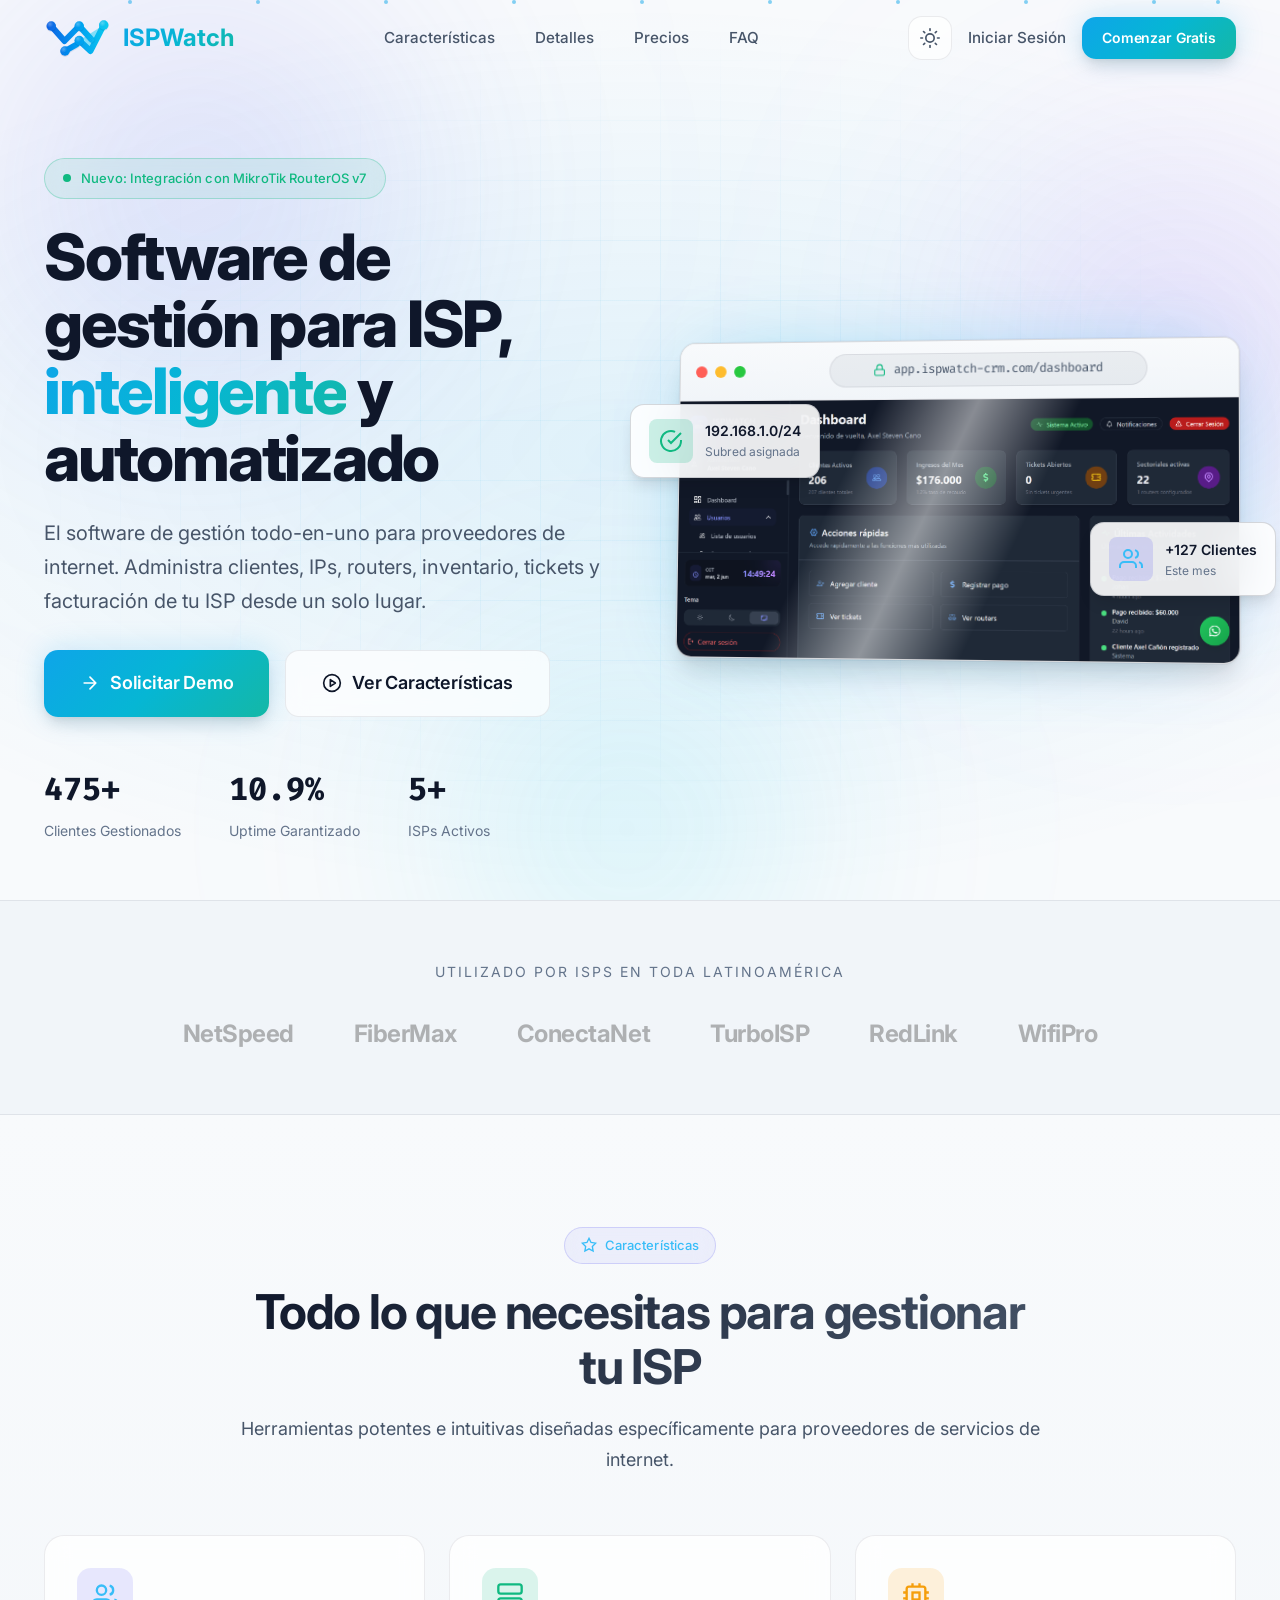
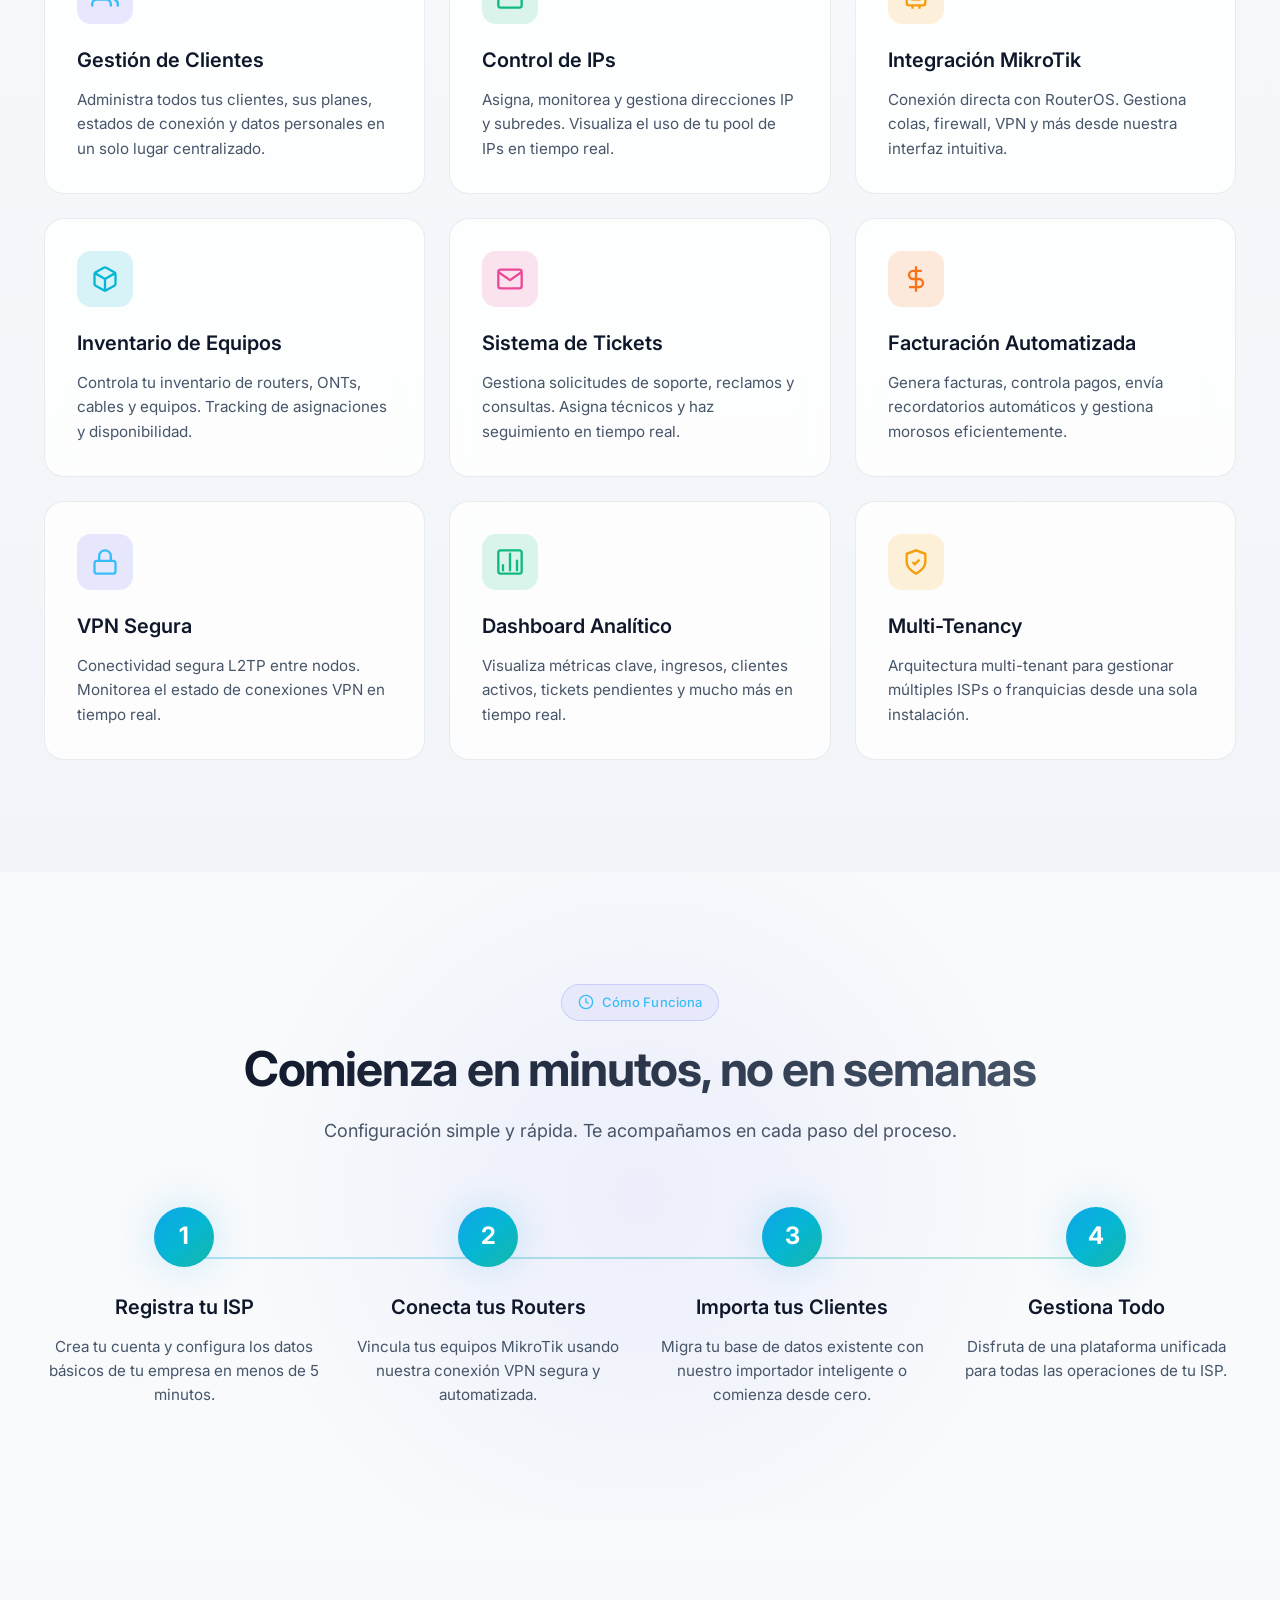
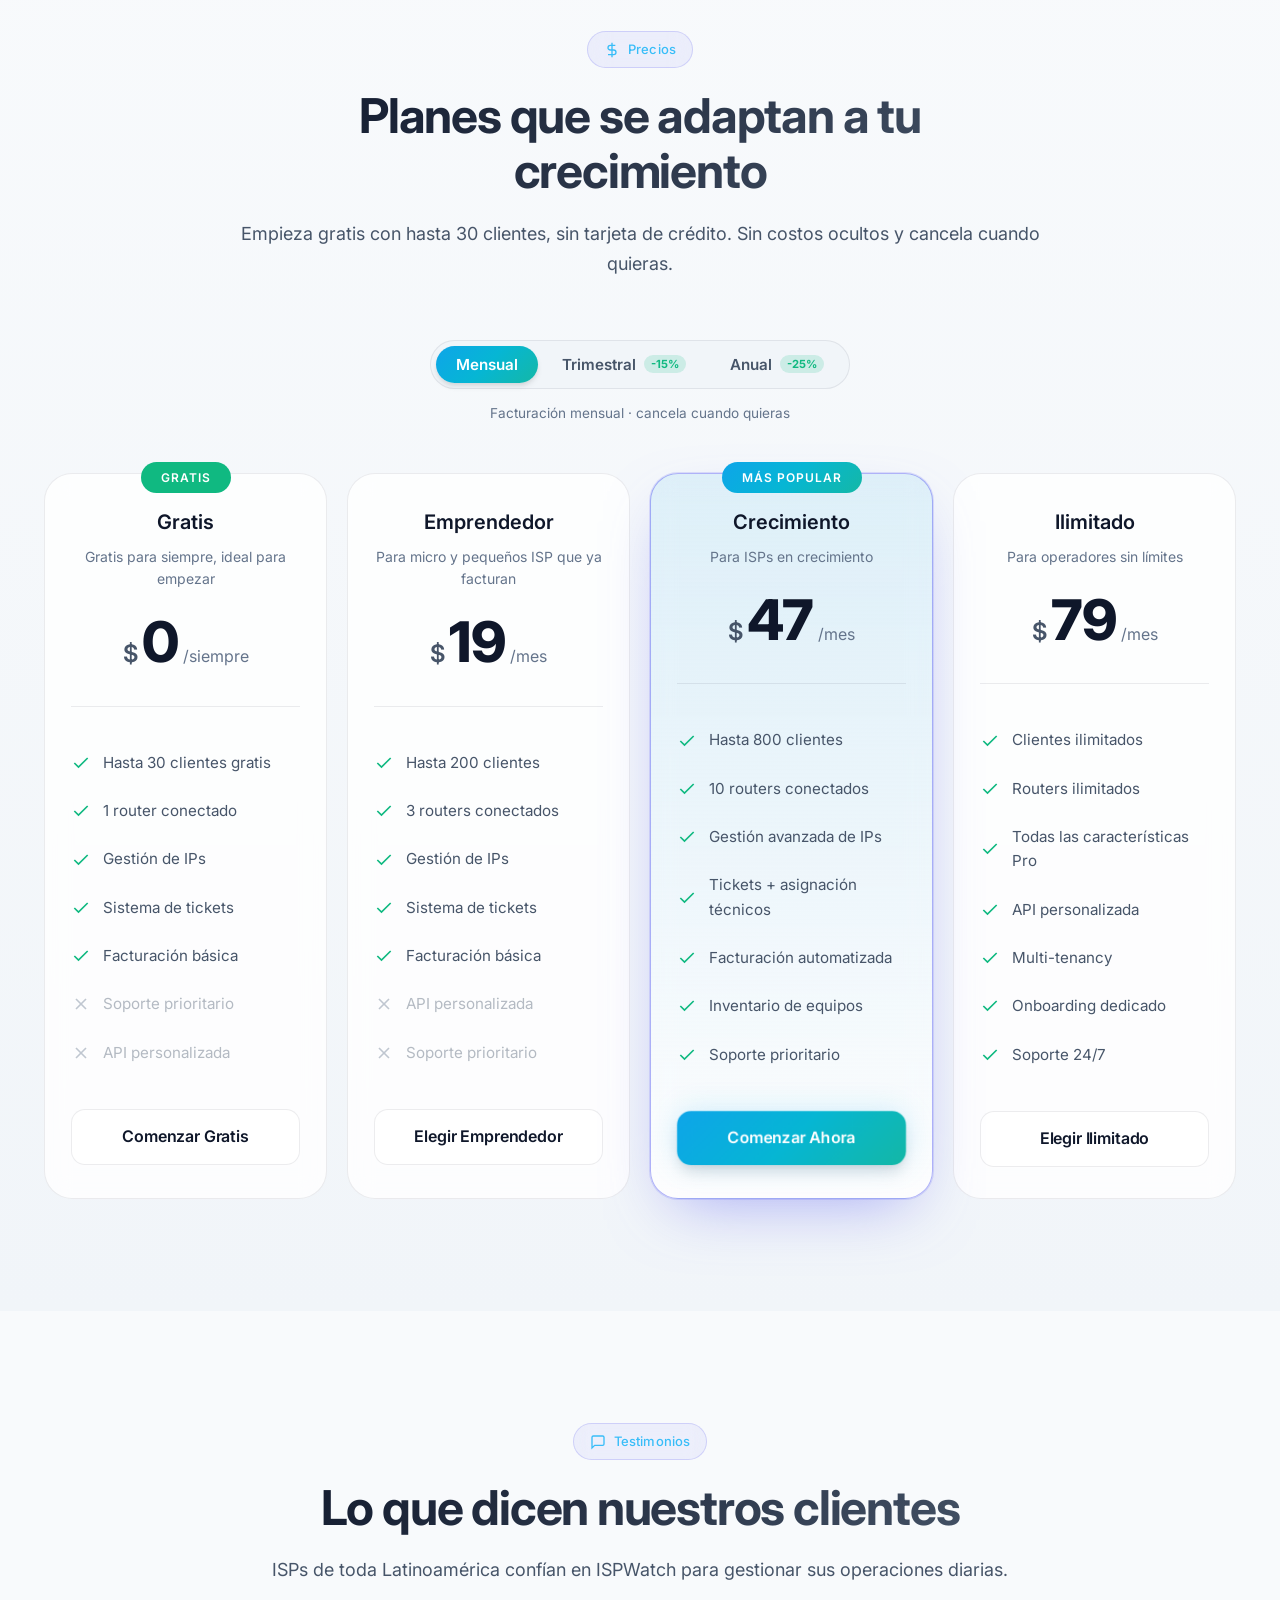
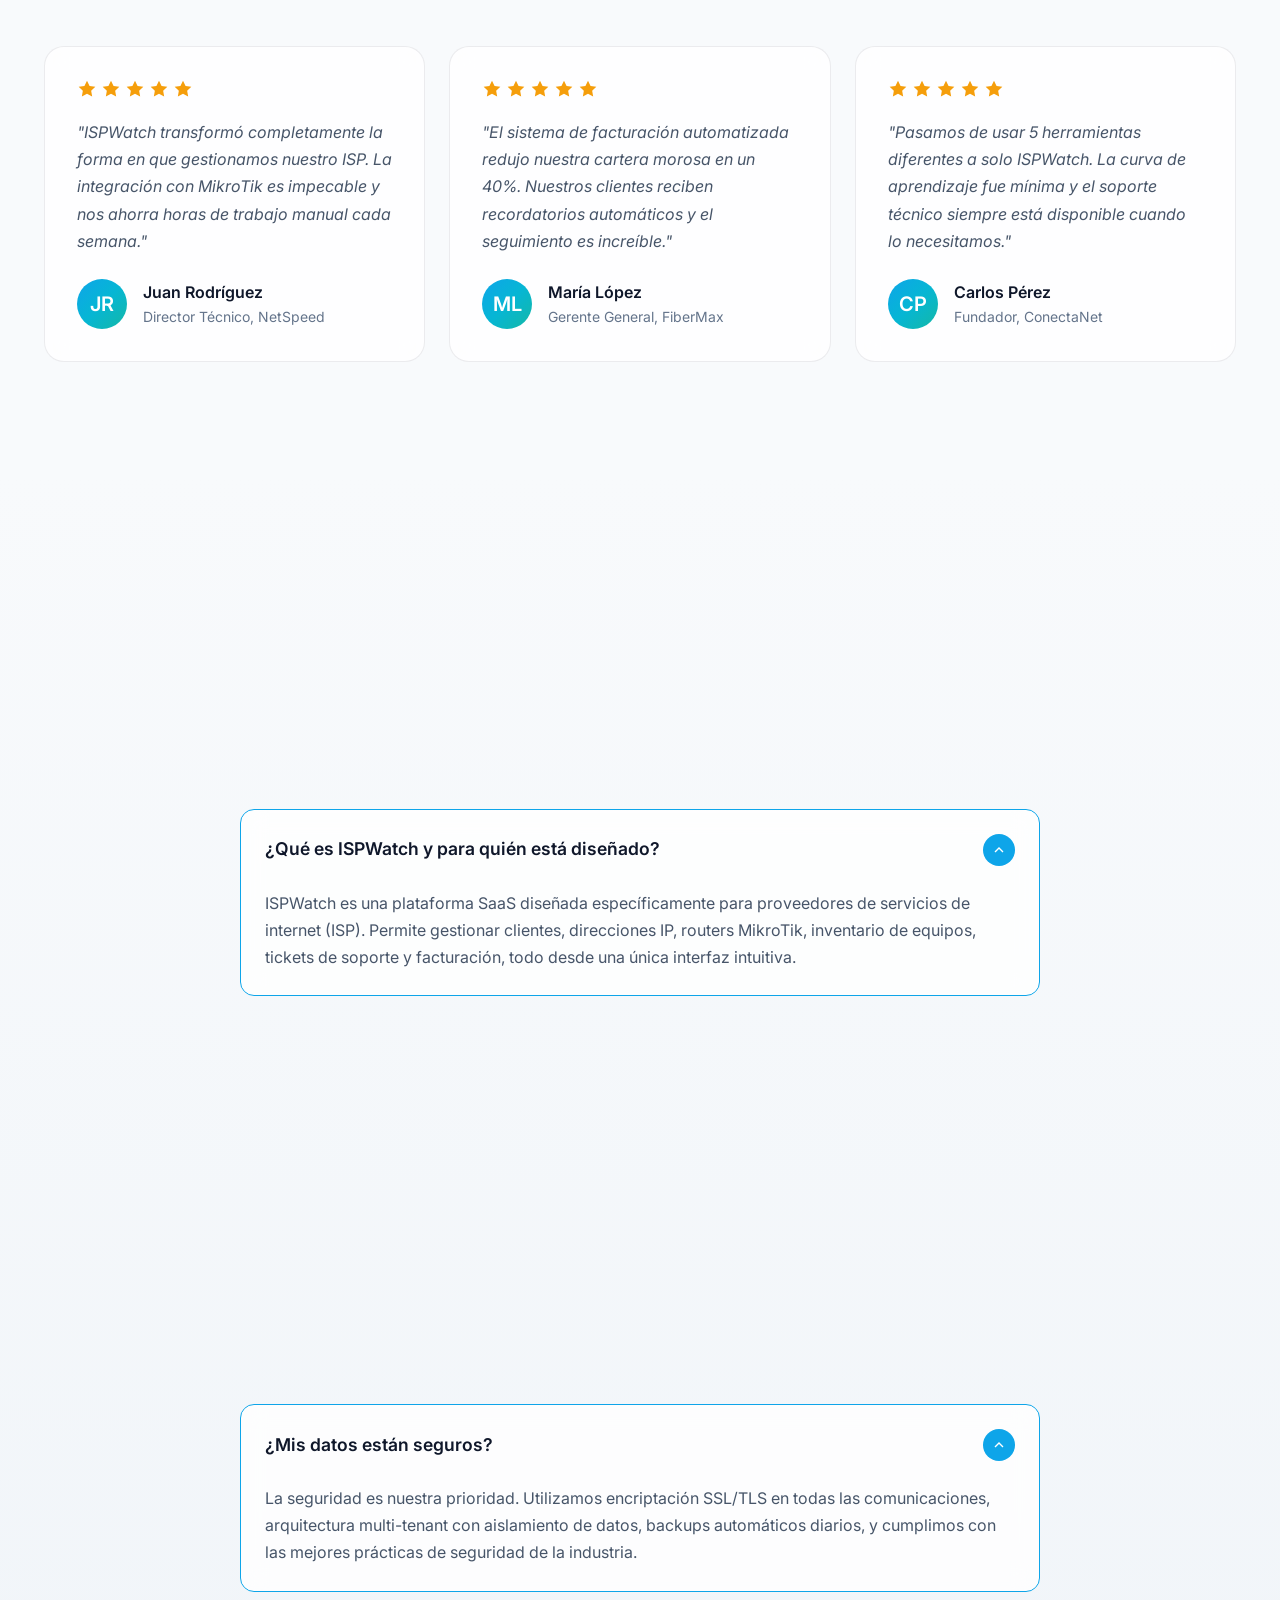
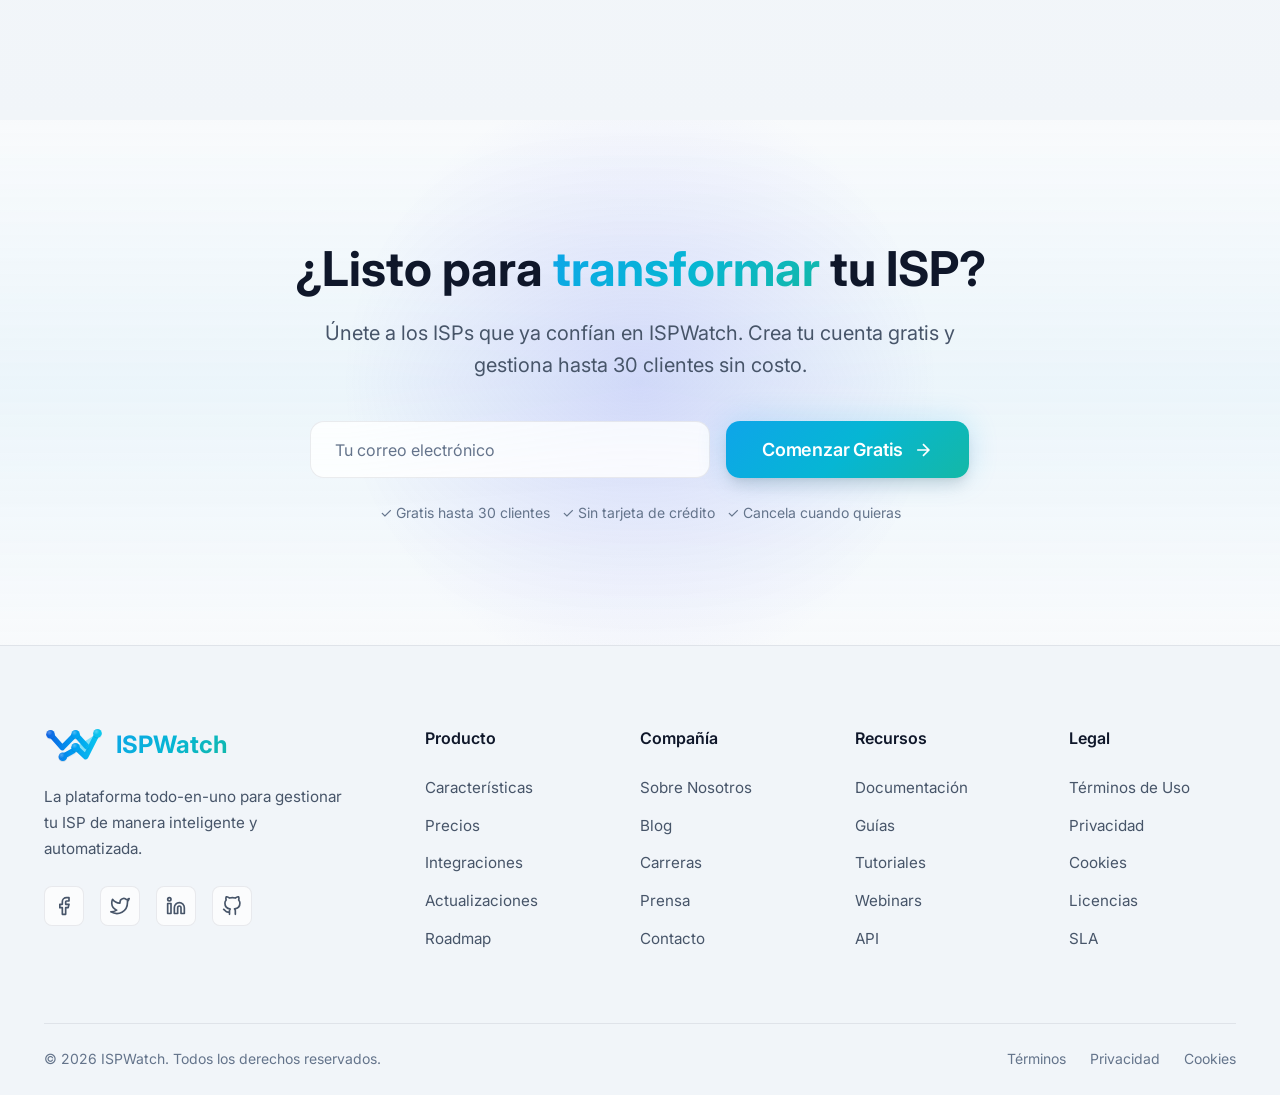
==== index.html @ 4b2dbd59 "feat: nueva identidad de marca y reestructura de planes de precios Marca: - Kit de logos (emblema de" ====
<!DOCTYPE html>
<html lang="es">

<head>
  <meta charset="UTF-8">
  <meta name="viewport" content="width=device-width, initial-scale=1.0">

  <!-- Primary SEO Meta Tags - Optimized for Google SERP -->
  <title>ISPWatch CRM | Software de Gestión para ISP y Proveedores de Internet</title>
  <meta name="description"
    content="ISPWatch CRM: software todo-en-uno para gestionar tu ISP. Administra clientes, MikroTik RouterOS, facturación automática, control de IPs y tickets. Plan GRATIS hasta 30 clientes, sin tarjeta de crédito.">
  <meta name="keywords"
    content="ispwatch, ispwatch crm, ispwatch-crm, software para ISP, CRM para ISP, gestión ISP, MikroTik, RouterOS, software proveedores internet, facturación ISP, gestión clientes ISP, administración red ISP, sistema tickets ISP, inventario equipos ISP, integración MikroTik, VPN L2TP, software WISP, plataforma SaaS ISP, automatización ISP, sistema ISP, ERP para ISP, software internet provider, gestión proveedores wifi">
  <meta name="author" content="ISPWatch">
  <meta name="robots" content="index, follow, max-snippet:-1, max-image-preview:large, max-video-preview:-1">
  <meta name="googlebot" content="index, follow, max-snippet:-1, max-image-preview:large, max-video-preview:-1">
  <meta name="bingbot" content="index, follow, max-snippet:-1, max-image-preview:large, max-video-preview:-1">
  <link rel="canonical" href="https://ispwatch-crm.com/">

  <!-- Geo Targeting for LATAM -->
  <meta name="geo.region" content="LATAM">
  <meta name="geo.placename" content="Latinoamérica">
  <meta name="ICBM" content="-23.5505, -46.6333">
  <meta name="DC.title" content="ISPWatch - Software para ISP">

  <!-- Mobile & Theme -->
  <meta name="theme-color" content="#6366f1">
  <meta name="apple-mobile-web-app-capable" content="yes">
  <meta name="apple-mobile-web-app-status-bar-style" content="black-translucent">
  <meta name="format-detection" content="telephone=no">

  <!-- Content Type & Language -->
  <meta http-equiv="Content-Language" content="es">
  <meta name="language" content="Spanish">
  <meta name="revisit-after" content="7 days">
  <meta name="rating" content="General">
  <meta name="distribution" content="global">

  <!-- Hreflang for Regional Targeting -->
  <link rel="alternate" hreflang="es" href="https://ispwatch-crm.com/">
  <link rel="alternate" hreflang="es-MX" href="https://ispwatch-crm.com/">
  <link rel="alternate" hreflang="es-AR" href="https://ispwatch-crm.com/">
  <link rel="alternate" hreflang="es-CO" href="https://ispwatch-crm.com/">
  <link rel="alternate" hreflang="es-CL" href="https://ispwatch-crm.com/">
  <link rel="alternate" hreflang="es-PE" href="https://ispwatch-crm.com/">
  <link rel="alternate" hreflang="es-EC" href="https://ispwatch-crm.com/">
  <link rel="alternate" hreflang="es-VE" href="https://ispwatch-crm.com/">
  <link rel="alternate" hreflang="x-default" href="https://ispwatch-crm.com/">

  <!-- Open Graph / Facebook - Optimized -->
  <meta property="og:type" content="website">
  <meta property="og:url" content="https://ispwatch-crm.com/">
  <meta property="og:title" content="ISPWatch CRM | Software de Gestión para ISP">
  <meta property="og:description"
    content="Automatiza tu ISP: gestión de clientes, MikroTik RouterOS, facturación, tickets y más. Plan gratis hasta 30 clientes, sin tarjeta de crédito.">
  <meta property="og:image" content="https://ispwatch-crm.com/images/og-image.png">
  <meta property="og:image:type" content="image/png">
  <meta property="og:image:width" content="1200">
  <meta property="og:image:height" content="630">
  <meta property="og:image:alt" content="ISPWatch CRM - Software para gestión de ISP">
  <meta property="og:locale" content="es_ES">
  <meta property="og:site_name" content="ISPWatch">

  <!-- Twitter Card - Optimized -->
  <meta name="twitter:card" content="summary_large_image">
  <meta name="twitter:site" content="@ispwatch">
  <meta name="twitter:url" content="https://ispwatch-crm.com/">
  <meta name="twitter:title" content="ISPWatch CRM | Software de Gestión para ISP">
  <meta name="twitter:description"
    content="Automatiza tu ISP: gestión de clientes, MikroTik, facturación y tickets. Plan gratis hasta 30 clientes.">
  <meta name="twitter:image" content="https://ispwatch-crm.com/images/og-image.png">
  <meta name="twitter:image:alt" content="ISPWatch Dashboard">
  <meta name="twitter:creator" content="@ispwatch">

  <!-- Favicon & App Icons -->
  <link rel="icon" type="image/svg+xml" href="favicon.svg">
  <link rel="icon" type="image/png" sizes="any" href="images/logo.png">
  <link rel="apple-touch-icon" href="images/apple-touch-icon.png">

  <!-- Preconnect & Preload for Performance -->
  <link rel="preconnect" href="https://fonts.googleapis.com">
  <link rel="preconnect" href="https://fonts.gstatic.com" crossorigin>
  <link rel="dns-prefetch" href="https://fonts.googleapis.com">
  <link rel="preload" as="style" href="styles/main.css">
  <link
    href="https://fonts.googleapis.com/css2?family=Inter:wght@400;500;600;700;800&family=Fira+Code:wght@400;500&display=swap"
    rel="stylesheet">

  <!-- Styles -->
  <link rel="stylesheet" href="styles/main.css">
  <link rel="stylesheet" href="styles/animations.css">

  <!-- Schema.org Structured Data -->
  <script type="application/ld+json">
  {
    "@context": "https://schema.org",
    "@type": "WebSite",
    "name": "ISPWatch CRM",
    "alternateName": ["ISPWatch", "ISP Watch", "ISPWatch CRM", "Software CRM para ISP"],
    "url": "https://ispwatch-crm.com",
    "potentialAction": {
      "@type": "SearchAction",
      "target": "https://ispwatch-crm.com/buscar?q={search_term_string}",
      "query-input": "required name=search_term_string"
    }
  }
  </script>

  <script type="application/ld+json">
  {
    "@context": "https://schema.org",
    "@type": "BreadcrumbList",
    "itemListElement": [
      {
        "@type": "ListItem",
        "position": 1,
        "name": "Inicio",
        "item": "https://ispwatch-crm.com/"
      }
    ]
  }
  </script>

  <script type="application/ld+json">
  {
    "@context": "https://schema.org",
    "@type": "Organization",
    "name": "ISPWatch",
    "url": "https://ispwatch-crm.com",
    "logo": "https://ispwatch-crm.com/images/logo.png",
    "description": "Plataforma SaaS para la gestión integral de ISPs. Administra clientes, IPs, routers MikroTik, inventario, tickets y facturación.",
    "foundingDate": "2025",
    "address": {
      "@type": "PostalAddress",
      "addressCountry": "LATAM"
    },
    "sameAs": [
      "https://facebook.com/ispwatch",
      "https://twitter.com/ispwatch",
      "https://linkedin.com/company/ispwatch",
      "https://github.com/ispwatch"
    ],
    "contactPoint": {
      "@type": "ContactPoint",
      "contactType": "Customer Support",
      "email": "soporte@ispwatch-crm.com"
    }
  }
  </script>

  <script type="application/ld+json">
  {
    "@context": "https://schema.org",
    "@type": "SoftwareApplication",
    "name": "ISPWatch",
    "applicationCategory": "BusinessApplication",
    "operatingSystem": "Web Browser",
    "offers": {
      "@type": "AggregateOffer",
      "priceCurrency": "USD",
      "lowPrice": "0",
      "highPrice": "149",
      "offerCount": "4"
    },
    "featureList": [
      "Gestión de clientes ISP",
      "Control de direcciones IP",
      "Integración MikroTik RouterOS",
      "Inventario de equipos",
      "Sistema de tickets de soporte",
      "Facturación automatizada",
      "VPN L2TP segura",
      "Dashboard analítico",
      "Multi-tenancy"
    ]
  }
  </script>

  <script type="application/ld+json">
  {
    "@context": "https://schema.org",
    "@type": "FAQPage",
    "mainEntity": [
      {
        "@type": "Question",
        "name": "¿Qué es ISPWatch y para quién está diseñado?",
        "acceptedAnswer": {
          "@type": "Answer",
          "text": "ISPWatch es una plataforma SaaS diseñada específicamente para proveedores de servicios de internet (ISP). Permite gestionar clientes, direcciones IP, routers MikroTik, inventario de equipos, tickets de soporte y facturación, todo desde una única interfaz intuitiva."
        }
      },
      {
        "@type": "Question",
        "name": "¿Cómo funciona la integración con MikroTik?",
        "acceptedAnswer": {
          "@type": "Answer",
          "text": "ISPWatch se conecta de forma segura a tus routers MikroTik mediante VPN L2TP. Una vez conectados, puedes gestionar colas de ancho de banda, firewall, listas de acceso, y más directamente desde nuestro dashboard. Compatible con RouterOS v6 y v7."
        }
      },
      {
        "@type": "Question",
        "name": "¿Puedo migrar mis datos de otro sistema?",
        "acceptedAnswer": {
          "@type": "Answer",
          "text": "¡Absolutamente! Ofrecemos un importador inteligente que soporta archivos CSV y Excel. Nuestro equipo de soporte te ayudará durante todo el proceso de migración sin costo adicional en los planes Crecimiento e Ilimitado."
        }
      },
      {
        "@type": "Question",
        "name": "¿ISPWatch CRM tiene un plan gratis?",
        "acceptedAnswer": {
          "@type": "Answer",
          "text": "Sí. El Plan Gratis incluye, para siempre, la gestión de hasta 30 clientes, sin tarjeta de crédito ni límite de tiempo. Cuando tu ISP crece, puedes pasar a un plan superior en cualquier momento."
        }
      },
      {
        "@type": "Question",
        "name": "¿Qué tipo de soporte técnico incluyen?",
        "acceptedAnswer": {
          "@type": "Answer",
          "text": "Todos los planes incluyen soporte por email y chat. Los planes Crecimiento e Ilimitado incluyen soporte prioritario con tiempos de respuesta garantizados. El plan Ilimitado además incluye soporte 24/7 y un gerente de cuenta dedicado."
        }
      },
      {
        "@type": "Question",
        "name": "¿Mis datos están seguros?",
        "acceptedAnswer": {
          "@type": "Answer",
          "text": "La seguridad es nuestra prioridad. Utilizamos encriptación SSL/TLS en todas las comunicaciones, arquitectura multi-tenant con aislamiento de datos, backups automáticos diarios, y cumplimos con las mejores prácticas de seguridad de la industria."
        }
      }
    ]
  }
  </script>

  <script type="application/ld+json">
  {
    "@context": "https://schema.org",
    "@type": "Product",
    "name": "ISPWatch Gratis",
    "description": "Plan Gratis para siempre: gestiona hasta 30 clientes sin costo ni tarjeta de crédito",
    "image": [
      "https://ispwatch-crm.com/images/logo.png",
      "https://ispwatch-crm.com/images/dashboard.png"
    ],
    "brand": {
      "@type": "Brand",
      "name": "ISPWatch"
    },
    "offers": {
      "@type": "Offer",
      "price": "0",
      "priceCurrency": "USD",
      "availability": "https://schema.org/InStock",
      "url": "https://ispwatch-crm.com/#pricing"
    }
  }
  </script>

  <script type="application/ld+json">
  {
    "@context": "https://schema.org",
    "@type": "Product",
    "name": "ISPWatch Emprendedor",
    "description": "Plan Emprendedor para micro y pequeños ISP que ya facturan",
    "image": [
      "https://ispwatch-crm.com/images/logo.png",
      "https://ispwatch-crm.com/images/dashboard.png"
    ],
    "brand": {
      "@type": "Brand",
      "name": "ISPWatch"
    },
    "offers": {
      "@type": "Offer",
      "price": "19",
      "priceCurrency": "USD",
      "priceValidUntil": "2026-12-31",
      "availability": "https://schema.org/InStock",
      "url": "https://ispwatch-crm.com/#pricing"
    }
  }
  </script>

  <script type="application/ld+json">
  {
    "@context": "https://schema.org",
    "@type": "Product",
    "name": "ISPWatch Crecimiento",
    "description": "Plan Crecimiento para ISPs en crecimiento",
    "image": [
      "https://ispwatch-crm.com/images/logo.png",
      "https://ispwatch-crm.com/images/dashboard.png"
    ],
    "brand": {
      "@type": "Brand",
      "name": "ISPWatch"
    },
    "offers": {
      "@type": "Offer",
      "price": "47",
      "priceCurrency": "USD",
      "priceValidUntil": "2026-12-31",
      "availability": "https://schema.org/InStock",
      "url": "https://ispwatch-crm.com/#pricing"
    }
  }
  </script>

  <script type="application/ld+json">
  {
    "@context": "https://schema.org",
    "@type": "Product",
    "name": "ISPWatch Ilimitado",
    "description": "Plan Ilimitado para operadores sin límites",
    "image": [
      "https://ispwatch-crm.com/images/logo.png",
      "https://ispwatch-crm.com/images/dashboard.png"
    ],
    "brand": {
      "@type": "Brand",
      "name": "ISPWatch"
    },
    "offers": {
      "@type": "Offer",
      "price": "79",
      "priceCurrency": "USD",
      "priceValidUntil": "2026-12-31",
      "availability": "https://schema.org/InStock",
      "url": "https://ispwatch-crm.com/#pricing"
    }
  }
  </script>

  <!--
    ============================================================
    PLANTILLA DE RESEÑAS (Opción C — plataforma externa)
    ESTADO: INACTIVA. No publicar hasta tener reseñas REALES y
    visibles provenientes de la plataforma elegida (Trustpilot,
    Capterra, G2 o Google Business Profile).

    Para activar:
      1) Descomenta este bloque.
      2) Sustituye ratingValue / reviewCount por el promedio y el
         total REALES que reporta la plataforma.
      3) Añade un objeto dentro de "review" por cada reseña real
         que esté VISIBLE en la página (requisito de Google).
      4) Quita hidden / aria-hidden de la seccion #reviews y deja
         el widget de la plataforma renderizando esas reseñas.
    ============================================================
  <script type="application/ld+json">
  {
    "@context": "https://schema.org",
    "@type": "SoftwareApplication",
    "name": "ISPWatch",
    "applicationCategory": "BusinessApplication",
    "operatingSystem": "Web Browser",
    "aggregateRating": {
      "@type": "AggregateRating",
      "ratingValue": "REEMPLAZAR_PROMEDIO_REAL",
      "reviewCount": "REEMPLAZAR_TOTAL_REAL",
      "bestRating": "5",
      "worstRating": "1"
    },
    "review": [
      {
        "@type": "Review",
        "author": { "@type": "Person", "name": "NOMBRE_REAL" },
        "datePublished": "AAAA-MM-DD",
        "reviewRating": { "@type": "Rating", "ratingValue": "5", "bestRating": "5", "worstRating": "1" },
        "reviewBody": "TEXTO_REAL_DE_LA_RESEÑA"
      }
    ]
  }
  </script>
  -->
</head>

<body>
  <!-- Ambient aurora background -->
  <div class="aurora" aria-hidden="true">
    <span class="aurora-blob aurora-1"></span>
    <span class="aurora-blob aurora-2"></span>
    <span class="aurora-blob aurora-3"></span>
  </div>

  <!-- Particles Background -->
  <div class="bg-particles"></div>

  <!-- Navigation -->
  <nav class="navbar" id="navbar">
    <div class="container">
      <a href="#" class="nav-logo">
        <img src="images/logo-icon.svg" width="67" height="40" alt="ISPWatch CRM" loading="eager">
        <span>ISPWatch</span>
      </a>

      <ul class="nav-menu">
        <li><a href="#features" class="nav-link">Características</a></li>
        <li><a href="caracteristicas.html" class="nav-link">Detalles</a></li>
        <li><a href="precios.html" class="nav-link">Precios</a></li>
        <li><a href="faq.html" class="nav-link">FAQ</a></li>
      </ul>

      <div class="nav-actions">
        <button class="theme-toggle" id="theme-toggle" aria-label="Toggle theme">
          <svg class="sun-icon" width="20" height="20" viewBox="0 0 24 24" fill="none" stroke="currentColor"
            stroke-width="2" stroke-linecap="round" stroke-linejoin="round">
            <circle cx="12" cy="12" r="5" />
            <line x1="12" y1="1" x2="12" y2="3" />
            <line x1="12" y1="21" x2="12" y2="23" />
            <line x1="4.22" y1="4.22" x2="5.64" y2="5.64" />
            <line x1="18.36" y1="18.36" x2="19.78" y2="19.78" />
            <line x1="1" y1="12" x2="3" y2="12" />
            <line x1="21" y1="12" x2="23" y2="12" />
            <line x1="4.22" y1="19.78" x2="5.64" y2="18.36" />
            <line x1="18.36" y1="5.64" x2="19.78" y2="4.22" />
          </svg>
          <svg class="moon-icon" width="20" height="20" viewBox="0 0 24 24" fill="none" stroke="currentColor"
            stroke-width="2" stroke-linecap="round" stroke-linejoin="round">
            <path d="M21 12.79A9 9 0 1 1 11.21 3 7 7 0 0 0 21 12.79z" />
          </svg>
        </button>
        <a href="https://ispwatch-crm.app" target="_blank" rel="noopener noreferrer" class="nav-link">Iniciar Sesión</a>
        <a href="#cta" class="btn btn-primary btn-sm">Comenzar Gratis</a>
      </div>

      <button class="nav-toggle" aria-label="Toggle menu">
        <span></span>
        <span></span>
        <span></span>
      </button>
    </div>
  </nav>

  <!-- Hero Section -->
  <section class="hero" id="hero">
    <div class="hero-grid"></div>
    <div class="container">
      <div class="hero-content">
        <div class="hero-text">
          <div class="hero-badge">
            <span>Nuevo: Integración con MikroTik RouterOS v7</span>
          </div>
          <h1 class="hero-title">
            Software de gestión para ISP, <span class="highlight">inteligente</span> y automatizado
          </h1>
          <p class="hero-description">
            El software de gestión todo-en-uno para proveedores de internet. Administra clientes, IPs, routers,
            inventario, tickets y facturación de tu ISP desde un solo lugar.
          </p>
          <div class="hero-buttons">
            <a href="#cta" class="btn btn-primary btn-lg btn-animated">
              <svg width="20" height="20" viewBox="0 0 24 24" fill="none" stroke="currentColor" stroke-width="2"
                stroke-linecap="round" stroke-linejoin="round">
                <path d="M5 12h14M12 5l7 7-7 7" />
              </svg>
              Solicitar Demo
            </a>
            <a href="#features" class="btn btn-secondary btn-lg">
              <svg width="20" height="20" viewBox="0 0 24 24" fill="none" stroke="currentColor" stroke-width="2"
                stroke-linecap="round" stroke-linejoin="round">
                <circle cx="12" cy="12" r="10" />
                <polygon points="10 8 16 12 10 16 10 8" />
              </svg>
              Ver Características
            </a>
          </div>
          <div class="hero-stats">
            <div class="stat-item">
              <div class="stat-value" data-target="5000" data-suffix="+">0+</div>
              <div class="stat-label">Clientes Gestionados</div>
            </div>
            <div class="stat-item">
              <div class="stat-value" data-target="99" data-suffix=".9%">0%</div>
              <div class="stat-label">Uptime Garantizado</div>
            </div>
            <div class="stat-item">
              <div class="stat-value" data-target="50" data-suffix="+">0+</div>
              <div class="stat-label">ISPs Activos</div>
            </div>
          </div>
        </div>

        <div class="hero-visual reveal-right">
          <div class="app-window" id="appWindow">
            <div class="app-window-bar">
              <span class="app-window-dots"><i></i><i></i><i></i></span>
              <div class="app-window-url">
                <svg viewBox="0 0 24 24" fill="none" stroke="currentColor" stroke-width="2" stroke-linecap="round"
                  stroke-linejoin="round">
                  <rect x="3" y="11" width="18" height="11" rx="2" ry="2" />
                  <path d="M7 11V7a5 5 0 0 1 10 0v4" />
                </svg>
                app.ispwatch-crm.com/dashboard
              </div>
            </div>
            <div class="app-window-body hero-image">
              <img src="images/dashboard.png" width="1892" height="873"
                alt="Panel de control de ISPWatch CRM: clientes activos, ingresos del mes, tickets y routers configurados"
                loading="eager">
              <div class="app-window-glare"></div>
            </div>
          </div>

          <div class="hero-float-card card-1 animate-float">
            <div class="float-icon green">
              <svg width="24" height="24" viewBox="0 0 24 24" fill="none" stroke="currentColor" stroke-width="2">
                <path d="M22 11.08V12a10 10 0 1 1-5.93-9.14" />
                <polyline points="22 4 12 14.01 9 11.01" />
              </svg>
            </div>
            <div class="float-text">
              <h4>192.168.1.0/24</h4>
              <p>Subred asignada</p>
            </div>
          </div>

          <div class="hero-float-card card-2 animate-float-delayed">
            <div class="float-icon purple">
              <svg width="24" height="24" viewBox="0 0 24 24" fill="none" stroke="currentColor" stroke-width="2">
                <path d="M17 21v-2a4 4 0 0 0-4-4H5a4 4 0 0 0-4 4v2" />
                <circle cx="9" cy="7" r="4" />
                <path d="M23 21v-2a4 4 0 0 0-3-3.87" />
                <path d="M16 3.13a4 4 0 0 1 0 7.75" />
              </svg>
            </div>
            <div class="float-text">
              <h4>+127 Clientes</h4>
              <p>Este mes</p>
            </div>
          </div>
        </div>
      </div>
    </div>
  </section>

  <!-- Trusted By -->
  <section class="trusted">
    <div class="container">
      <p class="trusted-text">Utilizado por ISPs en toda Latinoamérica</p>
      <div class="trusted-logos">
        <div class="trusted-logo">NetSpeed</div>
        <div class="trusted-logo">FiberMax</div>
        <div class="trusted-logo">ConectaNet</div>
        <div class="trusted-logo">TurboISP</div>
        <div class="trusted-logo">RedLink</div>
        <div class="trusted-logo">WifiPro</div>
      </div>
    </div>
  </section>

  <!-- Features Section -->
  <section class="features section" id="features">
    <div class="container">
      <div class="section-header reveal">
        <span class="section-badge">
          <svg width="16" height="16" viewBox="0 0 24 24" fill="none" stroke="currentColor" stroke-width="2">
            <polygon
              points="12 2 15.09 8.26 22 9.27 17 14.14 18.18 21.02 12 17.77 5.82 21.02 7 14.14 2 9.27 8.91 8.26 12 2" />
          </svg>
          Características
        </span>
        <h2 class="section-title">Todo lo que necesitas para gestionar tu ISP</h2>
        <p class="section-subtitle">
          Herramientas potentes e intuitivas diseñadas específicamente para proveedores de servicios de internet.
        </p>
      </div>

      <div class="features-grid">
        <!-- Feature 1 -->
        <div class="feature-card reveal reveal-delay-1">
          <div class="feature-icon blue">
            <svg width="28" height="28" viewBox="0 0 24 24" fill="none" stroke="currentColor" stroke-width="2">
              <path d="M17 21v-2a4 4 0 0 0-4-4H5a4 4 0 0 0-4 4v2" />
              <circle cx="9" cy="7" r="4" />
              <path d="M23 21v-2a4 4 0 0 0-3-3.87" />
              <path d="M16 3.13a4 4 0 0 1 0 7.75" />
            </svg>
          </div>
          <h3>Gestión de Clientes</h3>
          <p>Administra todos tus clientes, sus planes, estados de conexión y datos personales en un solo lugar
            centralizado.</p>
        </div>

        <!-- Feature 2 -->
        <div class="feature-card reveal reveal-delay-2">
          <div class="feature-icon green">
            <svg width="28" height="28" viewBox="0 0 24 24" fill="none" stroke="currentColor" stroke-width="2">
              <rect x="2" y="2" width="20" height="8" rx="2" ry="2" />
              <rect x="2" y="14" width="20" height="8" rx="2" ry="2" />
              <line x1="6" y1="6" x2="6.01" y2="6" />
              <line x1="6" y1="18" x2="6.01" y2="18" />
            </svg>
          </div>
          <h3>Control de IPs</h3>
          <p>Asigna, monitorea y gestiona direcciones IP y subredes. Visualiza el uso de tu pool de IPs en tiempo real.
          </p>
        </div>

        <!-- Feature 3 -->
        <div class="feature-card reveal reveal-delay-3">
          <div class="feature-icon amber">
            <svg width="28" height="28" viewBox="0 0 24 24" fill="none" stroke="currentColor" stroke-width="2">
              <rect x="4" y="4" width="16" height="16" rx="2" ry="2" />
              <rect x="9" y="9" width="6" height="6" />
              <line x1="9" y1="1" x2="9" y2="4" />
              <line x1="15" y1="1" x2="15" y2="4" />
              <line x1="9" y1="20" x2="9" y2="23" />
              <line x1="15" y1="20" x2="15" y2="23" />
              <line x1="20" y1="9" x2="23" y2="9" />
              <line x1="20" y1="14" x2="23" y2="14" />
              <line x1="1" y1="9" x2="4" y2="9" />
              <line x1="1" y1="14" x2="4" y2="14" />
            </svg>
          </div>
          <h3>Integración MikroTik</h3>
          <p>Conexión directa con RouterOS. Gestiona colas, firewall, VPN y más desde nuestra interfaz intuitiva.</p>
        </div>

        <!-- Feature 4 -->
        <div class="feature-card reveal reveal-delay-4">
          <div class="feature-icon cyan">
            <svg width="28" height="28" viewBox="0 0 24 24" fill="none" stroke="currentColor" stroke-width="2">
              <path
                d="M21 16V8a2 2 0 0 0-1-1.73l-7-4a2 2 0 0 0-2 0l-7 4A2 2 0 0 0 3 8v8a2 2 0 0 0 1 1.73l7 4a2 2 0 0 0 2 0l7-4A2 2 0 0 0 21 16z" />
              <polyline points="3.27 6.96 12 12.01 20.73 6.96" />
              <line x1="12" y1="22.08" x2="12" y2="12" />
            </svg>
          </div>
          <h3>Inventario de Equipos</h3>
          <p>Controla tu inventario de routers, ONTs, cables y equipos. Tracking de asignaciones y disponibilidad.</p>
        </div>

        <!-- Feature 5 -->
        <div class="feature-card reveal reveal-delay-5">
          <div class="feature-icon pink">
            <svg width="28" height="28" viewBox="0 0 24 24" fill="none" stroke="currentColor" stroke-width="2">
              <path d="M4 4h16c1.1 0 2 .9 2 2v12c0 1.1-.9 2-2 2H4c-1.1 0-2-.9-2-2V6c0-1.1.9-2 2-2z" />
              <polyline points="22,6 12,13 2,6" />
            </svg>
          </div>
          <h3>Sistema de Tickets</h3>
          <p>Gestiona solicitudes de soporte, reclamos y consultas. Asigna técnicos y haz seguimiento en tiempo real.
          </p>
        </div>

        <!-- Feature 6 -->
        <div class="feature-card reveal reveal-delay-6">
          <div class="feature-icon orange">
            <svg width="28" height="28" viewBox="0 0 24 24" fill="none" stroke="currentColor" stroke-width="2">
              <line x1="12" y1="1" x2="12" y2="23" />
              <path d="M17 5H9.5a3.5 3.5 0 0 0 0 7h5a3.5 3.5 0 0 1 0 7H6" />
            </svg>
          </div>
          <h3>Facturación Automatizada</h3>
          <p>Genera facturas, controla pagos, envía recordatorios automáticos y gestiona morosos eficientemente.</p>
        </div>

        <!-- Feature 7 -->
        <div class="feature-card reveal reveal-delay-1">
          <div class="feature-icon blue">
            <svg width="28" height="28" viewBox="0 0 24 24" fill="none" stroke="currentColor" stroke-width="2">
              <rect x="3" y="11" width="18" height="11" rx="2" ry="2" />
              <path d="M7 11V7a5 5 0 0 1 10 0v4" />
            </svg>
          </div>
          <h3>VPN Segura</h3>
          <p>Conectividad segura L2TP entre nodos. Monitorea el estado de conexiones VPN en tiempo real.</p>
        </div>

        <!-- Feature 8 -->
        <div class="feature-card reveal reveal-delay-2">
          <div class="feature-icon green">
            <svg width="28" height="28" viewBox="0 0 24 24" fill="none" stroke="currentColor" stroke-width="2">
              <line x1="18" y1="20" x2="18" y2="10" />
              <line x1="12" y1="20" x2="12" y2="4" />
              <line x1="6" y1="20" x2="6" y2="14" />
              <rect x="2" y="2" width="20" height="20" rx="2" />
            </svg>
          </div>
          <h3>Dashboard Analítico</h3>
          <p>Visualiza métricas clave, ingresos, clientes activos, tickets pendientes y mucho más en tiempo real.</p>
        </div>

        <!-- Feature 9 -->
        <div class="feature-card reveal reveal-delay-3">
          <div class="feature-icon amber">
            <svg width="28" height="28" viewBox="0 0 24 24" fill="none" stroke="currentColor" stroke-width="2">
              <path d="M12 22s8-4 8-10V5l-8-3-8 3v7c0 6 8 10 8 10z" />
              <path d="M9 12l2 2 4-4" />
            </svg>
          </div>
          <h3>Multi-Tenancy</h3>
          <p>Arquitectura multi-tenant para gestionar múltiples ISPs o franquicias desde una sola instalación.</p>
        </div>
      </div>
    </div>
  </section>

  <!-- How It Works -->
  <section class="how-it-works section" id="how-it-works">
    <div class="container">
      <div class="section-header reveal">
        <span class="section-badge">
          <svg width="16" height="16" viewBox="0 0 24 24" fill="none" stroke="currentColor" stroke-width="2">
            <circle cx="12" cy="12" r="10" />
            <polyline points="12 6 12 12 16 14" />
          </svg>
          Cómo Funciona
        </span>
        <h2 class="section-title">Comienza en minutos, no en semanas</h2>
        <p class="section-subtitle">
          Configuración simple y rápida. Te acompañamos en cada paso del proceso.
        </p>
      </div>

      <div class="steps-container">
        <div class="step-card reveal reveal-delay-1">
          <div class="step-number">1</div>
          <h3>Registra tu ISP</h3>
          <p>Crea tu cuenta y configura los datos básicos de tu empresa en menos de 5 minutos.</p>
        </div>

        <div class="step-card reveal reveal-delay-2">
          <div class="step-number">2</div>
          <h3>Conecta tus Routers</h3>
          <p>Vincula tus equipos MikroTik usando nuestra conexión VPN segura y automatizada.</p>
        </div>

        <div class="step-card reveal reveal-delay-3">
          <div class="step-number">3</div>
          <h3>Importa tus Clientes</h3>
          <p>Migra tu base de datos existente con nuestro importador inteligente o comienza desde cero.</p>
        </div>

        <div class="step-card reveal reveal-delay-4">
          <div class="step-number">4</div>
          <h3>Gestiona Todo</h3>
          <p>Disfruta de una plataforma unificada para todas las operaciones de tu ISP.</p>
        </div>
      </div>
    </div>
  </section>

  <!-- Pricing Section -->
  <section class="pricing section" id="pricing">
    <div class="container">
      <div class="section-header reveal">
        <span class="section-badge">
          <svg width="16" height="16" viewBox="0 0 24 24" fill="none" stroke="currentColor" stroke-width="2">
            <line x1="12" y1="1" x2="12" y2="23" />
            <path d="M17 5H9.5a3.5 3.5 0 0 0 0 7h5a3.5 3.5 0 0 1 0 7H6" />
          </svg>
          Precios
        </span>
        <h2 class="section-title">Planes que se adaptan a tu crecimiento</h2>
        <p class="section-subtitle">
          Empieza gratis con hasta 30 clientes, sin tarjeta de crédito. Sin costos ocultos y cancela cuando quieras.
        </p>
      </div>

      <div class="pricing-toggle reveal">
        <div class="pricing-cycles" role="group" aria-label="Ciclo de facturación">
          <button type="button" class="cycle-btn active" data-cycle="monthly" aria-pressed="true">Mensual</button>
          <button type="button" class="cycle-btn" data-cycle="quarterly" aria-pressed="false">Trimestral <span class="cycle-tag">-15%</span></button>
          <button type="button" class="cycle-btn" data-cycle="annual" aria-pressed="false">Anual <span class="cycle-tag">-25%</span></button>
        </div>
        <p class="pricing-billing-note" id="billing-note">Facturación mensual · cancela cuando quieras</p>
      </div>

      <div class="pricing-grid">
        <!-- Gratis Plan -->
        <div class="pricing-card reveal reveal-delay-1">
          <span class="pricing-badge pricing-badge-free">Gratis</span>
          <div class="pricing-header">
            <h3 class="pricing-name">Gratis</h3>
            <p class="pricing-description">Gratis para siempre, ideal para empezar</p>
            <div class="pricing-price">
              <span class="pricing-currency">$</span>
              <span class="pricing-amount">0</span>
              <span class="pricing-period">/siempre</span>
            </div>
          </div>
          <ul class="pricing-features">
            <li>
              <svg viewBox="0 0 24 24" fill="none" stroke="currentColor" stroke-width="2">
                <polyline points="20 6 9 17 4 12" />
              </svg>
              Hasta 30 clientes gratis
            </li>
            <li>
              <svg viewBox="0 0 24 24" fill="none" stroke="currentColor" stroke-width="2">
                <polyline points="20 6 9 17 4 12" />
              </svg>
              1 router conectado
            </li>
            <li>
              <svg viewBox="0 0 24 24" fill="none" stroke="currentColor" stroke-width="2">
                <polyline points="20 6 9 17 4 12" />
              </svg>
              Gestión de IPs
            </li>
            <li>
              <svg viewBox="0 0 24 24" fill="none" stroke="currentColor" stroke-width="2">
                <polyline points="20 6 9 17 4 12" />
              </svg>
              Sistema de tickets
            </li>
            <li>
              <svg viewBox="0 0 24 24" fill="none" stroke="currentColor" stroke-width="2">
                <polyline points="20 6 9 17 4 12" />
              </svg>
              Facturación básica
            </li>
            <li class="disabled">
              <svg viewBox="0 0 24 24" fill="none" stroke="currentColor" stroke-width="2">
                <line x1="18" y1="6" x2="6" y2="18" />
                <line x1="6" y1="6" x2="18" y2="18" />
              </svg>
              Soporte prioritario
            </li>
            <li class="disabled">
              <svg viewBox="0 0 24 24" fill="none" stroke="currentColor" stroke-width="2">
                <line x1="18" y1="6" x2="6" y2="18" />
                <line x1="6" y1="6" x2="18" y2="18" />
              </svg>
              API personalizada
            </li>
          </ul>
          <a href="#cta" class="btn btn-secondary">Comenzar Gratis</a>
        </div>

        <!-- Emprendedor Plan -->
        <div class="pricing-card reveal reveal-delay-2">
          <div class="pricing-header">
            <h3 class="pricing-name">Emprendedor</h3>
            <p class="pricing-description">Para micro y pequeños ISP que ya facturan</p>
            <div class="pricing-price">
              <span class="pricing-currency">$</span>
              <span class="pricing-amount" data-monthly="19" data-quarterly="16" data-annual="14">19</span>
              <span class="pricing-period">/mes</span>
            </div>
          </div>
          <ul class="pricing-features">
            <li>
              <svg viewBox="0 0 24 24" fill="none" stroke="currentColor" stroke-width="2">
                <polyline points="20 6 9 17 4 12" />
              </svg>
              Hasta 200 clientes
            </li>
            <li>
              <svg viewBox="0 0 24 24" fill="none" stroke="currentColor" stroke-width="2">
                <polyline points="20 6 9 17 4 12" />
              </svg>
              3 routers conectados
            </li>
            <li>
              <svg viewBox="0 0 24 24" fill="none" stroke="currentColor" stroke-width="2">
                <polyline points="20 6 9 17 4 12" />
              </svg>
              Gestión de IPs
            </li>
            <li>
              <svg viewBox="0 0 24 24" fill="none" stroke="currentColor" stroke-width="2">
                <polyline points="20 6 9 17 4 12" />
              </svg>
              Sistema de tickets
            </li>
            <li>
              <svg viewBox="0 0 24 24" fill="none" stroke="currentColor" stroke-width="2">
                <polyline points="20 6 9 17 4 12" />
              </svg>
              Facturación básica
            </li>
            <li class="disabled">
              <svg viewBox="0 0 24 24" fill="none" stroke="currentColor" stroke-width="2">
                <line x1="18" y1="6" x2="6" y2="18" />
                <line x1="6" y1="6" x2="18" y2="18" />
              </svg>
              API personalizada
            </li>
            <li class="disabled">
              <svg viewBox="0 0 24 24" fill="none" stroke="currentColor" stroke-width="2">
                <line x1="18" y1="6" x2="6" y2="18" />
                <line x1="6" y1="6" x2="18" y2="18" />
              </svg>
              Soporte prioritario
            </li>
          </ul>
          <a href="#cta" class="btn btn-secondary">Elegir Emprendedor</a>
        </div>

        <!-- Crecimiento Plan -->
        <div class="pricing-card featured reveal reveal-delay-3">
          <span class="pricing-badge">Más Popular</span>
          <div class="pricing-header">
            <h3 class="pricing-name">Crecimiento</h3>
            <p class="pricing-description">Para ISPs en crecimiento</p>
            <div class="pricing-price">
              <span class="pricing-currency">$</span>
              <span class="pricing-amount" data-monthly="47" data-quarterly="40" data-annual="35">47</span>
              <span class="pricing-period">/mes</span>
            </div>
          </div>
          <ul class="pricing-features">
            <li>
              <svg viewBox="0 0 24 24" fill="none" stroke="currentColor" stroke-width="2">
                <polyline points="20 6 9 17 4 12" />
              </svg>
              Hasta 800 clientes
            </li>
            <li>
              <svg viewBox="0 0 24 24" fill="none" stroke="currentColor" stroke-width="2">
                <polyline points="20 6 9 17 4 12" />
              </svg>
              10 routers conectados
            </li>
            <li>
              <svg viewBox="0 0 24 24" fill="none" stroke="currentColor" stroke-width="2">
                <polyline points="20 6 9 17 4 12" />
              </svg>
              Gestión avanzada de IPs
            </li>
            <li>
              <svg viewBox="0 0 24 24" fill="none" stroke="currentColor" stroke-width="2">
                <polyline points="20 6 9 17 4 12" />
              </svg>
              Tickets + asignación técnicos
            </li>
            <li>
              <svg viewBox="0 0 24 24" fill="none" stroke="currentColor" stroke-width="2">
                <polyline points="20 6 9 17 4 12" />
              </svg>
              Facturación automatizada
            </li>
            <li>
              <svg viewBox="0 0 24 24" fill="none" stroke="currentColor" stroke-width="2">
                <polyline points="20 6 9 17 4 12" />
              </svg>
              Inventario de equipos
            </li>
            <li>
              <svg viewBox="0 0 24 24" fill="none" stroke="currentColor" stroke-width="2">
                <polyline points="20 6 9 17 4 12" />
              </svg>
              Soporte prioritario
            </li>
          </ul>
          <a href="#cta" class="btn btn-primary">Comenzar Ahora</a>
        </div>

        <!-- Ilimitado Plan -->
        <div class="pricing-card reveal reveal-delay-4">
          <div class="pricing-header">
            <h3 class="pricing-name">Ilimitado</h3>
            <p class="pricing-description">Para operadores sin límites</p>
            <div class="pricing-price">
              <span class="pricing-currency">$</span>
              <span class="pricing-amount" data-monthly="79" data-quarterly="67" data-annual="59">79</span>
              <span class="pricing-period">/mes</span>
            </div>
          </div>
          <ul class="pricing-features">
            <li>
              <svg viewBox="0 0 24 24" fill="none" stroke="currentColor" stroke-width="2">
                <polyline points="20 6 9 17 4 12" />
              </svg>
              Clientes ilimitados
            </li>
            <li>
              <svg viewBox="0 0 24 24" fill="none" stroke="currentColor" stroke-width="2">
                <polyline points="20 6 9 17 4 12" />
              </svg>
              Routers ilimitados
            </li>
            <li>
              <svg viewBox="0 0 24 24" fill="none" stroke="currentColor" stroke-width="2">
                <polyline points="20 6 9 17 4 12" />
              </svg>
              Todas las características Pro
            </li>
            <li>
              <svg viewBox="0 0 24 24" fill="none" stroke="currentColor" stroke-width="2">
                <polyline points="20 6 9 17 4 12" />
              </svg>
              API personalizada
            </li>
            <li>
              <svg viewBox="0 0 24 24" fill="none" stroke="currentColor" stroke-width="2">
                <polyline points="20 6 9 17 4 12" />
              </svg>
              Multi-tenancy
            </li>
            <li>
              <svg viewBox="0 0 24 24" fill="none" stroke="currentColor" stroke-width="2">
                <polyline points="20 6 9 17 4 12" />
              </svg>
              Onboarding dedicado
            </li>
            <li>
              <svg viewBox="0 0 24 24" fill="none" stroke="currentColor" stroke-width="2">
                <polyline points="20 6 9 17 4 12" />
              </svg>
              Soporte 24/7
            </li>
          </ul>
          <a href="#cta" class="btn btn-secondary">Elegir Ilimitado</a>
        </div>
      </div>
    </div>
  </section>

  <!-- Testimonials -->
  <section class="testimonials section" id="testimonials">
    <div class="container">
      <div class="section-header reveal">
        <span class="section-badge">
          <svg width="16" height="16" viewBox="0 0 24 24" fill="none" stroke="currentColor" stroke-width="2">
            <path d="M21 15a2 2 0 0 1-2 2H7l-4 4V5a2 2 0 0 1 2-2h14a2 2 0 0 1 2 2z" />
          </svg>
          Testimonios
        </span>
        <h2 class="section-title">Lo que dicen nuestros clientes</h2>
        <p class="section-subtitle">
          ISPs de toda Latinoamérica confían en ISPWatch para gestionar sus operaciones diarias.
        </p>
      </div>

      <div class="testimonials-grid">
        <div class="testimonial-card reveal reveal-delay-1">
          <div class="testimonial-stars">
            <svg viewBox="0 0 24 24" fill="currentColor">
              <polygon
                points="12 2 15.09 8.26 22 9.27 17 14.14 18.18 21.02 12 17.77 5.82 21.02 7 14.14 2 9.27 8.91 8.26 12 2" />
            </svg>
            <svg viewBox="0 0 24 24" fill="currentColor">
              <polygon
                points="12 2 15.09 8.26 22 9.27 17 14.14 18.18 21.02 12 17.77 5.82 21.02 7 14.14 2 9.27 8.91 8.26 12 2" />
            </svg>
            <svg viewBox="0 0 24 24" fill="currentColor">
              <polygon
                points="12 2 15.09 8.26 22 9.27 17 14.14 18.18 21.02 12 17.77 5.82 21.02 7 14.14 2 9.27 8.91 8.26 12 2" />
            </svg>
            <svg viewBox="0 0 24 24" fill="currentColor">
              <polygon
                points="12 2 15.09 8.26 22 9.27 17 14.14 18.18 21.02 12 17.77 5.82 21.02 7 14.14 2 9.27 8.91 8.26 12 2" />
            </svg>
            <svg viewBox="0 0 24 24" fill="currentColor">
              <polygon
                points="12 2 15.09 8.26 22 9.27 17 14.14 18.18 21.02 12 17.77 5.82 21.02 7 14.14 2 9.27 8.91 8.26 12 2" />
            </svg>
          </div>
          <p class="testimonial-text">
            "ISPWatch transformó completamente la forma en que gestionamos nuestro ISP. La integración con MikroTik es
            impecable y nos ahorra horas de trabajo manual cada semana."
          </p>
          <div class="testimonial-author">
            <div class="testimonial-avatar">JR</div>
            <div class="testimonial-info">
              <h4>Juan Rodríguez</h4>
              <p>Director Técnico, NetSpeed</p>
            </div>
          </div>
        </div>

        <div class="testimonial-card reveal reveal-delay-2">
          <div class="testimonial-stars">
            <svg viewBox="0 0 24 24" fill="currentColor">
              <polygon
                points="12 2 15.09 8.26 22 9.27 17 14.14 18.18 21.02 12 17.77 5.82 21.02 7 14.14 2 9.27 8.91 8.26 12 2" />
            </svg>
            <svg viewBox="0 0 24 24" fill="currentColor">
              <polygon
                points="12 2 15.09 8.26 22 9.27 17 14.14 18.18 21.02 12 17.77 5.82 21.02 7 14.14 2 9.27 8.91 8.26 12 2" />
            </svg>
            <svg viewBox="0 0 24 24" fill="currentColor">
              <polygon
                points="12 2 15.09 8.26 22 9.27 17 14.14 18.18 21.02 12 17.77 5.82 21.02 7 14.14 2 9.27 8.91 8.26 12 2" />
            </svg>
            <svg viewBox="0 0 24 24" fill="currentColor">
              <polygon
                points="12 2 15.09 8.26 22 9.27 17 14.14 18.18 21.02 12 17.77 5.82 21.02 7 14.14 2 9.27 8.91 8.26 12 2" />
            </svg>
            <svg viewBox="0 0 24 24" fill="currentColor">
              <polygon
                points="12 2 15.09 8.26 22 9.27 17 14.14 18.18 21.02 12 17.77 5.82 21.02 7 14.14 2 9.27 8.91 8.26 12 2" />
            </svg>
          </div>
          <p class="testimonial-text">
            "El sistema de facturación automatizada redujo nuestra cartera morosa en un 40%. Nuestros clientes reciben
            recordatorios automáticos y el seguimiento es increíble."
          </p>
          <div class="testimonial-author">
            <div class="testimonial-avatar">ML</div>
            <div class="testimonial-info">
              <h4>María López</h4>
              <p>Gerente General, FiberMax</p>
            </div>
          </div>
        </div>

        <div class="testimonial-card reveal reveal-delay-3">
          <div class="testimonial-stars">
            <svg viewBox="0 0 24 24" fill="currentColor">
              <polygon
                points="12 2 15.09 8.26 22 9.27 17 14.14 18.18 21.02 12 17.77 5.82 21.02 7 14.14 2 9.27 8.91 8.26 12 2" />
            </svg>
            <svg viewBox="0 0 24 24" fill="currentColor">
              <polygon
                points="12 2 15.09 8.26 22 9.27 17 14.14 18.18 21.02 12 17.77 5.82 21.02 7 14.14 2 9.27 8.91 8.26 12 2" />
            </svg>
            <svg viewBox="0 0 24 24" fill="currentColor">
              <polygon
                points="12 2 15.09 8.26 22 9.27 17 14.14 18.18 21.02 12 17.77 5.82 21.02 7 14.14 2 9.27 8.91 8.26 12 2" />
            </svg>
            <svg viewBox="0 0 24 24" fill="currentColor">
              <polygon
                points="12 2 15.09 8.26 22 9.27 17 14.14 18.18 21.02 12 17.77 5.82 21.02 7 14.14 2 9.27 8.91 8.26 12 2" />
            </svg>
            <svg viewBox="0 0 24 24" fill="currentColor">
              <polygon
                points="12 2 15.09 8.26 22 9.27 17 14.14 18.18 21.02 12 17.77 5.82 21.02 7 14.14 2 9.27 8.91 8.26 12 2" />
            </svg>
          </div>
          <p class="testimonial-text">
            "Pasamos de usar 5 herramientas diferentes a solo ISPWatch. La curva de aprendizaje fue mínima y el soporte
            técnico siempre está disponible cuando lo necesitamos."
          </p>
          <div class="testimonial-author">
            <div class="testimonial-avatar">CP</div>
            <div class="testimonial-info">
              <h4>Carlos Pérez</h4>
              <p>Fundador, ConectaNet</p>
            </div>
          </div>
        </div>
      </div>
    </div>
  </section>

  <!-- Reseñas (Opción C — widget de plataforma externa). OCULTO hasta tener reseñas reales. -->
  <section class="reviews section" id="reviews" hidden aria-hidden="true">
    <div class="container">
      <div class="section-header reveal">
        <span class="section-badge">
          <svg width="16" height="16" viewBox="0 0 24 24" fill="currentColor">
            <polygon points="12 2 15.09 8.26 22 9.27 17 14.14 18.18 21.02 12 17.77 5.82 21.02 7 14.14 2 9.27 8.91 8.26 12 2" />
          </svg>
          Reseñas verificadas
        </span>
        <h2 class="section-title">Reseñas de clientes reales</h2>
        <p class="section-subtitle">
          Opiniones verificadas por plataformas independientes.
        </p>
      </div>

      <!--
        COMPLEMENTO PENDIENTE: pega aquí el widget de la plataforma elegida.
        Plataformas sugeridas (SaaS B2B): Capterra, G2, Trustpilot o Google Business Profile.

        Pasos para activar:
          1) Inserta el snippet del widget dentro de #reviews-widget-container.
          2) Si la plataforma pide un <script>, colócalo justo antes de </body>
             (no aquí) o donde indique su documentación, para no bloquear el render.
          3) Quita los atributos hidden y aria-hidden de <section id="reviews">.
          4) Activa el bloque JSON-LD de reseñas del <head> con datos REALES.
      -->
      <div id="reviews-widget-container"></div>
    </div>
  </section>

  <!-- FAQ Section -->
  <section class="faq section" id="faq">
    <div class="container">
      <div class="section-header reveal">
        <span class="section-badge">
          <svg width="16" height="16" viewBox="0 0 24 24" fill="none" stroke="currentColor" stroke-width="2">
            <circle cx="12" cy="12" r="10" />
            <path d="M9.09 9a3 3 0 0 1 5.83 1c0 2-3 3-3 3" />
            <line x1="12" y1="17" x2="12.01" y2="17" />
          </svg>
          FAQ
        </span>
        <h2 class="section-title">Preguntas Frecuentes</h2>
        <p class="section-subtitle">
          Resolvemos tus dudas más comunes sobre ISPWatch.
        </p>
      </div>

      <div class="faq-container">
        <div class="faq-item reveal active">
          <div class="faq-question">
            <h3>¿Qué es ISPWatch y para quién está diseñado?</h3>
            <div class="faq-icon">
              <svg viewBox="0 0 24 24" fill="none" stroke="currentColor" stroke-width="2">
                <polyline points="6 9 12 15 18 9" />
              </svg>
            </div>
          </div>
          <div class="faq-answer">
            <p>ISPWatch es una plataforma SaaS diseñada específicamente para proveedores de servicios de internet (ISP).
              Permite gestionar clientes, direcciones IP, routers MikroTik, inventario de equipos, tickets de soporte y
              facturación, todo desde una única interfaz intuitiva.</p>
          </div>
        </div>

        <div class="faq-item reveal">
          <div class="faq-question">
            <h3>¿Cómo funciona la integración con MikroTik?</h3>
            <div class="faq-icon">
              <svg viewBox="0 0 24 24" fill="none" stroke="currentColor" stroke-width="2">
                <polyline points="6 9 12 15 18 9" />
              </svg>
            </div>
          </div>
          <div class="faq-answer">
            <p>ISPWatch se conecta de forma segura a tus routers MikroTik mediante VPN L2TP. Una vez conectados, puedes
              gestionar colas de ancho de banda, firewall, listas de acceso, y más directamente desde nuestro dashboard.
              Compatible con RouterOS v6 y v7.</p>
          </div>
        </div>

        <div class="faq-item reveal">
          <div class="faq-question">
            <h3>¿Puedo migrar mis datos de otro sistema?</h3>
            <div class="faq-icon">
              <svg viewBox="0 0 24 24" fill="none" stroke="currentColor" stroke-width="2">
                <polyline points="6 9 12 15 18 9" />
              </svg>
            </div>
          </div>
          <div class="faq-answer">
            <p>¡Absolutamente! Ofrecemos un importador inteligente que soporta archivos CSV y Excel. Nuestro equipo de
              soporte te ayudará durante todo el proceso de migración sin costo adicional en los planes Crecimiento e
              Ilimitado.</p>
          </div>
        </div>

        <div class="faq-item reveal">
          <div class="faq-question">
            <h3>¿ISPWatch CRM tiene un plan gratis?</h3>
            <div class="faq-icon">
              <svg viewBox="0 0 24 24" fill="none" stroke="currentColor" stroke-width="2">
                <polyline points="6 9 12 15 18 9" />
              </svg>
            </div>
          </div>
          <div class="faq-answer">
            <p>Sí. El Plan Gratis incluye, para siempre, la gestión de hasta 30 clientes, sin tarjeta de
              crédito ni límite de tiempo. Cuando tu ISP crece, puedes pasar a un plan superior en cualquier momento.</p>
          </div>
        </div>

        <div class="faq-item reveal">
          <div class="faq-question">
            <h3>¿Qué tipo de soporte técnico incluyen?</h3>
            <div class="faq-icon">
              <svg viewBox="0 0 24 24" fill="none" stroke="currentColor" stroke-width="2">
                <polyline points="6 9 12 15 18 9" />
              </svg>
            </div>
          </div>
          <div class="faq-answer">
            <p>Todos los planes incluyen soporte por email y chat. Los planes Crecimiento e Ilimitado incluyen soporte
              prioritario con tiempos de respuesta garantizados. El plan Ilimitado además incluye soporte 24/7 y un gerente de
              cuenta dedicado.</p>
          </div>
        </div>

        <div class="faq-item reveal">
          <div class="faq-question">
            <h3>¿Mis datos están seguros?</h3>
            <div class="faq-icon">
              <svg viewBox="0 0 24 24" fill="none" stroke="currentColor" stroke-width="2">
                <polyline points="6 9 12 15 18 9" />
              </svg>
            </div>
          </div>
          <div class="faq-answer">
            <p>La seguridad es nuestra prioridad. Utilizamos encriptación SSL/TLS en todas las comunicaciones,
              arquitectura multi-tenant con aislamiento de datos, backups automáticos diarios, y cumplimos con las
              mejores prácticas de seguridad de la industria.</p>
          </div>
        </div>
      </div>
    </div>
  </section>

  <!-- CTA Section -->
  <section class="cta section" id="cta">
    <div class="container">
      <div class="cta-content reveal">
        <h2 class="cta-title">
          ¿Listo para <span class="gradient-text">transformar</span> tu ISP?
        </h2>
        <p class="cta-description">
          Únete a los ISPs que ya confían en ISPWatch. Crea tu cuenta gratis y gestiona hasta 30 clientes sin costo.
        </p>
        <form class="cta-form">
          <input type="email" name="email" class="cta-input" placeholder="Tu correo electrónico" required
            autocomplete="email">
          <button type="submit" class="btn btn-primary btn-lg btn-animated">
            Comenzar Gratis
            <svg width="20" height="20" viewBox="0 0 24 24" fill="none" stroke="currentColor" stroke-width="2">
              <path d="M5 12h14M12 5l7 7-7 7" />
            </svg>
          </button>
        </form>
        <p class="cta-note">✓ Gratis hasta 30 clientes &nbsp; ✓ Sin tarjeta de crédito &nbsp; ✓ Cancela cuando quieras</p>
      </div>
    </div>
  </section>

  <!-- Footer -->
  <footer class="footer">
    <div class="container">
      <div class="footer-grid">
        <div class="footer-brand">
          <a href="#" class="footer-logo">
            <img src="images/logo-icon.svg" width="60" height="36" alt="ISPWatch CRM" loading="lazy">
            <span>ISPWatch</span>
          </a>
          <p class="footer-description">
            La plataforma todo-en-uno para gestionar tu ISP de manera inteligente y automatizada.
          </p>
          <div class="footer-social">
            <a href="https://www.facebook.com/people/ISPWatch-App" target="_blank" rel="noopener noreferrer" class="social-link" aria-label="Facebook">
              <svg viewBox="0 0 24 24" fill="none" stroke="currentColor" stroke-width="2" stroke-linecap="round"
                stroke-linejoin="round">
                <path d="M18 2h-3a5 5 0 0 0-5 5v3H7v4h3v8h4v-8h3l1-4h-4V7a1 1 0 0 1 1-1h3z" />
              </svg>
            </a>
            <a href="https://x.com/ISPWATCHAPP" target="_blank" rel="noopener noreferrer" class="social-link" aria-label="X / Twitter">
              <svg viewBox="0 0 24 24" fill="none" stroke="currentColor" stroke-width="2" stroke-linecap="round"
                stroke-linejoin="round">
                <path
                  d="M23 3a10.9 10.9 0 0 1-3.14 1.53 4.48 4.48 0 0 0-7.86 3v1A10.66 10.66 0 0 1 3 4s-4 9 5 13a11.64 11.64 0 0 1-7 2c9 5 20 0 20-11.5a4.5 4.5 0 0 0-.08-.83A7.72 7.72 0 0 0 23 3z" />
              </svg>
            </a>
            <a href="https://www.linkedin.com/in/isp-watch-b9a697414/" target="_blank" rel="noopener noreferrer" class="social-link" aria-label="LinkedIn">
              <svg viewBox="0 0 24 24" fill="none" stroke="currentColor" stroke-width="2" stroke-linecap="round"
                stroke-linejoin="round">
                <path d="M16 8a6 6 0 0 1 6 6v7h-4v-7a2 2 0 0 0-2-2 2 2 0 0 0-2 2v7h-4v-7a6 6 0 0 1 6-6z" />
                <rect x="2" y="9" width="4" height="12" />
                <circle cx="4" cy="4" r="2" />
              </svg>
            </a>
            <a href="https://github.com/ispwatchcol" target="_blank" rel="noopener noreferrer" class="social-link" aria-label="GitHub">
              <svg viewBox="0 0 24 24" fill="none" stroke="currentColor" stroke-width="2" stroke-linecap="round"
                stroke-linejoin="round">
                <path
                  d="M9 19c-5 1.5-5-2.5-7-3m14 6v-3.87a3.37 3.37 0 0 0-.94-2.61c3.14-.35 6.44-1.54 6.44-7A5.44 5.44 0 0 0 20 4.77 5.07 5.07 0 0 0 19.91 1S18.73.65 16 2.48a13.38 13.38 0 0 0-7 0C6.27.65 5.09 1 5.09 1A5.07 5.07 0 0 0 5 4.77a5.44 5.44 0 0 0-1.5 3.78c0 5.42 3.3 6.61 6.44 7A3.37 3.37 0 0 0 9 18.13V22" />
              </svg>
            </a>
          </div>
        </div>

        <div class="footer-column">
          <h4>Producto</h4>
          <ul class="footer-links">
            <li><a href="#features">Características</a></li>
            <li><a href="#pricing">Precios</a></li>
            <li><a href="#">Integraciones</a></li>
            <li><a href="#">Actualizaciones</a></li>
            <li><a href="#">Roadmap</a></li>
          </ul>
        </div>

        <div class="footer-column">
          <h4>Compañía</h4>
          <ul class="footer-links">
            <li><a href="#">Sobre Nosotros</a></li>
            <li><a href="#">Blog</a></li>
            <li><a href="#">Carreras</a></li>
            <li><a href="#">Prensa</a></li>
            <li><a href="#">Contacto</a></li>
          </ul>
        </div>

        <div class="footer-column">
          <h4>Recursos</h4>
          <ul class="footer-links">
            <li><a href="#">Documentación</a></li>
            <li><a href="#">Guías</a></li>
            <li><a href="#">Tutoriales</a></li>
            <li><a href="#">Webinars</a></li>
            <li><a href="#">API</a></li>
          </ul>
        </div>

        <div class="footer-column">
          <h4>Legal</h4>
          <ul class="footer-links">
            <li><a href="legal.html#terminos">Términos de Uso</a></li>
            <li><a href="legal.html#privacidad">Privacidad</a></li>
            <li><a href="#">Cookies</a></li>
            <li><a href="#">Licencias</a></li>
            <li><a href="#">SLA</a></li>
          </ul>
        </div>
      </div>

      <div class="footer-bottom">
        <p class="footer-copyright">© 2026 ISPWatch. Todos los derechos reservados.</p>
        <div class="footer-legal">
          <a href="legal.html#terminos">Términos</a>
          <a href="legal.html#privacidad">Privacidad</a>
          <a href="#">Cookies</a>
        </div>
      </div>
    </div>
  </footer>


  <script src="js/main.js"></script>
</body>

</html>
---- styles/main.css ----
/* ========================================
   ISPWatch Landing Page - Main Styles
   Light/Dark Theme with Glassmorphism
======================================== */

/* ========== CSS Variables - Dark Theme (Default) ========== */
:root {
  /* Primary Colors - Indigo / Violet brand */
  --primary: #6366f1;
  --primary-dark: #4f46e5;
  --primary-light: #a5b4fc;
  --secondary: #10b981;
  --secondary-dark: #059669;
  --accent: #f59e0b;
  --accent-light: #fbbf24;
  --accent-cyan: #22d3ee;

  /* Theme Colors - deep, near-black canvas for a premium feel */
  --bg-primary: #08080f;
  --bg-secondary: #0d0d17;
  --bg-card: #12121d;
  --bg-elevated: rgba(22, 22, 34, 0.6);

  /* Hairline borders (translucent) read beautifully over the aurora */
  --border-color: rgba(255, 255, 255, 0.08);
  --border-strong: rgba(255, 255, 255, 0.14);

  /* Light Colors */
  --light: #f8fafc;
  --light-muted: #e2e8f0;

  /* Text */
  --text-primary: #f7f7fb;
  --text-secondary: #a3a3b8;
  --text-muted: #6f6f87;

  /* Gradients */
  --gradient-primary: linear-gradient(135deg, #6366f1 0%, #8b5cf6 55%, #a855f7 100%);
  --gradient-secondary: linear-gradient(135deg, #10b981 0%, #06b6d4 100%);
  --gradient-bg: linear-gradient(180deg, #08080f 0%, #0d0d17 100%);
  --gradient-glow: radial-gradient(ellipse at center, rgba(99, 102, 241, 0.16) 0%, transparent 70%);

  /* Layered shadows - softer, deeper, more refined */
  --shadow-sm: 0 1px 2px rgba(0, 0, 0, 0.4);
  --shadow-md: 0 4px 12px -2px rgba(0, 0, 0, 0.5);
  --shadow-lg: 0 12px 32px -8px rgba(0, 0, 0, 0.6);
  --shadow-xl: 0 28px 70px -16px rgba(0, 0, 0, 0.75);
  --shadow-glow: 0 0 60px rgba(99, 102, 241, 0.35);

  /* Navbar */
  --navbar-bg: rgba(10, 10, 18, 0.7);
  --navbar-border: rgba(255, 255, 255, 0.08);

  /* Cards (translucent over aurora) */
  --card-bg: rgba(255, 255, 255, 0.025);
  --card-bg-hover: rgba(255, 255, 255, 0.05);
  --glass-bg: rgba(255, 255, 255, 0.04);

  /* Typography */
  --font-primary: 'Inter', -apple-system, BlinkMacSystemFont, 'Segoe UI', sans-serif;
  --font-mono: 'Fira Code', 'Consolas', monospace;

  /* Spacing */
  --section-padding: 112px 0;
  --container-max: 1240px;

  /* Easing curves (Emil Kowalski-style spring & expo) */
  --ease-out-expo: cubic-bezier(0.16, 1, 0.3, 1);
  --ease-out-quart: cubic-bezier(0.25, 1, 0.5, 1);
  --ease-spring: cubic-bezier(0.34, 1.56, 0.64, 1);
  --ease-in-out: cubic-bezier(0.65, 0, 0.35, 1);

  /* Transitions */
  --transition-fast: 160ms var(--ease-out-quart);
  --transition-base: 280ms var(--ease-out-expo);
  --transition-slow: 600ms var(--ease-out-expo);

  /* Border Radius */
  --radius-sm: 8px;
  --radius-md: 14px;
  --radius-lg: 20px;
  --radius-xl: 28px;
  --radius-full: 9999px;
}

/* ========== Light Theme ========== */
[data-theme="light"] {
  /* Primary Colors - Network Blue */
  --primary: #0ea5e9;
  --primary-dark: #0284c7;
  --primary-light: #38bdf8;
  --secondary: #10b981;
  --accent: #f59e0b;
  --accent-cyan: #06b6d4;

  /* Theme Colors */
  --bg-primary: #f8fafc;
  --bg-secondary: #f1f5f9;
  --bg-card: #ffffff;
  --bg-elevated: rgba(255, 255, 255, 0.9);
  --border-color: rgba(15, 23, 42, 0.08);
  --border-strong: rgba(15, 23, 42, 0.16);

  /* Text */
  --text-primary: #0f172a;
  --text-secondary: #475569;
  --text-muted: #64748b;

  /* Gradients - Network Blue */
  --gradient-primary: linear-gradient(135deg, #0ea5e9 0%, #06b6d4 50%, #14b8a6 100%);
  --gradient-bg: linear-gradient(180deg, #f8fafc 0%, #f1f5f9 100%);
  --gradient-glow: radial-gradient(ellipse at center, rgba(14, 165, 233, 0.1) 0%, transparent 70%);

  /* Shadows */
  --shadow-sm: 0 1px 2px rgba(0, 0, 0, 0.05);
  --shadow-md: 0 4px 6px -1px rgba(0, 0, 0, 0.1), 0 2px 4px -1px rgba(0, 0, 0, 0.06);
  --shadow-lg: 0 10px 15px -3px rgba(0, 0, 0, 0.1), 0 4px 6px -2px rgba(0, 0, 0, 0.05);
  --shadow-xl: 0 20px 25px -5px rgba(0, 0, 0, 0.1), 0 10px 10px -5px rgba(0, 0, 0, 0.04);
  --shadow-glow: 0 0 40px rgba(14, 165, 233, 0.2);

  /* Navbar */
  --navbar-bg: rgba(248, 250, 252, 0.9);
  --navbar-border: #e2e8f0;

  /* Cards */
  --card-bg: rgba(255, 255, 255, 0.8);
  --card-bg-hover: rgba(255, 255, 255, 1);
  --glass-bg: rgba(255, 255, 255, 0.7);
}

/* ========== Reset & Base ========== */
*,
*::before,
*::after {
  margin: 0;
  padding: 0;
  box-sizing: border-box;
}

html {
  scroll-behavior: smooth;
  font-size: 16px;
  background: var(--bg-primary);
}

body {
  font-family: var(--font-primary);
  background: transparent;
  color: var(--text-primary);
  line-height: 1.6;
  overflow-x: hidden;
  -webkit-font-smoothing: antialiased;
  -moz-osx-font-smoothing: grayscale;
  transition: color 0.3s ease;
}

img {
  max-width: 100%;
  height: auto;
  display: block;
}

a {
  text-decoration: none;
  color: inherit;
  transition: var(--transition-base);
}

ul,
ol {
  list-style: none;
}

button {
  font-family: inherit;
  cursor: pointer;
  border: none;
  background: none;
}

input,
textarea {
  font-family: inherit;
  border: none;
  outline: none;
}

/* Accessible, tasteful focus ring (keyboard only) */
:focus-visible {
  outline: 2px solid var(--primary-light);
  outline-offset: 3px;
  border-radius: var(--radius-sm);
}

::selection {
  background: rgba(99, 102, 241, 0.35);
  color: #fff;
}

/* Refined custom scrollbar */
* {
  scrollbar-width: thin;
  scrollbar-color: var(--border-strong) transparent;
}

::-webkit-scrollbar {
  width: 10px;
  height: 10px;
}

::-webkit-scrollbar-track {
  background: transparent;
}

::-webkit-scrollbar-thumb {
  background: var(--border-strong);
  border-radius: var(--radius-full);
  border: 2px solid transparent;
  background-clip: padding-box;
}

::-webkit-scrollbar-thumb:hover {
  background: var(--primary);
  background-clip: padding-box;
}

/* ========== Ambient Aurora Background ========== */
.aurora {
  position: fixed;
  inset: 0;
  z-index: -1;
  overflow: hidden;
  pointer-events: none;
}

.aurora-blob {
  position: absolute;
  border-radius: 50%;
  filter: blur(100px);
  opacity: 0.5;
  mix-blend-mode: screen;
  will-change: transform;
}

.aurora-1 {
  width: 55vw;
  height: 55vw;
  top: -18%;
  left: -12%;
  background: radial-gradient(circle at center, #6366f1 0%, transparent 62%);
  animation: aurora-drift-1 24s var(--ease-in-out) infinite alternate;
}

.aurora-2 {
  width: 48vw;
  height: 48vw;
  top: 4%;
  right: -16%;
  background: radial-gradient(circle at center, #a855f7 0%, transparent 62%);
  animation: aurora-drift-2 28s var(--ease-in-out) infinite alternate;
}

.aurora-3 {
  width: 42vw;
  height: 42vw;
  bottom: -22%;
  left: 28%;
  opacity: 0.32;
  background: radial-gradient(circle at center, #22d3ee 0%, transparent 62%);
  animation: aurora-drift-3 32s var(--ease-in-out) infinite alternate;
}

[data-theme="light"] .aurora-blob {
  opacity: 0.22;
  mix-blend-mode: multiply;
  filter: blur(110px);
}

@keyframes aurora-drift-1 {
  from { transform: translate3d(0, 0, 0) scale(1); }
  to { transform: translate3d(8vw, 6vh, 0) scale(1.15); }
}

@keyframes aurora-drift-2 {
  from { transform: translate3d(0, 0, 0) scale(1.1); }
  to { transform: translate3d(-7vw, 8vh, 0) scale(1); }
}

@keyframes aurora-drift-3 {
  from { transform: translate3d(0, 0, 0) scale(1); }
  to { transform: translate3d(5vw, -7vh, 0) scale(1.2); }
}

@media (prefers-reduced-motion: reduce) {
  .aurora-blob {
    animation: none !important;
  }
}

/* ========== Utility Classes ========== */
.container {
  width: 100%;
  max-width: var(--container-max);
  margin: 0 auto;
  padding: 0 24px;
}

.section {
  padding: var(--section-padding);
  position: relative;
}

.section-header {
  text-align: center;
  max-width: 800px;
  margin: 0 auto 60px;
}

.section-badge {
  display: inline-flex;
  align-items: center;
  gap: 8px;
  padding: 7px 16px;
  background: rgba(99, 102, 241, 0.08);
  border: 1px solid rgba(99, 102, 241, 0.22);
  border-radius: var(--radius-full);
  backdrop-filter: blur(10px);
  -webkit-backdrop-filter: blur(10px);
  font-size: 0.8125rem;
  font-weight: 500;
  letter-spacing: 0.01em;
  color: var(--primary-light);
  margin-bottom: 20px;
}

.section-title {
  font-size: clamp(2rem, 5vw, 3rem);
  font-weight: 700;
  line-height: 1.15;
  letter-spacing: -0.025em;
  margin-bottom: 20px;
  background: linear-gradient(135deg, var(--text-primary) 30%, var(--text-secondary) 100%);
  -webkit-background-clip: text;
  -webkit-text-fill-color: transparent;
  background-clip: text;
}

.section-subtitle {
  font-size: 1.125rem;
  color: var(--text-secondary);
  line-height: 1.7;
}

.gradient-text {
  background: var(--gradient-primary);
  -webkit-background-clip: text;
  -webkit-text-fill-color: transparent;
  background-clip: text;
}

/* ========== Buttons ========== */
.btn {
  display: inline-flex;
  align-items: center;
  justify-content: center;
  gap: 10px;
  padding: 14px 28px;
  font-size: 1rem;
  font-weight: 600;
  letter-spacing: -0.01em;
  border-radius: var(--radius-md);
  transition: transform 280ms var(--ease-spring), box-shadow 280ms var(--ease-out-expo),
    background-color 200ms var(--ease-out-quart), border-color 200ms var(--ease-out-quart);
  position: relative;
  overflow: hidden;
  will-change: transform;
}

.btn:active {
  transform: translateY(0) scale(0.97);
  transition-duration: 80ms;
}

.btn-primary {
  background: var(--gradient-primary);
  color: white;
  box-shadow: var(--shadow-lg), 0 0 30px rgba(99, 102, 241, 0.3),
    inset 0 1px 0 rgba(255, 255, 255, 0.18);
}

.btn-primary:hover {
  transform: translateY(-3px);
  box-shadow: var(--shadow-xl), 0 0 48px rgba(99, 102, 241, 0.55),
    inset 0 1px 0 rgba(255, 255, 255, 0.22);
}

.btn-secondary {
  background: var(--glass-bg);
  color: var(--text-primary);
  border: 1px solid var(--border-color);
  backdrop-filter: blur(10px);
}

.btn-secondary:hover {
  background: var(--card-bg-hover);
  border-color: var(--border-strong);
  transform: translateY(-3px);
}

.btn-outline {
  background: transparent;
  color: var(--primary-light);
  border: 2px solid var(--primary);
}

.btn-outline:hover {
  background: var(--primary);
  color: white;
}

.btn-lg {
  padding: 18px 36px;
  font-size: 1.125rem;
}

.btn-sm {
  padding: 10px 20px;
  font-size: 0.875rem;
}

/* ========== Cards ========== */
.card {
  background: var(--card-bg);
  border: 1px solid var(--border-color);
  border-radius: var(--radius-lg);
  padding: 32px;
  backdrop-filter: blur(20px);
  transition: var(--transition-base);
}

.card:hover {
  border-color: var(--primary);
  transform: translateY(-5px);
  box-shadow: var(--shadow-glow);
}

.glass {
  background: var(--glass-bg);
  backdrop-filter: blur(20px);
  border: 1px solid var(--border-color);
}

/* ========== Navigation ========== */
.navbar {
  position: fixed;
  top: 0;
  left: 0;
  right: 0;
  z-index: 1000;
  padding: 16px 0;
  transition: var(--transition-base);
}

.navbar.scrolled {
  background: var(--navbar-bg);
  backdrop-filter: blur(22px) saturate(160%);
  -webkit-backdrop-filter: blur(22px) saturate(160%);
  border-bottom: 1px solid var(--navbar-border);
  padding: 10px 0;
  box-shadow: 0 10px 40px -20px rgba(0, 0, 0, 0.7);
}

.navbar .container {
  display: flex;
  align-items: center;
  justify-content: space-between;
}

.nav-logo {
  display: flex;
  align-items: center;
  gap: 12px;
  font-size: 1.5rem;
  font-weight: 700;
}

.nav-logo svg,
.nav-logo img {
  width: auto;
  height: 40px;
  display: block;
}

.nav-logo span {
  background: var(--gradient-primary);
  -webkit-background-clip: text;
  -webkit-text-fill-color: transparent;
  background-clip: text;
}

.nav-menu {
  display: flex;
  align-items: center;
  gap: 40px;
}

.nav-link {
  font-size: 0.95rem;
  font-weight: 500;
  color: var(--text-secondary);
  position: relative;
}

.nav-link::after {
  content: '';
  position: absolute;
  bottom: -4px;
  left: 0;
  width: 0;
  height: 2px;
  background: var(--gradient-primary);
  transition: var(--transition-base);
}

.nav-link:hover {
  color: var(--text-primary);
}

.nav-link:hover::after {
  width: 100%;
}

.nav-actions {
  display: flex;
  align-items: center;
  gap: 16px;
}

.nav-toggle {
  display: none;
  flex-direction: column;
  gap: 5px;
  padding: 8px;
  cursor: pointer;
}

.nav-toggle span {
  display: block;
  width: 24px;
  height: 2px;
  background: var(--text-primary);
  transition: var(--transition-base);
}

/* ========== Hero Section ========== */
.hero {
  min-height: 100vh;
  display: flex;
  align-items: center;
  padding-top: 100px;
  position: relative;
  overflow: hidden;
}

.hero::before {
  content: '';
  position: absolute;
  top: 0;
  left: 50%;
  transform: translateX(-50%);
  width: 150%;
  height: 100%;
  background: var(--gradient-glow);
  pointer-events: none;
}

.hero-grid {
  position: absolute;
  inset: 0;
  background-image:
    linear-gradient(rgba(99, 102, 241, 0.03) 1px, transparent 1px),
    linear-gradient(90deg, rgba(99, 102, 241, 0.03) 1px, transparent 1px);
  background-size: 60px 60px;
  mask-image: radial-gradient(ellipse at center, black 30%, transparent 70%);
}

.hero .container {
  position: relative;
  z-index: 1;
}

.hero-content {
  display: grid;
  grid-template-columns: 1fr 1fr;
  gap: 60px;
  align-items: center;
}

.hero-text {
  max-width: 600px;
}

.hero-badge {
  display: inline-flex;
  align-items: center;
  gap: 10px;
  padding: 9px 18px;
  background: rgba(16, 185, 129, 0.08);
  border: 1px solid rgba(16, 185, 129, 0.28);
  border-radius: var(--radius-full);
  backdrop-filter: blur(10px);
  -webkit-backdrop-filter: blur(10px);
  font-size: 0.8125rem;
  font-weight: 500;
  letter-spacing: 0.01em;
  color: var(--secondary);
  margin-bottom: 24px;
}

.hero-badge::before {
  content: '';
  width: 8px;
  height: 8px;
  background: var(--secondary);
  border-radius: 50%;
  animation: pulse 2s infinite;
}

.hero-title {
  font-size: clamp(1.9rem, 6vw, 4rem);
  font-weight: 800;
  line-height: 1.05;
  letter-spacing: -0.035em;
  margin-bottom: 24px;
  overflow-wrap: break-word;
}

.hero-title .highlight {
  background: var(--gradient-primary);
  -webkit-background-clip: text;
  -webkit-text-fill-color: transparent;
  background-clip: text;
}

.hero-description {
  font-size: 1.25rem;
  color: var(--text-secondary);
  line-height: 1.7;
  margin-bottom: 32px;
}

.hero-buttons {
  display: flex;
  gap: 16px;
  margin-bottom: 48px;
}

.hero-stats {
  display: flex;
  gap: 48px;
}

.stat-item {
  text-align: left;
}

.stat-value {
  font-size: 2rem;
  font-weight: 700;
  color: var(--text-primary);
  font-family: var(--font-mono);
}

.stat-value span {
  color: var(--primary-light);
}

.stat-label {
  font-size: 0.875rem;
  color: var(--text-muted);
  margin-top: 4px;
}

.hero-visual {
  position: relative;
}

/* ===== App Window (la "ventana del software") ===== */
.app-window {
  position: relative;
  border-radius: 16px;
  overflow: hidden;
  background: var(--bg-secondary);
  border: 1px solid var(--border-strong);
  box-shadow:
    var(--shadow-xl),
    0 0 0 1px rgba(255, 255, 255, 0.04),
    0 0 80px -20px rgba(99, 102, 241, 0.5);
  transform: perspective(1600px) rotateY(-7deg) rotateX(3deg);
  transform-style: preserve-3d;
  transition: transform 600ms var(--ease-out-expo);
  will-change: transform;
}

.app-window:hover {
  transform: perspective(1600px) rotateY(-2deg) rotateX(1deg);
}

.app-window-bar {
  display: flex;
  align-items: center;
  gap: 14px;
  padding: 12px 16px;
  background: linear-gradient(180deg, rgba(255, 255, 255, 0.06), rgba(255, 255, 255, 0.02));
  border-bottom: 1px solid var(--border-color);
}

.app-window-dots {
  display: inline-flex;
  gap: 8px;
  flex-shrink: 0;
}

.app-window-dots i {
  width: 12px;
  height: 12px;
  border-radius: 50%;
  display: block;
}

.app-window-dots i:nth-child(1) { background: #ff5f57; }
.app-window-dots i:nth-child(2) { background: #febc2e; }
.app-window-dots i:nth-child(3) { background: #28c840; }

.app-window-url {
  flex: 1;
  display: flex;
  align-items: center;
  justify-content: center;
  gap: 8px;
  max-width: 320px;
  margin: 0 auto;
  padding: 6px 14px;
  background: rgba(0, 0, 0, 0.25);
  border: 1px solid var(--border-color);
  border-radius: var(--radius-full);
  font-family: var(--font-mono);
  font-size: 0.78rem;
  color: var(--text-secondary);
  white-space: nowrap;
  overflow: hidden;
  text-overflow: ellipsis;
}

.app-window-url svg {
  width: 13px;
  height: 13px;
  color: var(--secondary);
  flex-shrink: 0;
}

.app-window-body {
  position: relative;
  overflow: hidden;
}

.app-window-body img {
  width: 100%;
  height: auto;
  display: block;
}

/* Soft diagonal glare sweeping across the screenshot */
.app-window-glare {
  position: absolute;
  inset: 0;
  background: linear-gradient(115deg, transparent 30%, rgba(255, 255, 255, 0.08) 45%, transparent 60%);
  pointer-events: none;
}

/* Backward-compatible alias (kept so .reveal-right etc. still apply) */
.hero-image {
  position: relative;
}

.hero-image img {
  width: 100%;
  height: auto;
}

.hero-float-card {
  position: absolute;
  z-index: 3;
  background: var(--bg-elevated);
  backdrop-filter: blur(24px) saturate(160%);
  -webkit-backdrop-filter: blur(24px) saturate(160%);
  border: 1px solid var(--border-strong);
  border-radius: var(--radius-md);
  padding: 14px 18px;
  display: flex;
  align-items: center;
  gap: 12px;
  box-shadow: var(--shadow-lg);
  animation: float 6s ease-in-out infinite;
}

.hero-float-card.card-1 {
  top: 20%;
  left: -40px;
}

.hero-float-card.card-2 {
  bottom: 20%;
  right: -40px;
  animation-delay: -3s;
}

.float-icon {
  width: 44px;
  height: 44px;
  border-radius: var(--radius-sm);
  display: flex;
  align-items: center;
  justify-content: center;
}

.float-icon.green {
  background: rgba(16, 185, 129, 0.2);
  color: var(--secondary);
}

.float-icon.purple {
  background: rgba(99, 102, 241, 0.2);
  color: var(--primary-light);
}

.float-text h4 {
  font-size: 0.875rem;
  font-weight: 600;
  color: var(--text-primary);
}

.float-text p {
  font-size: 0.75rem;
  color: var(--text-muted);
}

/* ========== Trusted By ========== */
.trusted {
  padding: 60px 0;
  border-top: 1px solid var(--border-color);
  border-bottom: 1px solid var(--border-color);
  background: var(--bg-secondary);
}

.trusted-text {
  text-align: center;
  font-size: 0.875rem;
  color: var(--text-muted);
  text-transform: uppercase;
  letter-spacing: 2px;
  margin-bottom: 32px;
}

.trusted-logos {
  display: flex;
  justify-content: center;
  align-items: center;
  gap: 60px;
  flex-wrap: wrap;
  opacity: 0.6;
}

.trusted-logo {
  font-size: 1.5rem;
  font-weight: 700;
  letter-spacing: -0.02em;
  color: var(--text-secondary);
  opacity: 0.7;
  filter: grayscale(1);
  transition: opacity var(--transition-base), color var(--transition-base), transform var(--transition-base);
}

.trusted-logo:hover {
  opacity: 1;
  color: var(--text-primary);
  transform: translateY(-2px);
}

/* ========== Features Section ========== */
.features {
  background: var(--gradient-bg);
}

.features-grid {
  display: grid;
  grid-template-columns: repeat(auto-fit, minmax(300px, 1fr));
  gap: 24px;
}

.feature-card {
  --mx: 50%;
  --my: 50%;
  padding: 32px;
  background: var(--card-bg);
  border: 1px solid var(--border-color);
  border-radius: var(--radius-lg);
  backdrop-filter: blur(12px);
  -webkit-backdrop-filter: blur(12px);
  transition: transform 320ms var(--ease-out-expo), border-color 320ms var(--ease-out-quart),
    box-shadow 320ms var(--ease-out-expo);
  position: relative;
  overflow: hidden;
}

/* Top accent line */
.feature-card::before {
  content: '';
  position: absolute;
  top: 0;
  left: 0;
  right: 0;
  height: 2px;
  background: var(--gradient-primary);
  transform: scaleX(0);
  transform-origin: left;
  transition: transform 420ms var(--ease-out-expo);
  z-index: 2;
}

/* Cursor-following spotlight */
.feature-card::after {
  content: '';
  position: absolute;
  inset: 0;
  background: radial-gradient(420px circle at var(--mx) var(--my), rgba(99, 102, 241, 0.14), transparent 45%);
  opacity: 0;
  transition: opacity 320ms var(--ease-out-quart);
  pointer-events: none;
  z-index: 1;
}

.feature-card>* {
  position: relative;
  z-index: 2;
}

.feature-card:hover {
  border-color: var(--border-strong);
  transform: translateY(-6px);
  box-shadow: var(--shadow-lg);
}

.feature-card:hover::before {
  transform: scaleX(1);
}

.feature-card:hover::after {
  opacity: 1;
}

.feature-icon {
  width: 56px;
  height: 56px;
  border-radius: var(--radius-md);
  display: flex;
  align-items: center;
  justify-content: center;
  margin-bottom: 20px;
  font-size: 1.5rem;
}

.feature-icon.blue {
  background: rgba(99, 102, 241, 0.15);
  color: var(--primary-light);
}

.feature-icon.green {
  background: rgba(16, 185, 129, 0.15);
  color: var(--secondary);
}

.feature-icon.amber {
  background: rgba(245, 158, 11, 0.15);
  color: var(--accent);
}

.feature-icon.cyan {
  background: rgba(6, 182, 212, 0.15);
  color: #06b6d4;
}

.feature-icon.pink {
  background: rgba(236, 72, 153, 0.15);
  color: #ec4899;
}

.feature-icon.orange {
  background: rgba(249, 115, 22, 0.15);
  color: #f97316;
}

.feature-card .feature-icon {
  transition: transform 380ms var(--ease-spring);
}

.feature-card:hover .feature-icon {
  transform: scale(1.08) translateY(-2px);
}

.feature-card h3 {
  font-size: 1.25rem;
  font-weight: 600;
  margin-bottom: 12px;
  color: var(--text-primary);
}

.feature-card p {
  font-size: 0.95rem;
  color: var(--text-secondary);
  line-height: 1.6;
}

/* ========== How It Works ========== */
.how-it-works {
  background: var(--bg-primary);
  position: relative;
  overflow: hidden;
}

.how-it-works::before {
  content: '';
  position: absolute;
  top: 50%;
  left: 50%;
  transform: translate(-50%, -50%);
  width: 800px;
  height: 800px;
  background: radial-gradient(circle, rgba(99, 102, 241, 0.08) 0%, transparent 70%);
  pointer-events: none;
}

.steps-container {
  display: grid;
  grid-template-columns: repeat(4, 1fr);
  gap: 24px;
  position: relative;
}

.steps-container::before {
  content: '';
  position: absolute;
  top: 50px;
  left: 10%;
  right: 10%;
  height: 2px;
  background: linear-gradient(90deg, var(--primary) 0%, var(--secondary) 100%);
  opacity: 0.3;
}

.step-card {
  text-align: center;
  position: relative;
  z-index: 1;
}

.step-number {
  width: 60px;
  height: 60px;
  margin: 0 auto 24px;
  background: var(--gradient-primary);
  border-radius: 50%;
  display: flex;
  align-items: center;
  justify-content: center;
  font-size: 1.5rem;
  font-weight: 700;
  color: white;
  box-shadow: var(--shadow-glow);
}

.step-card h3 {
  font-size: 1.25rem;
  font-weight: 600;
  margin-bottom: 12px;
  color: var(--text-primary);
}

.step-card p {
  font-size: 0.95rem;
  color: var(--text-secondary);
  line-height: 1.6;
}

/* ========== Pricing Section ========== */
.pricing {
  background: var(--gradient-bg);
}

.pricing-toggle {
  display: flex;
  flex-direction: column;
  align-items: center;
  justify-content: center;
  gap: 14px;
  margin-bottom: 48px;
}

/* Segmented billing-cycle control */
.pricing-cycles {
  display: inline-flex;
  align-items: center;
  gap: 4px;
  padding: 5px;
  background: var(--bg-secondary);
  border: 1px solid var(--border-color);
  border-radius: var(--radius-full);
}

.cycle-btn {
  display: inline-flex;
  align-items: center;
  gap: 8px;
  padding: 9px 20px;
  border: none;
  background: transparent;
  color: var(--text-secondary);
  font-family: inherit;
  font-size: 0.95rem;
  font-weight: 600;
  border-radius: var(--radius-full);
  cursor: pointer;
  white-space: nowrap;
  transition: color var(--transition-base), background var(--transition-base), box-shadow var(--transition-base);
}

.cycle-btn:hover {
  color: var(--text-primary);
}

.cycle-btn.active {
  background: var(--gradient-primary);
  color: #fff;
  box-shadow: var(--shadow-md);
}

.cycle-tag {
  font-size: 0.7rem;
  font-weight: 700;
  padding: 2px 7px;
  border-radius: var(--radius-full);
  background: rgba(16, 185, 129, 0.16);
  color: var(--secondary);
}

.cycle-btn.active .cycle-tag {
  background: rgba(255, 255, 255, 0.24);
  color: #fff;
}

.pricing-billing-note {
  font-size: 0.85rem;
  color: var(--text-muted);
  text-align: center;
  min-height: 1.2em;
}

.pricing-grid {
  display: grid;
  grid-template-columns: repeat(4, 1fr);
  gap: 20px;
  align-items: stretch;
}

.pricing-card {
  background: var(--card-bg);
  border: 1px solid var(--border-color);
  border-radius: var(--radius-xl);
  padding: 32px 26px;
  position: relative;
  backdrop-filter: blur(12px);
  -webkit-backdrop-filter: blur(12px);
  transition: transform 320ms var(--ease-out-expo), border-color 320ms var(--ease-out-quart),
    box-shadow 320ms var(--ease-out-expo);
}

.pricing-card:hover {
  transform: translateY(-6px);
  border-color: var(--border-strong);
  box-shadow: var(--shadow-lg);
}

.pricing-card.featured {
  background:
    linear-gradient(180deg, rgba(99, 102, 241, 0.14) 0%, rgba(168, 85, 247, 0.04) 40%, var(--card-bg) 100%);
  border-color: rgba(99, 102, 241, 0.5);
  box-shadow: 0 0 0 1px rgba(99, 102, 241, 0.18), 0 24px 64px -24px rgba(99, 102, 241, 0.55);
  transform: scale(1.05);
  z-index: 1;
}

.pricing-card.featured:hover {
  transform: scale(1.05) translateY(-5px);
}

.pricing-badge {
  position: absolute;
  top: -12px;
  left: 50%;
  transform: translateX(-50%);
  background: var(--gradient-primary);
  color: white;
  padding: 6px 20px;
  border-radius: var(--radius-full);
  font-size: 0.75rem;
  font-weight: 600;
  text-transform: uppercase;
  letter-spacing: 1px;
}

.pricing-badge-free {
  background: var(--secondary);
}

.pricing-header {
  text-align: center;
  margin-bottom: 32px;
  padding-bottom: 32px;
  border-bottom: 1px solid var(--border-color);
}

.pricing-name {
  font-size: 1.25rem;
  font-weight: 600;
  color: var(--text-primary);
  margin-bottom: 8px;
}

.pricing-description {
  font-size: 0.875rem;
  color: var(--text-muted);
  margin-bottom: 24px;
}

.pricing-price {
  display: flex;
  align-items: baseline;
  justify-content: center;
  gap: 4px;
}

.pricing-currency {
  font-size: 1.5rem;
  font-weight: 600;
  color: var(--text-secondary);
}

.pricing-amount {
  font-size: 3.5rem;
  font-weight: 800;
  color: var(--text-primary);
  line-height: 1;
}

.pricing-period {
  font-size: 1rem;
  color: var(--text-muted);
}

.pricing-features {
  margin-bottom: 32px;
}

.pricing-features li {
  display: flex;
  align-items: center;
  gap: 12px;
  padding: 12px 0;
  font-size: 0.95rem;
  color: var(--text-secondary);
}

.pricing-features li svg {
  width: 20px;
  height: 20px;
  color: var(--secondary);
  flex-shrink: 0;
}

.pricing-features li.disabled {
  opacity: 0.4;
}

.pricing-features li.disabled svg {
  color: var(--text-muted);
}

.pricing-card .btn {
  width: 100%;
}

/* ========== Launch Offers (go-to-market) ========== */
.offers {
  background: var(--gradient-bg);
}

.offers-grid {
  display: grid;
  grid-template-columns: repeat(auto-fit, minmax(280px, 1fr));
  gap: 24px;
  margin-top: 48px;
}

.offer-card {
  position: relative;
  background: var(--card-bg);
  border: 1px solid var(--border-color);
  border-radius: var(--radius-xl);
  padding: 32px 28px;
  backdrop-filter: blur(12px);
  -webkit-backdrop-filter: blur(12px);
  transition: transform 320ms var(--ease-out-expo), border-color 320ms var(--ease-out-quart),
    box-shadow 320ms var(--ease-out-quart);
}

.offer-card:hover {
  transform: translateY(-6px);
  border-color: var(--border-strong);
  box-shadow: var(--shadow-lg);
}

.offer-card.offer-featured {
  border-color: rgba(99, 102, 241, 0.5);
  box-shadow: 0 0 0 1px rgba(99, 102, 241, 0.18), 0 24px 64px -28px rgba(99, 102, 241, 0.5);
}

.offer-icon {
  display: inline-flex;
  align-items: center;
  justify-content: center;
  width: 52px;
  height: 52px;
  border-radius: var(--radius-lg);
  background: var(--gradient-primary);
  color: #fff;
  margin-bottom: 20px;
}

.offer-icon svg {
  width: 26px;
  height: 26px;
}

.offer-tag {
  display: inline-block;
  font-size: 0.72rem;
  font-weight: 700;
  letter-spacing: 0.02em;
  text-transform: uppercase;
  padding: 4px 10px;
  border-radius: var(--radius-full);
  background: rgba(16, 185, 129, 0.14);
  color: var(--secondary);
  margin-bottom: 14px;
}

.offer-title {
  font-size: 1.2rem;
  font-weight: 700;
  color: var(--text-primary);
  margin-bottom: 10px;
}

.offer-description {
  font-size: 0.95rem;
  line-height: 1.7;
  color: var(--text-secondary);
}

/* ========== Testimonials ========== */
.testimonials {
  background: var(--bg-primary);
  position: relative;
}

.testimonials-grid {
  display: grid;
  grid-template-columns: repeat(3, 1fr);
  gap: 24px;
}

.testimonial-card {
  background: var(--card-bg);
  border: 1px solid var(--border-color);
  border-radius: var(--radius-lg);
  padding: 32px;
  backdrop-filter: blur(12px);
  -webkit-backdrop-filter: blur(12px);
  transition: transform 320ms var(--ease-out-expo), border-color 320ms var(--ease-out-quart),
    box-shadow 320ms var(--ease-out-expo);
}

.testimonial-card:hover {
  border-color: var(--border-strong);
  transform: translateY(-6px);
  box-shadow: var(--shadow-lg);
}

.testimonial-stars {
  display: flex;
  gap: 4px;
  margin-bottom: 20px;
}

.testimonial-stars svg {
  width: 20px;
  height: 20px;
  color: var(--accent);
}

.testimonial-text {
  font-size: 1rem;
  color: var(--text-secondary);
  line-height: 1.7;
  margin-bottom: 24px;
  font-style: italic;
}

.testimonial-author {
  display: flex;
  align-items: center;
  gap: 16px;
}

.testimonial-avatar {
  width: 50px;
  height: 50px;
  border-radius: 50%;
  background: var(--gradient-primary);
  display: flex;
  align-items: center;
  justify-content: center;
  font-size: 1.25rem;
  font-weight: 600;
  color: white;
}

.testimonial-info h4 {
  font-size: 1rem;
  font-weight: 600;
  color: var(--text-primary);
}

.testimonial-info p {
  font-size: 0.875rem;
  color: var(--text-muted);
}

/* ========== FAQ Section ========== */
.faq {
  background: var(--gradient-bg);
}

.faq-container {
  max-width: 800px;
  margin: 0 auto;
}

.faq-item {
  background: var(--card-bg);
  border: 1px solid var(--border-color);
  border-radius: var(--radius-md);
  margin-bottom: 16px;
  overflow: hidden;
  backdrop-filter: blur(12px);
  -webkit-backdrop-filter: blur(12px);
  transition: border-color var(--transition-base), background-color var(--transition-base);
}

.faq-item:hover {
  border-color: var(--border-strong);
}

.faq-item.active {
  border-color: var(--primary);
}

.faq-question {
  display: flex;
  align-items: center;
  justify-content: space-between;
  padding: 24px;
  cursor: pointer;
  transition: var(--transition-base);
}

.faq-question h3 {
  font-size: 1.1rem;
  font-weight: 600;
  color: var(--text-primary);
}

.faq-icon {
  width: 32px;
  height: 32px;
  border-radius: 50%;
  background: rgba(99, 102, 241, 0.1);
  display: flex;
  align-items: center;
  justify-content: center;
  transition: var(--transition-base);
  flex-shrink: 0;
}

.faq-icon svg {
  width: 16px;
  height: 16px;
  color: var(--primary-light);
  transition: var(--transition-base);
}

.faq-item.active .faq-icon {
  background: var(--primary);
}

.faq-item.active .faq-icon svg {
  color: white;
  transform: rotate(180deg);
}

.faq-answer {
  max-height: 0;
  overflow: hidden;
  transition: var(--transition-base);
}

.faq-item.active .faq-answer {
  max-height: 300px;
}

.faq-answer p {
  padding: 0 24px 24px;
  font-size: 1rem;
  color: var(--text-secondary);
  line-height: 1.7;
}

/* ========== CTA Section ========== */
.cta {
  padding: 120px 0;
  background: linear-gradient(180deg, var(--bg-primary) 0%, rgba(14, 165, 233, 0.05) 50%, var(--bg-primary) 100%);
  position: relative;
  overflow: hidden;
}

.cta::before {
  content: '';
  position: absolute;
  top: 50%;
  left: 50%;
  transform: translate(-50%, -50%);
  width: 600px;
  height: 600px;
  background: radial-gradient(circle, rgba(99, 102, 241, 0.2) 0%, transparent 70%);
  pointer-events: none;
}

.cta-content {
  text-align: center;
  position: relative;
  z-index: 1;
  max-width: 700px;
  margin: 0 auto;
}

.cta-title {
  font-size: clamp(2rem, 5vw, 3rem);
  font-weight: 700;
  margin-bottom: 20px;
  line-height: 1.2;
}

.cta-description {
  font-size: 1.25rem;
  color: var(--text-secondary);
  margin-bottom: 40px;
}

.cta-form {
  display: flex;
  gap: 16px;
  justify-content: center;
  margin-bottom: 24px;
}

.cta-input {
  flex: 1;
  max-width: 400px;
  padding: 16px 24px;
  background: var(--card-bg);
  border: 1px solid var(--border-color);
  border-radius: var(--radius-md);
  font-size: 1rem;
  color: var(--text-primary);
  transition: var(--transition-base);
}

.cta-input:focus {
  border-color: var(--primary);
  box-shadow: 0 0 0 4px rgba(99, 102, 241, 0.1);
}

.cta-input::placeholder {
  color: var(--text-muted);
}

.cta-note {
  font-size: 0.875rem;
  color: var(--text-muted);
}

/* ========== Footer ========== */
.footer {
  background: var(--bg-secondary);
  border-top: 1px solid var(--border-color);
  padding-top: 80px;
}

.footer-grid {
  display: grid;
  grid-template-columns: 2fr repeat(4, 1fr);
  gap: 48px;
  margin-bottom: 60px;
}

.footer-brand {
  max-width: 300px;
}

.footer-logo {
  display: flex;
  align-items: center;
  gap: 12px;
  font-size: 1.5rem;
  font-weight: 700;
  margin-bottom: 20px;
}

.footer-logo svg,
.footer-logo img {
  width: auto;
  height: 36px;
  display: block;
}

.footer-logo span {
  background: var(--gradient-primary);
  -webkit-background-clip: text;
  -webkit-text-fill-color: transparent;
  background-clip: text;
}

.footer-description {
  font-size: 0.95rem;
  color: var(--text-secondary);
  line-height: 1.7;
  margin-bottom: 24px;
}

.footer-social {
  display: flex;
  gap: 16px;
}

.social-link {
  width: 40px;
  height: 40px;
  border-radius: var(--radius-sm);
  background: var(--glass-bg);
  border: 1px solid var(--border-color);
  display: flex;
  align-items: center;
  justify-content: center;
  transition: var(--transition-base);
}

.social-link:hover {
  background: var(--primary);
  border-color: var(--primary);
}

.social-link svg {
  width: 20px;
  height: 20px;
  color: var(--text-secondary);
  transition: var(--transition-base);
}

.social-link:hover svg {
  color: white;
}

.footer-column h4 {
  font-size: 1rem;
  font-weight: 600;
  color: var(--text-primary);
  margin-bottom: 24px;
}

.footer-links li {
  margin-bottom: 12px;
}

.footer-links a {
  font-size: 0.95rem;
  color: var(--text-secondary);
}

.footer-links a:hover {
  color: var(--primary-light);
}

.footer-bottom {
  border-top: 1px solid var(--border-color);
  padding: 24px 0;
  display: flex;
  justify-content: space-between;
  align-items: center;
}

.footer-copyright {
  font-size: 0.875rem;
  color: var(--text-muted);
}

.footer-legal {
  display: flex;
  gap: 24px;
}

.footer-legal a {
  font-size: 0.875rem;
  color: var(--text-muted);
}

.footer-legal a:hover {
  color: var(--text-primary);
}

/* ========== Theme Toggle ========== */
.theme-toggle {
  width: 44px;
  height: 44px;
  border-radius: var(--radius-md);
  background: var(--glass-bg);
  border: 1px solid var(--border-color);
  display: flex;
  align-items: center;
  justify-content: center;
  cursor: pointer;
  transition: var(--transition-base);
  color: var(--text-secondary);
}

.theme-toggle:hover {
  background: var(--primary);
  border-color: var(--primary);
  color: white;
  transform: scale(1.05);
}

.theme-toggle svg {
  width: 20px;
  height: 20px;
  transition: var(--transition-base);
}

.theme-toggle .sun-icon {
  display: none;
}

.theme-toggle .moon-icon {
  display: block;
}

[data-theme="light"] .theme-toggle .sun-icon {
  display: block;
}

[data-theme="light"] .theme-toggle .moon-icon {
  display: none;
}

/* Light theme specific adjustments */
[data-theme="light"] .hero-grid {
  background-image:
    linear-gradient(rgba(14, 165, 233, 0.05) 1px, transparent 1px),
    linear-gradient(90deg, rgba(14, 165, 233, 0.05) 1px, transparent 1px);
}

[data-theme="light"] .section-title {
  background: linear-gradient(135deg, var(--text-primary) 0%, var(--text-secondary) 100%);
  -webkit-background-clip: text;
  background-clip: text;
}

[data-theme="light"] .feature-card:hover {
  box-shadow: 0 20px 40px rgba(0, 0, 0, 0.1);
}

[data-theme="light"] .pricing-card.featured {
  background: linear-gradient(180deg, rgba(14, 165, 233, 0.1) 0%, var(--card-bg) 100%);
}

[data-theme="light"] .btn-primary {
  box-shadow: var(--shadow-lg), 0 0 30px rgba(14, 165, 233, 0.2);
}

[data-theme="light"] .btn-primary:hover {
  box-shadow: var(--shadow-xl), 0 0 40px rgba(14, 165, 233, 0.3);
}

/* App window reads cleaner with a light chrome in light mode */
[data-theme="light"] .app-window {
  background: #ffffff;
  box-shadow: var(--shadow-xl), 0 0 0 1px rgba(15, 23, 42, 0.04),
    0 0 80px -28px rgba(14, 165, 233, 0.45);
}

[data-theme="light"] .app-window-bar {
  background: linear-gradient(180deg, #f8fafc, #f1f5f9);
}

[data-theme="light"] .app-window-url {
  background: rgba(15, 23, 42, 0.05);
  color: var(--text-secondary);
}

[data-theme="light"] .app-window-glare {
  background: linear-gradient(115deg, transparent 30%, rgba(255, 255, 255, 0.5) 45%, transparent 60%);
}

/* ========== Animations ========== */
@keyframes pulse {

  0%,
  100% {
    opacity: 1;
    transform: scale(1);
  }

  50% {
    opacity: 0.5;
    transform: scale(1.2);
  }
}

@keyframes float {

  0%,
  100% {
    transform: translateY(0);
  }

  50% {
    transform: translateY(-20px);
  }
}

@keyframes fadeInUp {
  from {
    opacity: 0;
    transform: translateY(30px);
  }

  to {
    opacity: 1;
    transform: translateY(0);
  }
}

.fade-in-up {
  animation: fadeInUp 0.6s ease forwards;
}

/* ========== Responsive ========== */

/* Large Tablets & Small Laptops (1024px) */
@media (max-width: 1024px) {
  .hero-content {
    grid-template-columns: 1fr;
    text-align: center;
  }

  .hero-text {
    max-width: 100%;
  }

  .hero-buttons {
    justify-content: center;
  }

  .hero-stats {
    justify-content: center;
  }

  .hero-visual {
    max-width: 600px;
    margin: 0 auto;
  }

  /* Flatten the 3D window on tablet/mobile to avoid overflow & keep it crisp */
  .app-window,
  .app-window:hover {
    transform: none;
  }

  .hero-float-card.card-1 {
    left: 0;
  }

  .hero-float-card.card-2 {
    right: 0;
  }

  .steps-container {
    grid-template-columns: repeat(2, 1fr);
  }

  .steps-container::before {
    display: none;
  }

  .pricing-grid {
    grid-template-columns: repeat(2, 1fr);
    max-width: 720px;
    margin: 0 auto;
  }

  .pricing-card.featured {
    transform: none;
  }

  .pricing-card.featured:hover {
    transform: translateY(-5px);
  }

  .testimonials-grid {
    grid-template-columns: 1fr;
    max-width: 600px;
    margin: 0 auto;
  }

  .footer-grid {
    grid-template-columns: repeat(2, 1fr);
  }

  .footer-brand {
    grid-column: span 2;
    max-width: 100%;
  }

  /* Features grid responsive */
  .features-grid {
    grid-template-columns: repeat(2, 1fr);
  }

  /* Trusted logos responsive */
  .trusted-logos {
    gap: 40px;
  }

  .trusted-logo {
    font-size: 1.25rem;
  }
}

/* Tablets (768px) */
@media (max-width: 768px) {
  :root {
    --section-padding: 60px 0;
  }

  .pricing-grid {
    grid-template-columns: 1fr;
    max-width: 450px;
  }

  .pricing-card.featured {
    order: -1;
  }

  /* Navigation Mobile */
  .nav-menu {
    display: none;
    position: fixed;
    top: 70px;
    left: 0;
    right: 0;
    bottom: 0;
    background: var(--navbar-bg);
    backdrop-filter: blur(20px);
    flex-direction: column;
    padding: 24px;
    gap: 20px;
    border-bottom: 1px solid var(--border-color);
    z-index: 999;
    overflow-y: auto;
  }

  .nav-menu.active {
    display: flex;
  }

  .nav-toggle {
    display: flex;
  }

  .nav-actions .btn {
    display: none;
  }

  .nav-actions .nav-link {
    display: none;
  }

  /* Navbar container responsive */
  .navbar .container {
    padding: 0 16px;
  }

  /* Hero section responsive */
  .hero {
    min-height: auto;
    padding-top: 100px;
    padding-bottom: 60px;
  }

  .hero-buttons {
    flex-direction: column;
  }

  .hero-buttons .btn {
    width: 100%;
  }

  .hero-stats {
    flex-wrap: wrap;
    gap: 24px;
  }

  .stat-item {
    text-align: center;
    flex: 1 1 calc(50% - 12px);
    min-width: 120px;
  }

  .stat-value {
    font-size: 1.5rem;
  }

  .hero-float-card {
    display: none;
  }

  .hero-badge {
    font-size: 0.75rem;
    padding: 8px 14px;
  }

  /* Features grid responsive */
  .features-grid {
    grid-template-columns: 1fr;
    gap: 16px;
  }

  .feature-card {
    padding: 24px;
  }

  /* Steps responsive */
  .steps-container {
    grid-template-columns: 1fr;
    max-width: 100%;
    margin: 0 auto;
    gap: 20px;
  }

  .step-number {
    width: 50px;
    height: 50px;
    font-size: 1.25rem;
  }

  /* Trusted section responsive */
  .trusted {
    padding: 40px 0;
  }

  .trusted-logos {
    gap: 30px;
    flex-wrap: wrap;
    justify-content: center;
  }

  .trusted-logo {
    font-size: 1.1rem;
    flex: 0 1 auto;
  }

  .trusted-text {
    font-size: 0.75rem;
    margin-bottom: 24px;
  }

  /* Pricing responsive */
  .pricing-toggle {
    gap: 12px;
    margin-bottom: 32px;
  }

  .pricing-cycles {
    flex-wrap: wrap;
    justify-content: center;
  }

  .cycle-btn {
    padding: 8px 14px;
    font-size: 0.875rem;
  }

  .pricing-card {
    padding: 28px;
  }

  /* Testimonials responsive */
  .testimonial-card {
    padding: 24px;
  }

  .testimonial-text {
    font-size: 0.95rem;
  }

  /* FAQ responsive */
  .faq-question {
    padding: 20px;
  }

  .faq-question h3 {
    font-size: 1rem;
    flex: 1;
    padding-right: 12px;
  }

  .faq-answer p {
    padding: 0 20px 20px;
    font-size: 0.95rem;
  }

  /* CTA responsive */
  .cta {
    padding: 80px 0;
  }

  .cta-form {
    flex-direction: column;
    gap: 12px;
  }

  .cta-input {
    max-width: 100%;
  }

  .cta-description {
    font-size: 1.1rem;
    margin-bottom: 32px;
  }

  .cta-note {
    font-size: 0.75rem;
    display: flex;
    flex-direction: column;
    gap: 8px;
    align-items: center;
  }

  /* Footer responsive */
  .footer {
    padding-top: 60px;
  }

  .footer-grid {
    grid-template-columns: 1fr;
    gap: 32px;
  }

  .footer-brand {
    grid-column: span 1;
    text-align: center;
  }

  .footer-logo {
    justify-content: center;
  }

  .footer-social {
    justify-content: center;
  }

  .footer-column {
    text-align: center;
  }

  .footer-column h4 {
    margin-bottom: 16px;
  }

  .footer-bottom {
    flex-direction: column;
    gap: 16px;
    text-align: center;
  }

  .footer-legal {
    justify-content: center;
    flex-wrap: wrap;
    gap: 16px;
  }

  /* Section headers responsive */
  .section-header {
    margin-bottom: 40px;
  }

  .section-badge {
    font-size: 0.75rem;
    padding: 6px 12px;
  }

  .section-subtitle {
    font-size: 1rem;
  }

  /* Buttons responsive */
  .btn-lg {
    padding: 14px 28px;
    font-size: 1rem;
  }
}

/* Mobile Phones (480px) */
@media (max-width: 480px) {
  .container {
    padding: 0 16px;
  }

  .section-title {
    font-size: 1.5rem;
    line-height: 1.3;
  }

  .hero-title {
    font-size: 1.75rem;
    line-height: 1.2;
  }

  .hero-description {
    font-size: 0.95rem;
  }

  .hero-badge {
    font-size: 0.7rem;
    padding: 6px 12px;
  }

  .hero-badge::before {
    width: 6px;
    height: 6px;
  }

  /* Stats responsive */
  .hero-stats {
    gap: 16px;
  }

  .stat-item {
    flex: 1 1 100%;
  }

  .stat-value {
    font-size: 1.25rem;
  }

  .stat-label {
    font-size: 0.75rem;
  }

  /* Pricing responsive */
  .pricing-amount {
    font-size: 2.5rem;
  }

  .pricing-currency {
    font-size: 1.25rem;
  }

  .pricing-features li {
    font-size: 0.875rem;
    padding: 10px 0;
  }

  .feature-card,
  .pricing-card,
  .testimonial-card {
    padding: 20px;
  }

  .pricing-card {
    padding: 24px 20px;
  }

  .pricing-header {
    margin-bottom: 24px;
    padding-bottom: 24px;
  }

  /* Feature icons responsive */
  .feature-icon {
    width: 48px;
    height: 48px;
    margin-bottom: 16px;
  }

  .feature-card h3 {
    font-size: 1.1rem;
  }

  .feature-card p {
    font-size: 0.875rem;
  }

  /* Steps responsive */
  .step-card h3 {
    font-size: 1.1rem;
  }

  .step-card p {
    font-size: 0.875rem;
  }

  /* CTA responsive */
  .cta-title {
    font-size: 1.5rem;
  }

  .cta-description {
    font-size: 1rem;
  }

  /* FAQ responsive */
  .faq-question h3 {
    font-size: 0.95rem;
  }

  .faq-answer p {
    font-size: 0.875rem;
  }

  /* Testimonials responsive */
  .testimonial-text {
    font-size: 0.875rem;
    margin-bottom: 20px;
  }

  .testimonial-avatar {
    width: 40px;
    height: 40px;
    font-size: 1rem;
  }

  .testimonial-info h4 {
    font-size: 0.95rem;
  }

  .testimonial-info p {
    font-size: 0.75rem;
  }

  /* Trusted section responsive */
  .trusted-logos {
    gap: 20px;
  }

  .trusted-logo {
    font-size: 0.9rem;
  }

  /* Buttons responsive */
  .btn {
    padding: 12px 20px;
    font-size: 0.875rem;
  }

  .btn-lg {
    padding: 12px 24px;
    font-size: 0.95rem;
  }

  .btn-sm {
    padding: 8px 16px;
    font-size: 0.8rem;
  }

  /* Footer responsive */
  .footer-description {
    font-size: 0.875rem;
  }

  .footer-column h4 {
    font-size: 0.95rem;
  }

  .footer-links a {
    font-size: 0.875rem;
  }

  .footer-copyright {
    font-size: 0.75rem;
  }

  /* Theme toggle responsive */
  .theme-toggle {
    width: 40px;
    height: 40px;
  }

  .theme-toggle svg {
    width: 18px;
    height: 18px;
  }

  /* Pricing toggle responsive */
  .toggle-switch {
    width: 50px;
    height: 28px;
  }

  .toggle-switch::after {
    width: 20px;
    height: 20px;
  }

  .toggle-switch.annual::after {
    left: calc(100% - 24px);
  }
}

/* Very Small Screens (360px) */
@media (max-width: 360px) {
  .container {
    padding: 0 12px;
  }

  .hero-title {
    font-size: 1.5rem;
  }

  .section-title {
    font-size: 1.35rem;
  }

  .pricing-amount {
    font-size: 2rem;
  }

  .nav-logo span {
    font-size: 1.25rem;
  }

  .nav-logo svg,
  .nav-logo img {
    width: auto;
    height: 32px;
  }
}

/* Landscape orientation adjustments */
@media (max-height: 500px) and (orientation: landscape) {
  .hero {
    min-height: auto;
    padding: 100px 0 40px;
  }

  .nav-menu {
    flex-direction: row;
    flex-wrap: wrap;
    justify-content: center;
    padding: 16px;
    gap: 16px;
    position: fixed;
    height: auto;
    max-height: 80vh;
    overflow-y: auto;
  }
}

/* Print styles */
@media print {

  .navbar,
  .nav-toggle,
  .theme-toggle,
  .cta-form,
  .footer-social,
  .bg-particles {
    display: none !important;
  }

  .hero {
    min-height: auto;
    padding: 40px 0;
  }

  body {
    background: white;
    color: black;
  }

  .section {
    page-break-inside: avoid;
  }
}
---- styles/main.css ----
/* ========================================
   ISPWatch Landing Page - Main Styles
   Light/Dark Theme with Glassmorphism
======================================== */

/* ========== CSS Variables - Dark Theme (Default) ========== */
:root {
  /* Primary Colors - Indigo / Violet brand */
  --primary: #6366f1;
  --primary-dark: #4f46e5;
  --primary-light: #a5b4fc;
  --secondary: #10b981;
  --secondary-dark: #059669;
  --accent: #f59e0b;
  --accent-light: #fbbf24;
  --accent-cyan: #22d3ee;

  /* Theme Colors - deep, near-black canvas for a premium feel */
  --bg-primary: #08080f;
  --bg-secondary: #0d0d17;
  --bg-card: #12121d;
  --bg-elevated: rgba(22, 22, 34, 0.6);

  /* Hairline borders (translucent) read beautifully over the aurora */
  --border-color: rgba(255, 255, 255, 0.08);
  --border-strong: rgba(255, 255, 255, 0.14);

  /* Light Colors */
  --light: #f8fafc;
  --light-muted: #e2e8f0;

  /* Text */
  --text-primary: #f7f7fb;
  --text-secondary: #a3a3b8;
  --text-muted: #6f6f87;

  /* Gradients */
  --gradient-primary: linear-gradient(135deg, #6366f1 0%, #8b5cf6 55%, #a855f7 100%);
  --gradient-secondary: linear-gradient(135deg, #10b981 0%, #06b6d4 100%);
  --gradient-bg: linear-gradient(180deg, #08080f 0%, #0d0d17 100%);
  --gradient-glow: radial-gradient(ellipse at center, rgba(99, 102, 241, 0.16) 0%, transparent 70%);

  /* Layered shadows - softer, deeper, more refined */
  --shadow-sm: 0 1px 2px rgba(0, 0, 0, 0.4);
  --shadow-md: 0 4px 12px -2px rgba(0, 0, 0, 0.5);
  --shadow-lg: 0 12px 32px -8px rgba(0, 0, 0, 0.6);
  --shadow-xl: 0 28px 70px -16px rgba(0, 0, 0, 0.75);
  --shadow-glow: 0 0 60px rgba(99, 102, 241, 0.35);

  /* Navbar */
  --navbar-bg: rgba(10, 10, 18, 0.7);
  --navbar-border: rgba(255, 255, 255, 0.08);

  /* Cards (translucent over aurora) */
  --card-bg: rgba(255, 255, 255, 0.025);
  --card-bg-hover: rgba(255, 255, 255, 0.05);
  --glass-bg: rgba(255, 255, 255, 0.04);

  /* Typography */
  --font-primary: 'Inter', -apple-system, BlinkMacSystemFont, 'Segoe UI', sans-serif;
  --font-mono: 'Fira Code', 'Consolas', monospace;

  /* Spacing */
  --section-padding: 112px 0;
  --container-max: 1240px;

  /* Easing curves (Emil Kowalski-style spring & expo) */
  --ease-out-expo: cubic-bezier(0.16, 1, 0.3, 1);
  --ease-out-quart: cubic-bezier(0.25, 1, 0.5, 1);
  --ease-spring: cubic-bezier(0.34, 1.56, 0.64, 1);
  --ease-in-out: cubic-bezier(0.65, 0, 0.35, 1);

  /* Transitions */
  --transition-fast: 160ms var(--ease-out-quart);
  --transition-base: 280ms var(--ease-out-expo);
  --transition-slow: 600ms var(--ease-out-expo);

  /* Border Radius */
  --radius-sm: 8px;
  --radius-md: 14px;
  --radius-lg: 20px;
  --radius-xl: 28px;
  --radius-full: 9999px;
}

/* ========== Light Theme ========== */
[data-theme="light"] {
  /* Primary Colors - Network Blue */
  --primary: #0ea5e9;
  --primary-dark: #0284c7;
  --primary-light: #38bdf8;
  --secondary: #10b981;
  --accent: #f59e0b;
  --accent-cyan: #06b6d4;

  /* Theme Colors */
  --bg-primary: #f8fafc;
  --bg-secondary: #f1f5f9;
  --bg-card: #ffffff;
  --bg-elevated: rgba(255, 255, 255, 0.9);
  --border-color: rgba(15, 23, 42, 0.08);
  --border-strong: rgba(15, 23, 42, 0.16);

  /* Text */
  --text-primary: #0f172a;
  --text-secondary: #475569;
  --text-muted: #64748b;

  /* Gradients - Network Blue */
  --gradient-primary: linear-gradient(135deg, #0ea5e9 0%, #06b6d4 50%, #14b8a6 100%);
  --gradient-bg: linear-gradient(180deg, #f8fafc 0%, #f1f5f9 100%);
  --gradient-glow: radial-gradient(ellipse at center, rgba(14, 165, 233, 0.1) 0%, transparent 70%);

  /* Shadows */
  --shadow-sm: 0 1px 2px rgba(0, 0, 0, 0.05);
  --shadow-md: 0 4px 6px -1px rgba(0, 0, 0, 0.1), 0 2px 4px -1px rgba(0, 0, 0, 0.06);
  --shadow-lg: 0 10px 15px -3px rgba(0, 0, 0, 0.1), 0 4px 6px -2px rgba(0, 0, 0, 0.05);
  --shadow-xl: 0 20px 25px -5px rgba(0, 0, 0, 0.1), 0 10px 10px -5px rgba(0, 0, 0, 0.04);
  --shadow-glow: 0 0 40px rgba(14, 165, 233, 0.2);

  /* Navbar */
  --navbar-bg: rgba(248, 250, 252, 0.9);
  --navbar-border: #e2e8f0;

  /* Cards */
  --card-bg: rgba(255, 255, 255, 0.8);
  --card-bg-hover: rgba(255, 255, 255, 1);
  --glass-bg: rgba(255, 255, 255, 0.7);
}

/* ========== Reset & Base ========== */
*,
*::before,
*::after {
  margin: 0;
  padding: 0;
  box-sizing: border-box;
}

html {
  scroll-behavior: smooth;
  font-size: 16px;
  background: var(--bg-primary);
}

body {
  font-family: var(--font-primary);
  background: transparent;
  color: var(--text-primary);
  line-height: 1.6;
  overflow-x: hidden;
  -webkit-font-smoothing: antialiased;
  -moz-osx-font-smoothing: grayscale;
  transition: color 0.3s ease;
}

img {
  max-width: 100%;
  height: auto;
  display: block;
}

a {
  text-decoration: none;
  color: inherit;
  transition: var(--transition-base);
}

ul,
ol {
  list-style: none;
}

button {
  font-family: inherit;
  cursor: pointer;
  border: none;
  background: none;
}

input,
textarea {
  font-family: inherit;
  border: none;
  outline: none;
}

/* Accessible, tasteful focus ring (keyboard only) */
:focus-visible {
  outline: 2px solid var(--primary-light);
  outline-offset: 3px;
  border-radius: var(--radius-sm);
}

::selection {
  background: rgba(99, 102, 241, 0.35);
  color: #fff;
}

/* Refined custom scrollbar */
* {
  scrollbar-width: thin;
  scrollbar-color: var(--border-strong) transparent;
}

::-webkit-scrollbar {
  width: 10px;
  height: 10px;
}

::-webkit-scrollbar-track {
  background: transparent;
}

::-webkit-scrollbar-thumb {
  background: var(--border-strong);
  border-radius: var(--radius-full);
  border: 2px solid transparent;
  background-clip: padding-box;
}

::-webkit-scrollbar-thumb:hover {
  background: var(--primary);
  background-clip: padding-box;
}

/* ========== Ambient Aurora Background ========== */
.aurora {
  position: fixed;
  inset: 0;
  z-index: -1;
  overflow: hidden;
  pointer-events: none;
}

.aurora-blob {
  position: absolute;
  border-radius: 50%;
  filter: blur(100px);
  opacity: 0.5;
  mix-blend-mode: screen;
  will-change: transform;
}

.aurora-1 {
  width: 55vw;
  height: 55vw;
  top: -18%;
  left: -12%;
  background: radial-gradient(circle at center, #6366f1 0%, transparent 62%);
  animation: aurora-drift-1 24s var(--ease-in-out) infinite alternate;
}

.aurora-2 {
  width: 48vw;
  height: 48vw;
  top: 4%;
  right: -16%;
  background: radial-gradient(circle at center, #a855f7 0%, transparent 62%);
  animation: aurora-drift-2 28s var(--ease-in-out) infinite alternate;
}

.aurora-3 {
  width: 42vw;
  height: 42vw;
  bottom: -22%;
  left: 28%;
  opacity: 0.32;
  background: radial-gradient(circle at center, #22d3ee 0%, transparent 62%);
  animation: aurora-drift-3 32s var(--ease-in-out) infinite alternate;
}

[data-theme="light"] .aurora-blob {
  opacity: 0.22;
  mix-blend-mode: multiply;
  filter: blur(110px);
}

@keyframes aurora-drift-1 {
  from { transform: translate3d(0, 0, 0) scale(1); }
  to { transform: translate3d(8vw, 6vh, 0) scale(1.15); }
}

@keyframes aurora-drift-2 {
  from { transform: translate3d(0, 0, 0) scale(1.1); }
  to { transform: translate3d(-7vw, 8vh, 0) scale(1); }
}

@keyframes aurora-drift-3 {
  from { transform: translate3d(0, 0, 0) scale(1); }
  to { transform: translate3d(5vw, -7vh, 0) scale(1.2); }
}

@media (prefers-reduced-motion: reduce) {
  .aurora-blob {
    animation: none !important;
  }
}

/* ========== Utility Classes ========== */
.container {
  width: 100%;
  max-width: var(--container-max);
  margin: 0 auto;
  padding: 0 24px;
}

.section {
  padding: var(--section-padding);
  position: relative;
}

.section-header {
  text-align: center;
  max-width: 800px;
  margin: 0 auto 60px;
}

.section-badge {
  display: inline-flex;
  align-items: center;
  gap: 8px;
  padding: 7px 16px;
  background: rgba(99, 102, 241, 0.08);
  border: 1px solid rgba(99, 102, 241, 0.22);
  border-radius: var(--radius-full);
  backdrop-filter: blur(10px);
  -webkit-backdrop-filter: blur(10px);
  font-size: 0.8125rem;
  font-weight: 500;
  letter-spacing: 0.01em;
  color: var(--primary-light);
  margin-bottom: 20px;
}

.section-title {
  font-size: clamp(2rem, 5vw, 3rem);
  font-weight: 700;
  line-height: 1.15;
  letter-spacing: -0.025em;
  margin-bottom: 20px;
  background: linear-gradient(135deg, var(--text-primary) 30%, var(--text-secondary) 100%);
  -webkit-background-clip: text;
  -webkit-text-fill-color: transparent;
  background-clip: text;
}

.section-subtitle {
  font-size: 1.125rem;
  color: var(--text-secondary);
  line-height: 1.7;
}

.gradient-text {
  background: var(--gradient-primary);
  -webkit-background-clip: text;
  -webkit-text-fill-color: transparent;
  background-clip: text;
}

/* ========== Buttons ========== */
.btn {
  display: inline-flex;
  align-items: center;
  justify-content: center;
  gap: 10px;
  padding: 14px 28px;
  font-size: 1rem;
  font-weight: 600;
  letter-spacing: -0.01em;
  border-radius: var(--radius-md);
  transition: transform 280ms var(--ease-spring), box-shadow 280ms var(--ease-out-expo),
    background-color 200ms var(--ease-out-quart), border-color 200ms var(--ease-out-quart);
  position: relative;
  overflow: hidden;
  will-change: transform;
}

.btn:active {
  transform: translateY(0) scale(0.97);
  transition-duration: 80ms;
}

.btn-primary {
  background: var(--gradient-primary);
  color: white;
  box-shadow: var(--shadow-lg), 0 0 30px rgba(99, 102, 241, 0.3),
    inset 0 1px 0 rgba(255, 255, 255, 0.18);
}

.btn-primary:hover {
  transform: translateY(-3px);
  box-shadow: var(--shadow-xl), 0 0 48px rgba(99, 102, 241, 0.55),
    inset 0 1px 0 rgba(255, 255, 255, 0.22);
}

.btn-secondary {
  background: var(--glass-bg);
  color: var(--text-primary);
  border: 1px solid var(--border-color);
  backdrop-filter: blur(10px);
}

.btn-secondary:hover {
  background: var(--card-bg-hover);
  border-color: var(--border-strong);
  transform: translateY(-3px);
}

.btn-outline {
  background: transparent;
  color: var(--primary-light);
  border: 2px solid var(--primary);
}

.btn-outline:hover {
  background: var(--primary);
  color: white;
}

.btn-lg {
  padding: 18px 36px;
  font-size: 1.125rem;
}

.btn-sm {
  padding: 10px 20px;
  font-size: 0.875rem;
}

/* ========== Cards ========== */
.card {
  background: var(--card-bg);
  border: 1px solid var(--border-color);
  border-radius: var(--radius-lg);
  padding: 32px;
  backdrop-filter: blur(20px);
  transition: var(--transition-base);
}

.card:hover {
  border-color: var(--primary);
  transform: translateY(-5px);
  box-shadow: var(--shadow-glow);
}

.glass {
  background: var(--glass-bg);
  backdrop-filter: blur(20px);
  border: 1px solid var(--border-color);
}

/* ========== Navigation ========== */
.navbar {
  position: fixed;
  top: 0;
  left: 0;
  right: 0;
  z-index: 1000;
  padding: 16px 0;
  transition: var(--transition-base);
}

.navbar.scrolled {
  background: var(--navbar-bg);
  backdrop-filter: blur(22px) saturate(160%);
  -webkit-backdrop-filter: blur(22px) saturate(160%);
  border-bottom: 1px solid var(--navbar-border);
  padding: 10px 0;
  box-shadow: 0 10px 40px -20px rgba(0, 0, 0, 0.7);
}

.navbar .container {
  display: flex;
  align-items: center;
  justify-content: space-between;
}

.nav-logo {
  display: flex;
  align-items: center;
  gap: 12px;
  font-size: 1.5rem;
  font-weight: 700;
}

.nav-logo svg,
.nav-logo img {
  width: auto;
  height: 40px;
  display: block;
}

.nav-logo span {
  background: var(--gradient-primary);
  -webkit-background-clip: text;
  -webkit-text-fill-color: transparent;
  background-clip: text;
}

.nav-menu {
  display: flex;
  align-items: center;
  gap: 40px;
}

.nav-link {
  font-size: 0.95rem;
  font-weight: 500;
  color: var(--text-secondary);
  position: relative;
}

.nav-link::after {
  content: '';
  position: absolute;
  bottom: -4px;
  left: 0;
  width: 0;
  height: 2px;
  background: var(--gradient-primary);
  transition: var(--transition-base);
}

.nav-link:hover {
  color: var(--text-primary);
}

.nav-link:hover::after {
  width: 100%;
}

.nav-actions {
  display: flex;
  align-items: center;
  gap: 16px;
}

.nav-toggle {
  display: none;
  flex-direction: column;
  gap: 5px;
  padding: 8px;
  cursor: pointer;
}

.nav-toggle span {
  display: block;
  width: 24px;
  height: 2px;
  background: var(--text-primary);
  transition: var(--transition-base);
}

/* ========== Hero Section ========== */
.hero {
  min-height: 100vh;
  display: flex;
  align-items: center;
  padding-top: 100px;
  position: relative;
  overflow: hidden;
}

.hero::before {
  content: '';
  position: absolute;
  top: 0;
  left: 50%;
  transform: translateX(-50%);
  width: 150%;
  height: 100%;
  background: var(--gradient-glow);
  pointer-events: none;
}

.hero-grid {
  position: absolute;
  inset: 0;
  background-image:
    linear-gradient(rgba(99, 102, 241, 0.03) 1px, transparent 1px),
    linear-gradient(90deg, rgba(99, 102, 241, 0.03) 1px, transparent 1px);
  background-size: 60px 60px;
  mask-image: radial-gradient(ellipse at center, black 30%, transparent 70%);
}

.hero .container {
  position: relative;
  z-index: 1;
}

.hero-content {
  display: grid;
  grid-template-columns: 1fr 1fr;
  gap: 60px;
  align-items: center;
}

.hero-text {
  max-width: 600px;
}

.hero-badge {
  display: inline-flex;
  align-items: center;
  gap: 10px;
  padding: 9px 18px;
  background: rgba(16, 185, 129, 0.08);
  border: 1px solid rgba(16, 185, 129, 0.28);
  border-radius: var(--radius-full);
  backdrop-filter: blur(10px);
  -webkit-backdrop-filter: blur(10px);
  font-size: 0.8125rem;
  font-weight: 500;
  letter-spacing: 0.01em;
  color: var(--secondary);
  margin-bottom: 24px;
}

.hero-badge::before {
  content: '';
  width: 8px;
  height: 8px;
  background: var(--secondary);
  border-radius: 50%;
  animation: pulse 2s infinite;
}

.hero-title {
  font-size: clamp(1.9rem, 6vw, 4rem);
  font-weight: 800;
  line-height: 1.05;
  letter-spacing: -0.035em;
  margin-bottom: 24px;
  overflow-wrap: break-word;
}

.hero-title .highlight {
  background: var(--gradient-primary);
  -webkit-background-clip: text;
  -webkit-text-fill-color: transparent;
  background-clip: text;
}

.hero-description {
  font-size: 1.25rem;
  color: var(--text-secondary);
  line-height: 1.7;
  margin-bottom: 32px;
}

.hero-buttons {
  display: flex;
  gap: 16px;
  margin-bottom: 48px;
}

.hero-stats {
  display: flex;
  gap: 48px;
}

.stat-item {
  text-align: left;
}

.stat-value {
  font-size: 2rem;
  font-weight: 700;
  color: var(--text-primary);
  font-family: var(--font-mono);
}

.stat-value span {
  color: var(--primary-light);
}

.stat-label {
  font-size: 0.875rem;
  color: var(--text-muted);
  margin-top: 4px;
}

.hero-visual {
  position: relative;
}

/* ===== App Window (la "ventana del software") ===== */
.app-window {
  position: relative;
  border-radius: 16px;
  overflow: hidden;
  background: var(--bg-secondary);
  border: 1px solid var(--border-strong);
  box-shadow:
    var(--shadow-xl),
    0 0 0 1px rgba(255, 255, 255, 0.04),
    0 0 80px -20px rgba(99, 102, 241, 0.5);
  transform: perspective(1600px) rotateY(-7deg) rotateX(3deg);
  transform-style: preserve-3d;
  transition: transform 600ms var(--ease-out-expo);
  will-change: transform;
}

.app-window:hover {
  transform: perspective(1600px) rotateY(-2deg) rotateX(1deg);
}

.app-window-bar {
  display: flex;
  align-items: center;
  gap: 14px;
  padding: 12px 16px;
  background: linear-gradient(180deg, rgba(255, 255, 255, 0.06), rgba(255, 255, 255, 0.02));
  border-bottom: 1px solid var(--border-color);
}

.app-window-dots {
  display: inline-flex;
  gap: 8px;
  flex-shrink: 0;
}

.app-window-dots i {
  width: 12px;
  height: 12px;
  border-radius: 50%;
  display: block;
}

.app-window-dots i:nth-child(1) { background: #ff5f57; }
.app-window-dots i:nth-child(2) { background: #febc2e; }
.app-window-dots i:nth-child(3) { background: #28c840; }

.app-window-url {
  flex: 1;
  display: flex;
  align-items: center;
  justify-content: center;
  gap: 8px;
  max-width: 320px;
  margin: 0 auto;
  padding: 6px 14px;
  background: rgba(0, 0, 0, 0.25);
  border: 1px solid var(--border-color);
  border-radius: var(--radius-full);
  font-family: var(--font-mono);
  font-size: 0.78rem;
  color: var(--text-secondary);
  white-space: nowrap;
  overflow: hidden;
  text-overflow: ellipsis;
}

.app-window-url svg {
  width: 13px;
  height: 13px;
  color: var(--secondary);
  flex-shrink: 0;
}

.app-window-body {
  position: relative;
  overflow: hidden;
}

.app-window-body img {
  width: 100%;
  height: auto;
  display: block;
}

/* Soft diagonal glare sweeping across the screenshot */
.app-window-glare {
  position: absolute;
  inset: 0;
  background: linear-gradient(115deg, transparent 30%, rgba(255, 255, 255, 0.08) 45%, transparent 60%);
  pointer-events: none;
}

/* Backward-compatible alias (kept so .reveal-right etc. still apply) */
.hero-image {
  position: relative;
}

.hero-image img {
  width: 100%;
  height: auto;
}

.hero-float-card {
  position: absolute;
  z-index: 3;
  background: var(--bg-elevated);
  backdrop-filter: blur(24px) saturate(160%);
  -webkit-backdrop-filter: blur(24px) saturate(160%);
  border: 1px solid var(--border-strong);
  border-radius: var(--radius-md);
  padding: 14px 18px;
  display: flex;
  align-items: center;
  gap: 12px;
  box-shadow: var(--shadow-lg);
  animation: float 6s ease-in-out infinite;
}

.hero-float-card.card-1 {
  top: 20%;
  left: -40px;
}

.hero-float-card.card-2 {
  bottom: 20%;
  right: -40px;
  animation-delay: -3s;
}

.float-icon {
  width: 44px;
  height: 44px;
  border-radius: var(--radius-sm);
  display: flex;
  align-items: center;
  justify-content: center;
}

.float-icon.green {
  background: rgba(16, 185, 129, 0.2);
  color: var(--secondary);
}

.float-icon.purple {
  background: rgba(99, 102, 241, 0.2);
  color: var(--primary-light);
}

.float-text h4 {
  font-size: 0.875rem;
  font-weight: 600;
  color: var(--text-primary);
}

.float-text p {
  font-size: 0.75rem;
  color: var(--text-muted);
}

/* ========== Trusted By ========== */
.trusted {
  padding: 60px 0;
  border-top: 1px solid var(--border-color);
  border-bottom: 1px solid var(--border-color);
  background: var(--bg-secondary);
}

.trusted-text {
  text-align: center;
  font-size: 0.875rem;
  color: var(--text-muted);
  text-transform: uppercase;
  letter-spacing: 2px;
  margin-bottom: 32px;
}

.trusted-logos {
  display: flex;
  justify-content: center;
  align-items: center;
  gap: 60px;
  flex-wrap: wrap;
  opacity: 0.6;
}

.trusted-logo {
  font-size: 1.5rem;
  font-weight: 700;
  letter-spacing: -0.02em;
  color: var(--text-secondary);
  opacity: 0.7;
  filter: grayscale(1);
  transition: opacity var(--transition-base), color var(--transition-base), transform var(--transition-base);
}

.trusted-logo:hover {
  opacity: 1;
  color: var(--text-primary);
  transform: translateY(-2px);
}

/* ========== Features Section ========== */
.features {
  background: var(--gradient-bg);
}

.features-grid {
  display: grid;
  grid-template-columns: repeat(auto-fit, minmax(300px, 1fr));
  gap: 24px;
}

.feature-card {
  --mx: 50%;
  --my: 50%;
  padding: 32px;
  background: var(--card-bg);
  border: 1px solid var(--border-color);
  border-radius: var(--radius-lg);
  backdrop-filter: blur(12px);
  -webkit-backdrop-filter: blur(12px);
  transition: transform 320ms var(--ease-out-expo), border-color 320ms var(--ease-out-quart),
    box-shadow 320ms var(--ease-out-expo);
  position: relative;
  overflow: hidden;
}

/* Top accent line */
.feature-card::before {
  content: '';
  position: absolute;
  top: 0;
  left: 0;
  right: 0;
  height: 2px;
  background: var(--gradient-primary);
  transform: scaleX(0);
  transform-origin: left;
  transition: transform 420ms var(--ease-out-expo);
  z-index: 2;
}

/* Cursor-following spotlight */
.feature-card::after {
  content: '';
  position: absolute;
  inset: 0;
  background: radial-gradient(420px circle at var(--mx) var(--my), rgba(99, 102, 241, 0.14), transparent 45%);
  opacity: 0;
  transition: opacity 320ms var(--ease-out-quart);
  pointer-events: none;
  z-index: 1;
}

.feature-card>* {
  position: relative;
  z-index: 2;
}

.feature-card:hover {
  border-color: var(--border-strong);
  transform: translateY(-6px);
  box-shadow: var(--shadow-lg);
}

.feature-card:hover::before {
  transform: scaleX(1);
}

.feature-card:hover::after {
  opacity: 1;
}

.feature-icon {
  width: 56px;
  height: 56px;
  border-radius: var(--radius-md);
  display: flex;
  align-items: center;
  justify-content: center;
  margin-bottom: 20px;
  font-size: 1.5rem;
}

.feature-icon.blue {
  background: rgba(99, 102, 241, 0.15);
  color: var(--primary-light);
}

.feature-icon.green {
  background: rgba(16, 185, 129, 0.15);
  color: var(--secondary);
}

.feature-icon.amber {
  background: rgba(245, 158, 11, 0.15);
  color: var(--accent);
}

.feature-icon.cyan {
  background: rgba(6, 182, 212, 0.15);
  color: #06b6d4;
}

.feature-icon.pink {
  background: rgba(236, 72, 153, 0.15);
  color: #ec4899;
}

.feature-icon.orange {
  background: rgba(249, 115, 22, 0.15);
  color: #f97316;
}

.feature-card .feature-icon {
  transition: transform 380ms var(--ease-spring);
}

.feature-card:hover .feature-icon {
  transform: scale(1.08) translateY(-2px);
}

.feature-card h3 {
  font-size: 1.25rem;
  font-weight: 600;
  margin-bottom: 12px;
  color: var(--text-primary);
}

.feature-card p {
  font-size: 0.95rem;
  color: var(--text-secondary);
  line-height: 1.6;
}

/* ========== How It Works ========== */
.how-it-works {
  background: var(--bg-primary);
  position: relative;
  overflow: hidden;
}

.how-it-works::before {
  content: '';
  position: absolute;
  top: 50%;
  left: 50%;
  transform: translate(-50%, -50%);
  width: 800px;
  height: 800px;
  background: radial-gradient(circle, rgba(99, 102, 241, 0.08) 0%, transparent 70%);
  pointer-events: none;
}

.steps-container {
  display: grid;
  grid-template-columns: repeat(4, 1fr);
  gap: 24px;
  position: relative;
}

.steps-container::before {
  content: '';
  position: absolute;
  top: 50px;
  left: 10%;
  right: 10%;
  height: 2px;
  background: linear-gradient(90deg, var(--primary) 0%, var(--secondary) 100%);
  opacity: 0.3;
}

.step-card {
  text-align: center;
  position: relative;
  z-index: 1;
}

.step-number {
  width: 60px;
  height: 60px;
  margin: 0 auto 24px;
  background: var(--gradient-primary);
  border-radius: 50%;
  display: flex;
  align-items: center;
  justify-content: center;
  font-size: 1.5rem;
  font-weight: 700;
  color: white;
  box-shadow: var(--shadow-glow);
}

.step-card h3 {
  font-size: 1.25rem;
  font-weight: 600;
  margin-bottom: 12px;
  color: var(--text-primary);
}

.step-card p {
  font-size: 0.95rem;
  color: var(--text-secondary);
  line-height: 1.6;
}

/* ========== Pricing Section ========== */
.pricing {
  background: var(--gradient-bg);
}

.pricing-toggle {
  display: flex;
  flex-direction: column;
  align-items: center;
  justify-content: center;
  gap: 14px;
  margin-bottom: 48px;
}

/* Segmented billing-cycle control */
.pricing-cycles {
  display: inline-flex;
  align-items: center;
  gap: 4px;
  padding: 5px;
  background: var(--bg-secondary);
  border: 1px solid var(--border-color);
  border-radius: var(--radius-full);
}

.cycle-btn {
  display: inline-flex;
  align-items: center;
  gap: 8px;
  padding: 9px 20px;
  border: none;
  background: transparent;
  color: var(--text-secondary);
  font-family: inherit;
  font-size: 0.95rem;
  font-weight: 600;
  border-radius: var(--radius-full);
  cursor: pointer;
  white-space: nowrap;
  transition: color var(--transition-base), background var(--transition-base), box-shadow var(--transition-base);
}

.cycle-btn:hover {
  color: var(--text-primary);
}

.cycle-btn.active {
  background: var(--gradient-primary);
  color: #fff;
  box-shadow: var(--shadow-md);
}

.cycle-tag {
  font-size: 0.7rem;
  font-weight: 700;
  padding: 2px 7px;
  border-radius: var(--radius-full);
  background: rgba(16, 185, 129, 0.16);
  color: var(--secondary);
}

.cycle-btn.active .cycle-tag {
  background: rgba(255, 255, 255, 0.24);
  color: #fff;
}

.pricing-billing-note {
  font-size: 0.85rem;
  color: var(--text-muted);
  text-align: center;
  min-height: 1.2em;
}

.pricing-grid {
  display: grid;
  grid-template-columns: repeat(4, 1fr);
  gap: 20px;
  align-items: stretch;
}

.pricing-card {
  background: var(--card-bg);
  border: 1px solid var(--border-color);
  border-radius: var(--radius-xl);
  padding: 32px 26px;
  position: relative;
  backdrop-filter: blur(12px);
  -webkit-backdrop-filter: blur(12px);
  transition: transform 320ms var(--ease-out-expo), border-color 320ms var(--ease-out-quart),
    box-shadow 320ms var(--ease-out-expo);
}

.pricing-card:hover {
  transform: translateY(-6px);
  border-color: var(--border-strong);
  box-shadow: var(--shadow-lg);
}

.pricing-card.featured {
  background:
    linear-gradient(180deg, rgba(99, 102, 241, 0.14) 0%, rgba(168, 85, 247, 0.04) 40%, var(--card-bg) 100%);
  border-color: rgba(99, 102, 241, 0.5);
  box-shadow: 0 0 0 1px rgba(99, 102, 241, 0.18), 0 24px 64px -24px rgba(99, 102, 241, 0.55);
  transform: scale(1.05);
  z-index: 1;
}

.pricing-card.featured:hover {
  transform: scale(1.05) translateY(-5px);
}

.pricing-badge {
  position: absolute;
  top: -12px;
  left: 50%;
  transform: translateX(-50%);
  background: var(--gradient-primary);
  color: white;
  padding: 6px 20px;
  border-radius: var(--radius-full);
  font-size: 0.75rem;
  font-weight: 600;
  text-transform: uppercase;
  letter-spacing: 1px;
}

.pricing-badge-free {
  background: var(--secondary);
}

.pricing-header {
  text-align: center;
  margin-bottom: 32px;
  padding-bottom: 32px;
  border-bottom: 1px solid var(--border-color);
}

.pricing-name {
  font-size: 1.25rem;
  font-weight: 600;
  color: var(--text-primary);
  margin-bottom: 8px;
}

.pricing-description {
  font-size: 0.875rem;
  color: var(--text-muted);
  margin-bottom: 24px;
}

.pricing-price {
  display: flex;
  align-items: baseline;
  justify-content: center;
  gap: 4px;
}

.pricing-currency {
  font-size: 1.5rem;
  font-weight: 600;
  color: var(--text-secondary);
}

.pricing-amount {
  font-size: 3.5rem;
  font-weight: 800;
  color: var(--text-primary);
  line-height: 1;
}

.pricing-period {
  font-size: 1rem;
  color: var(--text-muted);
}

.pricing-features {
  margin-bottom: 32px;
}

.pricing-features li {
  display: flex;
  align-items: center;
  gap: 12px;
  padding: 12px 0;
  font-size: 0.95rem;
  color: var(--text-secondary);
}

.pricing-features li svg {
  width: 20px;
  height: 20px;
  color: var(--secondary);
  flex-shrink: 0;
}

.pricing-features li.disabled {
  opacity: 0.4;
}

.pricing-features li.disabled svg {
  color: var(--text-muted);
}

.pricing-card .btn {
  width: 100%;
}

/* ========== Launch Offers (go-to-market) ========== */
.offers {
  background: var(--gradient-bg);
}

.offers-grid {
  display: grid;
  grid-template-columns: repeat(auto-fit, minmax(280px, 1fr));
  gap: 24px;
  margin-top: 48px;
}

.offer-card {
  position: relative;
  background: var(--card-bg);
  border: 1px solid var(--border-color);
  border-radius: var(--radius-xl);
  padding: 32px 28px;
  backdrop-filter: blur(12px);
  -webkit-backdrop-filter: blur(12px);
  transition: transform 320ms var(--ease-out-expo), border-color 320ms var(--ease-out-quart),
    box-shadow 320ms var(--ease-out-quart);
}

.offer-card:hover {
  transform: translateY(-6px);
  border-color: var(--border-strong);
  box-shadow: var(--shadow-lg);
}

.offer-card.offer-featured {
  border-color: rgba(99, 102, 241, 0.5);
  box-shadow: 0 0 0 1px rgba(99, 102, 241, 0.18), 0 24px 64px -28px rgba(99, 102, 241, 0.5);
}

.offer-icon {
  display: inline-flex;
  align-items: center;
  justify-content: center;
  width: 52px;
  height: 52px;
  border-radius: var(--radius-lg);
  background: var(--gradient-primary);
  color: #fff;
  margin-bottom: 20px;
}

.offer-icon svg {
  width: 26px;
  height: 26px;
}

.offer-tag {
  display: inline-block;
  font-size: 0.72rem;
  font-weight: 700;
  letter-spacing: 0.02em;
  text-transform: uppercase;
  padding: 4px 10px;
  border-radius: var(--radius-full);
  background: rgba(16, 185, 129, 0.14);
  color: var(--secondary);
  margin-bottom: 14px;
}

.offer-title {
  font-size: 1.2rem;
  font-weight: 700;
  color: var(--text-primary);
  margin-bottom: 10px;
}

.offer-description {
  font-size: 0.95rem;
  line-height: 1.7;
  color: var(--text-secondary);
}

/* ========== Testimonials ========== */
.testimonials {
  background: var(--bg-primary);
  position: relative;
}

.testimonials-grid {
  display: grid;
  grid-template-columns: repeat(3, 1fr);
  gap: 24px;
}

.testimonial-card {
  background: var(--card-bg);
  border: 1px solid var(--border-color);
  border-radius: var(--radius-lg);
  padding: 32px;
  backdrop-filter: blur(12px);
  -webkit-backdrop-filter: blur(12px);
  transition: transform 320ms var(--ease-out-expo), border-color 320ms var(--ease-out-quart),
    box-shadow 320ms var(--ease-out-expo);
}

.testimonial-card:hover {
  border-color: var(--border-strong);
  transform: translateY(-6px);
  box-shadow: var(--shadow-lg);
}

.testimonial-stars {
  display: flex;
  gap: 4px;
  margin-bottom: 20px;
}

.testimonial-stars svg {
  width: 20px;
  height: 20px;
  color: var(--accent);
}

.testimonial-text {
  font-size: 1rem;
  color: var(--text-secondary);
  line-height: 1.7;
  margin-bottom: 24px;
  font-style: italic;
}

.testimonial-author {
  display: flex;
  align-items: center;
  gap: 16px;
}

.testimonial-avatar {
  width: 50px;
  height: 50px;
  border-radius: 50%;
  background: var(--gradient-primary);
  display: flex;
  align-items: center;
  justify-content: center;
  font-size: 1.25rem;
  font-weight: 600;
  color: white;
}

.testimonial-info h4 {
  font-size: 1rem;
  font-weight: 600;
  color: var(--text-primary);
}

.testimonial-info p {
  font-size: 0.875rem;
  color: var(--text-muted);
}

/* ========== FAQ Section ========== */
.faq {
  background: var(--gradient-bg);
}

.faq-container {
  max-width: 800px;
  margin: 0 auto;
}

.faq-item {
  background: var(--card-bg);
  border: 1px solid var(--border-color);
  border-radius: var(--radius-md);
  margin-bottom: 16px;
  overflow: hidden;
  backdrop-filter: blur(12px);
  -webkit-backdrop-filter: blur(12px);
  transition: border-color var(--transition-base), background-color var(--transition-base);
}

.faq-item:hover {
  border-color: var(--border-strong);
}

.faq-item.active {
  border-color: var(--primary);
}

.faq-question {
  display: flex;
  align-items: center;
  justify-content: space-between;
  padding: 24px;
  cursor: pointer;
  transition: var(--transition-base);
}

.faq-question h3 {
  font-size: 1.1rem;
  font-weight: 600;
  color: var(--text-primary);
}

.faq-icon {
  width: 32px;
  height: 32px;
  border-radius: 50%;
  background: rgba(99, 102, 241, 0.1);
  display: flex;
  align-items: center;
  justify-content: center;
  transition: var(--transition-base);
  flex-shrink: 0;
}

.faq-icon svg {
  width: 16px;
  height: 16px;
  color: var(--primary-light);
  transition: var(--transition-base);
}

.faq-item.active .faq-icon {
  background: var(--primary);
}

.faq-item.active .faq-icon svg {
  color: white;
  transform: rotate(180deg);
}

.faq-answer {
  max-height: 0;
  overflow: hidden;
  transition: var(--transition-base);
}

.faq-item.active .faq-answer {
  max-height: 300px;
}

.faq-answer p {
  padding: 0 24px 24px;
  font-size: 1rem;
  color: var(--text-secondary);
  line-height: 1.7;
}

/* ========== CTA Section ========== */
.cta {
  padding: 120px 0;
  background: linear-gradient(180deg, var(--bg-primary) 0%, rgba(14, 165, 233, 0.05) 50%, var(--bg-primary) 100%);
  position: relative;
  overflow: hidden;
}

.cta::before {
  content: '';
  position: absolute;
  top: 50%;
  left: 50%;
  transform: translate(-50%, -50%);
  width: 600px;
  height: 600px;
  background: radial-gradient(circle, rgba(99, 102, 241, 0.2) 0%, transparent 70%);
  pointer-events: none;
}

.cta-content {
  text-align: center;
  position: relative;
  z-index: 1;
  max-width: 700px;
  margin: 0 auto;
}

.cta-title {
  font-size: clamp(2rem, 5vw, 3rem);
  font-weight: 700;
  margin-bottom: 20px;
  line-height: 1.2;
}

.cta-description {
  font-size: 1.25rem;
  color: var(--text-secondary);
  margin-bottom: 40px;
}

.cta-form {
  display: flex;
  gap: 16px;
  justify-content: center;
  margin-bottom: 24px;
}

.cta-input {
  flex: 1;
  max-width: 400px;
  padding: 16px 24px;
  background: var(--card-bg);
  border: 1px solid var(--border-color);
  border-radius: var(--radius-md);
  font-size: 1rem;
  color: var(--text-primary);
  transition: var(--transition-base);
}

.cta-input:focus {
  border-color: var(--primary);
  box-shadow: 0 0 0 4px rgba(99, 102, 241, 0.1);
}

.cta-input::placeholder {
  color: var(--text-muted);
}

.cta-note {
  font-size: 0.875rem;
  color: var(--text-muted);
}

/* ========== Footer ========== */
.footer {
  background: var(--bg-secondary);
  border-top: 1px solid var(--border-color);
  padding-top: 80px;
}

.footer-grid {
  display: grid;
  grid-template-columns: 2fr repeat(4, 1fr);
  gap: 48px;
  margin-bottom: 60px;
}

.footer-brand {
  max-width: 300px;
}

.footer-logo {
  display: flex;
  align-items: center;
  gap: 12px;
  font-size: 1.5rem;
  font-weight: 700;
  margin-bottom: 20px;
}

.footer-logo svg,
.footer-logo img {
  width: auto;
  height: 36px;
  display: block;
}

.footer-logo span {
  background: var(--gradient-primary);
  -webkit-background-clip: text;
  -webkit-text-fill-color: transparent;
  background-clip: text;
}

.footer-description {
  font-size: 0.95rem;
  color: var(--text-secondary);
  line-height: 1.7;
  margin-bottom: 24px;
}

.footer-social {
  display: flex;
  gap: 16px;
}

.social-link {
  width: 40px;
  height: 40px;
  border-radius: var(--radius-sm);
  background: var(--glass-bg);
  border: 1px solid var(--border-color);
  display: flex;
  align-items: center;
  justify-content: center;
  transition: var(--transition-base);
}

.social-link:hover {
  background: var(--primary);
  border-color: var(--primary);
}

.social-link svg {
  width: 20px;
  height: 20px;
  color: var(--text-secondary);
  transition: var(--transition-base);
}

.social-link:hover svg {
  color: white;
}

.footer-column h4 {
  font-size: 1rem;
  font-weight: 600;
  color: var(--text-primary);
  margin-bottom: 24px;
}

.footer-links li {
  margin-bottom: 12px;
}

.footer-links a {
  font-size: 0.95rem;
  color: var(--text-secondary);
}

.footer-links a:hover {
  color: var(--primary-light);
}

.footer-bottom {
  border-top: 1px solid var(--border-color);
  padding: 24px 0;
  display: flex;
  justify-content: space-between;
  align-items: center;
}

.footer-copyright {
  font-size: 0.875rem;
  color: var(--text-muted);
}

.footer-legal {
  display: flex;
  gap: 24px;
}

.footer-legal a {
  font-size: 0.875rem;
  color: var(--text-muted);
}

.footer-legal a:hover {
  color: var(--text-primary);
}

/* ========== Theme Toggle ========== */
.theme-toggle {
  width: 44px;
  height: 44px;
  border-radius: var(--radius-md);
  background: var(--glass-bg);
  border: 1px solid var(--border-color);
  display: flex;
  align-items: center;
  justify-content: center;
  cursor: pointer;
  transition: var(--transition-base);
  color: var(--text-secondary);
}

.theme-toggle:hover {
  background: var(--primary);
  border-color: var(--primary);
  color: white;
  transform: scale(1.05);
}

.theme-toggle svg {
  width: 20px;
  height: 20px;
  transition: var(--transition-base);
}

.theme-toggle .sun-icon {
  display: none;
}

.theme-toggle .moon-icon {
  display: block;
}

[data-theme="light"] .theme-toggle .sun-icon {
  display: block;
}

[data-theme="light"] .theme-toggle .moon-icon {
  display: none;
}

/* Light theme specific adjustments */
[data-theme="light"] .hero-grid {
  background-image:
    linear-gradient(rgba(14, 165, 233, 0.05) 1px, transparent 1px),
    linear-gradient(90deg, rgba(14, 165, 233, 0.05) 1px, transparent 1px);
}

[data-theme="light"] .section-title {
  background: linear-gradient(135deg, var(--text-primary) 0%, var(--text-secondary) 100%);
  -webkit-background-clip: text;
  background-clip: text;
}

[data-theme="light"] .feature-card:hover {
  box-shadow: 0 20px 40px rgba(0, 0, 0, 0.1);
}

[data-theme="light"] .pricing-card.featured {
  background: linear-gradient(180deg, rgba(14, 165, 233, 0.1) 0%, var(--card-bg) 100%);
}

[data-theme="light"] .btn-primary {
  box-shadow: var(--shadow-lg), 0 0 30px rgba(14, 165, 233, 0.2);
}

[data-theme="light"] .btn-primary:hover {
  box-shadow: var(--shadow-xl), 0 0 40px rgba(14, 165, 233, 0.3);
}

/* App window reads cleaner with a light chrome in light mode */
[data-theme="light"] .app-window {
  background: #ffffff;
  box-shadow: var(--shadow-xl), 0 0 0 1px rgba(15, 23, 42, 0.04),
    0 0 80px -28px rgba(14, 165, 233, 0.45);
}

[data-theme="light"] .app-window-bar {
  background: linear-gradient(180deg, #f8fafc, #f1f5f9);
}

[data-theme="light"] .app-window-url {
  background: rgba(15, 23, 42, 0.05);
  color: var(--text-secondary);
}

[data-theme="light"] .app-window-glare {
  background: linear-gradient(115deg, transparent 30%, rgba(255, 255, 255, 0.5) 45%, transparent 60%);
}

/* ========== Animations ========== */
@keyframes pulse {

  0%,
  100% {
    opacity: 1;
    transform: scale(1);
  }

  50% {
    opacity: 0.5;
    transform: scale(1.2);
  }
}

@keyframes float {

  0%,
  100% {
    transform: translateY(0);
  }

  50% {
    transform: translateY(-20px);
  }
}

@keyframes fadeInUp {
  from {
    opacity: 0;
    transform: translateY(30px);
  }

  to {
    opacity: 1;
    transform: translateY(0);
  }
}

.fade-in-up {
  animation: fadeInUp 0.6s ease forwards;
}

/* ========== Responsive ========== */

/* Large Tablets & Small Laptops (1024px) */
@media (max-width: 1024px) {
  .hero-content {
    grid-template-columns: 1fr;
    text-align: center;
  }

  .hero-text {
    max-width: 100%;
  }

  .hero-buttons {
    justify-content: center;
  }

  .hero-stats {
    justify-content: center;
  }

  .hero-visual {
    max-width: 600px;
    margin: 0 auto;
  }

  /* Flatten the 3D window on tablet/mobile to avoid overflow & keep it crisp */
  .app-window,
  .app-window:hover {
    transform: none;
  }

  .hero-float-card.card-1 {
    left: 0;
  }

  .hero-float-card.card-2 {
    right: 0;
  }

  .steps-container {
    grid-template-columns: repeat(2, 1fr);
  }

  .steps-container::before {
    display: none;
  }

  .pricing-grid {
    grid-template-columns: repeat(2, 1fr);
    max-width: 720px;
    margin: 0 auto;
  }

  .pricing-card.featured {
    transform: none;
  }

  .pricing-card.featured:hover {
    transform: translateY(-5px);
  }

  .testimonials-grid {
    grid-template-columns: 1fr;
    max-width: 600px;
    margin: 0 auto;
  }

  .footer-grid {
    grid-template-columns: repeat(2, 1fr);
  }

  .footer-brand {
    grid-column: span 2;
    max-width: 100%;
  }

  /* Features grid responsive */
  .features-grid {
    grid-template-columns: repeat(2, 1fr);
  }

  /* Trusted logos responsive */
  .trusted-logos {
    gap: 40px;
  }

  .trusted-logo {
    font-size: 1.25rem;
  }
}

/* Tablets (768px) */
@media (max-width: 768px) {
  :root {
    --section-padding: 60px 0;
  }

  .pricing-grid {
    grid-template-columns: 1fr;
    max-width: 450px;
  }

  .pricing-card.featured {
    order: -1;
  }

  /* Navigation Mobile */
  .nav-menu {
    display: none;
    position: fixed;
    top: 70px;
    left: 0;
    right: 0;
    bottom: 0;
    background: var(--navbar-bg);
    backdrop-filter: blur(20px);
    flex-direction: column;
    padding: 24px;
    gap: 20px;
    border-bottom: 1px solid var(--border-color);
    z-index: 999;
    overflow-y: auto;
  }

  .nav-menu.active {
    display: flex;
  }

  .nav-toggle {
    display: flex;
  }

  .nav-actions .btn {
    display: none;
  }

  .nav-actions .nav-link {
    display: none;
  }

  /* Navbar container responsive */
  .navbar .container {
    padding: 0 16px;
  }

  /* Hero section responsive */
  .hero {
    min-height: auto;
    padding-top: 100px;
    padding-bottom: 60px;
  }

  .hero-buttons {
    flex-direction: column;
  }

  .hero-buttons .btn {
    width: 100%;
  }

  .hero-stats {
    flex-wrap: wrap;
    gap: 24px;
  }

  .stat-item {
    text-align: center;
    flex: 1 1 calc(50% - 12px);
    min-width: 120px;
  }

  .stat-value {
    font-size: 1.5rem;
  }

  .hero-float-card {
    display: none;
  }

  .hero-badge {
    font-size: 0.75rem;
    padding: 8px 14px;
  }

  /* Features grid responsive */
  .features-grid {
    grid-template-columns: 1fr;
    gap: 16px;
  }

  .feature-card {
    padding: 24px;
  }

  /* Steps responsive */
  .steps-container {
    grid-template-columns: 1fr;
    max-width: 100%;
    margin: 0 auto;
    gap: 20px;
  }

  .step-number {
    width: 50px;
    height: 50px;
    font-size: 1.25rem;
  }

  /* Trusted section responsive */
  .trusted {
    padding: 40px 0;
  }

  .trusted-logos {
    gap: 30px;
    flex-wrap: wrap;
    justify-content: center;
  }

  .trusted-logo {
    font-size: 1.1rem;
    flex: 0 1 auto;
  }

  .trusted-text {
    font-size: 0.75rem;
    margin-bottom: 24px;
  }

  /* Pricing responsive */
  .pricing-toggle {
    gap: 12px;
    margin-bottom: 32px;
  }

  .pricing-cycles {
    flex-wrap: wrap;
    justify-content: center;
  }

  .cycle-btn {
    padding: 8px 14px;
    font-size: 0.875rem;
  }

  .pricing-card {
    padding: 28px;
  }

  /* Testimonials responsive */
  .testimonial-card {
    padding: 24px;
  }

  .testimonial-text {
    font-size: 0.95rem;
  }

  /* FAQ responsive */
  .faq-question {
    padding: 20px;
  }

  .faq-question h3 {
    font-size: 1rem;
    flex: 1;
    padding-right: 12px;
  }

  .faq-answer p {
    padding: 0 20px 20px;
    font-size: 0.95rem;
  }

  /* CTA responsive */
  .cta {
    padding: 80px 0;
  }

  .cta-form {
    flex-direction: column;
    gap: 12px;
  }

  .cta-input {
    max-width: 100%;
  }

  .cta-description {
    font-size: 1.1rem;
    margin-bottom: 32px;
  }

  .cta-note {
    font-size: 0.75rem;
    display: flex;
    flex-direction: column;
    gap: 8px;
    align-items: center;
  }

  /* Footer responsive */
  .footer {
    padding-top: 60px;
  }

  .footer-grid {
    grid-template-columns: 1fr;
    gap: 32px;
  }

  .footer-brand {
    grid-column: span 1;
    text-align: center;
  }

  .footer-logo {
    justify-content: center;
  }

  .footer-social {
    justify-content: center;
  }

  .footer-column {
    text-align: center;
  }

  .footer-column h4 {
    margin-bottom: 16px;
  }

  .footer-bottom {
    flex-direction: column;
    gap: 16px;
    text-align: center;
  }

  .footer-legal {
    justify-content: center;
    flex-wrap: wrap;
    gap: 16px;
  }

  /* Section headers responsive */
  .section-header {
    margin-bottom: 40px;
  }

  .section-badge {
    font-size: 0.75rem;
    padding: 6px 12px;
  }

  .section-subtitle {
    font-size: 1rem;
  }

  /* Buttons responsive */
  .btn-lg {
    padding: 14px 28px;
    font-size: 1rem;
  }
}

/* Mobile Phones (480px) */
@media (max-width: 480px) {
  .container {
    padding: 0 16px;
  }

  .section-title {
    font-size: 1.5rem;
    line-height: 1.3;
  }

  .hero-title {
    font-size: 1.75rem;
    line-height: 1.2;
  }

  .hero-description {
    font-size: 0.95rem;
  }

  .hero-badge {
    font-size: 0.7rem;
    padding: 6px 12px;
  }

  .hero-badge::before {
    width: 6px;
    height: 6px;
  }

  /* Stats responsive */
  .hero-stats {
    gap: 16px;
  }

  .stat-item {
    flex: 1 1 100%;
  }

  .stat-value {
    font-size: 1.25rem;
  }

  .stat-label {
    font-size: 0.75rem;
  }

  /* Pricing responsive */
  .pricing-amount {
    font-size: 2.5rem;
  }

  .pricing-currency {
    font-size: 1.25rem;
  }

  .pricing-features li {
    font-size: 0.875rem;
    padding: 10px 0;
  }

  .feature-card,
  .pricing-card,
  .testimonial-card {
    padding: 20px;
  }

  .pricing-card {
    padding: 24px 20px;
  }

  .pricing-header {
    margin-bottom: 24px;
    padding-bottom: 24px;
  }

  /* Feature icons responsive */
  .feature-icon {
    width: 48px;
    height: 48px;
    margin-bottom: 16px;
  }

  .feature-card h3 {
    font-size: 1.1rem;
  }

  .feature-card p {
    font-size: 0.875rem;
  }

  /* Steps responsive */
  .step-card h3 {
    font-size: 1.1rem;
  }

  .step-card p {
    font-size: 0.875rem;
  }

  /* CTA responsive */
  .cta-title {
    font-size: 1.5rem;
  }

  .cta-description {
    font-size: 1rem;
  }

  /* FAQ responsive */
  .faq-question h3 {
    font-size: 0.95rem;
  }

  .faq-answer p {
    font-size: 0.875rem;
  }

  /* Testimonials responsive */
  .testimonial-text {
    font-size: 0.875rem;
    margin-bottom: 20px;
  }

  .testimonial-avatar {
    width: 40px;
    height: 40px;
    font-size: 1rem;
  }

  .testimonial-info h4 {
    font-size: 0.95rem;
  }

  .testimonial-info p {
    font-size: 0.75rem;
  }

  /* Trusted section responsive */
  .trusted-logos {
    gap: 20px;
  }

  .trusted-logo {
    font-size: 0.9rem;
  }

  /* Buttons responsive */
  .btn {
    padding: 12px 20px;
    font-size: 0.875rem;
  }

  .btn-lg {
    padding: 12px 24px;
    font-size: 0.95rem;
  }

  .btn-sm {
    padding: 8px 16px;
    font-size: 0.8rem;
  }

  /* Footer responsive */
  .footer-description {
    font-size: 0.875rem;
  }

  .footer-column h4 {
    font-size: 0.95rem;
  }

  .footer-links a {
    font-size: 0.875rem;
  }

  .footer-copyright {
    font-size: 0.75rem;
  }

  /* Theme toggle responsive */
  .theme-toggle {
    width: 40px;
    height: 40px;
  }

  .theme-toggle svg {
    width: 18px;
    height: 18px;
  }

  /* Pricing toggle responsive */
  .toggle-switch {
    width: 50px;
    height: 28px;
  }

  .toggle-switch::after {
    width: 20px;
    height: 20px;
  }

  .toggle-switch.annual::after {
    left: calc(100% - 24px);
  }
}

/* Very Small Screens (360px) */
@media (max-width: 360px) {
  .container {
    padding: 0 12px;
  }

  .hero-title {
    font-size: 1.5rem;
  }

  .section-title {
    font-size: 1.35rem;
  }

  .pricing-amount {
    font-size: 2rem;
  }

  .nav-logo span {
    font-size: 1.25rem;
  }

  .nav-logo svg,
  .nav-logo img {
    width: auto;
    height: 32px;
  }
}

/* Landscape orientation adjustments */
@media (max-height: 500px) and (orientation: landscape) {
  .hero {
    min-height: auto;
    padding: 100px 0 40px;
  }

  .nav-menu {
    flex-direction: row;
    flex-wrap: wrap;
    justify-content: center;
    padding: 16px;
    gap: 16px;
    position: fixed;
    height: auto;
    max-height: 80vh;
    overflow-y: auto;
  }
}

/* Print styles */
@media print {

  .navbar,
  .nav-toggle,
  .theme-toggle,
  .cta-form,
  .footer-social,
  .bg-particles {
    display: none !important;
  }

  .hero {
    min-height: auto;
    padding: 40px 0;
  }

  body {
    background: white;
    color: black;
  }

  .section {
    page-break-inside: avoid;
  }
}
---- styles/animations.css ----
/* ========================================
   ISPWatch Landing Page - Animations
   Scroll animations and micro-interactions
======================================== */

/* ========== Scroll Reveal Animations ========== */
.reveal {
    opacity: 0;
    transform: translateY(40px);
    transition: opacity 0.7s var(--ease-out-expo), transform 0.7s var(--ease-out-expo);
}

.reveal.active {
    opacity: 1;
    transform: translateY(0);
}

.reveal-left {
    opacity: 0;
    transform: translateX(-60px);
    transition: opacity 0.7s var(--ease-out-expo), transform 0.7s var(--ease-out-expo);
}

.reveal-left.active {
    opacity: 1;
    transform: translateX(0);
}

.reveal-right {
    opacity: 0;
    transform: translateX(60px);
    transition: opacity 0.7s var(--ease-out-expo), transform 0.7s var(--ease-out-expo);
}

.reveal-right.active {
    opacity: 1;
    transform: translateX(0);
}

.reveal-scale {
    opacity: 0;
    transform: scale(0.9);
    transition: opacity 0.7s var(--ease-out-expo), transform 0.7s var(--ease-out-expo);
}

.reveal-scale.active {
    opacity: 1;
    transform: scale(1);
}

/* Staggered delays for grid items */
.reveal-delay-1 {
    transition-delay: 0.1s;
}

.reveal-delay-2 {
    transition-delay: 0.2s;
}

.reveal-delay-3 {
    transition-delay: 0.3s;
}

.reveal-delay-4 {
    transition-delay: 0.4s;
}

.reveal-delay-5 {
    transition-delay: 0.5s;
}

.reveal-delay-6 {
    transition-delay: 0.6s;
}

/* ========== Continuous Animations ========== */
@keyframes float {

    0%,
    100% {
        transform: translateY(0) rotate(0deg);
    }

    25% {
        transform: translateY(-10px) rotate(1deg);
    }

    75% {
        transform: translateY(10px) rotate(-1deg);
    }
}

@keyframes pulse-glow {

    0%,
    100% {
        box-shadow: 0 0 20px rgba(99, 102, 241, 0.3);
    }

    50% {
        box-shadow: 0 0 40px rgba(99, 102, 241, 0.6);
    }
}

@keyframes shimmer {
    0% {
        background-position: -1000px 0;
    }

    100% {
        background-position: 1000px 0;
    }
}

@keyframes gradient-shift {
    0% {
        background-position: 0% 50%;
    }

    50% {
        background-position: 100% 50%;
    }

    100% {
        background-position: 0% 50%;
    }
}

@keyframes bounce-subtle {

    0%,
    100% {
        transform: translateY(0);
    }

    50% {
        transform: translateY(-5px);
    }
}

@keyframes rotate-slow {
    from {
        transform: rotate(0deg);
    }

    to {
        transform: rotate(360deg);
    }
}

@keyframes typing {
    from {
        width: 0;
    }

    to {
        width: 100%;
    }
}

@keyframes blink-cursor {

    0%,
    50% {
        border-color: transparent;
    }

    51%,
    100% {
        border-color: var(--primary);
    }
}

/* ========== Apply Animations ========== */
.animate-float {
    animation: float 6s ease-in-out infinite;
}

.animate-float-delayed {
    animation: float 6s ease-in-out infinite;
    animation-delay: -3s;
}

.animate-pulse-glow {
    animation: pulse-glow 3s ease-in-out infinite;
}

.animate-shimmer {
    background: linear-gradient(90deg,
            transparent 0%,
            rgba(255, 255, 255, 0.1) 50%,
            transparent 100%);
    background-size: 2000px 100%;
    animation: shimmer 3s infinite linear;
}

.animate-gradient {
    background-size: 200% 200%;
    animation: gradient-shift 5s ease infinite;
}

.animate-bounce {
    animation: bounce-subtle 2s ease-in-out infinite;
}

.animate-spin-slow {
    animation: rotate-slow 20s linear infinite;
}

/* ========== Hover Animations ========== */
.hover-lift {
    transition: transform 0.3s ease, box-shadow 0.3s ease;
}

.hover-lift:hover {
    transform: translateY(-8px);
    box-shadow: 0 20px 40px rgba(0, 0, 0, 0.3);
}

.hover-scale {
    transition: transform 0.3s ease;
}

.hover-scale:hover {
    transform: scale(1.05);
}

.hover-glow {
    transition: box-shadow 0.3s ease;
}

.hover-glow:hover {
    box-shadow: 0 0 30px rgba(99, 102, 241, 0.5);
}

/* ========== Button Animations ========== */
.btn-animated {
    position: relative;
    overflow: hidden;
}

.btn-animated::before {
    content: '';
    position: absolute;
    top: 0;
    left: -100%;
    width: 100%;
    height: 100%;
    background: linear-gradient(90deg,
            transparent,
            rgba(255, 255, 255, 0.2),
            transparent);
    transition: left 0.5s ease;
}

.btn-animated:hover::before {
    left: 100%;
}

/* Ripple effect */
.ripple {
    position: relative;
    overflow: hidden;
}

.ripple::after {
    content: '';
    position: absolute;
    width: 100%;
    height: 100%;
    top: 0;
    left: 0;
    pointer-events: none;
    background-image: radial-gradient(circle, rgba(255, 255, 255, 0.3) 10%, transparent 10%);
    background-repeat: no-repeat;
    background-position: 50%;
    transform: scale(10, 10);
    opacity: 0;
    transition: transform 0.5s, opacity 1s;
}

.ripple:active::after {
    transform: scale(0, 0);
    opacity: 0.3;
    transition: 0s;
}

/* ========== Icon Animations ========== */
.icon-bounce {
    transition: transform 0.3s cubic-bezier(0.68, -0.55, 0.265, 1.55);
}

.icon-bounce:hover {
    transform: scale(1.2);
}

.icon-rotate {
    transition: transform 0.5s ease;
}

.icon-rotate:hover {
    transform: rotate(360deg);
}

/* ========== Text Animations ========== */
.text-gradient-animate {
    background: linear-gradient(135deg,
            #6366f1,
            #8b5cf6,
            #a855f7,
            #6366f1);
    background-size: 300% 300%;
    -webkit-background-clip: text;
    -webkit-text-fill-color: transparent;
    background-clip: text;
    animation: gradient-shift 5s ease infinite;
}

.typewriter {
    overflow: hidden;
    border-right: 3px solid var(--primary);
    white-space: nowrap;
    animation:
        typing 3.5s steps(40, end),
        blink-cursor 0.75s step-end infinite;
}

/* ========== Loading Animations ========== */
.skeleton {
    background: linear-gradient(90deg,
            var(--bg-secondary) 25%,
            var(--bg-card) 50%,
            var(--bg-secondary) 75%);
    background-size: 200% 100%;
    animation: shimmer 1.5s infinite;
    border-radius: var(--radius-md);
}

.loading-dots::after {
    content: '.';
    animation: dots 1.5s steps(3, end) infinite;
}

@keyframes dots {
    0% {
        content: '.';
    }

    33% {
        content: '..';
    }

    66% {
        content: '...';
    }
}

/* ========== Scroll Progress ========== */
.scroll-progress {
    position: fixed;
    top: 0;
    left: 0;
    height: 3px;
    background: var(--gradient-primary);
    z-index: 9999;
    transform-origin: left;
    transform: scaleX(0);
    transition: transform 0.1s ease;
}

/* ========== Parallax Effect ========== */
.parallax {
    transform: translateY(var(--parallax-offset, 0));
    will-change: transform;
}

/* ========== Counter Animation ========== */
.counter {
    transition: all 0.5s ease;
}

/* ========== Card Enter Animation ========== */
.card-enter {
    animation: cardEnter 0.5s cubic-bezier(0.4, 0, 0.2, 1) forwards;
}

@keyframes cardEnter {
    from {
        opacity: 0;
        transform: translateY(20px) scale(0.95);
    }

    to {
        opacity: 1;
        transform: translateY(0) scale(1);
    }
}

/* ========== Notification Animations ========== */
.notification-enter {
    animation: slideInRight 0.3s ease forwards;
}

.notification-exit {
    animation: slideOutRight 0.3s ease forwards;
}

@keyframes slideInRight {
    from {
        opacity: 0;
        transform: translateX(100%);
    }

    to {
        opacity: 1;
        transform: translateX(0);
    }
}

@keyframes slideOutRight {
    from {
        opacity: 1;
        transform: translateX(0);
    }

    to {
        opacity: 0;
        transform: translateX(100%);
    }
}

/* ========== Background Animations ========== */
.bg-particles {
    position: absolute;
    inset: 0;
    overflow: hidden;
    pointer-events: none;
}

.particle {
    position: absolute;
    width: 4px;
    height: 4px;
    background: var(--primary);
    border-radius: 50%;
    opacity: 0.5;
    animation: particleFloat 15s infinite linear;
}

@keyframes particleFloat {
    0% {
        transform: translateY(100vh) rotate(0deg);
        opacity: 0;
    }

    10% {
        opacity: 0.5;
    }

    90% {
        opacity: 0.5;
    }

    100% {
        transform: translateY(-100vh) rotate(720deg);
        opacity: 0;
    }
}

/* Staggered particle delays */
.particle:nth-child(1) {
    left: 10%;
    animation-delay: 0s;
    animation-duration: 12s;
}

.particle:nth-child(2) {
    left: 20%;
    animation-delay: 2s;
    animation-duration: 15s;
}

.particle:nth-child(3) {
    left: 30%;
    animation-delay: 4s;
    animation-duration: 18s;
}

.particle:nth-child(4) {
    left: 40%;
    animation-delay: 1s;
    animation-duration: 14s;
}

.particle:nth-child(5) {
    left: 50%;
    animation-delay: 3s;
    animation-duration: 16s;
}

.particle:nth-child(6) {
    left: 60%;
    animation-delay: 5s;
    animation-duration: 13s;
}

.particle:nth-child(7) {
    left: 70%;
    animation-delay: 2s;
    animation-duration: 17s;
}

.particle:nth-child(8) {
    left: 80%;
    animation-delay: 4s;
    animation-duration: 15s;
}

.particle:nth-child(9) {
    left: 90%;
    animation-delay: 1s;
    animation-duration: 14s;
}

.particle:nth-child(10) {
    left: 95%;
    animation-delay: 3s;
    animation-duration: 16s;
}

/* ========== Reduce Motion ========== */
@media (prefers-reduced-motion: reduce) {

    *,
    *::before,
    *::after {
        animation-duration: 0.01ms !important;
        animation-iteration-count: 1 !important;
        transition-duration: 0.01ms !important;
    }

    .reveal,
    .reveal-left,
    .reveal-right,
    .reveal-scale {
        opacity: 1;
        transform: none;
    }
}
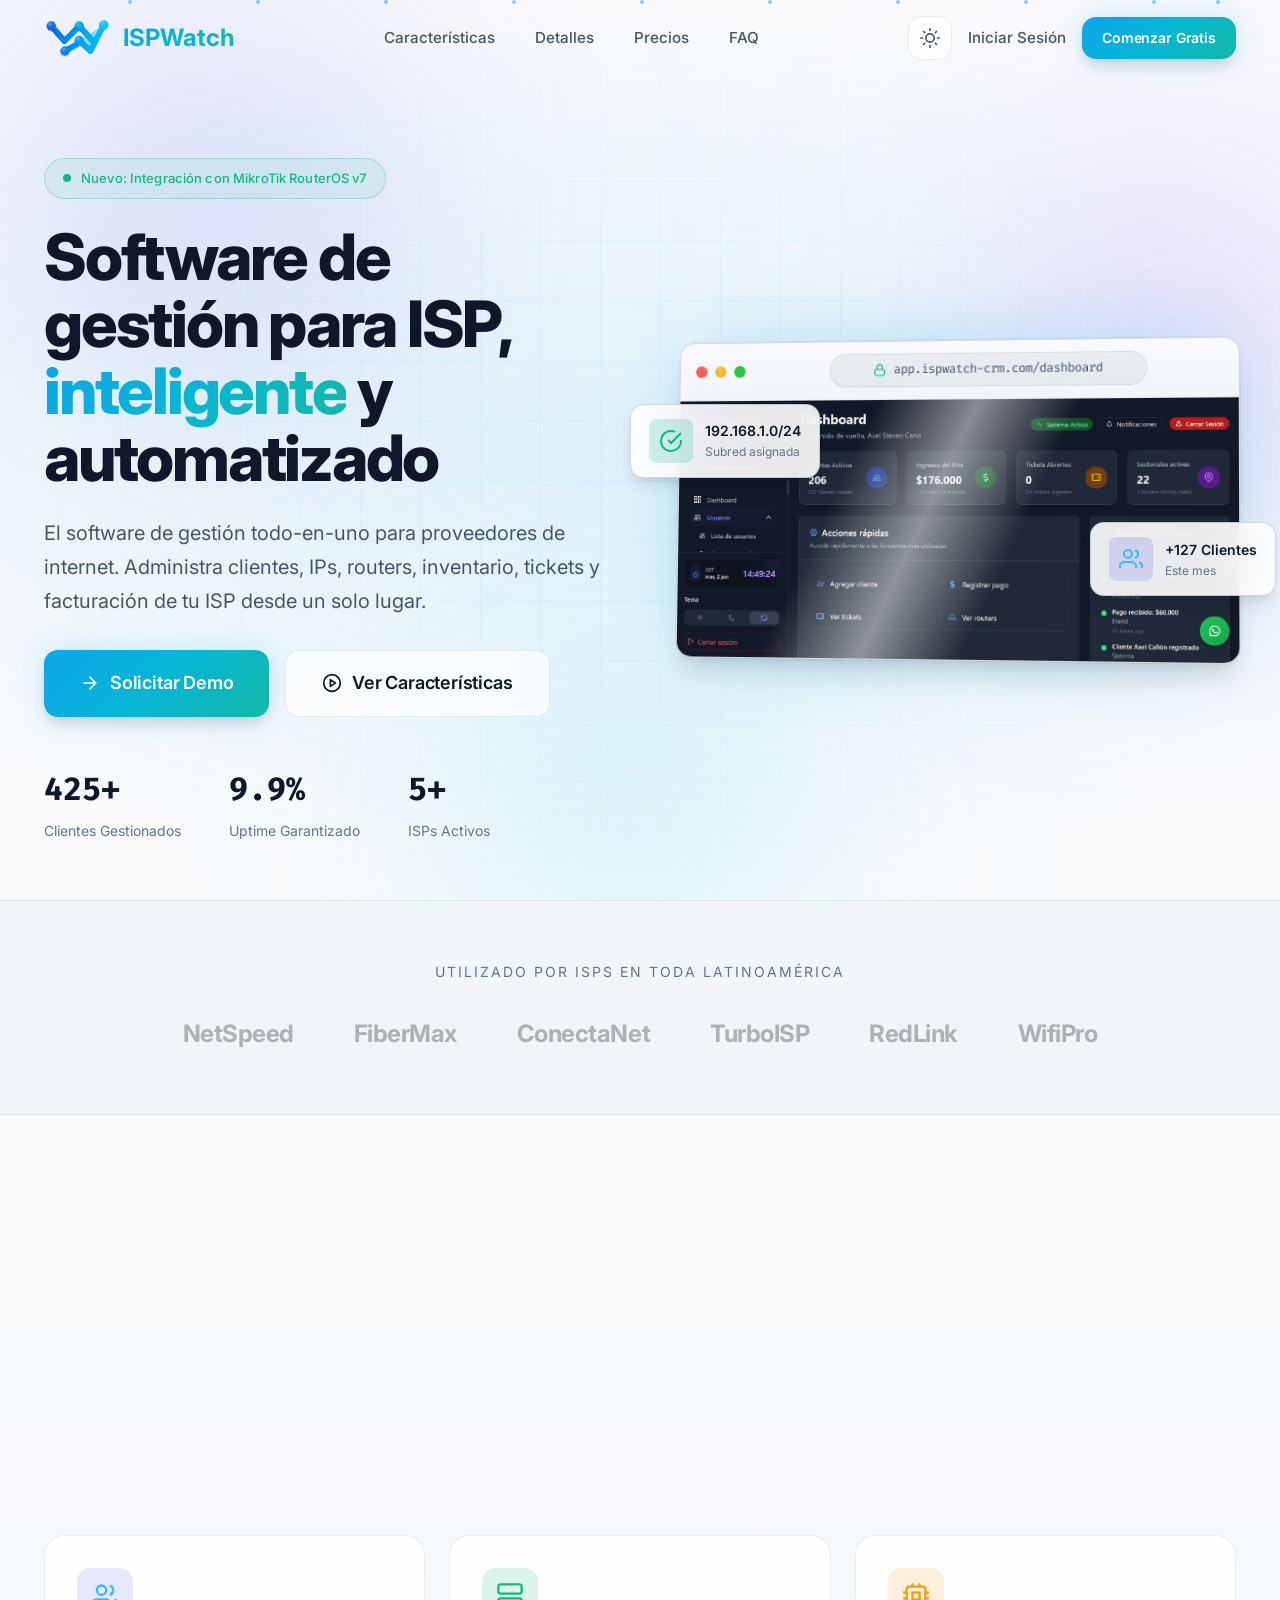
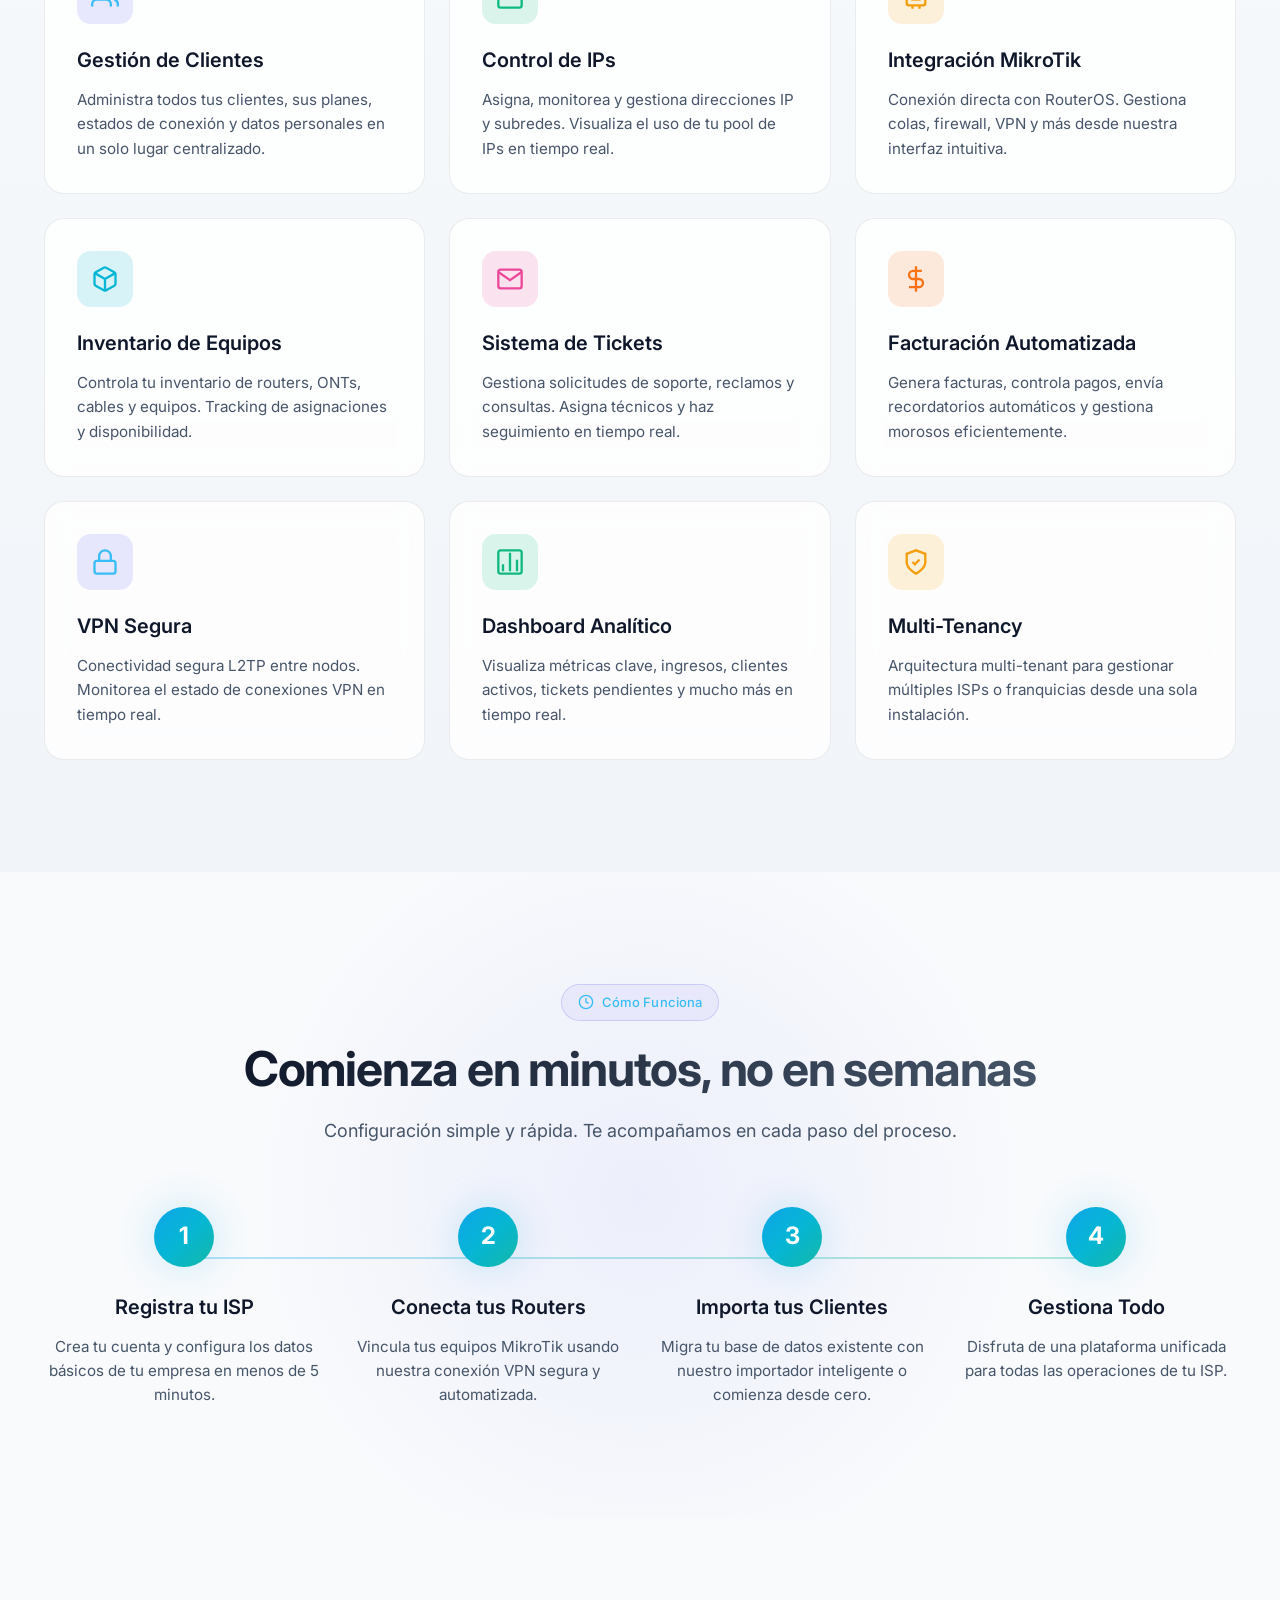
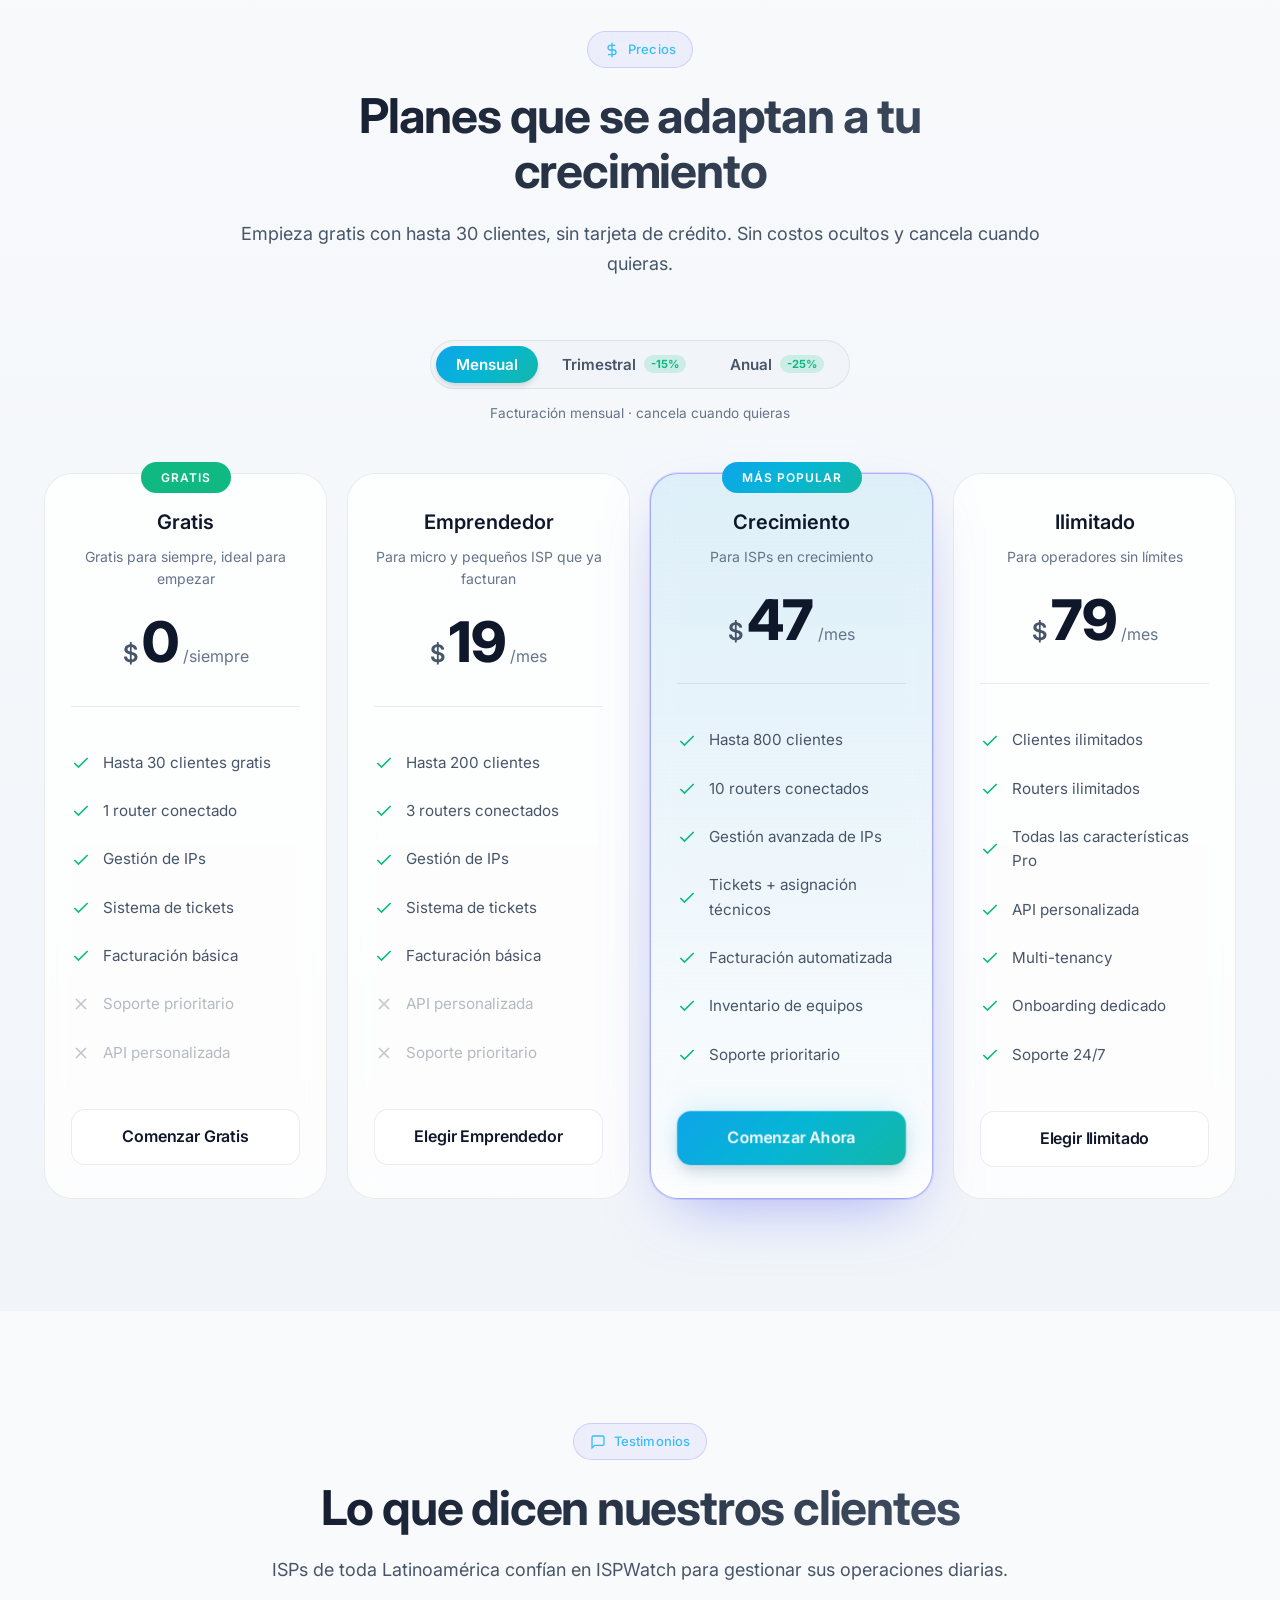
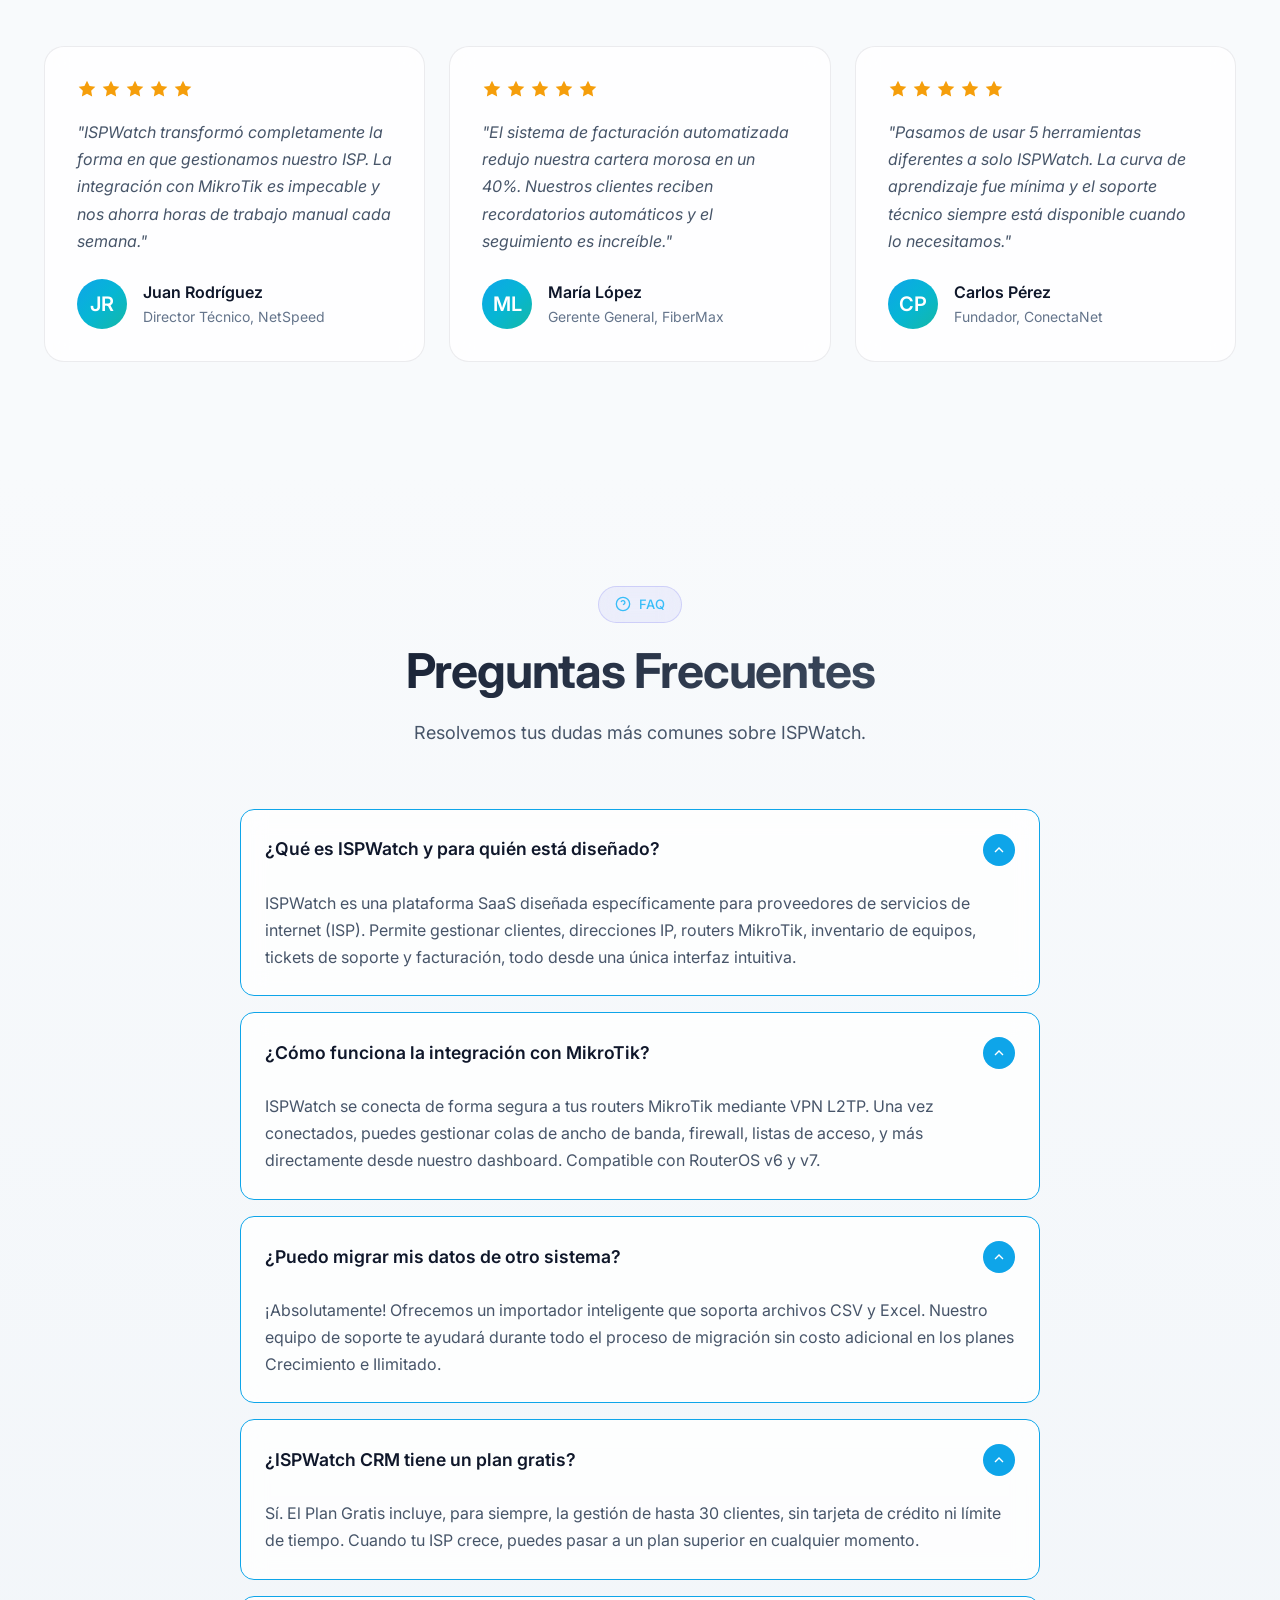
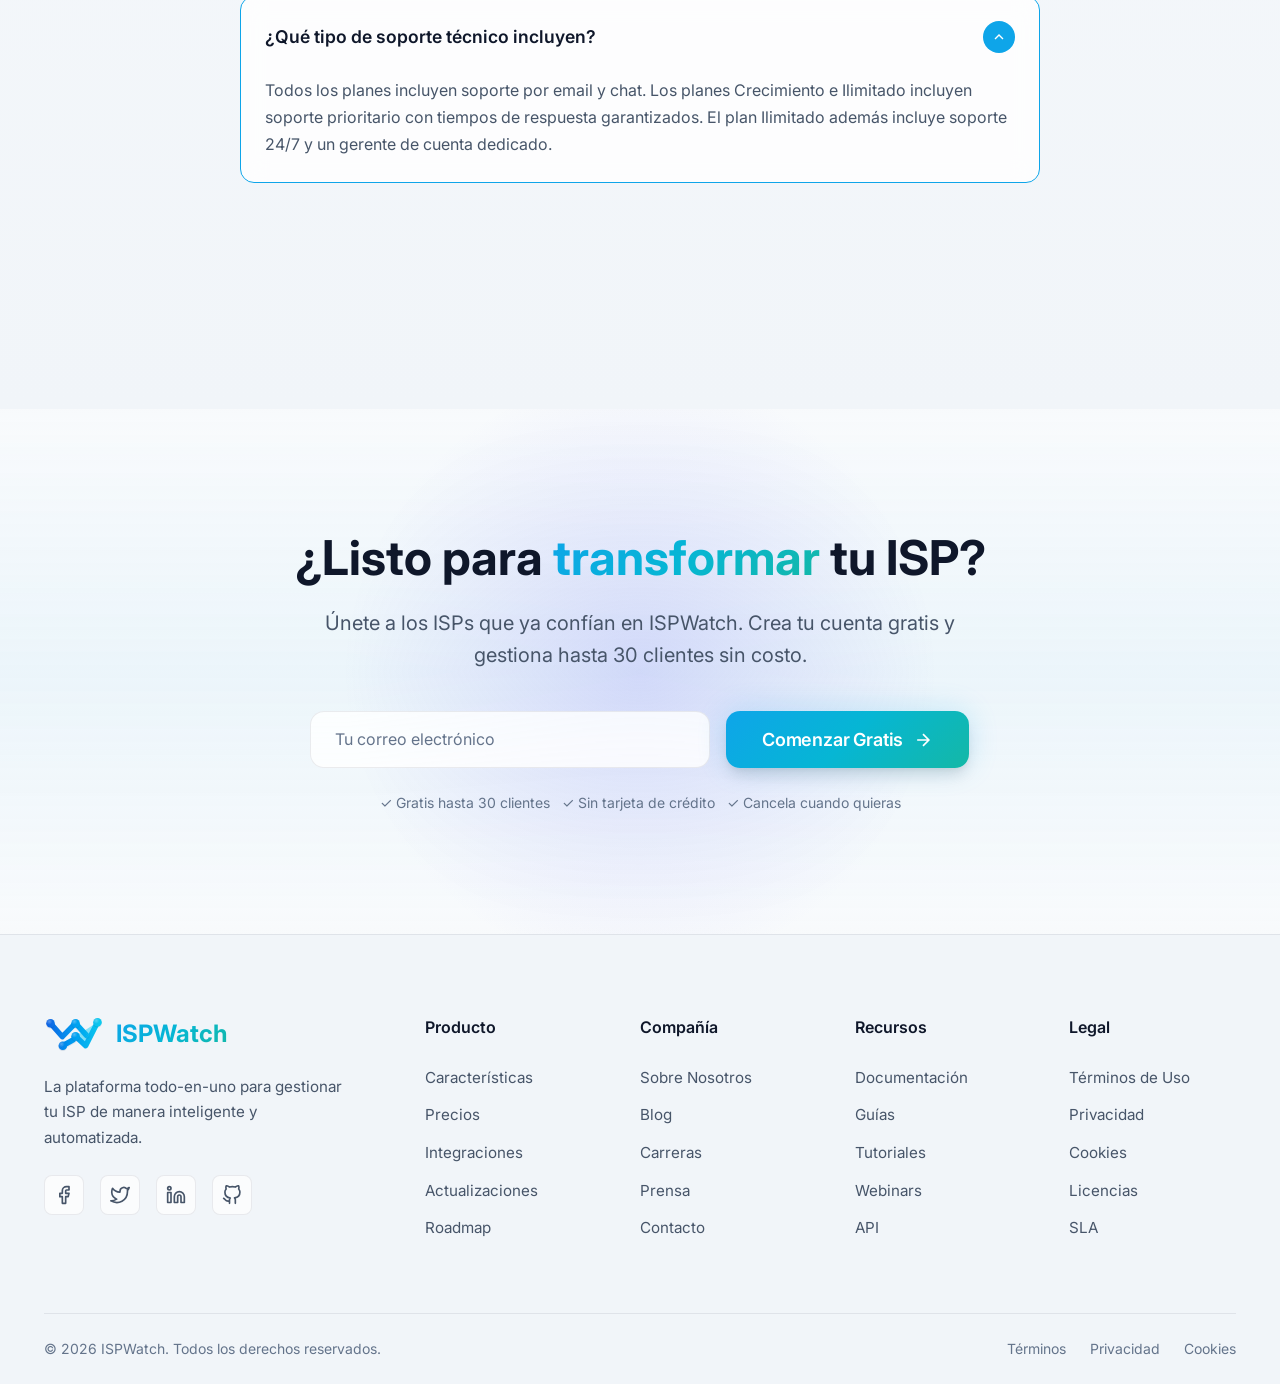
==== commit 4bd6982f: "fix: agrega verificación de dominio de Facebook en los metadatos" ====
--- a/index.html
+++ b/index.html
@@ -4,6 +4,9 @@
 <head>
   <meta charset="UTF-8">
   <meta name="viewport" content="width=device-width, initial-scale=1.0">
+
+  <!-- Facebook Domain Verification -->
+  <meta name="facebook-domain-verification" content="axfatuq6t839t9xz215b55y7cxo62l" />
 
   <!-- Primary SEO Meta Tags - Optimized for Google SERP -->
   <title>ISPWatch CRM | Software de Gestión para ISP y Proveedores de Internet</title>
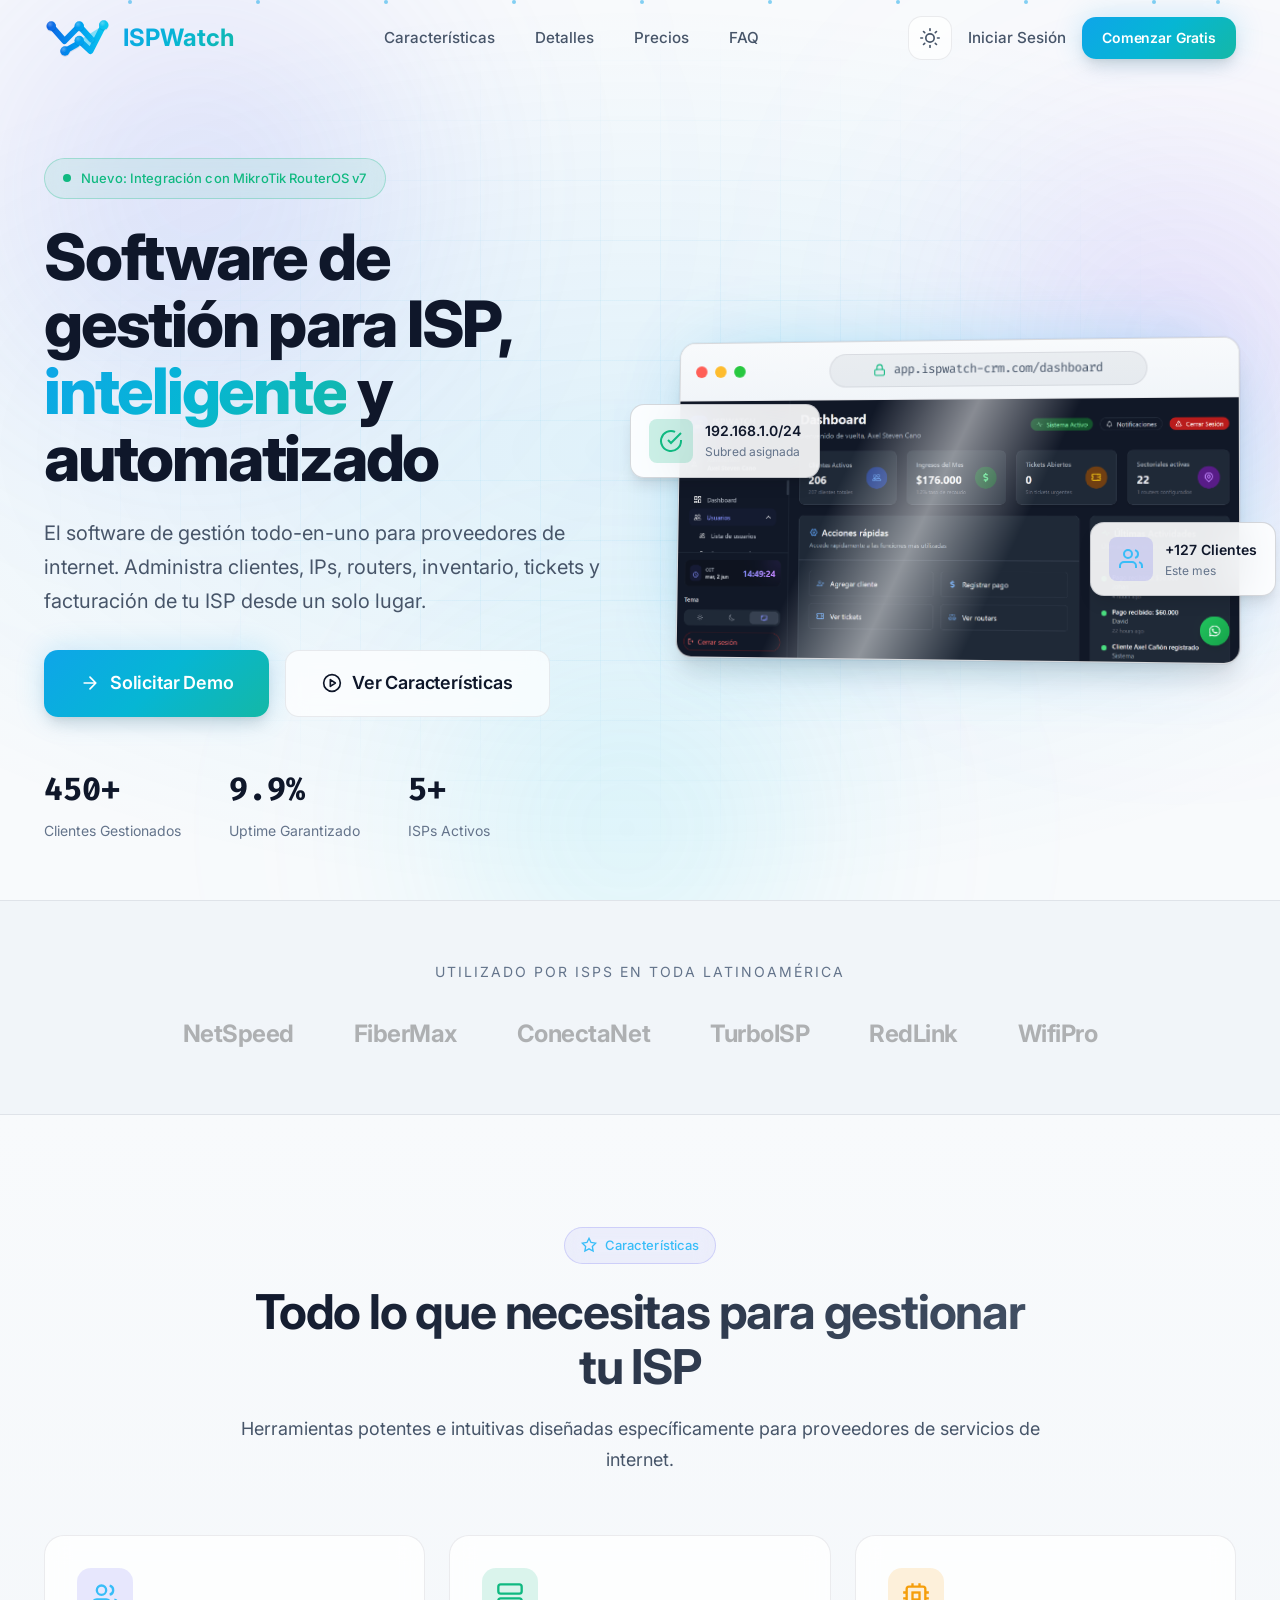
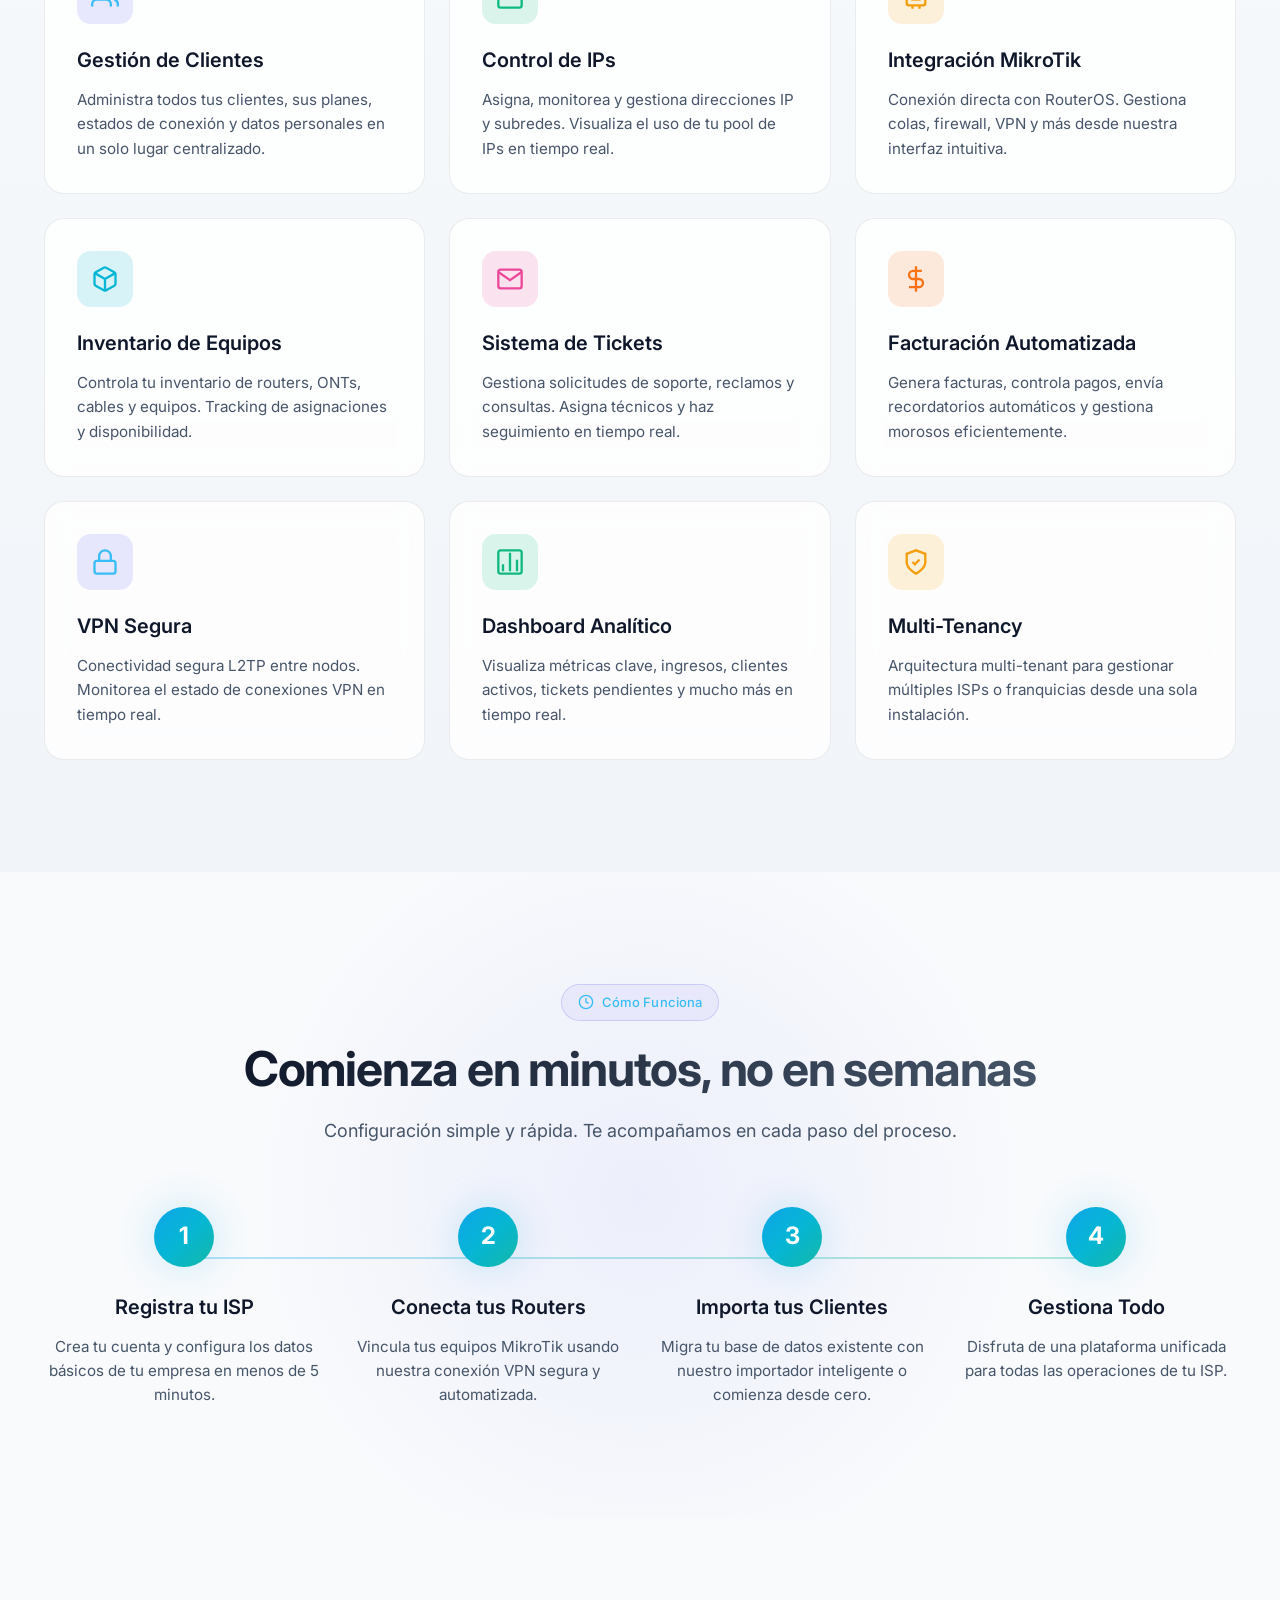
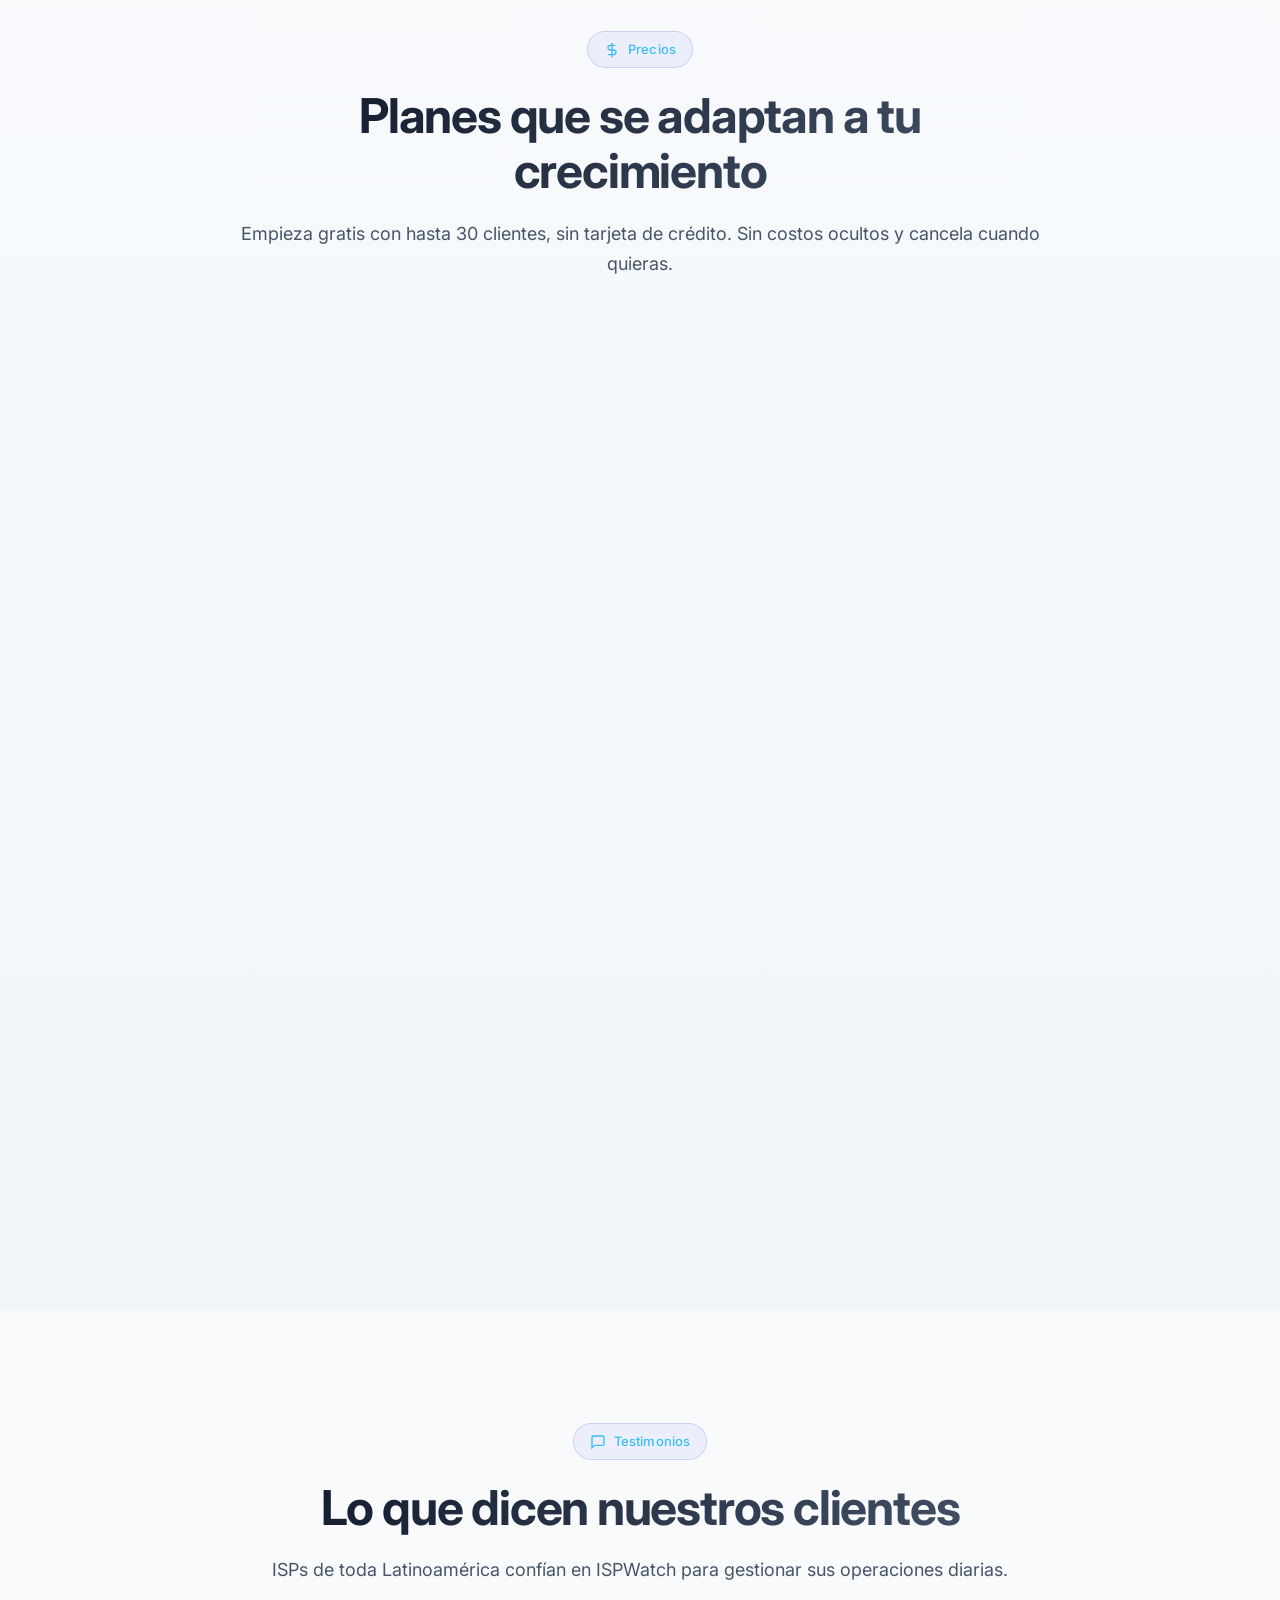
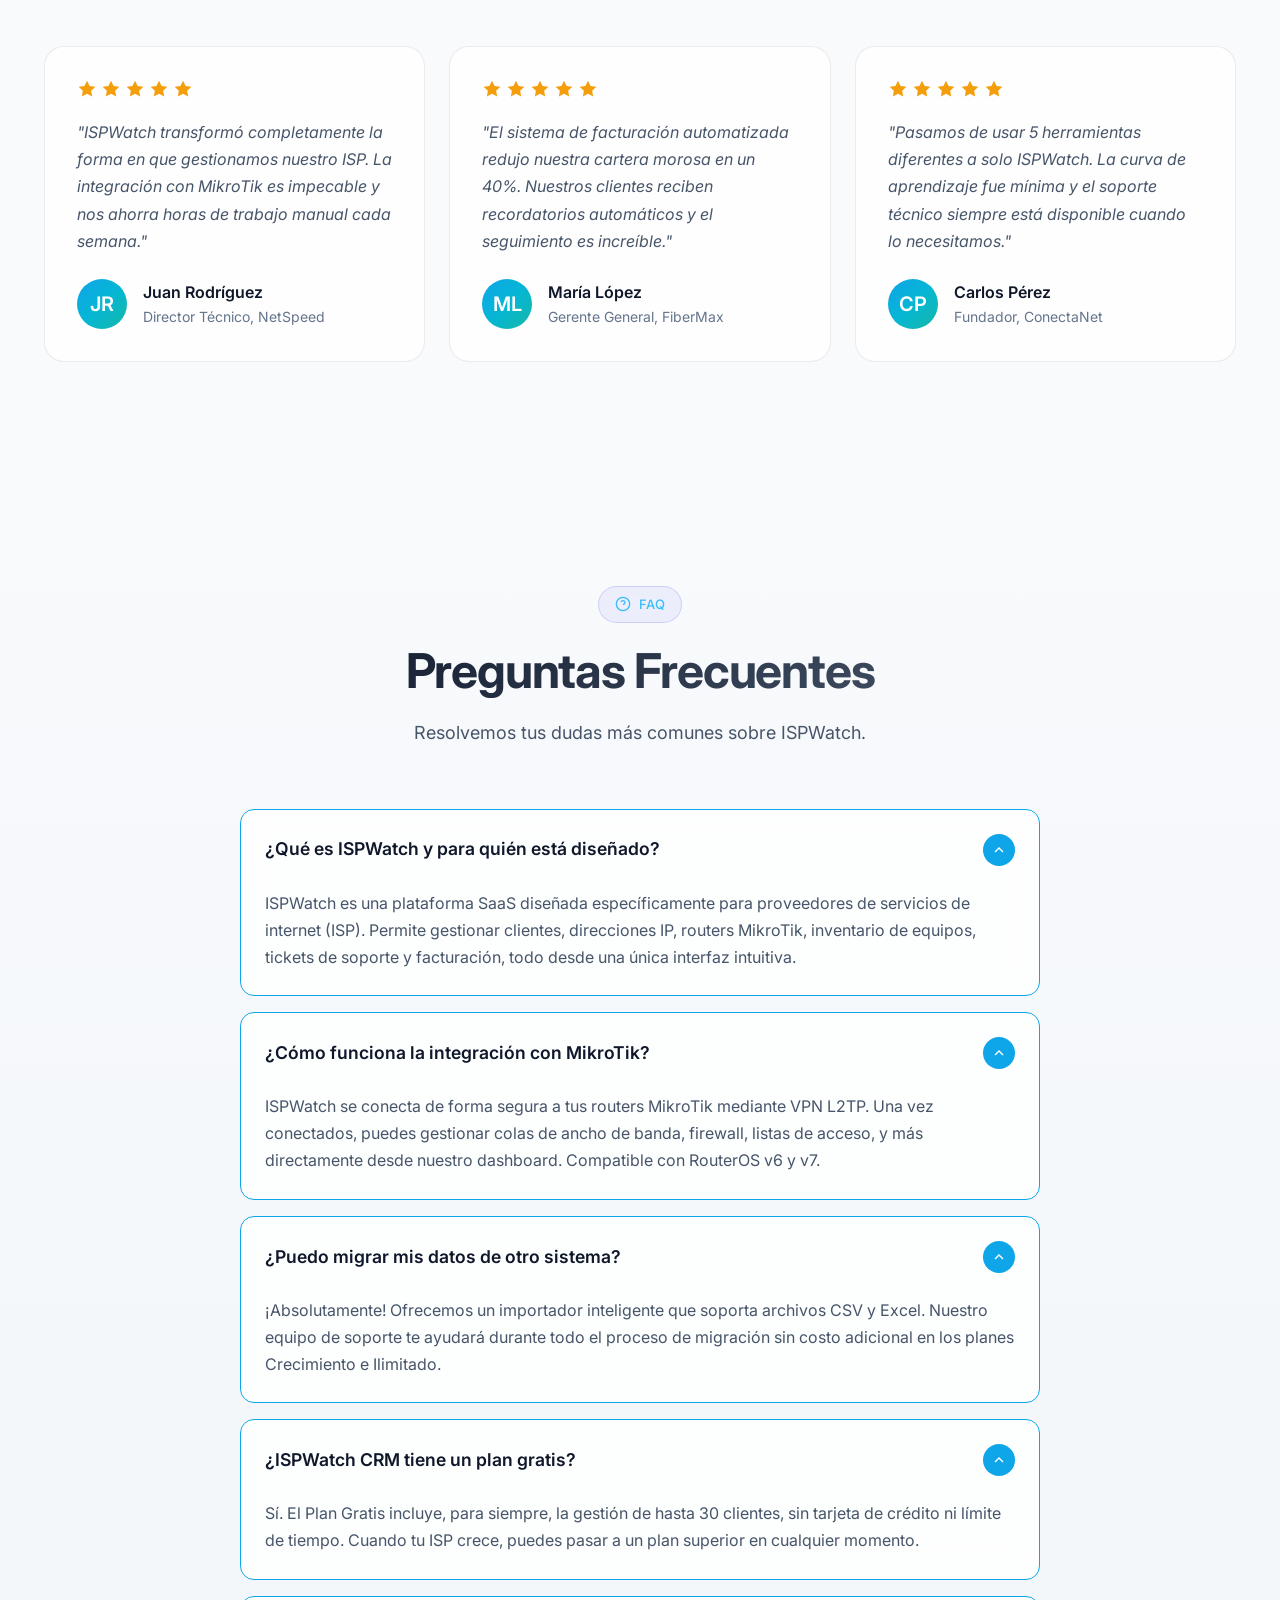
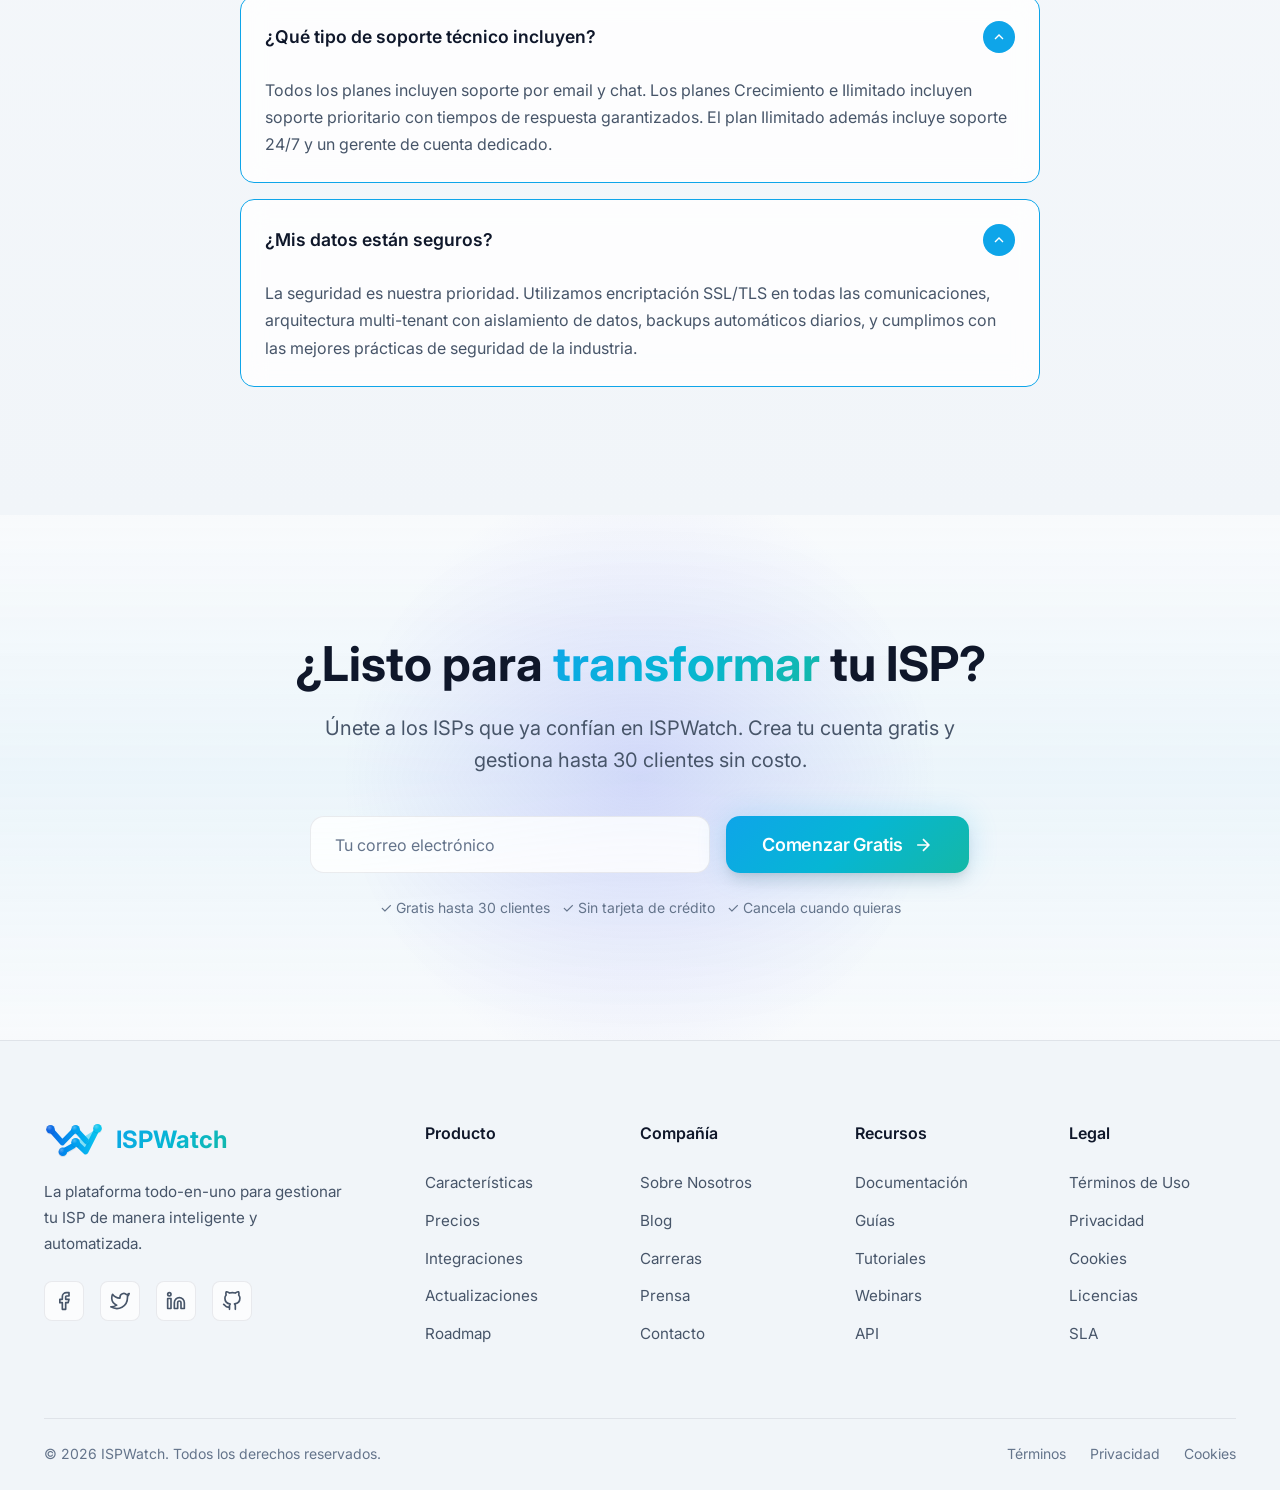
==== commit 22073ce1: "fix: update Facebook domain verification meta tag" ====
--- a/index.html
+++ b/index.html
@@ -6,7 +6,7 @@
   <meta name="viewport" content="width=device-width, initial-scale=1.0">
 
   <!-- Facebook Domain Verification -->
-  <meta name="facebook-domain-verification" content="axfatuq6t839t9xz215b55y7cxo62l" />
+  <meta name="facebook-domain-verification" content="q7xwzqzt8ai3w45t4z47kpyo1ayfc5" />
 
   <!-- Primary SEO Meta Tags - Optimized for Google SERP -->
   <title>ISPWatch CRM | Software de Gestión para ISP y Proveedores de Internet</title>
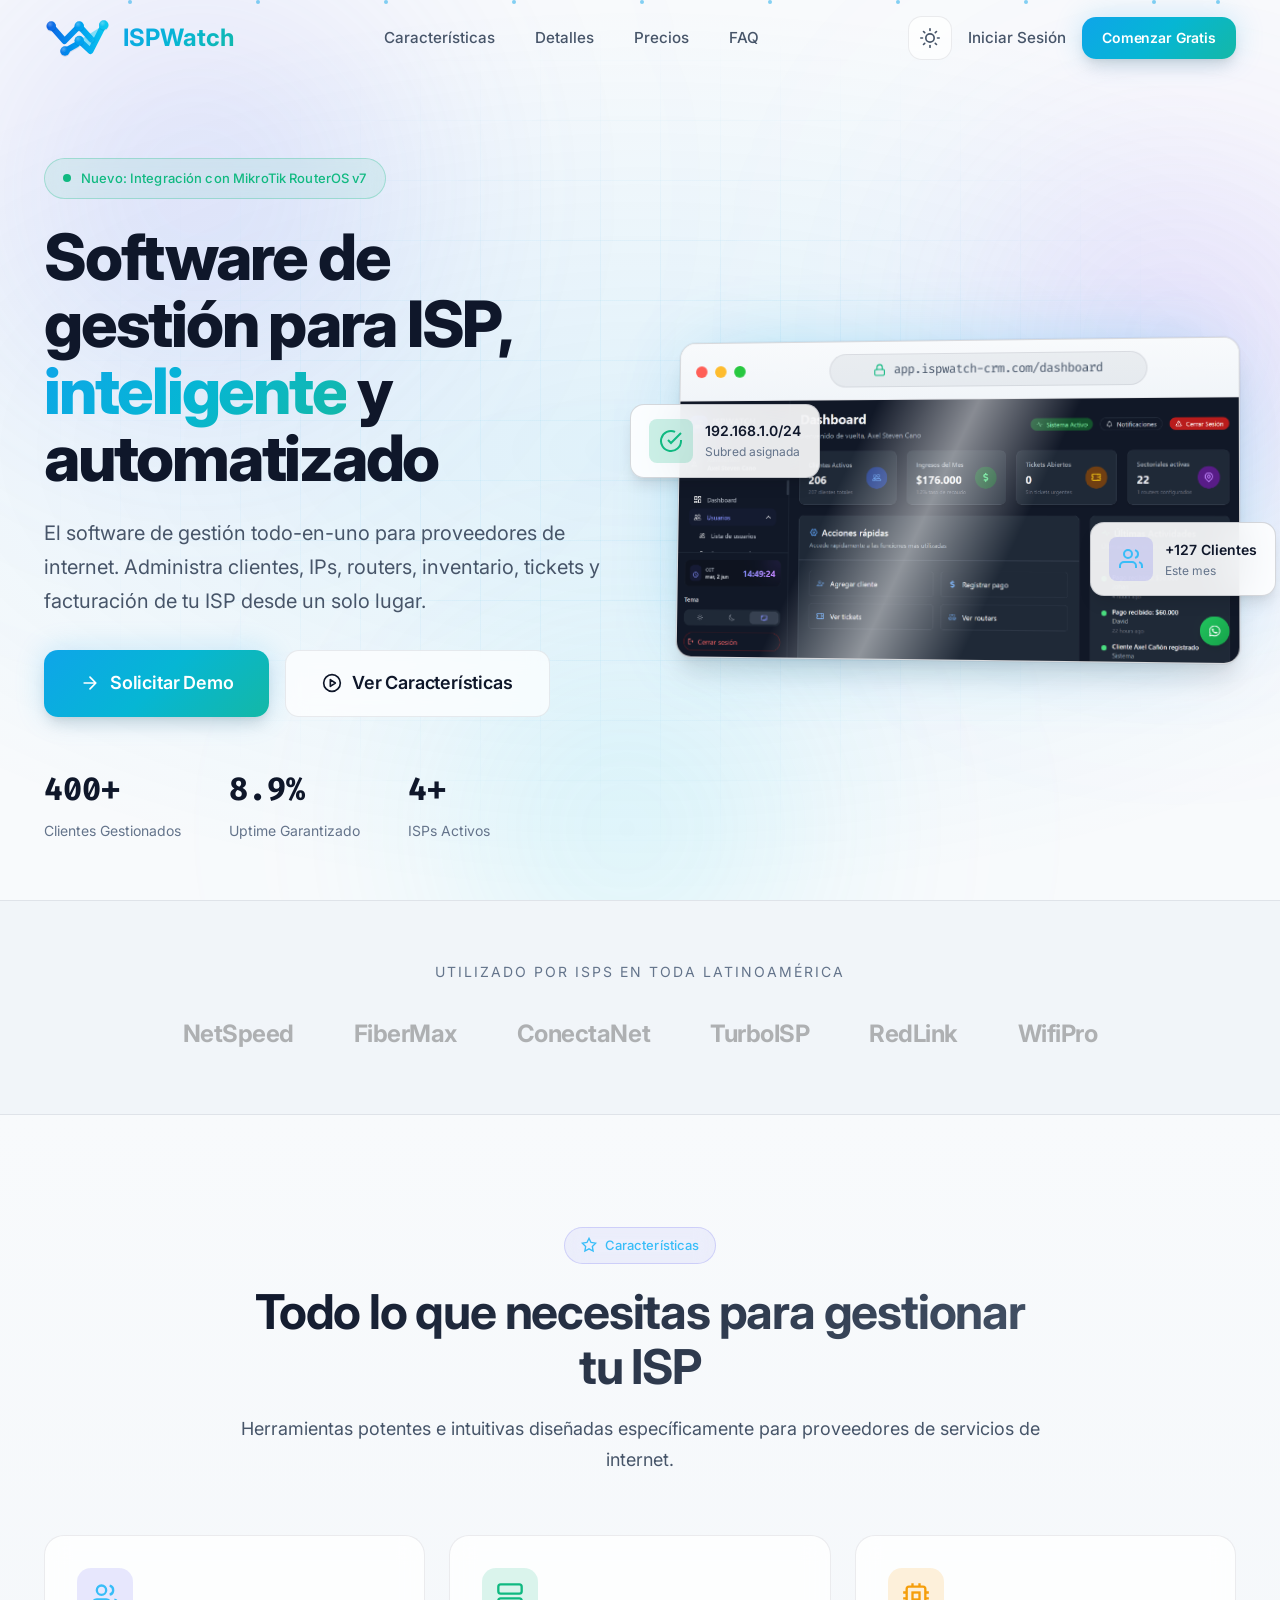
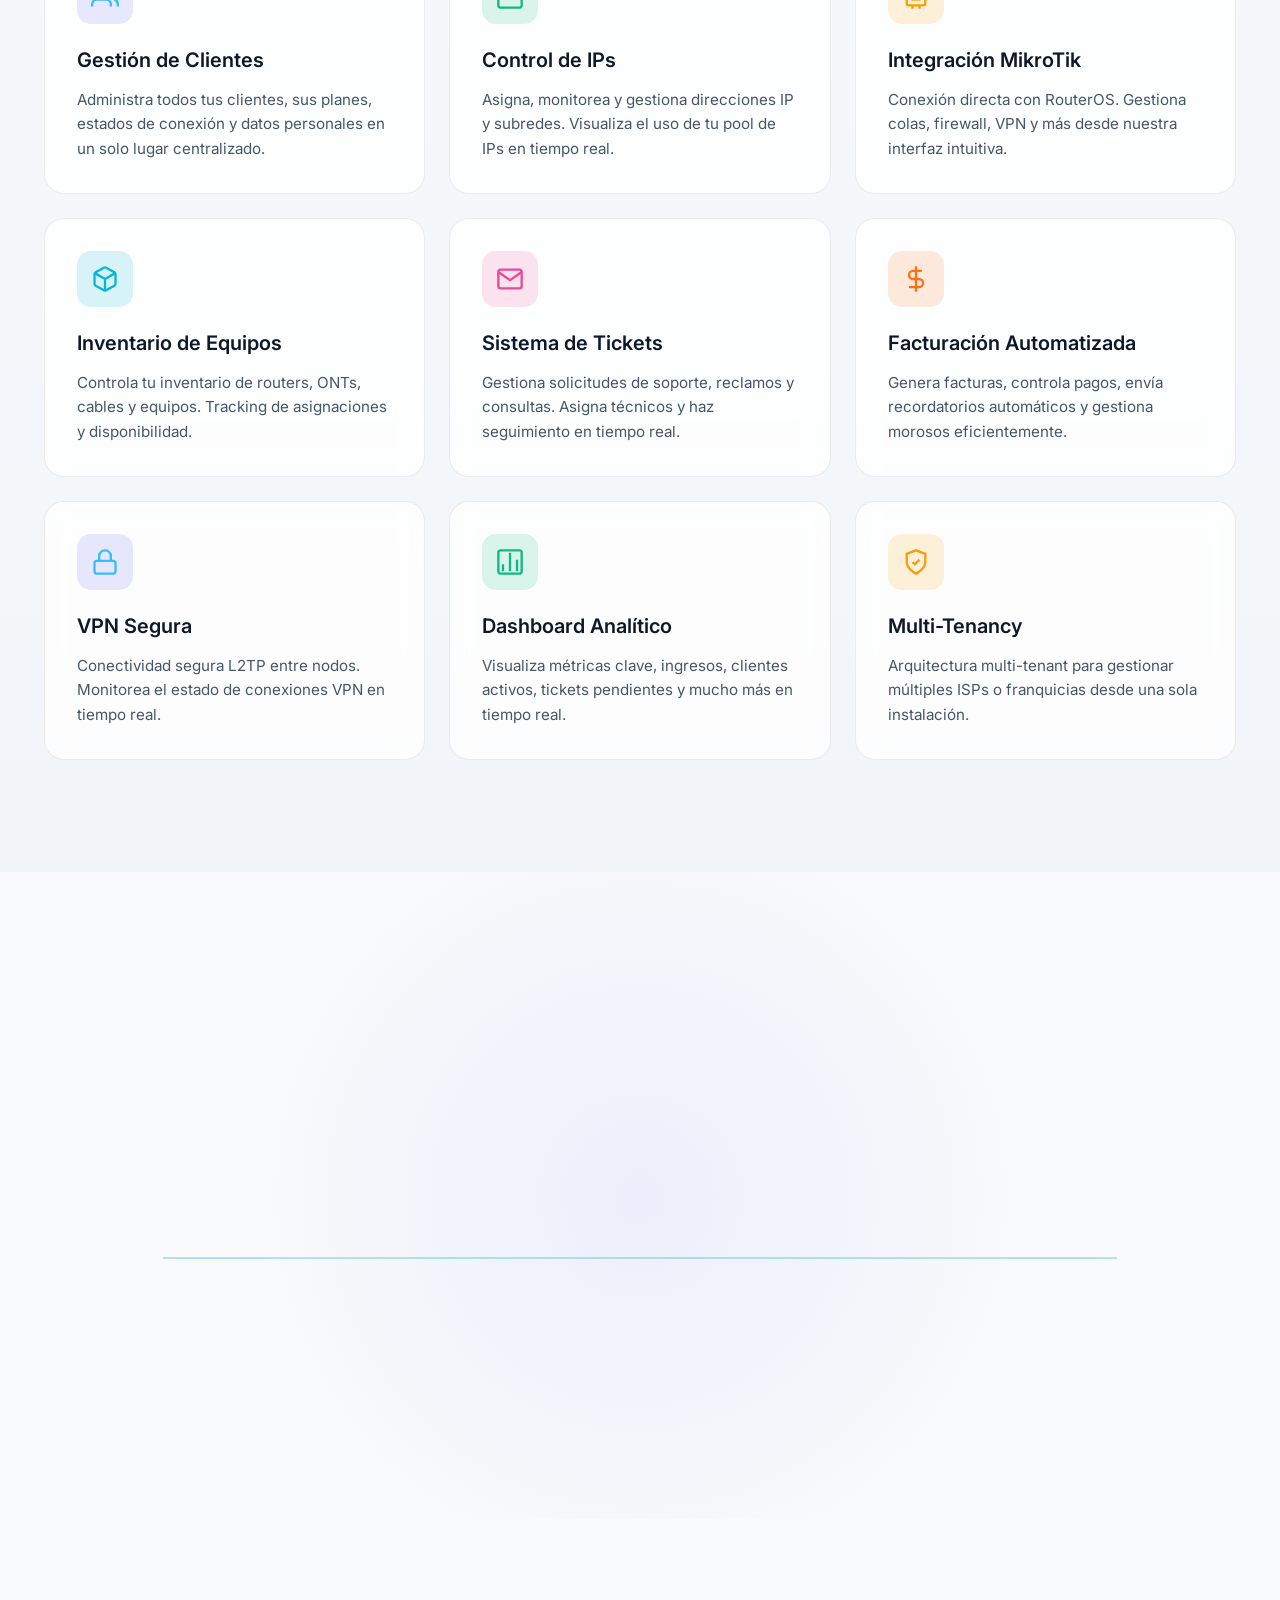
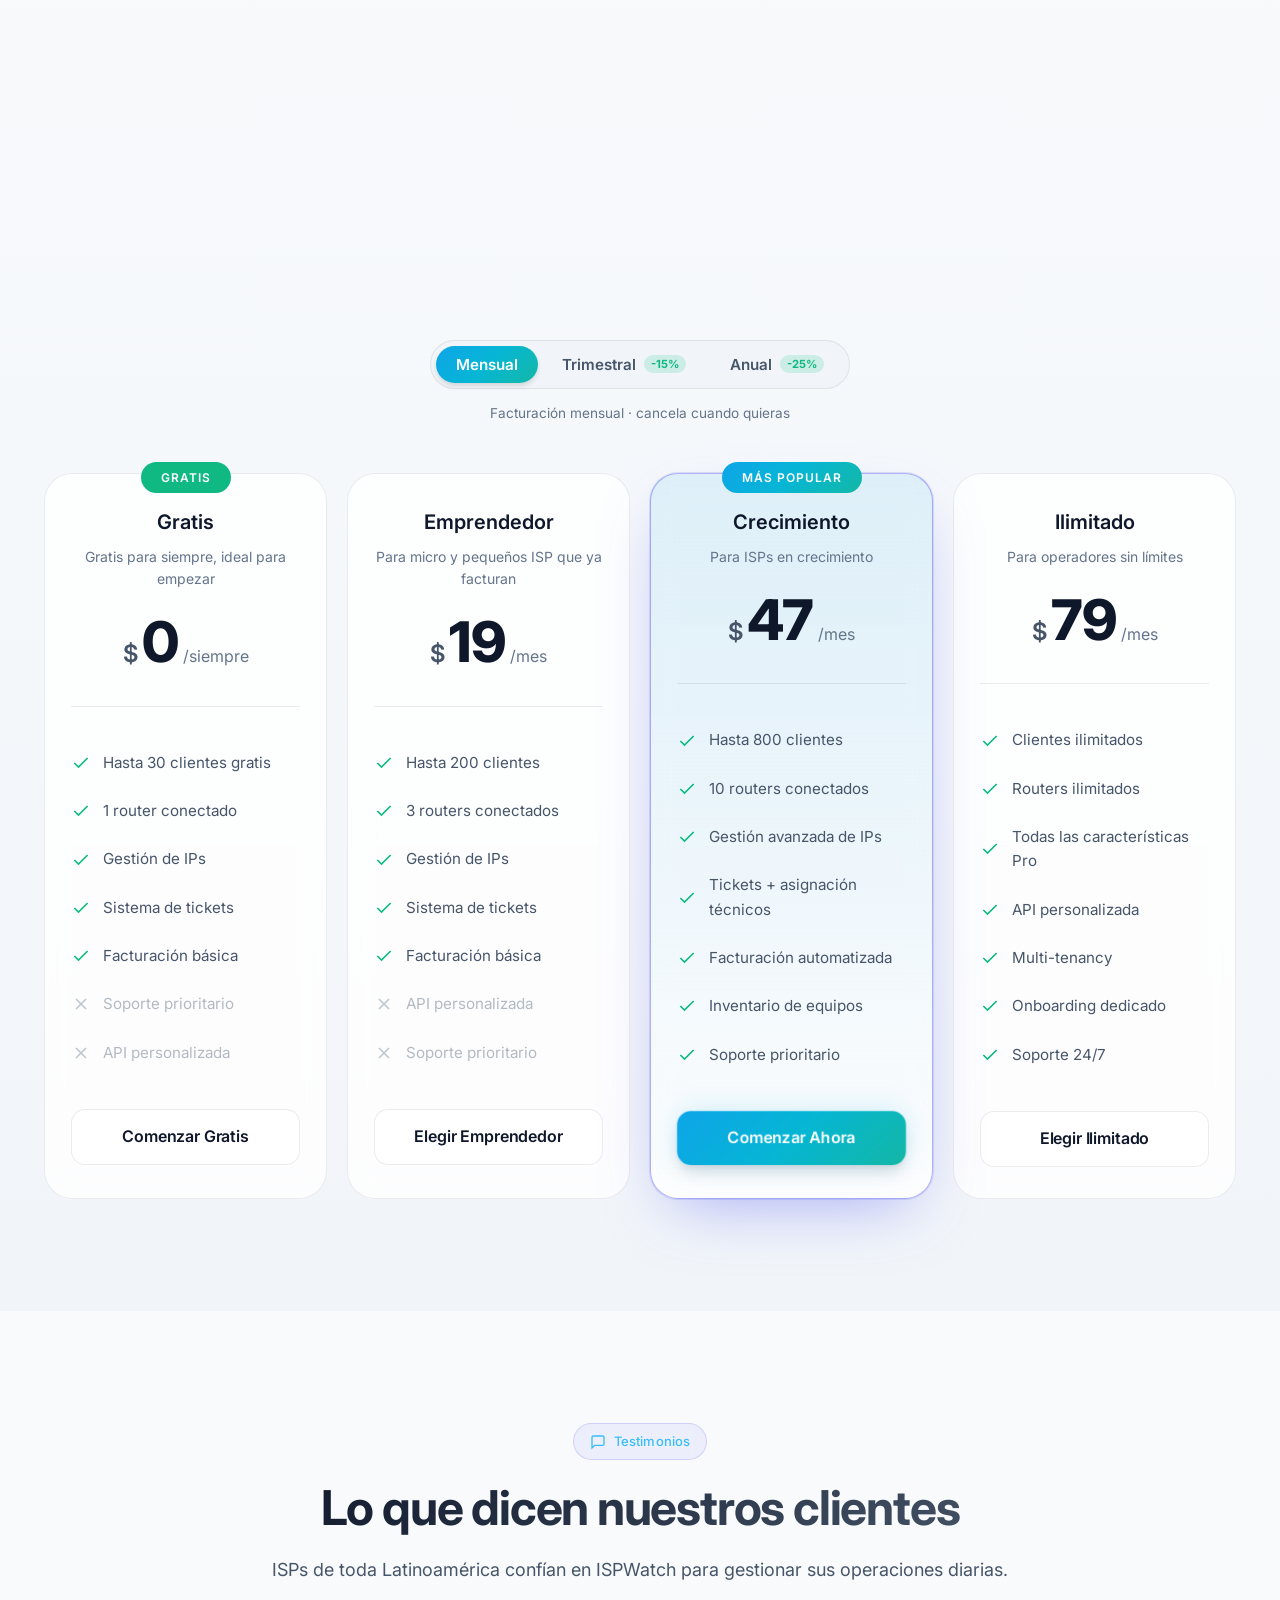
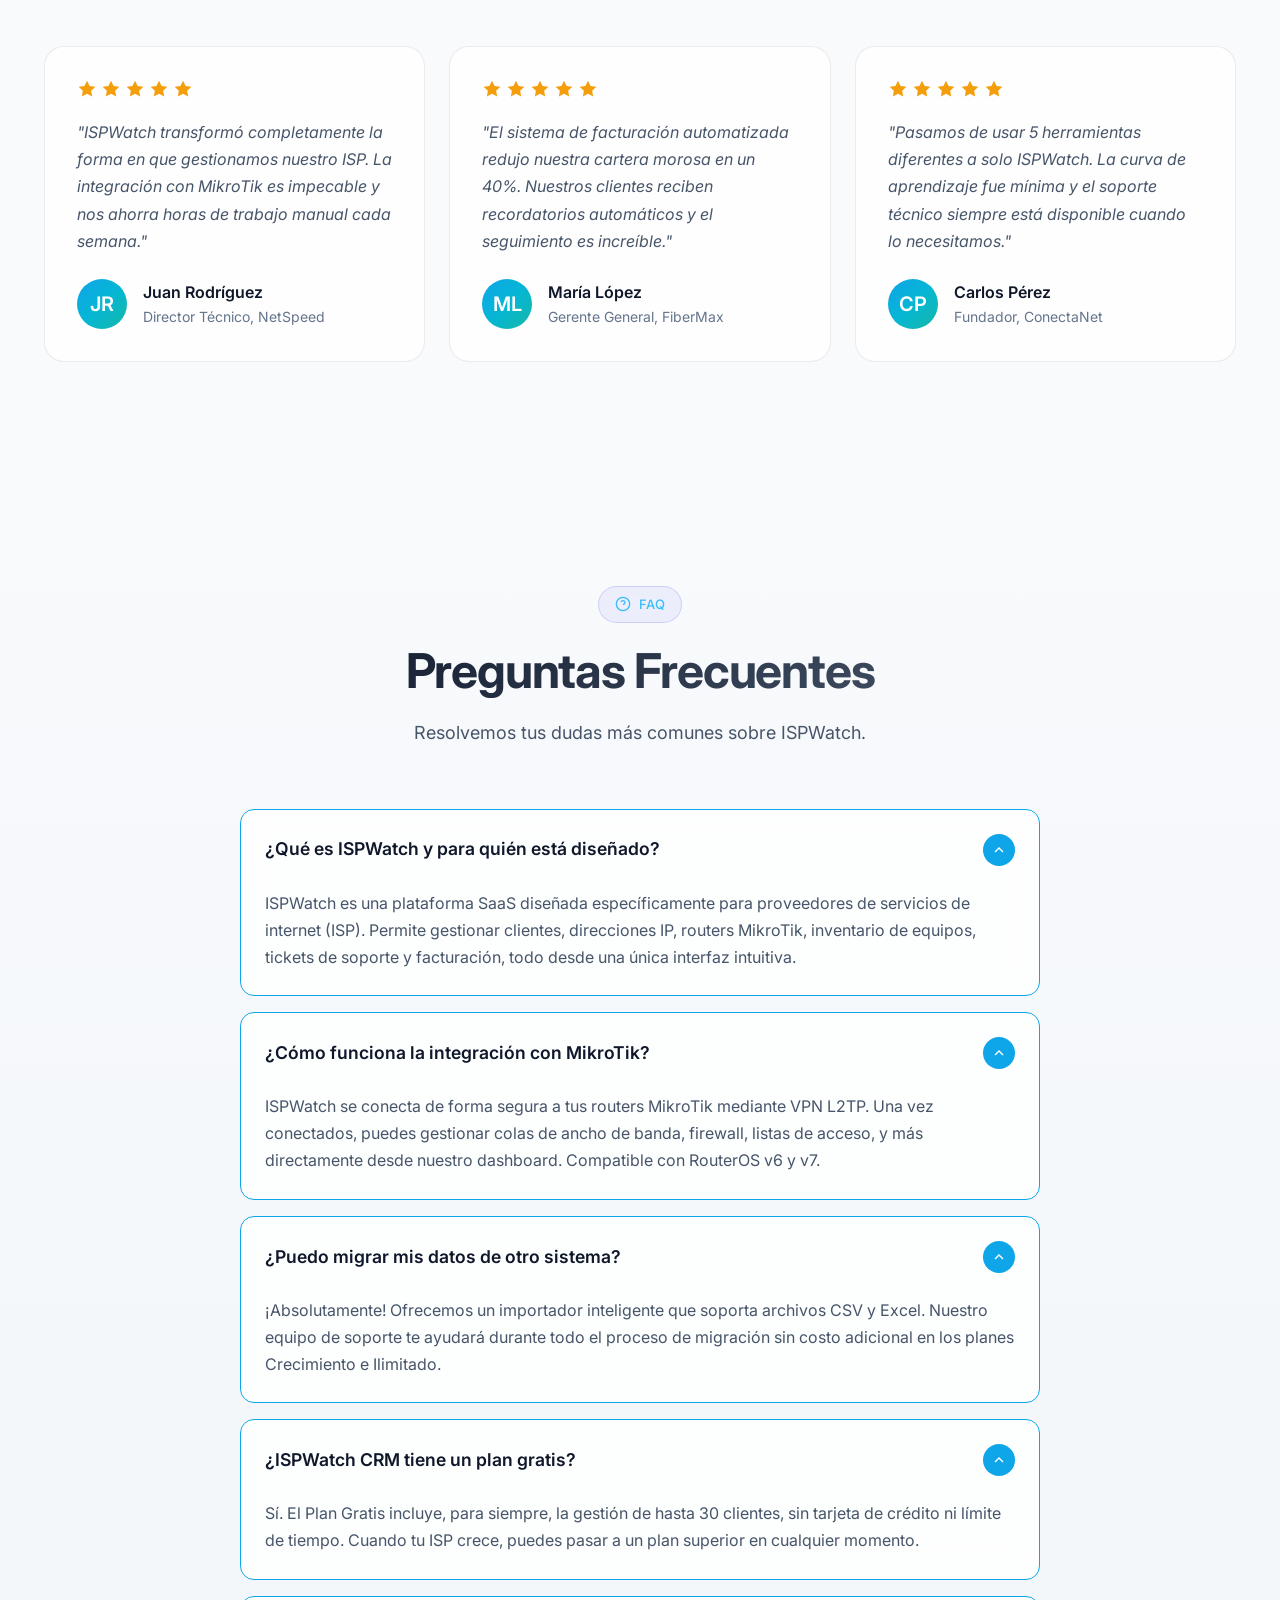
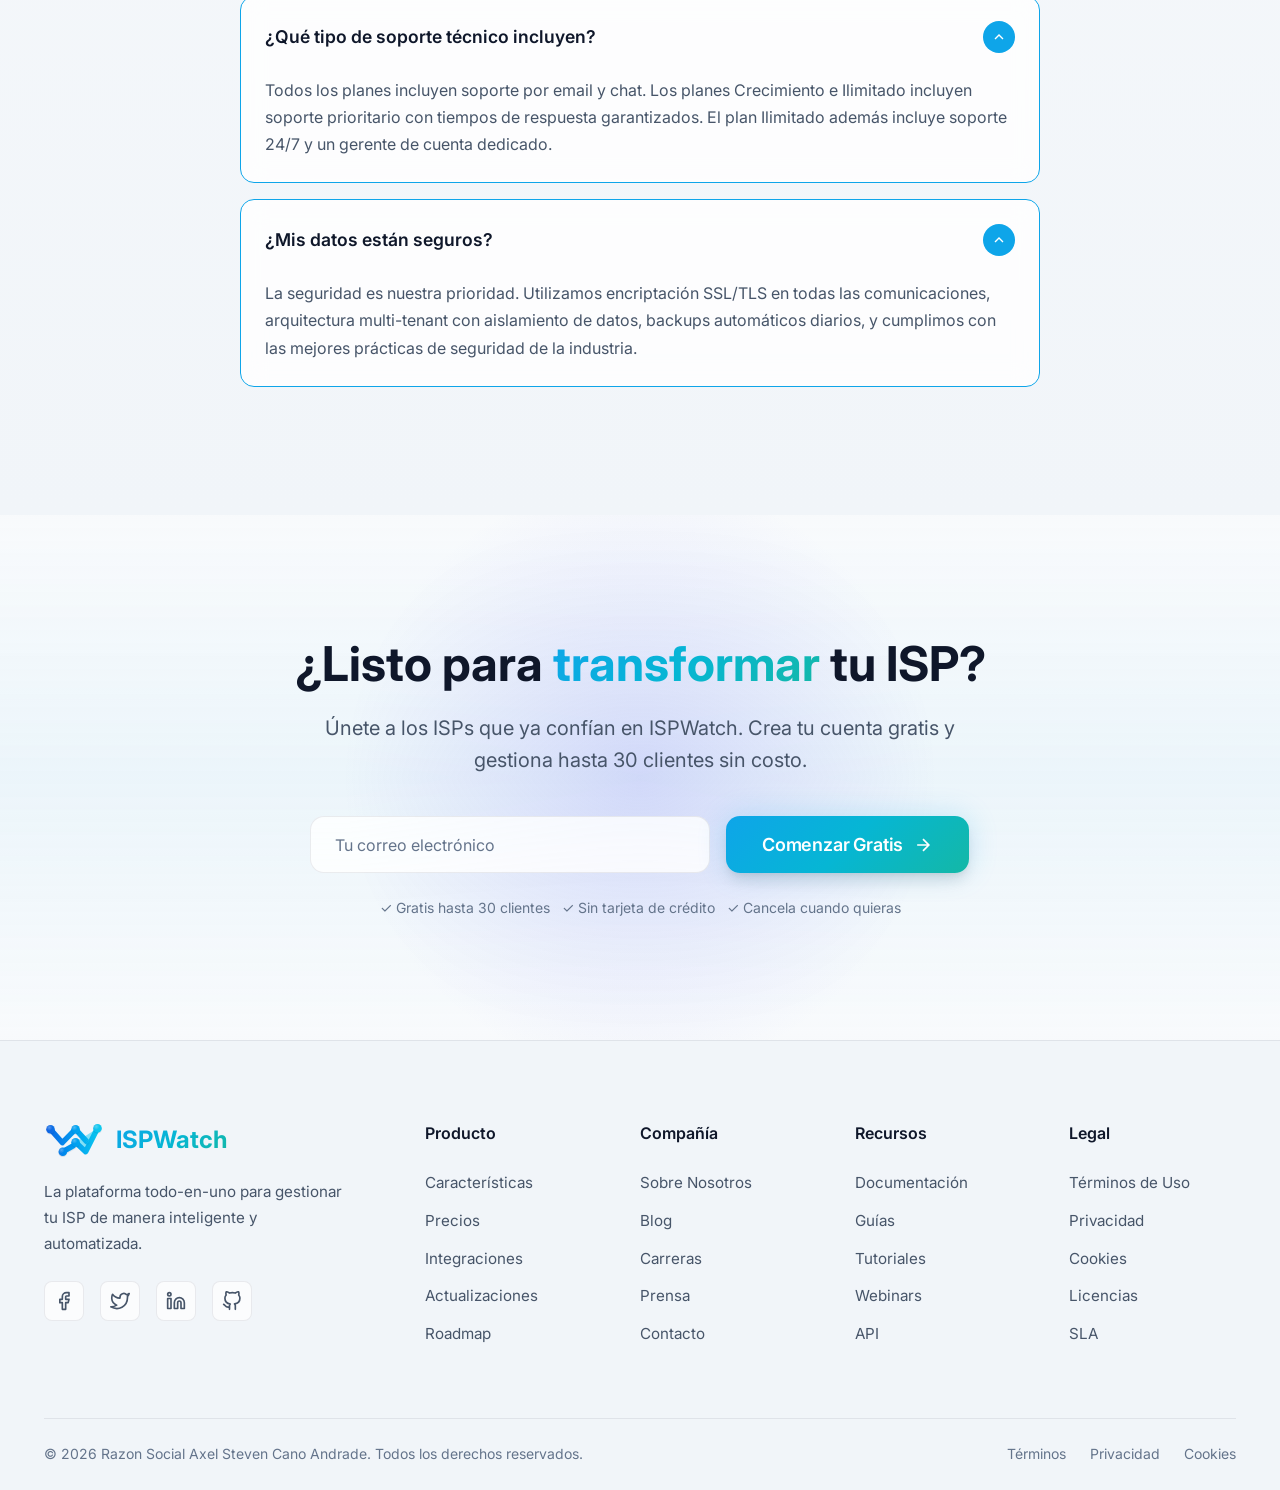
==== commit a1d0056f: "fix: footer" ====
--- a/index.html
+++ b/index.html
@@ -1405,7 +1405,7 @@
       </div>
 
       <div class="footer-bottom">
-        <p class="footer-copyright">© 2026 ISPWatch. Todos los derechos reservados.</p>
+        <p class="footer-copyright">© 2026 Razon Social Axel Steven Cano Andrade. Todos los derechos reservados.</p>
         <div class="footer-legal">
           <a href="legal.html#terminos">Términos</a>
           <a href="legal.html#privacidad">Privacidad</a>
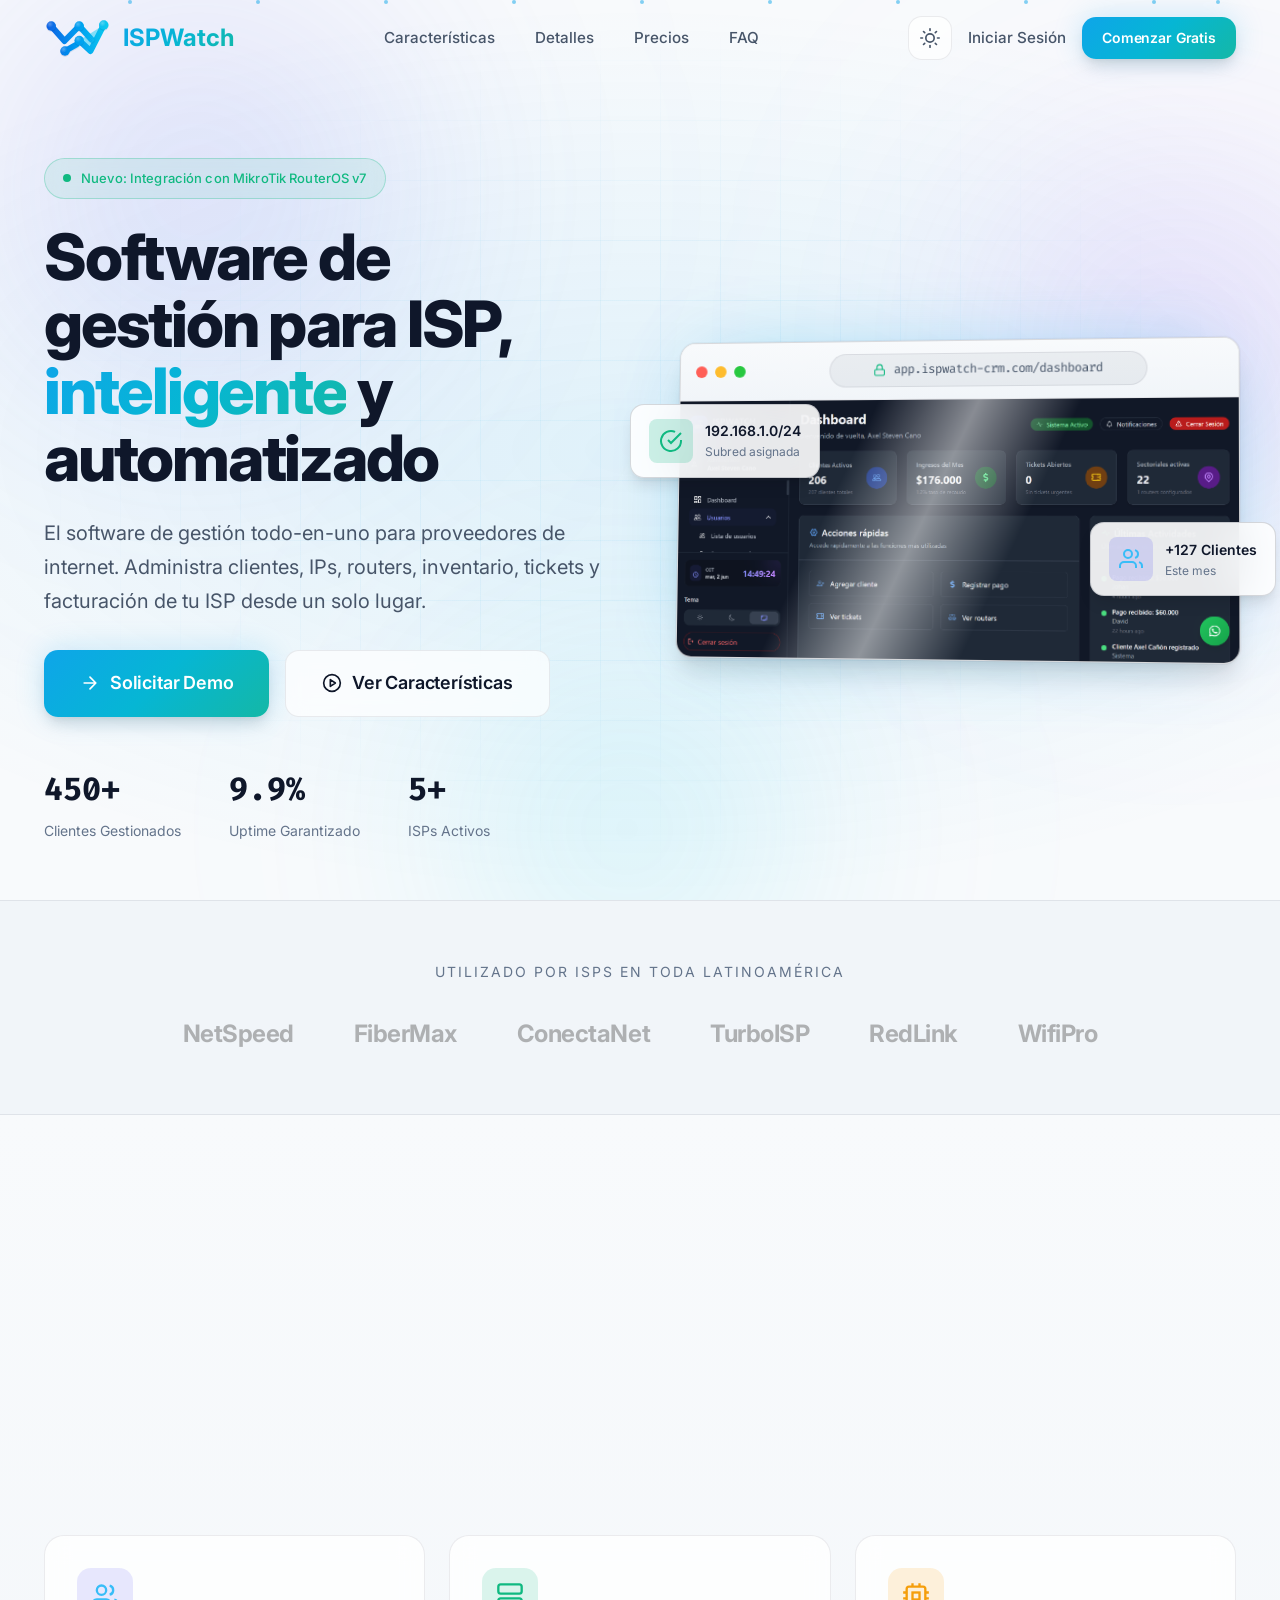
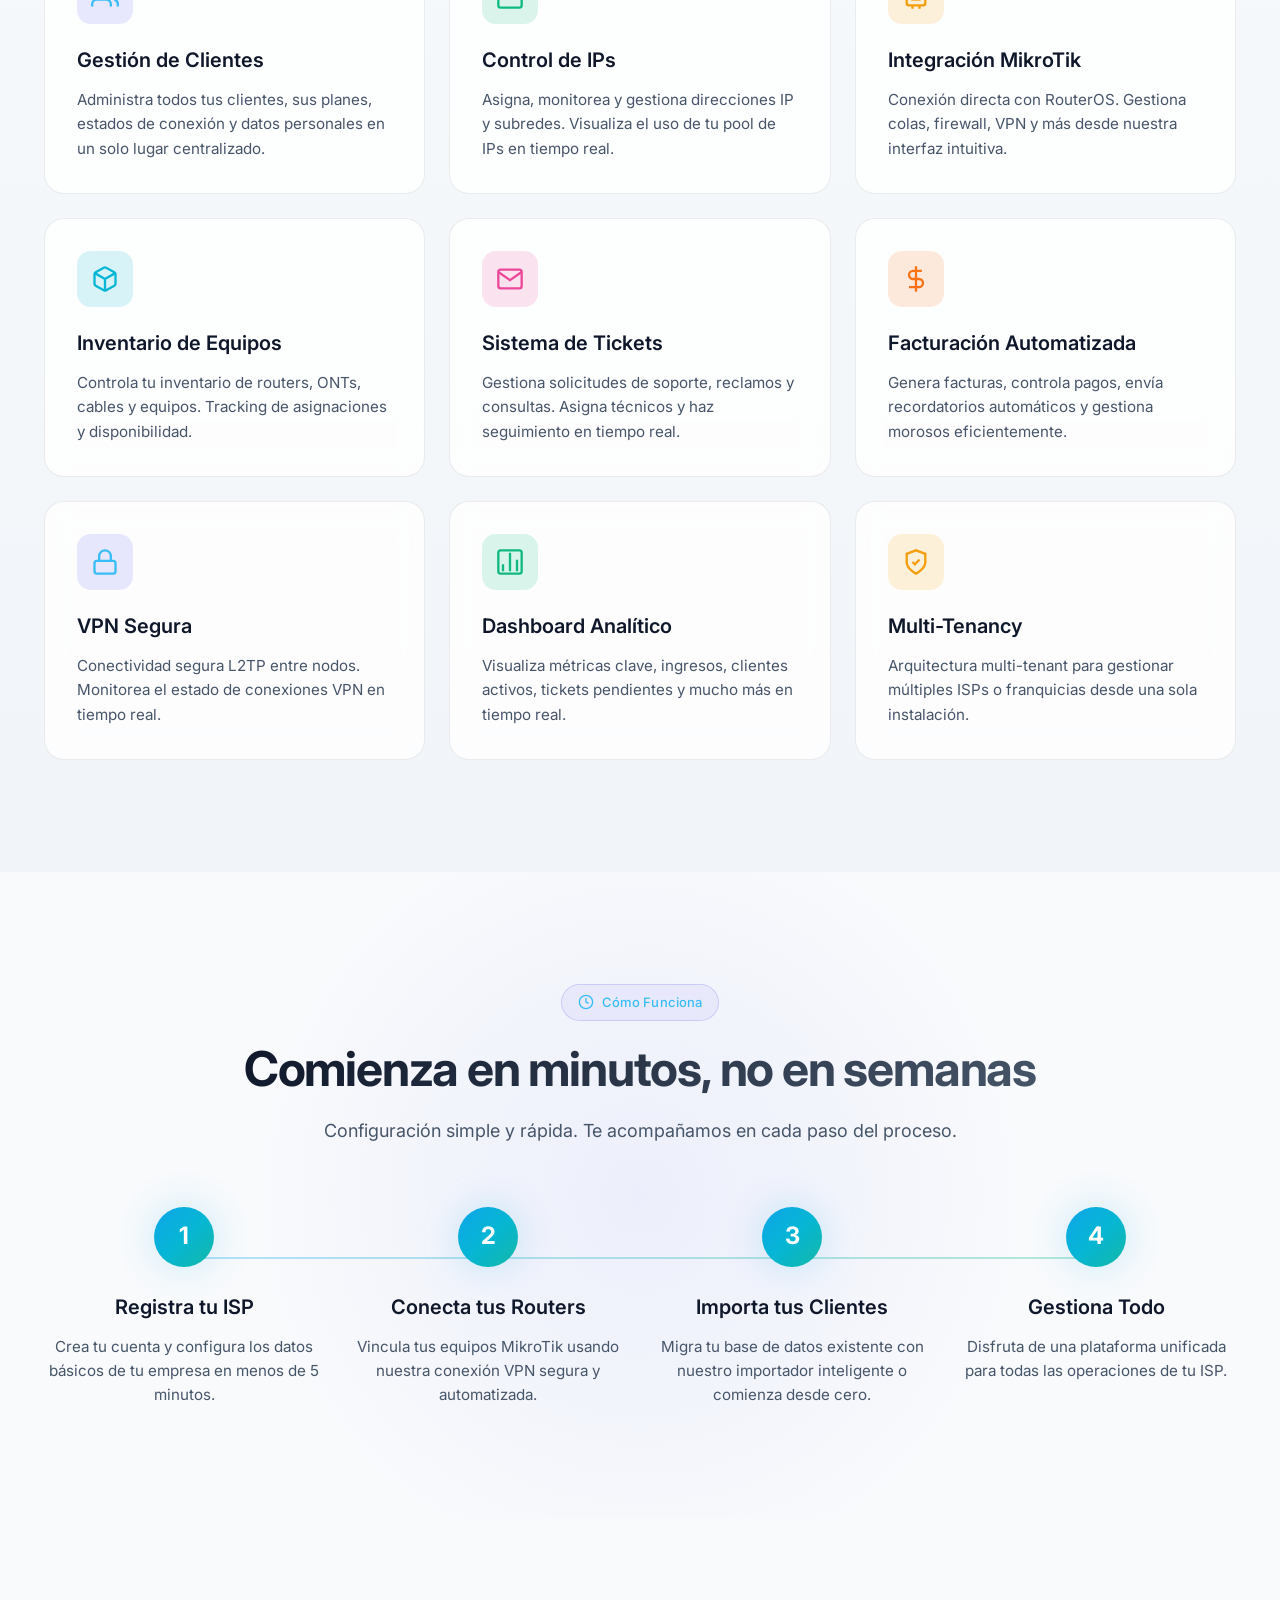
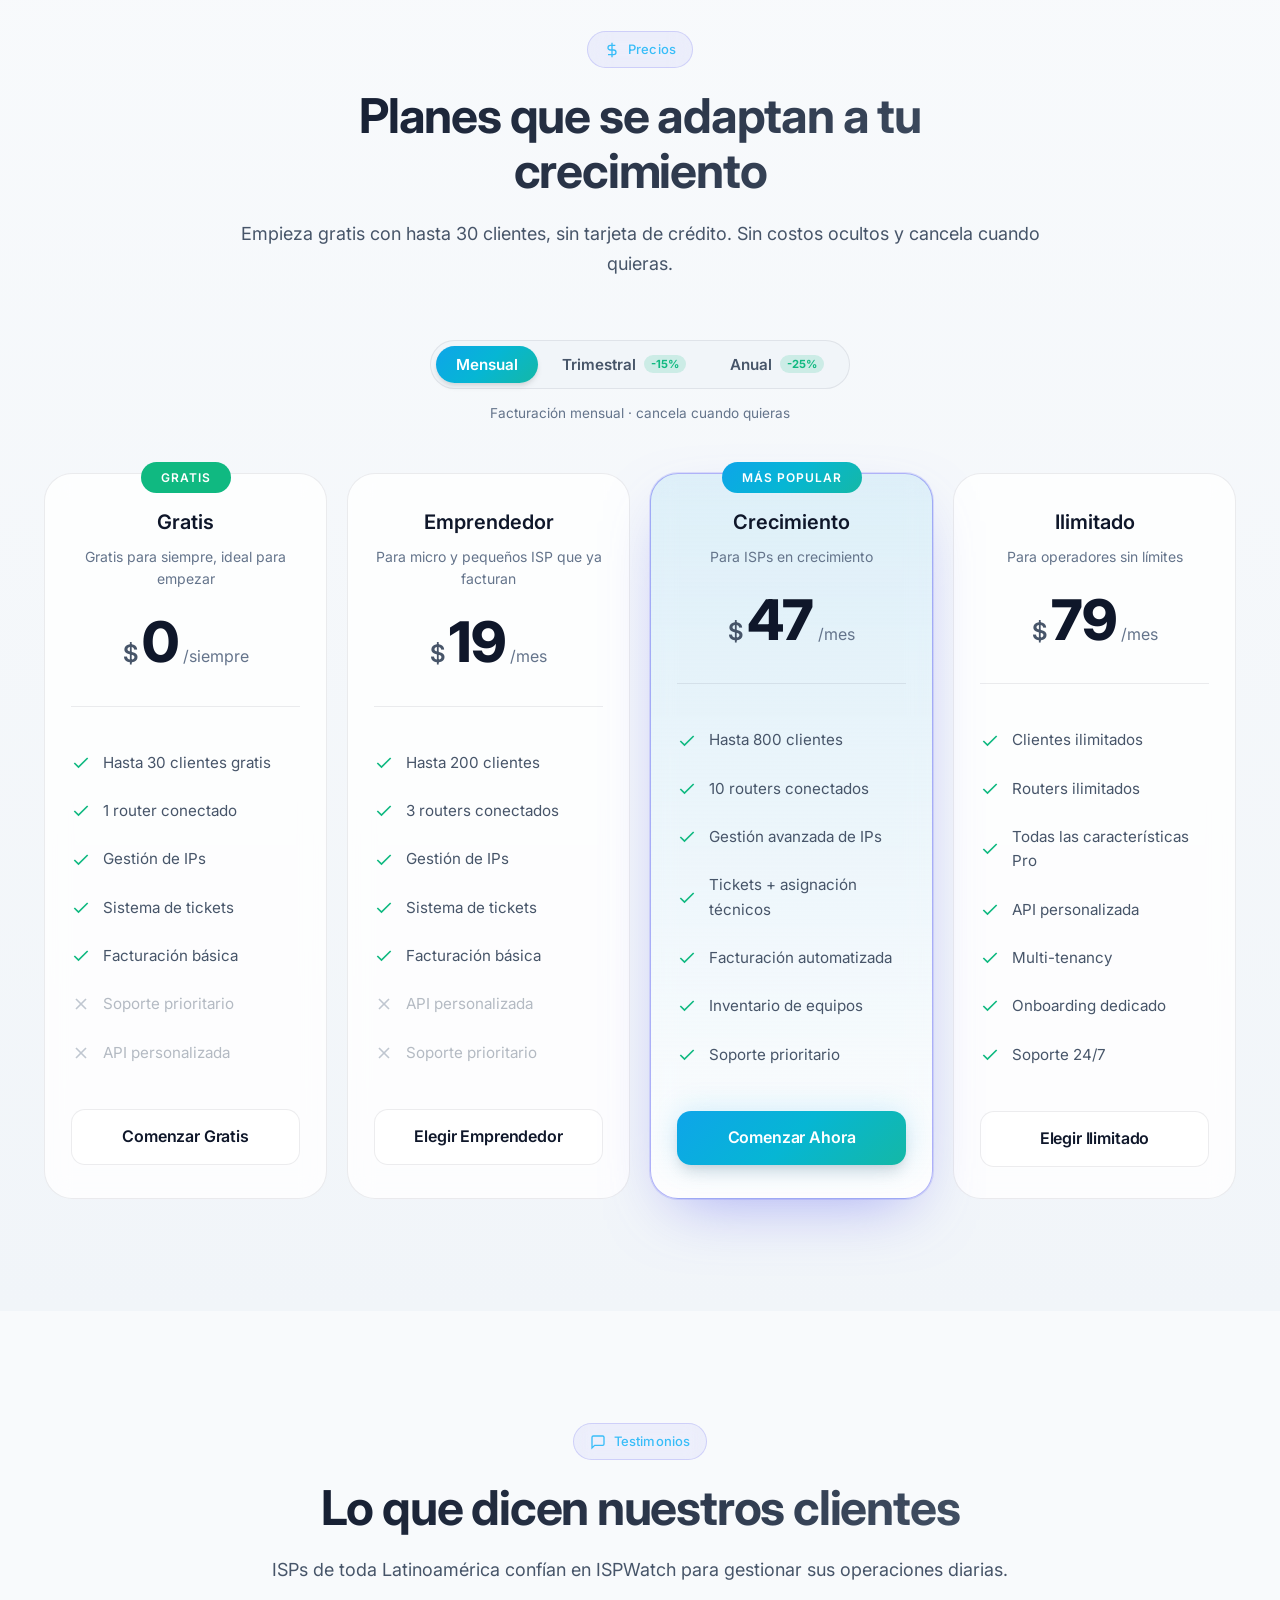
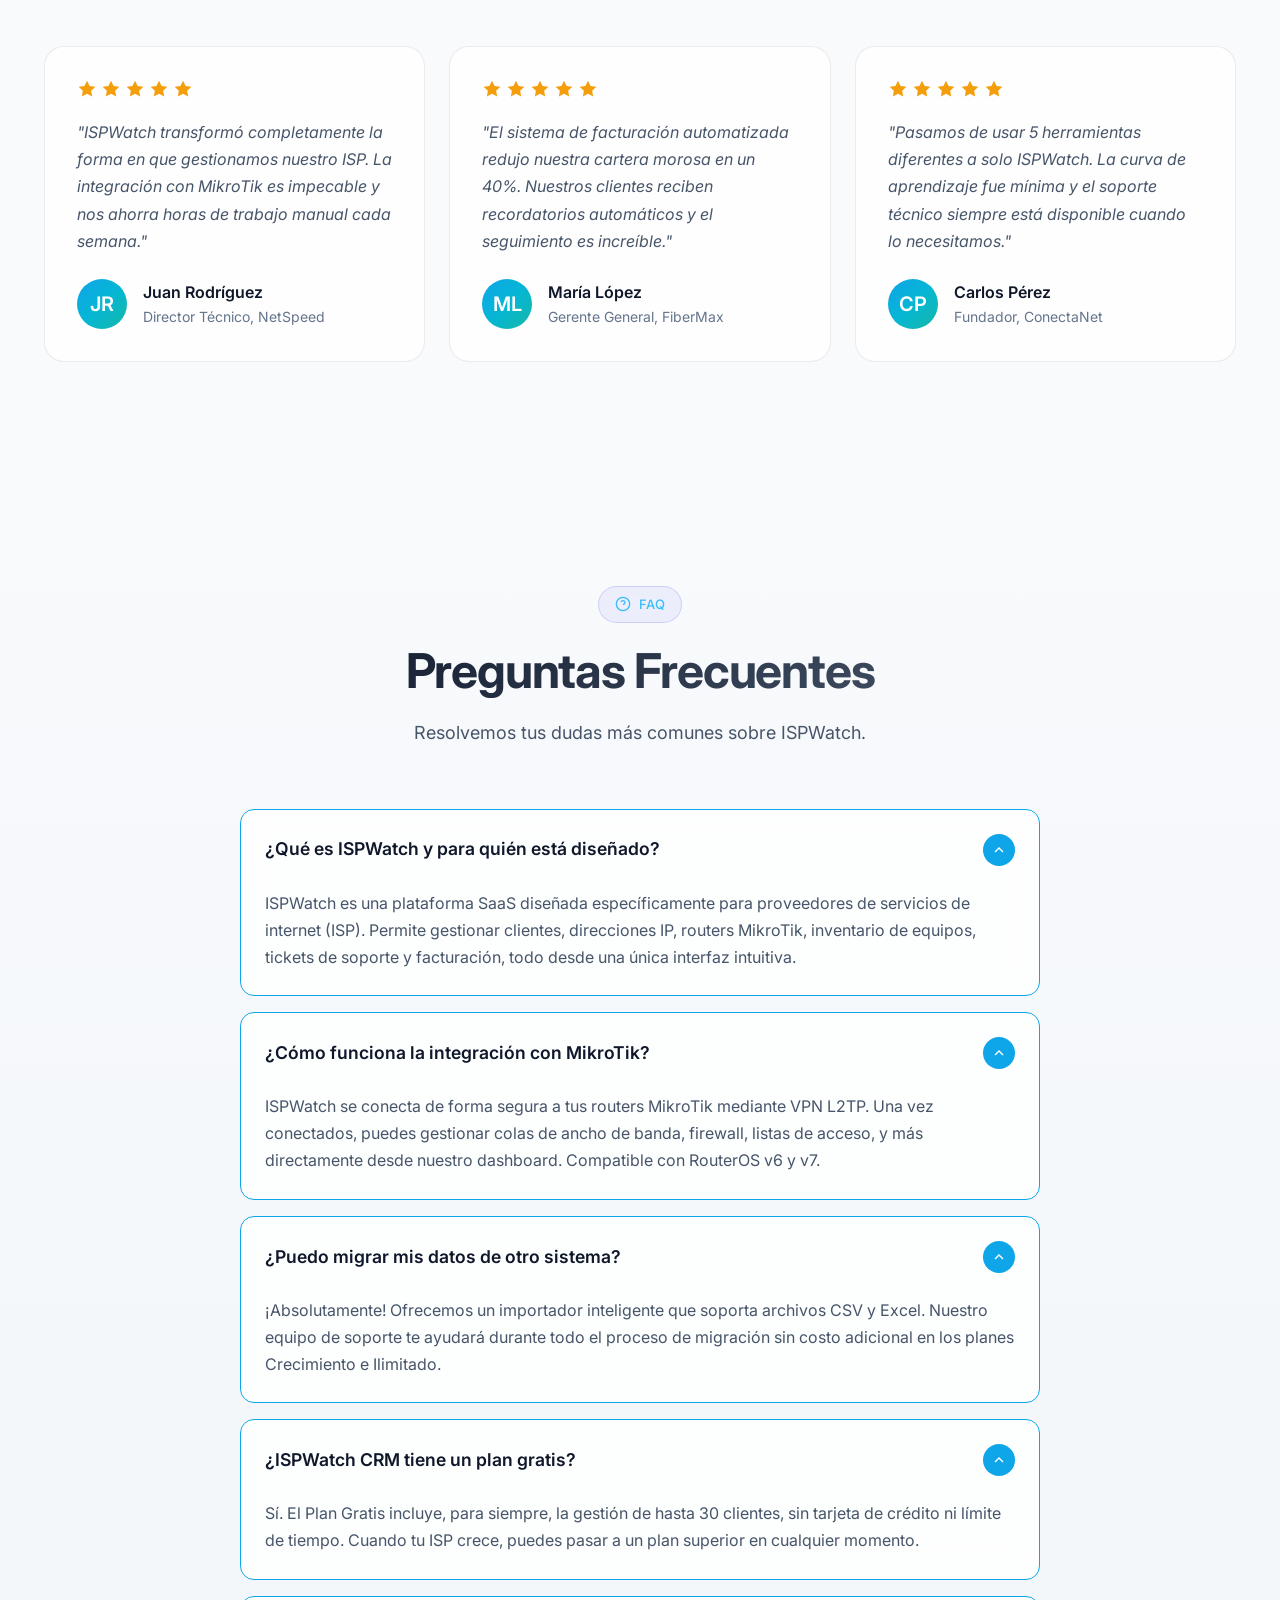
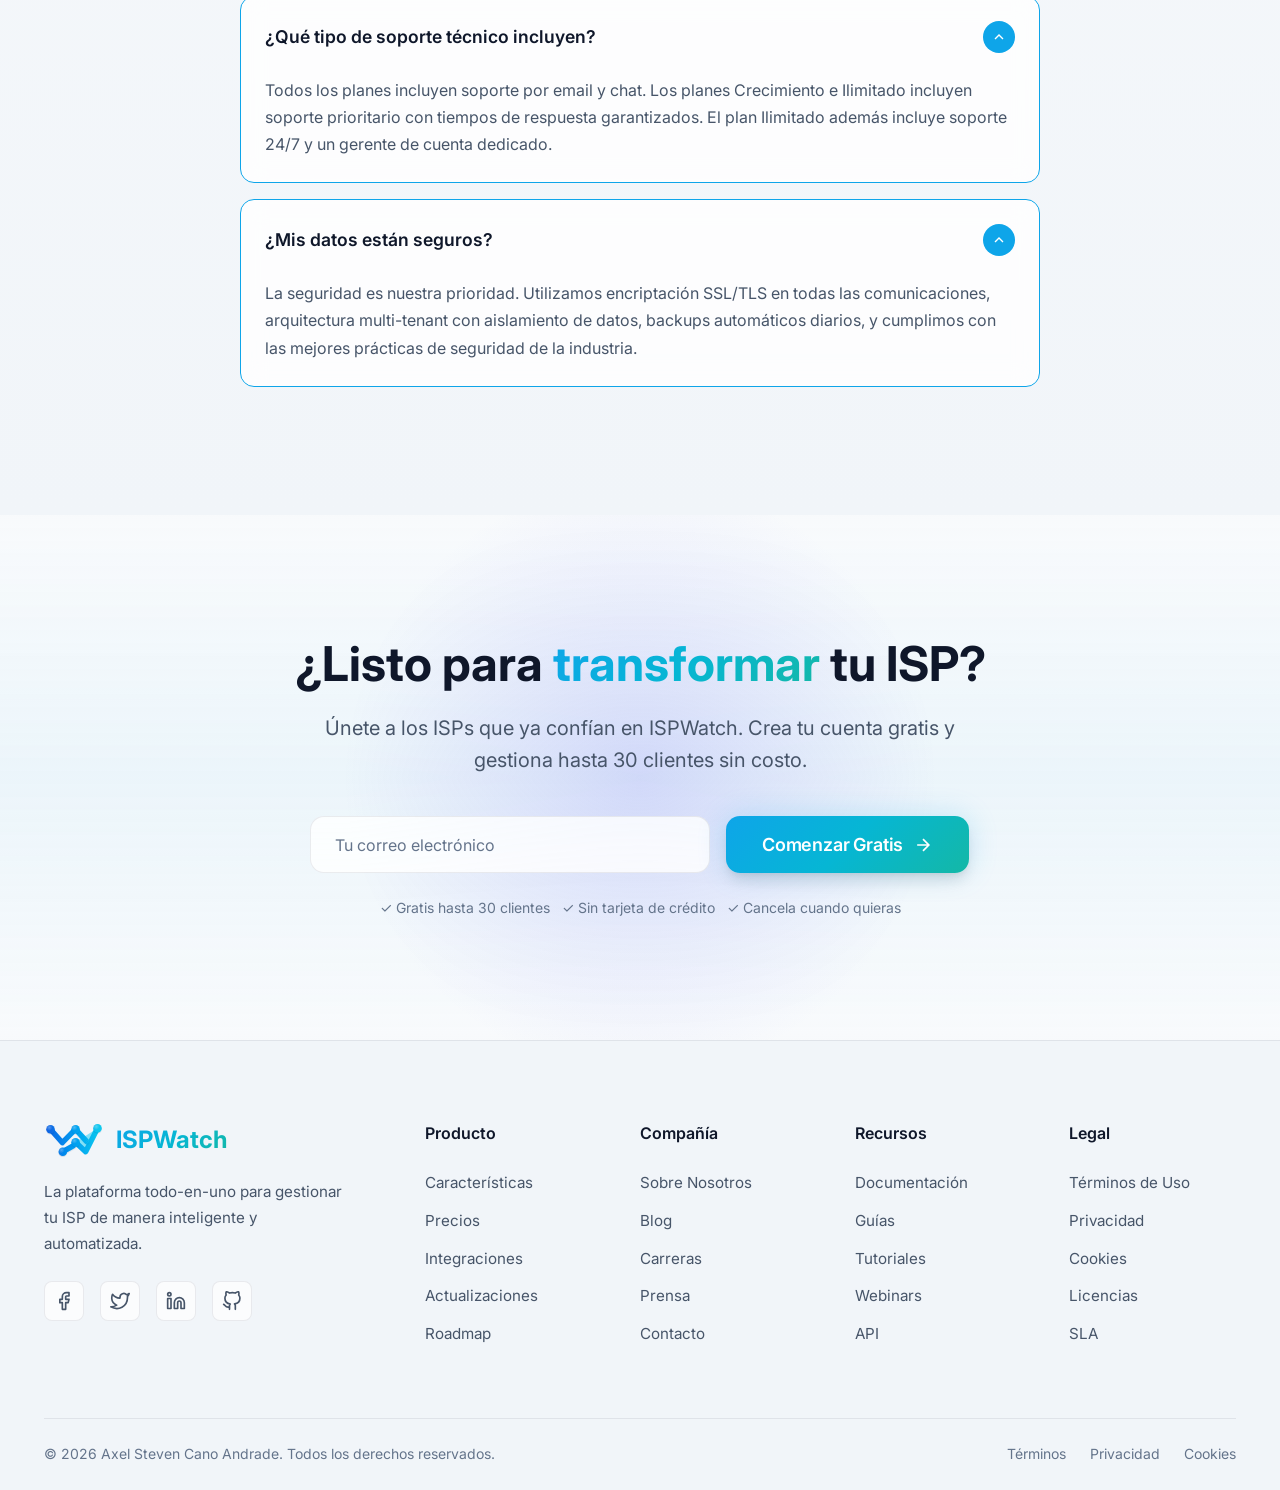
==== commit 9158a645: "fix: update legal name in footer and company data across multiple pages" ====
--- a/index.html
+++ b/index.html
@@ -129,6 +129,7 @@
     "@context": "https://schema.org",
     "@type": "Organization",
     "name": "ISPWatch",
+    "legalName": "Axel Steven Cano Andrade",
     "url": "https://ispwatch-crm.com",
     "logo": "https://ispwatch-crm.com/images/logo.png",
     "description": "Plataforma SaaS para la gestión integral de ISPs. Administra clientes, IPs, routers MikroTik, inventario, tickets y facturación.",
@@ -1405,7 +1406,7 @@
       </div>
 
       <div class="footer-bottom">
-        <p class="footer-copyright">© 2026 Razon Social Axel Steven Cano Andrade. Todos los derechos reservados.</p>
+        <p class="footer-copyright">© 2026 Axel Steven Cano Andrade. Todos los derechos reservados.</p>
         <div class="footer-legal">
           <a href="legal.html#terminos">Términos</a>
           <a href="legal.html#privacidad">Privacidad</a>
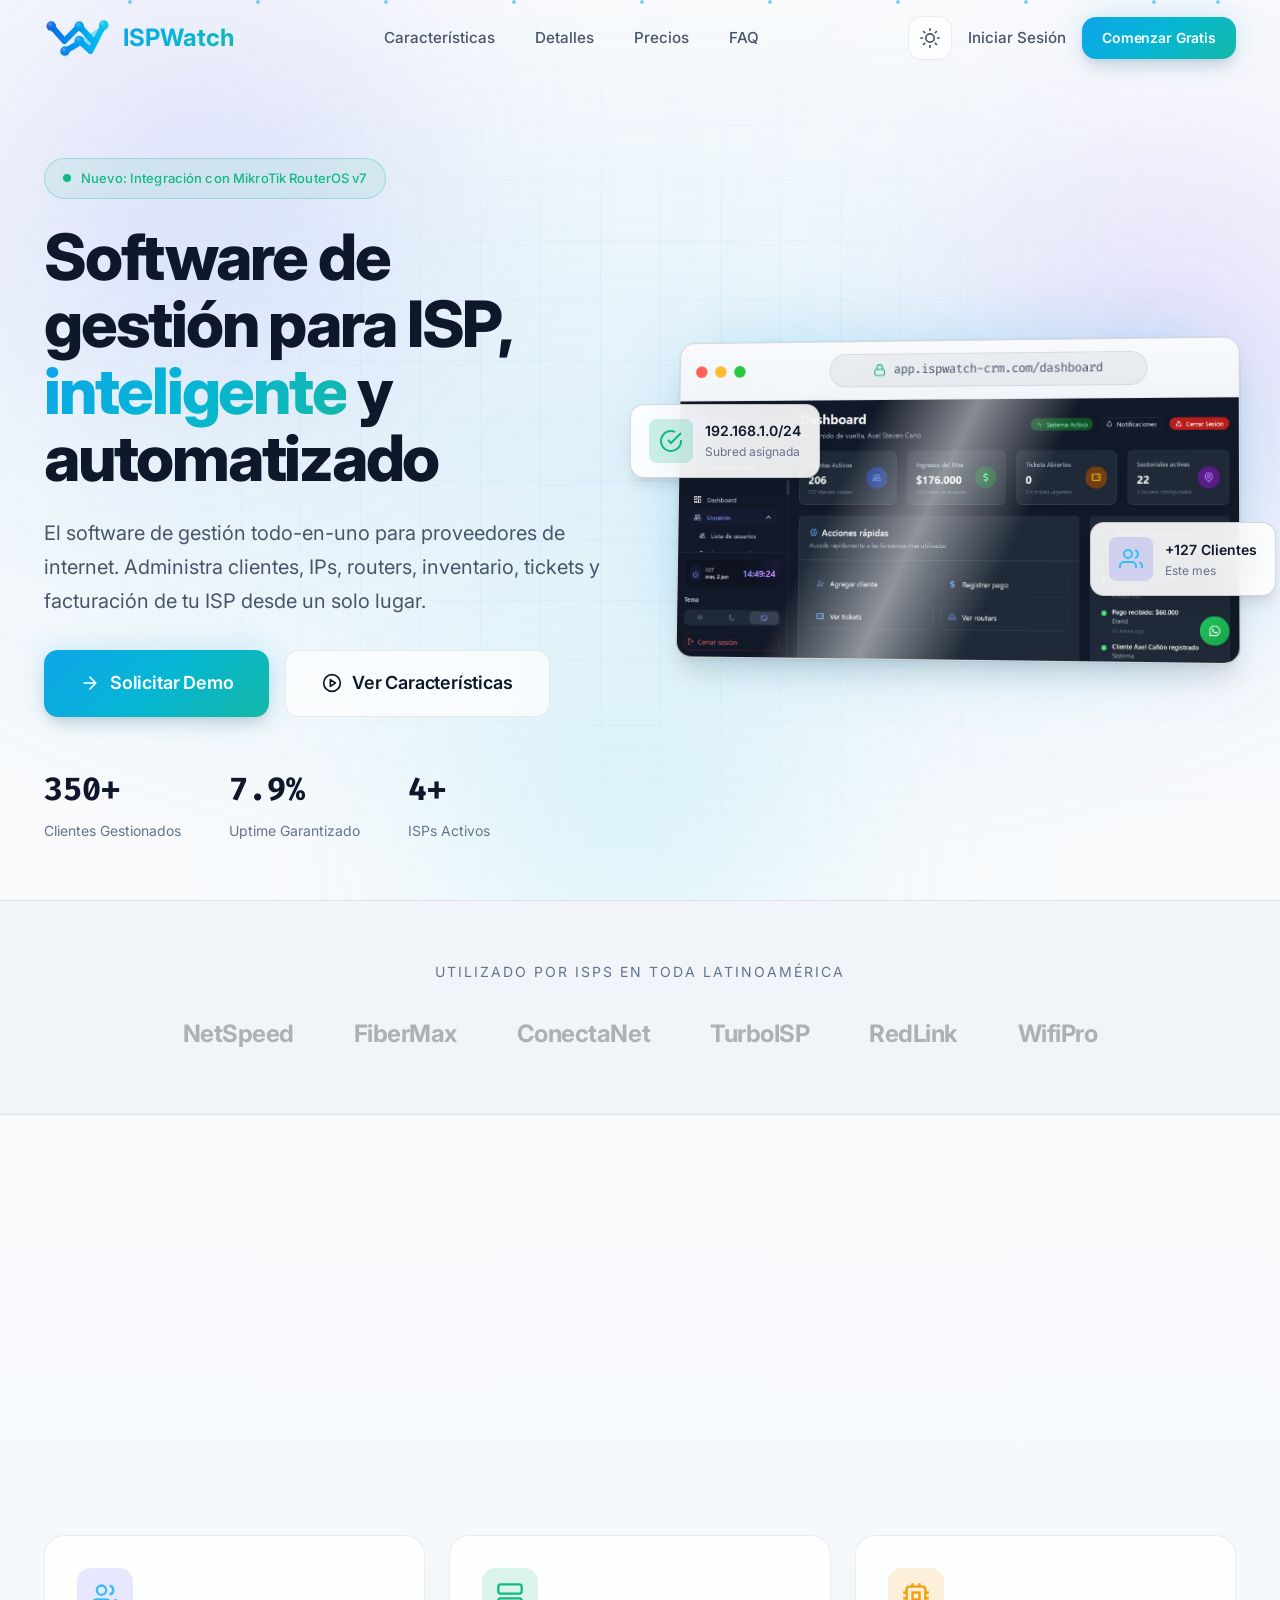
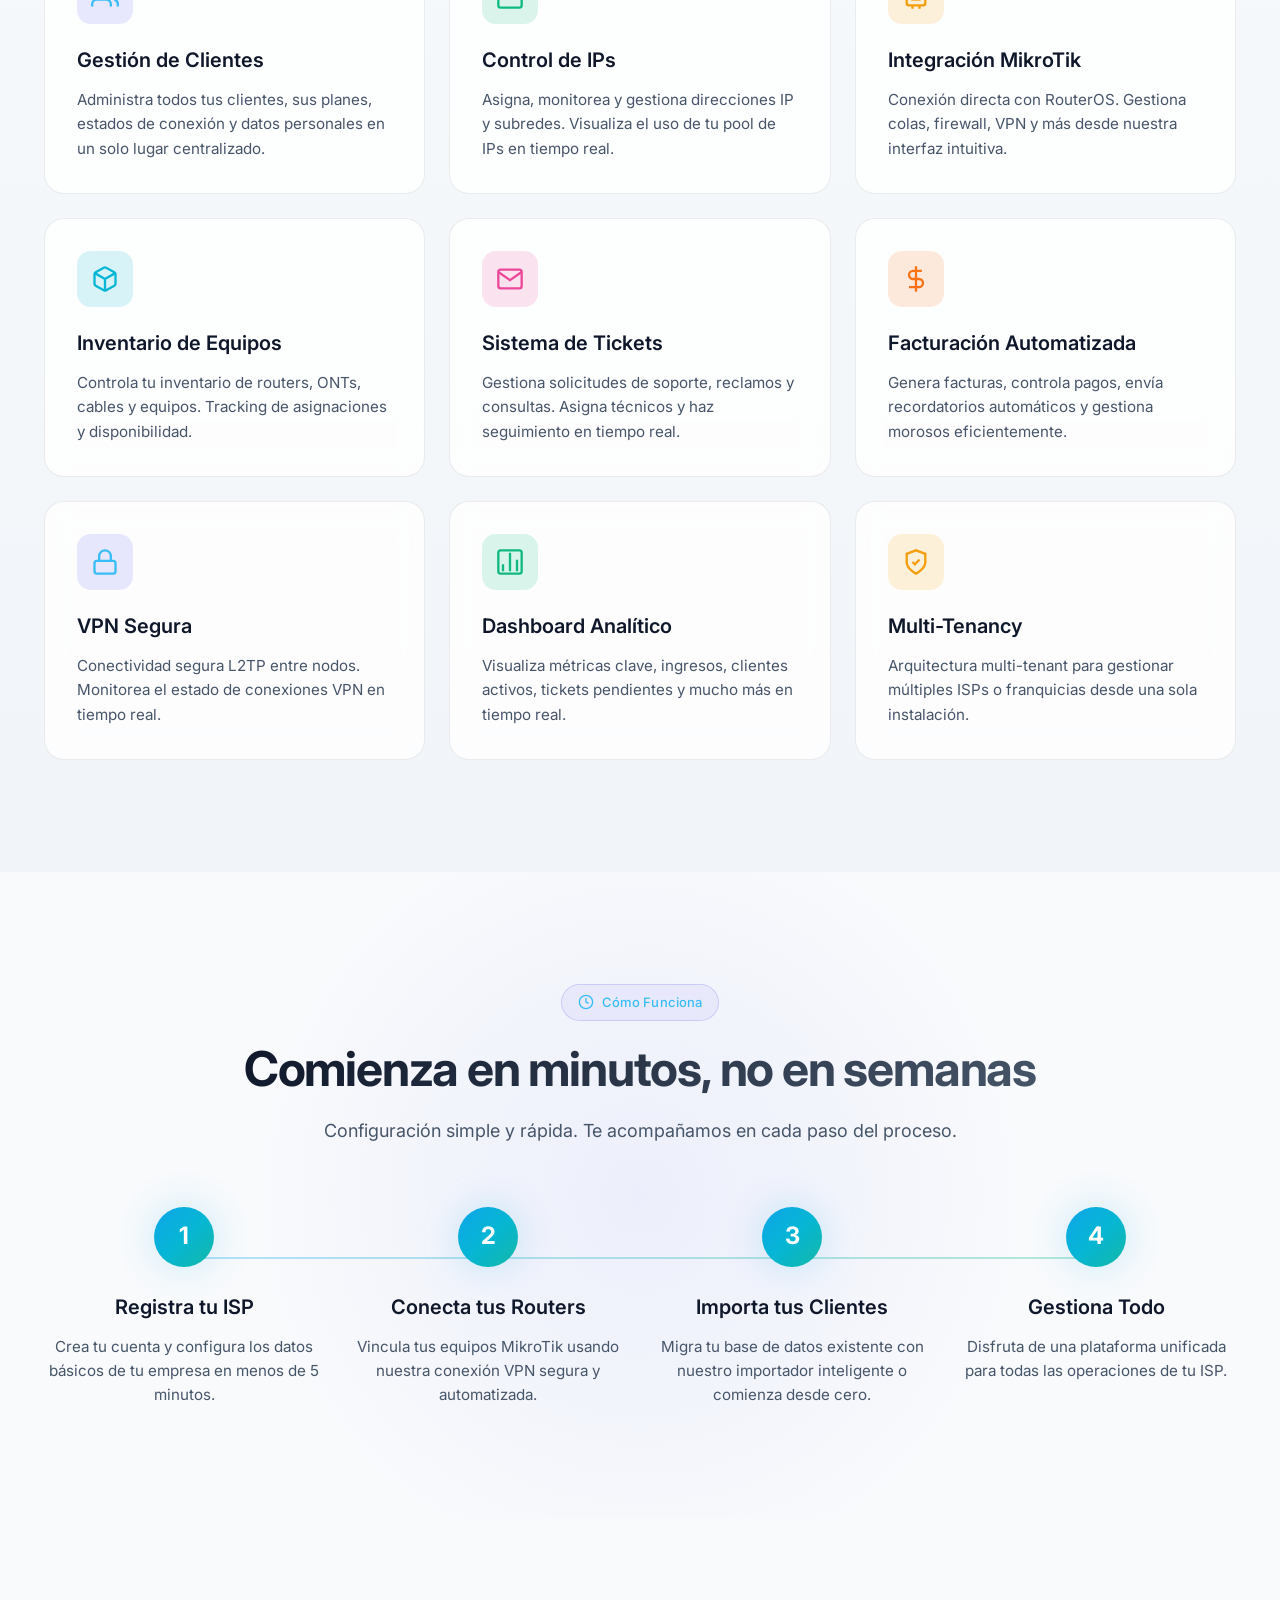
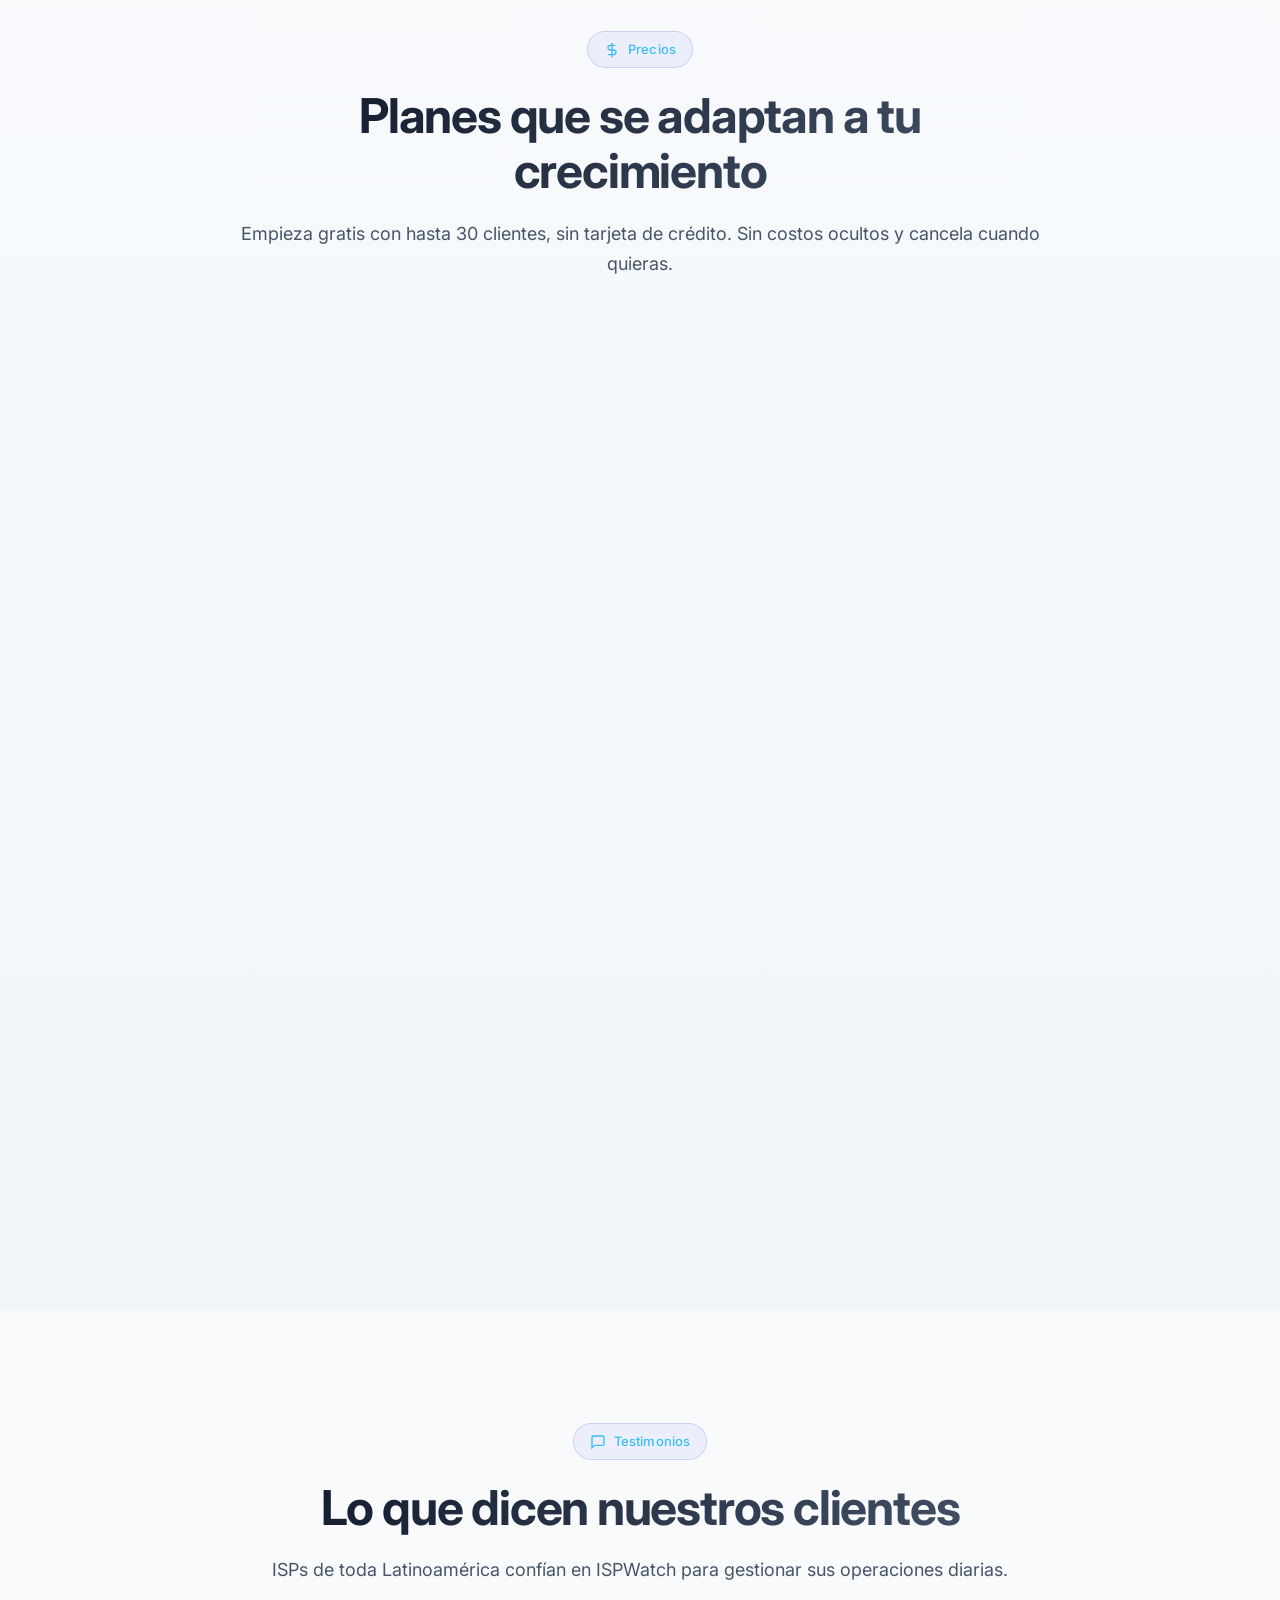
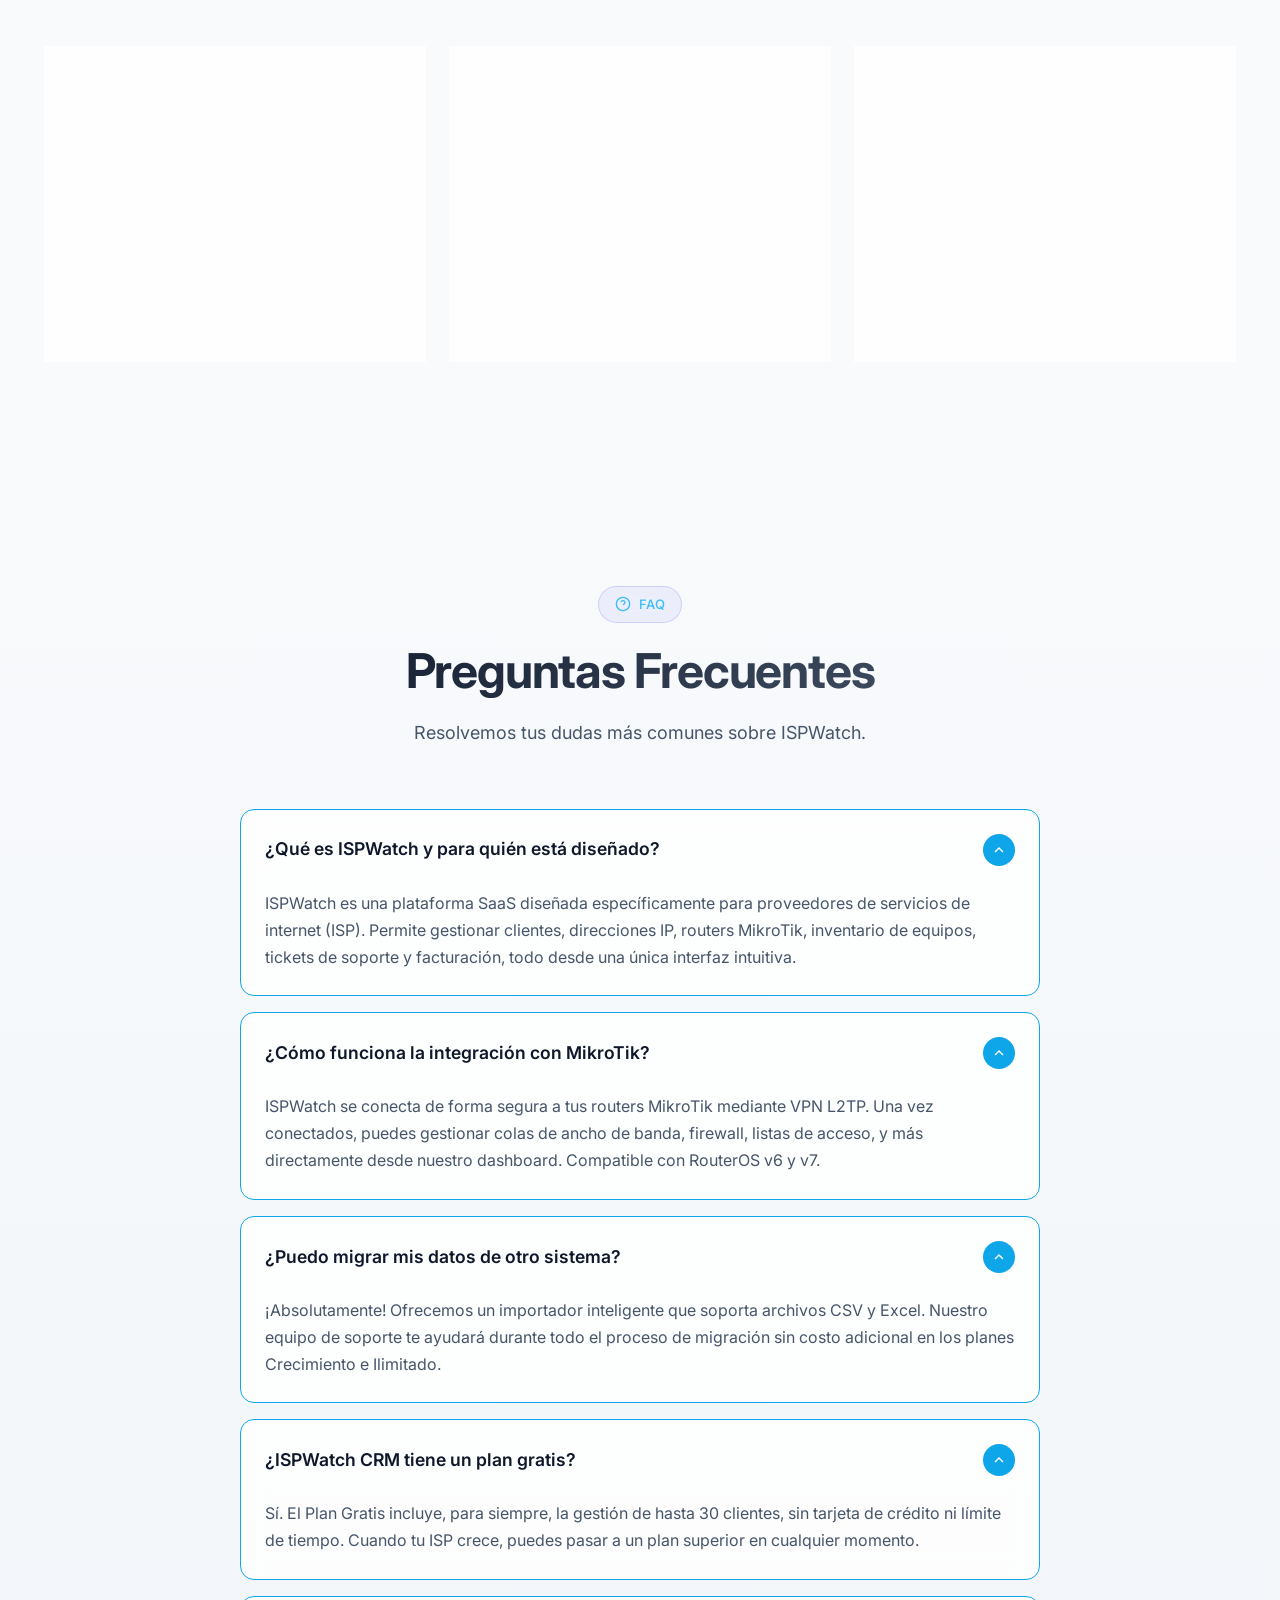
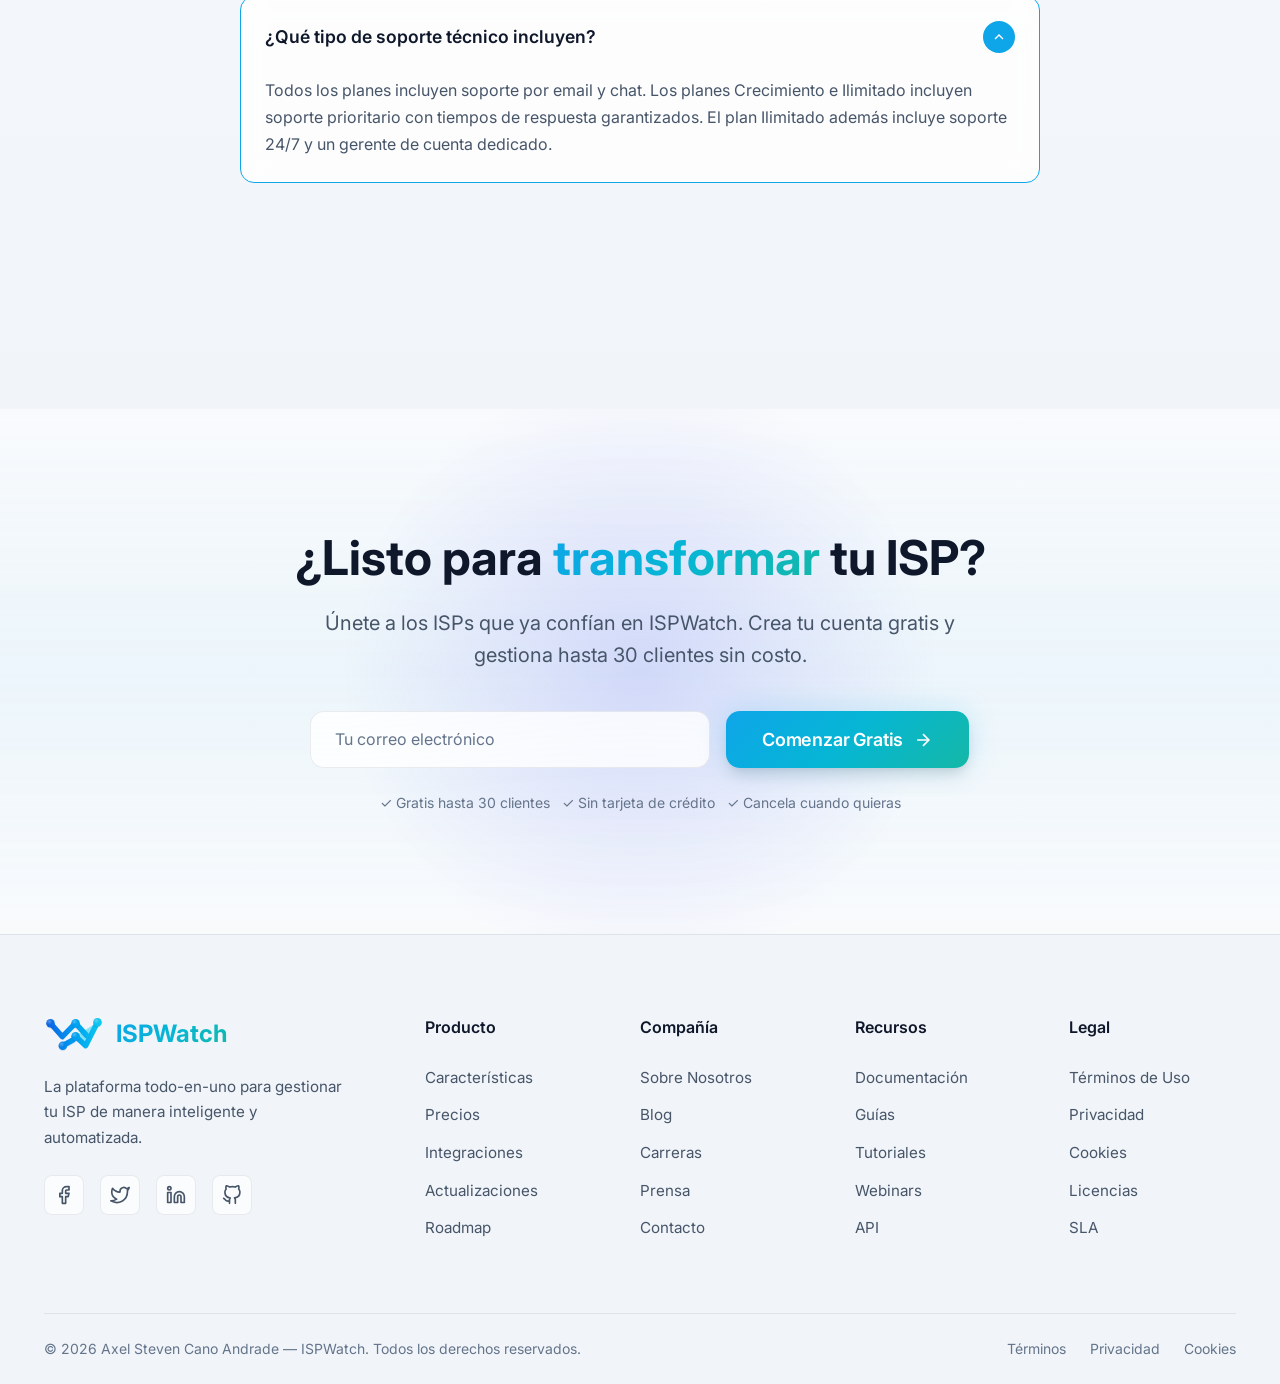
==== commit 8e4aafe9: "fix: muestra razón social Axel Steven Cano Andrade para verificación de Meta - Corrige Razón Social " ====
--- a/index.html
+++ b/index.html
@@ -1406,7 +1406,7 @@
       </div>
 
       <div class="footer-bottom">
-        <p class="footer-copyright">© 2026 Axel Steven Cano Andrade. Todos los derechos reservados.</p>
+        <p class="footer-copyright">© 2026 Axel Steven Cano Andrade — ISPWatch. Todos los derechos reservados.</p>
         <div class="footer-legal">
           <a href="legal.html#terminos">Términos</a>
           <a href="legal.html#privacidad">Privacidad</a>
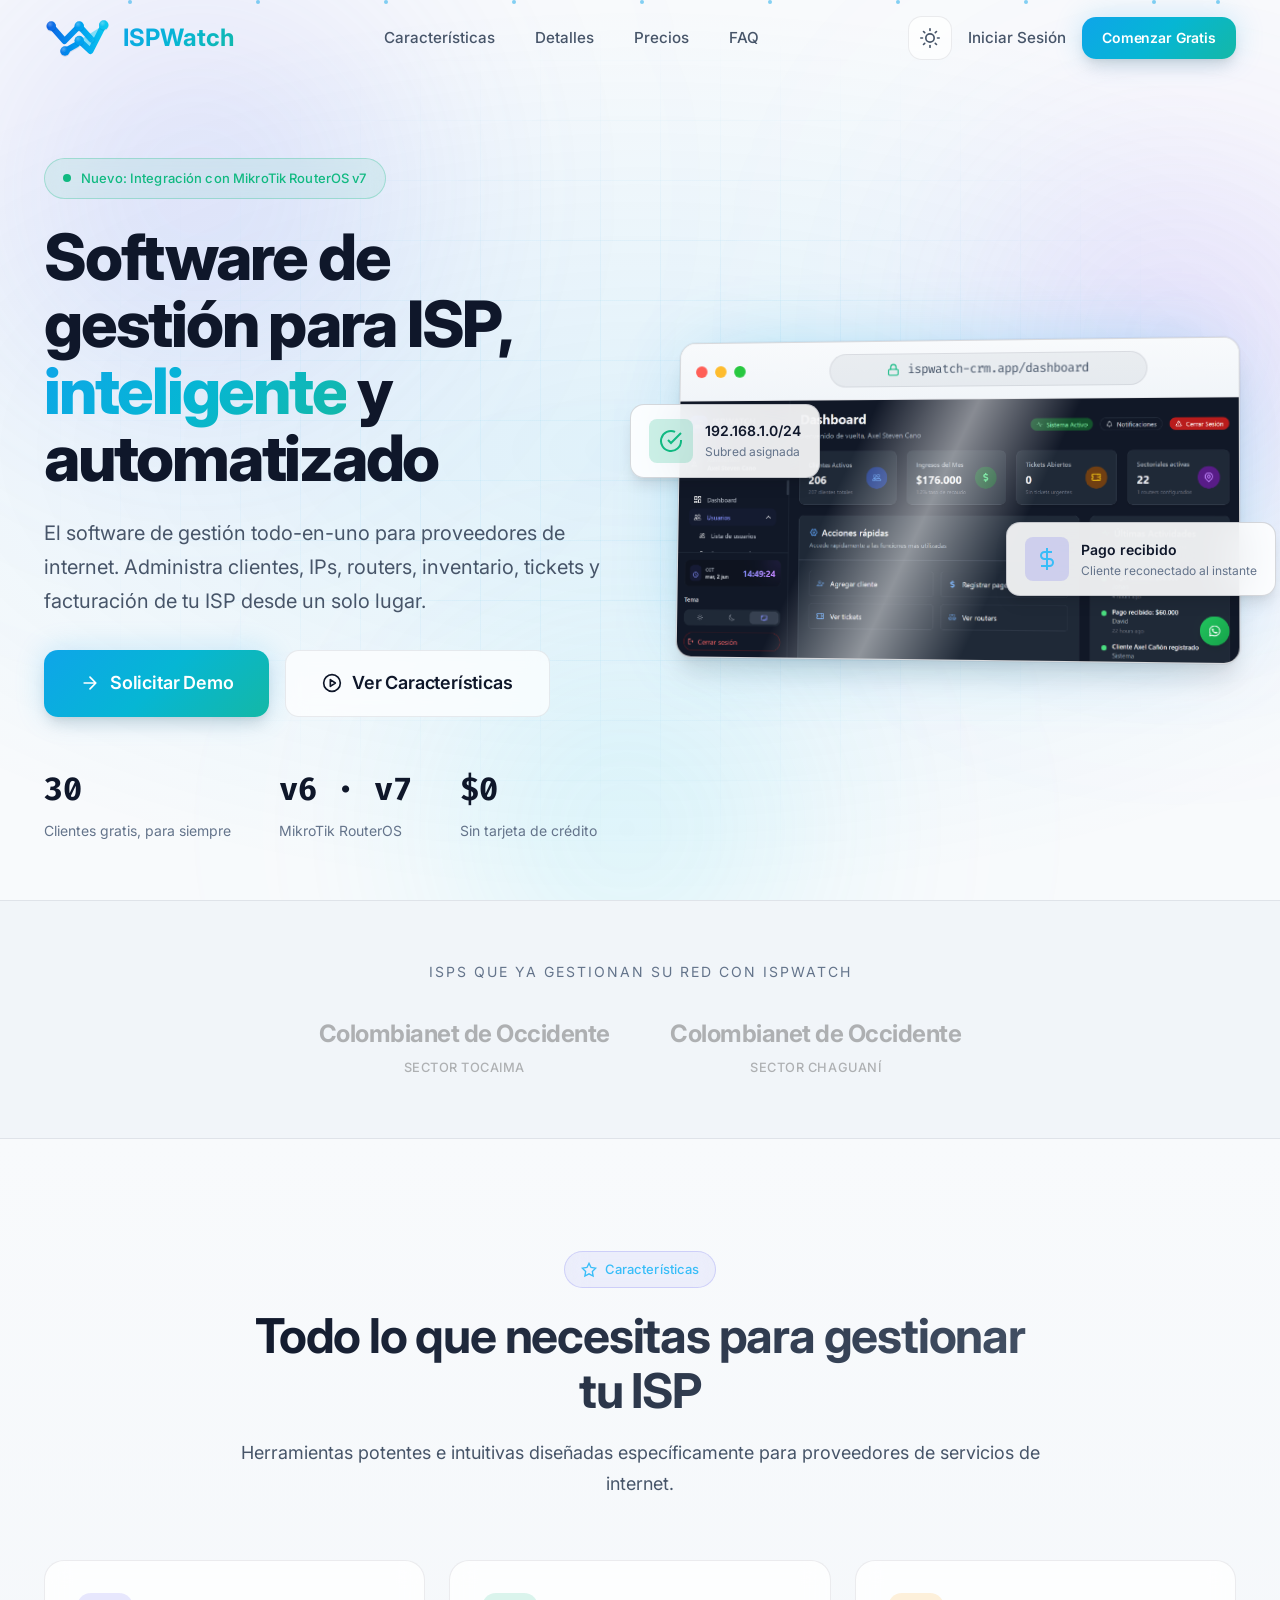
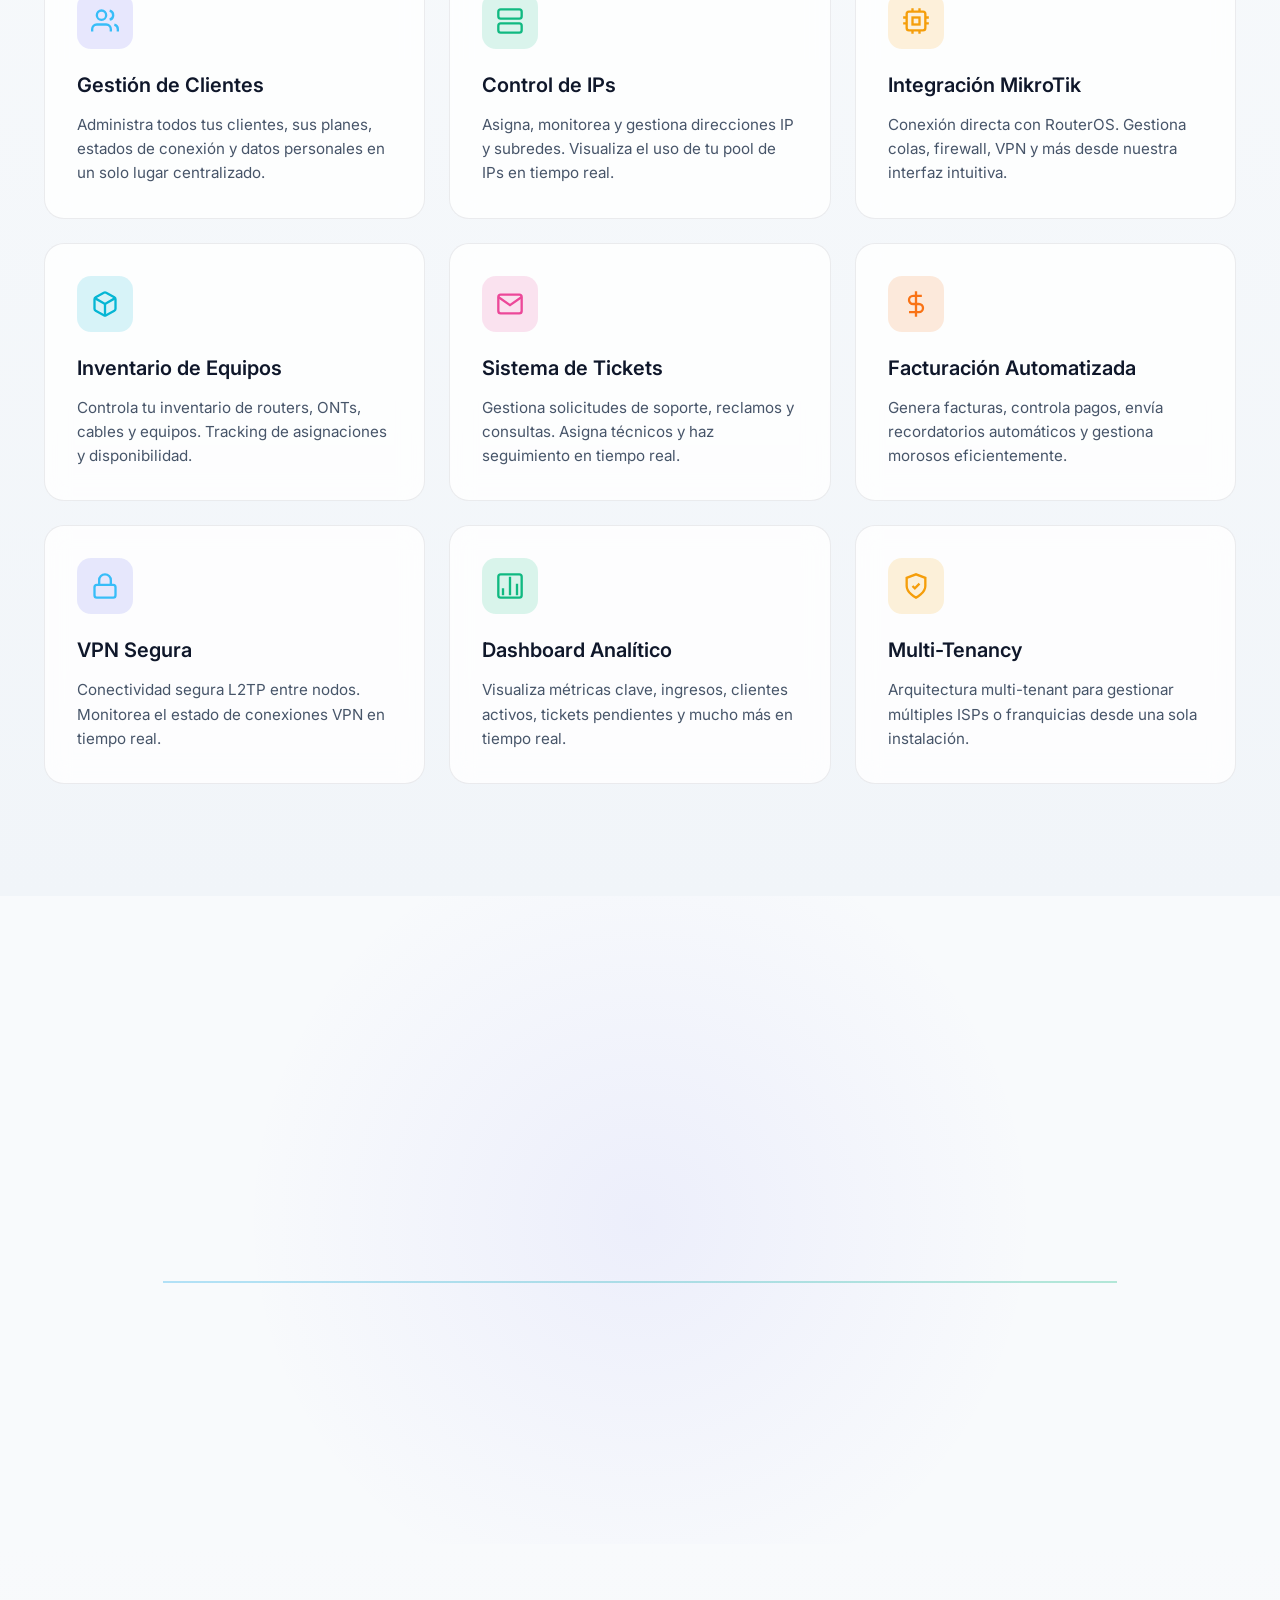
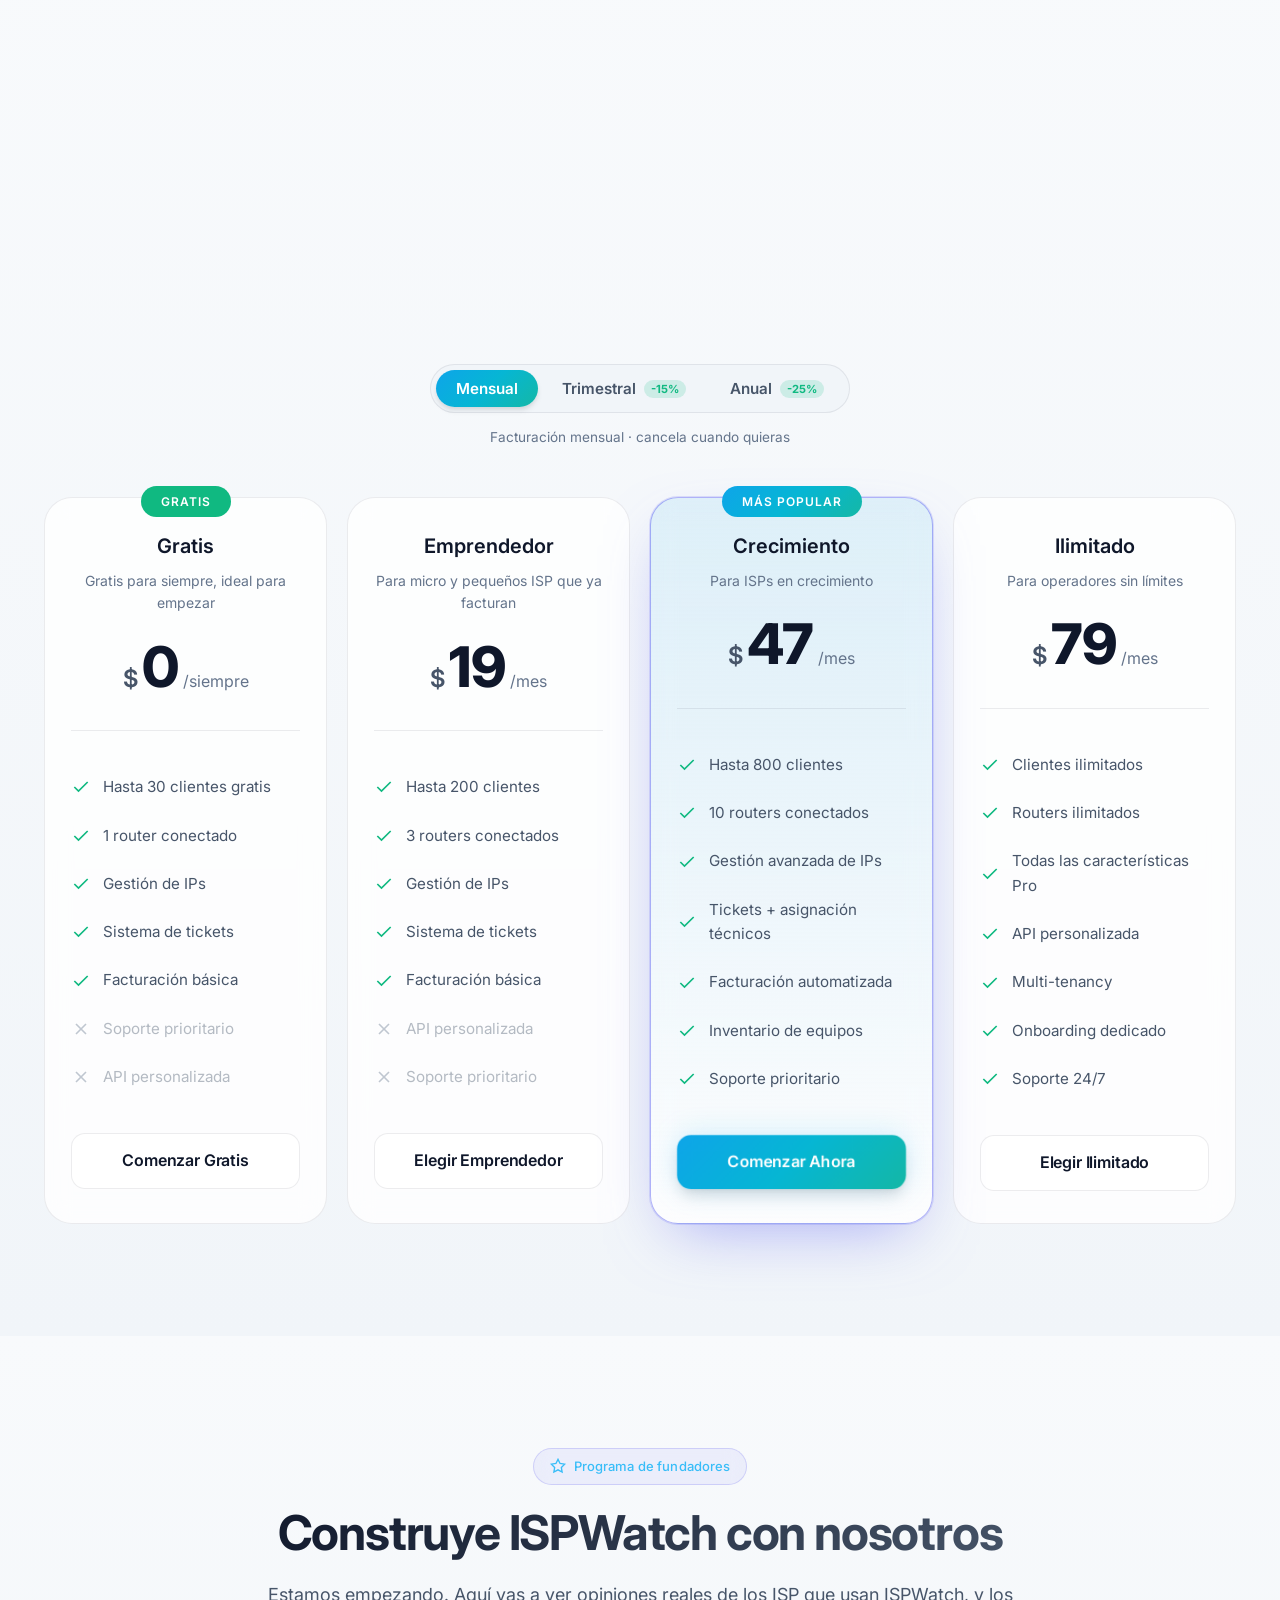
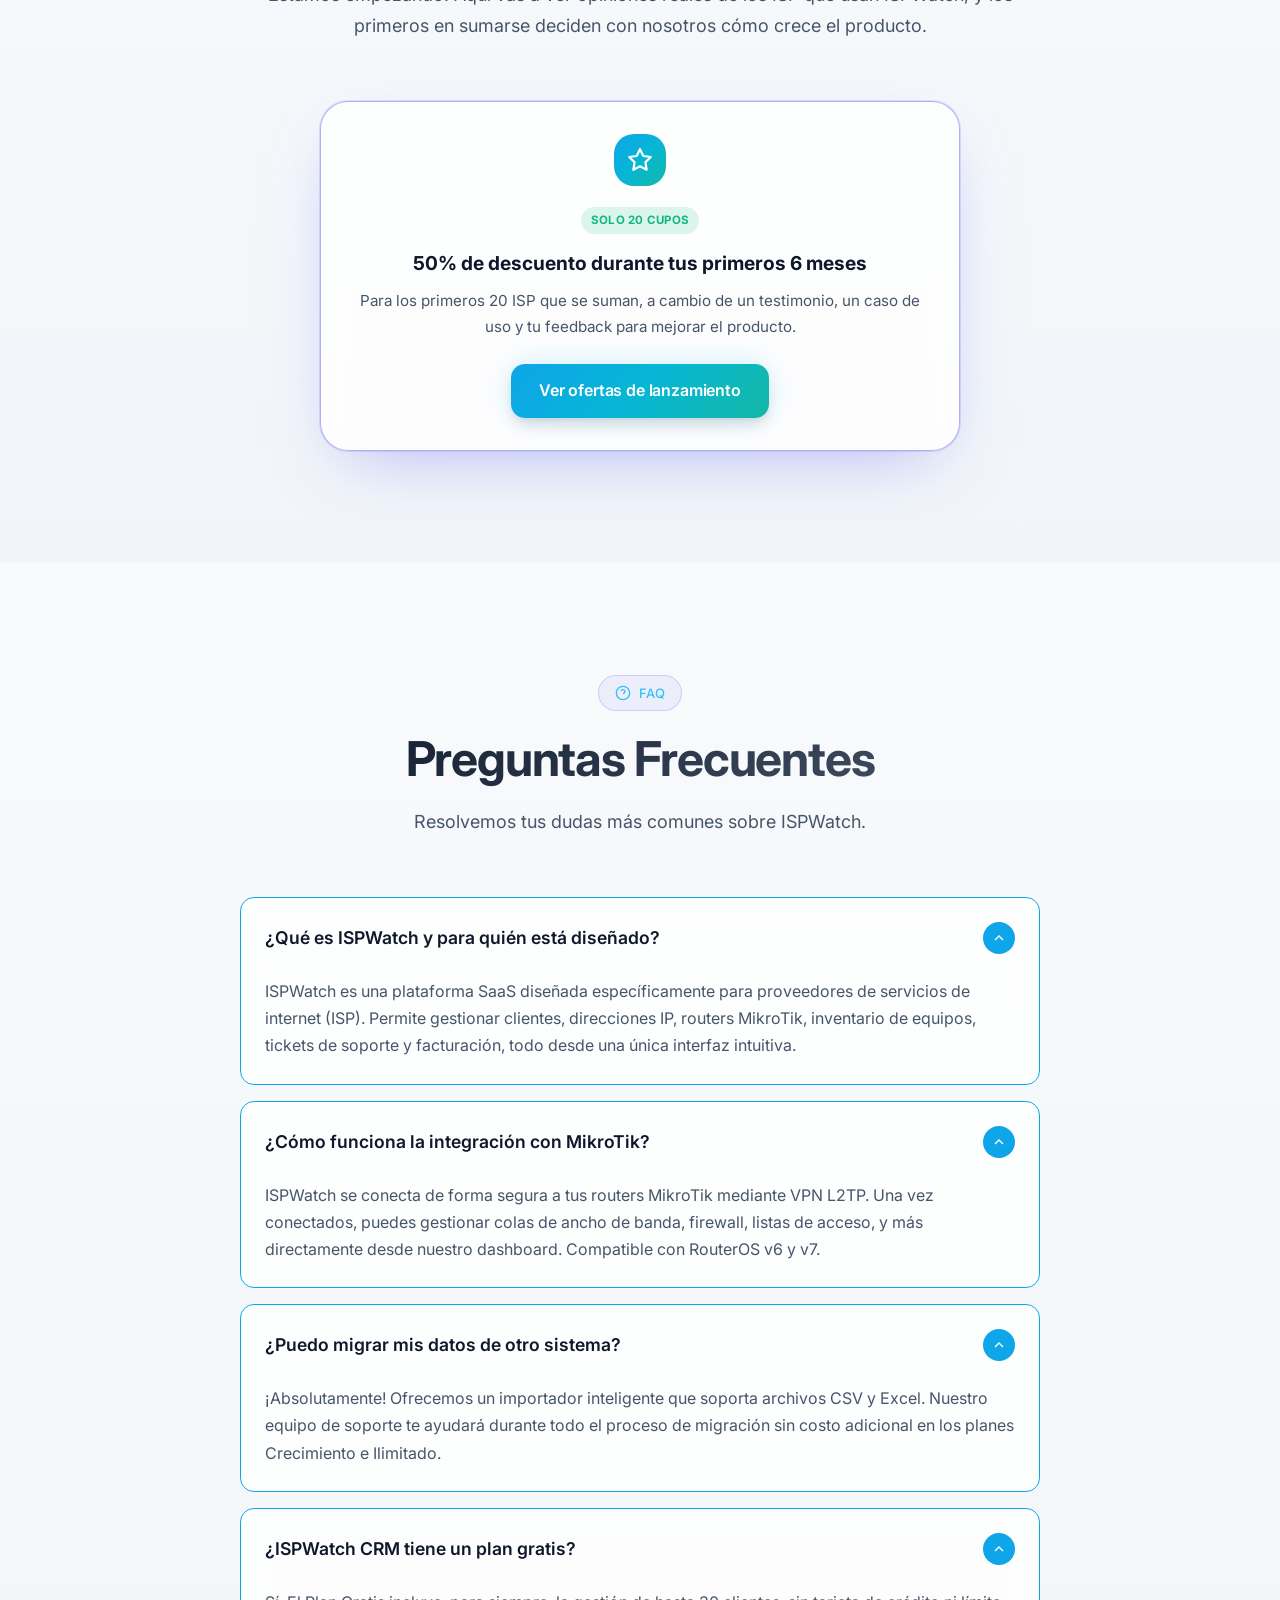
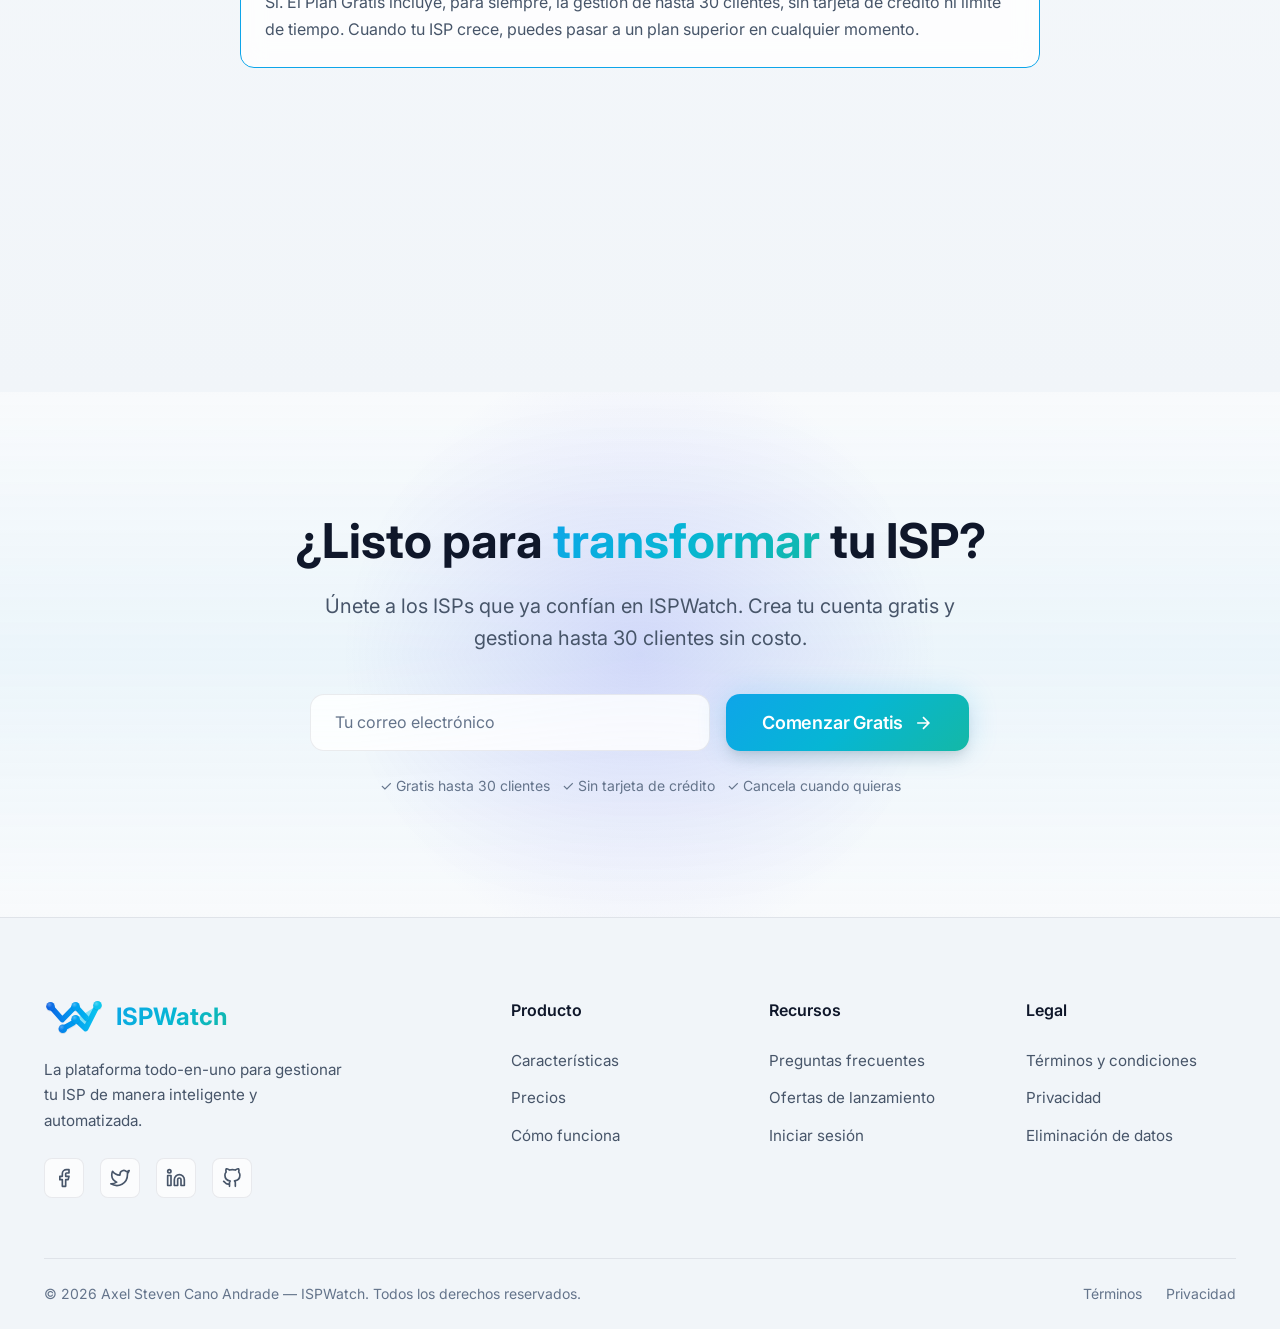
==== commit 1e04e85d: "Refactor navigation links and update SEO metadata across multiple pages; add 404 error page; enhance" ====
--- a/index.html
+++ b/index.html
@@ -8,49 +8,21 @@
   <!-- Facebook Domain Verification -->
   <meta name="facebook-domain-verification" content="q7xwzqzt8ai3w45t4z47kpyo1ayfc5" />
 
-  <!-- Primary SEO Meta Tags - Optimized for Google SERP -->
-  <title>ISPWatch CRM | Software de Gestión para ISP y Proveedores de Internet</title>
+  <!-- Primary SEO Meta Tags -->
+  <title>Software de Gestión para ISP y WISP | ISPWatch CRM</title>
   <meta name="description"
-    content="ISPWatch CRM: software todo-en-uno para gestionar tu ISP. Administra clientes, MikroTik RouterOS, facturación automática, control de IPs y tickets. Plan GRATIS hasta 30 clientes, sin tarjeta de crédito.">
-  <meta name="keywords"
-    content="ispwatch, ispwatch crm, ispwatch-crm, software para ISP, CRM para ISP, gestión ISP, MikroTik, RouterOS, software proveedores internet, facturación ISP, gestión clientes ISP, administración red ISP, sistema tickets ISP, inventario equipos ISP, integración MikroTik, VPN L2TP, software WISP, plataforma SaaS ISP, automatización ISP, sistema ISP, ERP para ISP, software internet provider, gestión proveedores wifi">
+    content="Gestiona tu ISP en un solo lugar: clientes, routers MikroTik, facturación automática, IPs y tickets. Plan gratis hasta 30 clientes, sin tarjeta de crédito.">
   <meta name="author" content="ISPWatch">
   <meta name="robots" content="index, follow, max-snippet:-1, max-image-preview:large, max-video-preview:-1">
-  <meta name="googlebot" content="index, follow, max-snippet:-1, max-image-preview:large, max-video-preview:-1">
-  <meta name="bingbot" content="index, follow, max-snippet:-1, max-image-preview:large, max-video-preview:-1">
   <link rel="canonical" href="https://ispwatch-crm.com/">
 
-  <!-- Geo Targeting for LATAM -->
-  <meta name="geo.region" content="LATAM">
-  <meta name="geo.placename" content="Latinoamérica">
-  <meta name="ICBM" content="-23.5505, -46.6333">
-  <meta name="DC.title" content="ISPWatch - Software para ISP">
-
   <!-- Mobile & Theme -->
-  <meta name="theme-color" content="#6366f1">
+  <meta name="theme-color" content="#2878E5">
   <meta name="apple-mobile-web-app-capable" content="yes">
   <meta name="apple-mobile-web-app-status-bar-style" content="black-translucent">
   <meta name="format-detection" content="telephone=no">
 
-  <!-- Content Type & Language -->
-  <meta http-equiv="Content-Language" content="es">
-  <meta name="language" content="Spanish">
-  <meta name="revisit-after" content="7 days">
-  <meta name="rating" content="General">
-  <meta name="distribution" content="global">
-
-  <!-- Hreflang for Regional Targeting -->
-  <link rel="alternate" hreflang="es" href="https://ispwatch-crm.com/">
-  <link rel="alternate" hreflang="es-MX" href="https://ispwatch-crm.com/">
-  <link rel="alternate" hreflang="es-AR" href="https://ispwatch-crm.com/">
-  <link rel="alternate" hreflang="es-CO" href="https://ispwatch-crm.com/">
-  <link rel="alternate" hreflang="es-CL" href="https://ispwatch-crm.com/">
-  <link rel="alternate" hreflang="es-PE" href="https://ispwatch-crm.com/">
-  <link rel="alternate" hreflang="es-EC" href="https://ispwatch-crm.com/">
-  <link rel="alternate" hreflang="es-VE" href="https://ispwatch-crm.com/">
-  <link rel="alternate" hreflang="x-default" href="https://ispwatch-crm.com/">
-
-  <!-- Open Graph / Facebook - Optimized -->
+  <!-- Open Graph / Facebook -->
   <meta property="og:type" content="website">
   <meta property="og:url" content="https://ispwatch-crm.com/">
   <meta property="og:title" content="ISPWatch CRM | Software de Gestión para ISP">
@@ -61,19 +33,19 @@
   <meta property="og:image:width" content="1200">
   <meta property="og:image:height" content="630">
   <meta property="og:image:alt" content="ISPWatch CRM - Software para gestión de ISP">
-  <meta property="og:locale" content="es_ES">
+  <meta property="og:locale" content="es_LA">
   <meta property="og:site_name" content="ISPWatch">
 
-  <!-- Twitter Card - Optimized -->
+  <!-- Twitter Card -->
   <meta name="twitter:card" content="summary_large_image">
-  <meta name="twitter:site" content="@ispwatch">
+  <meta name="twitter:site" content="@ISPWATCHAPP">
   <meta name="twitter:url" content="https://ispwatch-crm.com/">
   <meta name="twitter:title" content="ISPWatch CRM | Software de Gestión para ISP">
   <meta name="twitter:description"
     content="Automatiza tu ISP: gestión de clientes, MikroTik, facturación y tickets. Plan gratis hasta 30 clientes.">
   <meta name="twitter:image" content="https://ispwatch-crm.com/images/og-image.png">
   <meta name="twitter:image:alt" content="ISPWatch Dashboard">
-  <meta name="twitter:creator" content="@ispwatch">
+  <meta name="twitter:creator" content="@ISPWATCHAPP">
 
   <!-- Favicon & App Icons -->
   <link rel="icon" type="image/svg+xml" href="favicon.svg">
@@ -98,29 +70,12 @@
   {
     "@context": "https://schema.org",
     "@type": "WebSite",
+    "@id": "https://ispwatch-crm.com/#website",
     "name": "ISPWatch CRM",
-    "alternateName": ["ISPWatch", "ISP Watch", "ISPWatch CRM", "Software CRM para ISP"],
-    "url": "https://ispwatch-crm.com",
-    "potentialAction": {
-      "@type": "SearchAction",
-      "target": "https://ispwatch-crm.com/buscar?q={search_term_string}",
-      "query-input": "required name=search_term_string"
-    }
-  }
-  </script>
-
-  <script type="application/ld+json">
-  {
-    "@context": "https://schema.org",
-    "@type": "BreadcrumbList",
-    "itemListElement": [
-      {
-        "@type": "ListItem",
-        "position": 1,
-        "name": "Inicio",
-        "item": "https://ispwatch-crm.com/"
-      }
-    ]
+    "alternateName": ["ISPWatch", "ISP Watch"],
+    "url": "https://ispwatch-crm.com/",
+    "inLanguage": "es",
+    "publisher": { "@id": "https://ispwatch-crm.com/#organization" }
   }
   </script>
 
@@ -128,26 +83,28 @@
   {
     "@context": "https://schema.org",
     "@type": "Organization",
+    "@id": "https://ispwatch-crm.com/#organization",
     "name": "ISPWatch",
     "legalName": "Axel Steven Cano Andrade",
-    "url": "https://ispwatch-crm.com",
+    "url": "https://ispwatch-crm.com/",
     "logo": "https://ispwatch-crm.com/images/logo.png",
     "description": "Plataforma SaaS para la gestión integral de ISPs. Administra clientes, IPs, routers MikroTik, inventario, tickets y facturación.",
     "foundingDate": "2025",
     "address": {
       "@type": "PostalAddress",
-      "addressCountry": "LATAM"
+      "addressCountry": "CO"
     },
     "sameAs": [
-      "https://facebook.com/ispwatch",
-      "https://twitter.com/ispwatch",
-      "https://linkedin.com/company/ispwatch",
-      "https://github.com/ispwatch"
+      "https://www.facebook.com/people/ISPWatch-App",
+      "https://x.com/ISPWATCHAPP",
+      "https://www.linkedin.com/in/isp-watch-b9a697414/",
+      "https://github.com/ispwatchcol"
     ],
     "contactPoint": {
       "@type": "ContactPoint",
-      "contactType": "Customer Support",
-      "email": "soporte@ispwatch-crm.com"
+      "contactType": "customer support",
+      "email": "soporte@ispwatch-crm.com",
+      "availableLanguage": "es"
     }
   }
   </script>
@@ -156,15 +113,21 @@
   {
     "@context": "https://schema.org",
     "@type": "SoftwareApplication",
-    "name": "ISPWatch",
+    "@id": "https://ispwatch-crm.com/#software",
+    "name": "ISPWatch CRM",
+    "description": "Software de gestión para ISP y WISP: clientes, routers MikroTik, facturación automática, control de IPs, inventario y tickets.",
+    "url": "https://ispwatch-crm.com/",
+    "image": "https://ispwatch-crm.com/images/dashboard.png",
     "applicationCategory": "BusinessApplication",
     "operatingSystem": "Web Browser",
+    "publisher": { "@id": "https://ispwatch-crm.com/#organization" },
     "offers": {
       "@type": "AggregateOffer",
       "priceCurrency": "USD",
       "lowPrice": "0",
-      "highPrice": "149",
-      "offerCount": "4"
+      "highPrice": "79",
+      "offerCount": "4",
+      "url": "https://ispwatch-crm.com/precios"
     },
     "featureList": [
       "Gestión de clientes ISP",
@@ -237,126 +200,32 @@
   }
   </script>
 
-  <script type="application/ld+json">
-  {
-    "@context": "https://schema.org",
-    "@type": "Product",
-    "name": "ISPWatch Gratis",
-    "description": "Plan Gratis para siempre: gestiona hasta 30 clientes sin costo ni tarjeta de crédito",
-    "image": [
-      "https://ispwatch-crm.com/images/logo.png",
-      "https://ispwatch-crm.com/images/dashboard.png"
-    ],
-    "brand": {
-      "@type": "Brand",
-      "name": "ISPWatch"
-    },
-    "offers": {
-      "@type": "Offer",
-      "price": "0",
-      "priceCurrency": "USD",
-      "availability": "https://schema.org/InStock",
-      "url": "https://ispwatch-crm.com/#pricing"
-    }
-  }
-  </script>
-
-  <script type="application/ld+json">
-  {
-    "@context": "https://schema.org",
-    "@type": "Product",
-    "name": "ISPWatch Emprendedor",
-    "description": "Plan Emprendedor para micro y pequeños ISP que ya facturan",
-    "image": [
-      "https://ispwatch-crm.com/images/logo.png",
-      "https://ispwatch-crm.com/images/dashboard.png"
-    ],
-    "brand": {
-      "@type": "Brand",
-      "name": "ISPWatch"
-    },
-    "offers": {
-      "@type": "Offer",
-      "price": "19",
-      "priceCurrency": "USD",
-      "priceValidUntil": "2026-12-31",
-      "availability": "https://schema.org/InStock",
-      "url": "https://ispwatch-crm.com/#pricing"
-    }
-  }
-  </script>
-
-  <script type="application/ld+json">
-  {
-    "@context": "https://schema.org",
-    "@type": "Product",
-    "name": "ISPWatch Crecimiento",
-    "description": "Plan Crecimiento para ISPs en crecimiento",
-    "image": [
-      "https://ispwatch-crm.com/images/logo.png",
-      "https://ispwatch-crm.com/images/dashboard.png"
-    ],
-    "brand": {
-      "@type": "Brand",
-      "name": "ISPWatch"
-    },
-    "offers": {
-      "@type": "Offer",
-      "price": "47",
-      "priceCurrency": "USD",
-      "priceValidUntil": "2026-12-31",
-      "availability": "https://schema.org/InStock",
-      "url": "https://ispwatch-crm.com/#pricing"
-    }
-  }
-  </script>
-
-  <script type="application/ld+json">
-  {
-    "@context": "https://schema.org",
-    "@type": "Product",
-    "name": "ISPWatch Ilimitado",
-    "description": "Plan Ilimitado para operadores sin límites",
-    "image": [
-      "https://ispwatch-crm.com/images/logo.png",
-      "https://ispwatch-crm.com/images/dashboard.png"
-    ],
-    "brand": {
-      "@type": "Brand",
-      "name": "ISPWatch"
-    },
-    "offers": {
-      "@type": "Offer",
-      "price": "79",
-      "priceCurrency": "USD",
-      "priceValidUntil": "2026-12-31",
-      "availability": "https://schema.org/InStock",
-      "url": "https://ispwatch-crm.com/#pricing"
-    }
-  }
-  </script>
-
   <!--
     ============================================================
-    PLANTILLA DE RESEÑAS (Opción C — plataforma externa)
+    PLANTILLA DE RESEÑAS
     ESTADO: INACTIVA. No publicar hasta tener reseñas REALES y
-    visibles provenientes de la plataforma elegida (Trustpilot,
-    Capterra, G2 o Google Business Profile).
-
-    Para activar:
+    visibles en esta página.
+
+    Plan: las reseñas nacen en ISPWatch CRM (el admin de cada ISP
+    califica y autoriza publicar), se aprueban y se exponen por un
+    endpoint público de solo lectura. Una Cloudflare Pages Function
+    las inyecta en el HTML de #reviews y genera este JSON-LD con los
+    datos reales. En paralelo: perfiles en Capterra/G2.
+
+    Para activar (manual o desde la Pages Function):
       1) Descomenta este bloque.
       2) Sustituye ratingValue / reviewCount por el promedio y el
-         total REALES que reporta la plataforma.
+         total REALES.
       3) Añade un objeto dentro de "review" por cada reseña real
          que esté VISIBLE en la página (requisito de Google).
-      4) Quita hidden / aria-hidden de la seccion #reviews y deja
-         el widget de la plataforma renderizando esas reseñas.
+      4) Quita hidden / aria-hidden de la seccion #reviews.
     ============================================================
   <script type="application/ld+json">
   {
     "@context": "https://schema.org",
     "@type": "SoftwareApplication",
-    "name": "ISPWatch",
+    "@id": "https://ispwatch-crm.com/#software",
+    "name": "ISPWatch CRM",
     "applicationCategory": "BusinessApplication",
     "operatingSystem": "Web Browser",
     "aggregateRating": {
@@ -394,16 +263,16 @@
   <!-- Navigation -->
   <nav class="navbar" id="navbar">
     <div class="container">
-      <a href="#" class="nav-logo">
+      <a href="/" class="nav-logo">
         <img src="images/logo-icon.svg" width="67" height="40" alt="ISPWatch CRM" loading="eager">
         <span>ISPWatch</span>
       </a>
 
       <ul class="nav-menu">
         <li><a href="#features" class="nav-link">Características</a></li>
-        <li><a href="caracteristicas.html" class="nav-link">Detalles</a></li>
-        <li><a href="precios.html" class="nav-link">Precios</a></li>
-        <li><a href="faq.html" class="nav-link">FAQ</a></li>
+        <li><a href="/caracteristicas" class="nav-link">Detalles</a></li>
+        <li><a href="/precios" class="nav-link">Precios</a></li>
+        <li><a href="/faq" class="nav-link">FAQ</a></li>
       </ul>
 
       <div class="nav-actions">
@@ -472,16 +341,16 @@
           </div>
           <div class="hero-stats">
             <div class="stat-item">
-              <div class="stat-value" data-target="5000" data-suffix="+">0+</div>
-              <div class="stat-label">Clientes Gestionados</div>
+              <div class="stat-value">30</div>
+              <div class="stat-label">Clientes gratis, para siempre</div>
             </div>
             <div class="stat-item">
-              <div class="stat-value" data-target="99" data-suffix=".9%">0%</div>
-              <div class="stat-label">Uptime Garantizado</div>
+              <div class="stat-value">v6 · v7</div>
+              <div class="stat-label">MikroTik RouterOS</div>
             </div>
             <div class="stat-item">
-              <div class="stat-value" data-target="50" data-suffix="+">0+</div>
-              <div class="stat-label">ISPs Activos</div>
+              <div class="stat-value">$0</div>
+              <div class="stat-label">Sin tarjeta de crédito</div>
             </div>
           </div>
         </div>
@@ -496,13 +365,13 @@
                   <rect x="3" y="11" width="18" height="11" rx="2" ry="2" />
                   <path d="M7 11V7a5 5 0 0 1 10 0v4" />
                 </svg>
-                app.ispwatch-crm.com/dashboard
+                ispwatch-crm.app/dashboard
               </div>
             </div>
             <div class="app-window-body hero-image">
               <img src="images/dashboard.png" width="1892" height="873"
                 alt="Panel de control de ISPWatch CRM: clientes activos, ingresos del mes, tickets y routers configurados"
-                loading="eager">
+                loading="eager" fetchpriority="high">
               <div class="app-window-glare"></div>
             </div>
           </div>
@@ -523,15 +392,13 @@
           <div class="hero-float-card card-2 animate-float-delayed">
             <div class="float-icon purple">
               <svg width="24" height="24" viewBox="0 0 24 24" fill="none" stroke="currentColor" stroke-width="2">
-                <path d="M17 21v-2a4 4 0 0 0-4-4H5a4 4 0 0 0-4 4v2" />
-                <circle cx="9" cy="7" r="4" />
-                <path d="M23 21v-2a4 4 0 0 0-3-3.87" />
-                <path d="M16 3.13a4 4 0 0 1 0 7.75" />
+                <line x1="12" y1="1" x2="12" y2="23" />
+                <path d="M17 5H9.5a3.5 3.5 0 0 0 0 7h5a3.5 3.5 0 0 1 0 7H6" />
               </svg>
             </div>
             <div class="float-text">
-              <h4>+127 Clientes</h4>
-              <p>Este mes</p>
+              <h4>Pago recibido</h4>
+              <p>Cliente reconectado al instante</p>
             </div>
           </div>
         </div>
@@ -539,17 +406,13 @@
     </div>
   </section>
 
-  <!-- Trusted By -->
+  <!-- Trusted By: solo clientes reales -->
   <section class="trusted">
     <div class="container">
-      <p class="trusted-text">Utilizado por ISPs en toda Latinoamérica</p>
+      <p class="trusted-text">ISPs que ya gestionan su red con ISPWatch</p>
       <div class="trusted-logos">
-        <div class="trusted-logo">NetSpeed</div>
-        <div class="trusted-logo">FiberMax</div>
-        <div class="trusted-logo">ConectaNet</div>
-        <div class="trusted-logo">TurboISP</div>
-        <div class="trusted-logo">RedLink</div>
-        <div class="trusted-logo">WifiPro</div>
+        <div class="trusted-logo">Colombianet de Occidente<span class="trusted-logo-sub">Sector Tocaima</span></div>
+        <div class="trusted-logo">Colombianet de Occidente<span class="trusted-logo-sub">Sector Chaguaní</span></div>
       </div>
     </div>
   </section>
@@ -1015,131 +878,40 @@
     </div>
   </section>
 
-  <!-- Testimonials -->
-  <section class="testimonials section" id="testimonials">
+  <!-- Programa de fundadores: ocupa el lugar de los testimonios hasta tener reseñas reales -->
+  <section class="offers section" id="fundadores">
     <div class="container">
       <div class="section-header reveal">
         <span class="section-badge">
           <svg width="16" height="16" viewBox="0 0 24 24" fill="none" stroke="currentColor" stroke-width="2">
-            <path d="M21 15a2 2 0 0 1-2 2H7l-4 4V5a2 2 0 0 1 2-2h14a2 2 0 0 1 2 2z" />
+            <polygon
+              points="12 2 15.09 8.26 22 9.27 17 14.14 18.18 21.02 12 17.77 5.82 21.02 7 14.14 2 9.27 8.91 8.26 12 2" />
           </svg>
-          Testimonios
+          Programa de fundadores
         </span>
-        <h2 class="section-title">Lo que dicen nuestros clientes</h2>
+        <h2 class="section-title">Construye ISPWatch con nosotros</h2>
         <p class="section-subtitle">
-          ISPs de toda Latinoamérica confían en ISPWatch para gestionar sus operaciones diarias.
+          Estamos empezando. Aquí vas a ver opiniones reales de los ISP que usan ISPWatch, y los primeros en sumarse
+          deciden con nosotros cómo crece el producto.
         </p>
       </div>
 
-      <div class="testimonials-grid">
-        <div class="testimonial-card reveal reveal-delay-1">
-          <div class="testimonial-stars">
-            <svg viewBox="0 0 24 24" fill="currentColor">
-              <polygon
-                points="12 2 15.09 8.26 22 9.27 17 14.14 18.18 21.02 12 17.77 5.82 21.02 7 14.14 2 9.27 8.91 8.26 12 2" />
-            </svg>
-            <svg viewBox="0 0 24 24" fill="currentColor">
-              <polygon
-                points="12 2 15.09 8.26 22 9.27 17 14.14 18.18 21.02 12 17.77 5.82 21.02 7 14.14 2 9.27 8.91 8.26 12 2" />
-            </svg>
-            <svg viewBox="0 0 24 24" fill="currentColor">
-              <polygon
-                points="12 2 15.09 8.26 22 9.27 17 14.14 18.18 21.02 12 17.77 5.82 21.02 7 14.14 2 9.27 8.91 8.26 12 2" />
-            </svg>
-            <svg viewBox="0 0 24 24" fill="currentColor">
-              <polygon
-                points="12 2 15.09 8.26 22 9.27 17 14.14 18.18 21.02 12 17.77 5.82 21.02 7 14.14 2 9.27 8.91 8.26 12 2" />
-            </svg>
-            <svg viewBox="0 0 24 24" fill="currentColor">
-              <polygon
-                points="12 2 15.09 8.26 22 9.27 17 14.14 18.18 21.02 12 17.77 5.82 21.02 7 14.14 2 9.27 8.91 8.26 12 2" />
-            </svg>
-          </div>
-          <p class="testimonial-text">
-            "ISPWatch transformó completamente la forma en que gestionamos nuestro ISP. La integración con MikroTik es
-            impecable y nos ahorra horas de trabajo manual cada semana."
-          </p>
-          <div class="testimonial-author">
-            <div class="testimonial-avatar">JR</div>
-            <div class="testimonial-info">
-              <h4>Juan Rodríguez</h4>
-              <p>Director Técnico, NetSpeed</p>
-            </div>
-          </div>
-        </div>
-
-        <div class="testimonial-card reveal reveal-delay-2">
-          <div class="testimonial-stars">
-            <svg viewBox="0 0 24 24" fill="currentColor">
-              <polygon
-                points="12 2 15.09 8.26 22 9.27 17 14.14 18.18 21.02 12 17.77 5.82 21.02 7 14.14 2 9.27 8.91 8.26 12 2" />
-            </svg>
-            <svg viewBox="0 0 24 24" fill="currentColor">
-              <polygon
-                points="12 2 15.09 8.26 22 9.27 17 14.14 18.18 21.02 12 17.77 5.82 21.02 7 14.14 2 9.27 8.91 8.26 12 2" />
-            </svg>
-            <svg viewBox="0 0 24 24" fill="currentColor">
-              <polygon
-                points="12 2 15.09 8.26 22 9.27 17 14.14 18.18 21.02 12 17.77 5.82 21.02 7 14.14 2 9.27 8.91 8.26 12 2" />
-            </svg>
-            <svg viewBox="0 0 24 24" fill="currentColor">
-              <polygon
-                points="12 2 15.09 8.26 22 9.27 17 14.14 18.18 21.02 12 17.77 5.82 21.02 7 14.14 2 9.27 8.91 8.26 12 2" />
-            </svg>
-            <svg viewBox="0 0 24 24" fill="currentColor">
-              <polygon
-                points="12 2 15.09 8.26 22 9.27 17 14.14 18.18 21.02 12 17.77 5.82 21.02 7 14.14 2 9.27 8.91 8.26 12 2" />
-            </svg>
-          </div>
-          <p class="testimonial-text">
-            "El sistema de facturación automatizada redujo nuestra cartera morosa en un 40%. Nuestros clientes reciben
-            recordatorios automáticos y el seguimiento es increíble."
-          </p>
-          <div class="testimonial-author">
-            <div class="testimonial-avatar">ML</div>
-            <div class="testimonial-info">
-              <h4>María López</h4>
-              <p>Gerente General, FiberMax</p>
-            </div>
-          </div>
-        </div>
-
-        <div class="testimonial-card reveal reveal-delay-3">
-          <div class="testimonial-stars">
-            <svg viewBox="0 0 24 24" fill="currentColor">
-              <polygon
-                points="12 2 15.09 8.26 22 9.27 17 14.14 18.18 21.02 12 17.77 5.82 21.02 7 14.14 2 9.27 8.91 8.26 12 2" />
-            </svg>
-            <svg viewBox="0 0 24 24" fill="currentColor">
-              <polygon
-                points="12 2 15.09 8.26 22 9.27 17 14.14 18.18 21.02 12 17.77 5.82 21.02 7 14.14 2 9.27 8.91 8.26 12 2" />
-            </svg>
-            <svg viewBox="0 0 24 24" fill="currentColor">
-              <polygon
-                points="12 2 15.09 8.26 22 9.27 17 14.14 18.18 21.02 12 17.77 5.82 21.02 7 14.14 2 9.27 8.91 8.26 12 2" />
-            </svg>
-            <svg viewBox="0 0 24 24" fill="currentColor">
-              <polygon
-                points="12 2 15.09 8.26 22 9.27 17 14.14 18.18 21.02 12 17.77 5.82 21.02 7 14.14 2 9.27 8.91 8.26 12 2" />
-            </svg>
-            <svg viewBox="0 0 24 24" fill="currentColor">
-              <polygon
-                points="12 2 15.09 8.26 22 9.27 17 14.14 18.18 21.02 12 17.77 5.82 21.02 7 14.14 2 9.27 8.91 8.26 12 2" />
-            </svg>
-          </div>
-          <p class="testimonial-text">
-            "Pasamos de usar 5 herramientas diferentes a solo ISPWatch. La curva de aprendizaje fue mínima y el soporte
-            técnico siempre está disponible cuando lo necesitamos."
-          </p>
-          <div class="testimonial-author">
-            <div class="testimonial-avatar">CP</div>
-            <div class="testimonial-info">
-              <h4>Carlos Pérez</h4>
-              <p>Fundador, ConectaNet</p>
-            </div>
-          </div>
-        </div>
-      </div>
+      <article class="offer-card offer-featured founders-card reveal">
+        <div class="offer-icon">
+          <svg viewBox="0 0 24 24" fill="none" stroke="currentColor" stroke-width="2" stroke-linecap="round"
+            stroke-linejoin="round">
+            <polygon
+              points="12 2 15.09 8.26 22 9.27 17 14.14 18.18 21.02 12 17.77 5.82 21.02 7 14.14 2 9.27 8.91 8.26 12 2" />
+          </svg>
+        </div>
+        <span class="offer-tag">Solo 20 cupos</span>
+        <h3 class="offer-title">50% de descuento durante tus primeros 6 meses</h3>
+        <p class="offer-description">
+          Para los primeros 20 ISP que se suman, a cambio de un testimonio, un caso de uso y tu feedback para mejorar
+          el producto.
+        </p>
+        <a href="/precios#ofertas" class="btn btn-primary">Ver ofertas de lanzamiento</a>
+      </article>
     </div>
   </section>
 
@@ -1321,7 +1093,7 @@
     <div class="container">
       <div class="footer-grid">
         <div class="footer-brand">
-          <a href="#" class="footer-logo">
+          <a href="/" class="footer-logo">
             <img src="images/logo-icon.svg" width="60" height="36" alt="ISPWatch CRM" loading="lazy">
             <span>ISPWatch</span>
           </a>
@@ -1363,44 +1135,27 @@
         <div class="footer-column">
           <h4>Producto</h4>
           <ul class="footer-links">
-            <li><a href="#features">Características</a></li>
-            <li><a href="#pricing">Precios</a></li>
-            <li><a href="#">Integraciones</a></li>
-            <li><a href="#">Actualizaciones</a></li>
-            <li><a href="#">Roadmap</a></li>
-          </ul>
-        </div>
-
-        <div class="footer-column">
-          <h4>Compañía</h4>
-          <ul class="footer-links">
-            <li><a href="#">Sobre Nosotros</a></li>
-            <li><a href="#">Blog</a></li>
-            <li><a href="#">Carreras</a></li>
-            <li><a href="#">Prensa</a></li>
-            <li><a href="#">Contacto</a></li>
+            <li><a href="/caracteristicas">Características</a></li>
+            <li><a href="/precios">Precios</a></li>
+            <li><a href="/#how-it-works">Cómo funciona</a></li>
           </ul>
         </div>
 
         <div class="footer-column">
           <h4>Recursos</h4>
           <ul class="footer-links">
-            <li><a href="#">Documentación</a></li>
-            <li><a href="#">Guías</a></li>
-            <li><a href="#">Tutoriales</a></li>
-            <li><a href="#">Webinars</a></li>
-            <li><a href="#">API</a></li>
+            <li><a href="/faq">Preguntas frecuentes</a></li>
+            <li><a href="/precios#ofertas">Ofertas de lanzamiento</a></li>
+            <li><a href="https://ispwatch-crm.app" target="_blank" rel="noopener noreferrer">Iniciar sesión</a></li>
           </ul>
         </div>
 
         <div class="footer-column">
           <h4>Legal</h4>
           <ul class="footer-links">
-            <li><a href="legal.html#terminos">Términos de Uso</a></li>
-            <li><a href="legal.html#privacidad">Privacidad</a></li>
-            <li><a href="#">Cookies</a></li>
-            <li><a href="#">Licencias</a></li>
-            <li><a href="#">SLA</a></li>
+            <li><a href="/legal#terminos">Términos y condiciones</a></li>
+            <li><a href="/legal#privacidad">Privacidad</a></li>
+            <li><a href="/legal#eliminacion">Eliminación de datos</a></li>
           </ul>
         </div>
       </div>
@@ -1408,9 +1163,8 @@
       <div class="footer-bottom">
         <p class="footer-copyright">© 2026 Axel Steven Cano Andrade — ISPWatch. Todos los derechos reservados.</p>
         <div class="footer-legal">
-          <a href="legal.html#terminos">Términos</a>
-          <a href="legal.html#privacidad">Privacidad</a>
-          <a href="#">Cookies</a>
+          <a href="/legal#terminos">Términos</a>
+          <a href="/legal#privacidad">Privacidad</a>
         </div>
       </div>
     </div>
--- a/styles/main.css
+++ b/styles/main.css
@@ -887,6 +887,19 @@
   transform: translateY(-2px);
 }
 
+.trusted-logo {
+  text-align: center;
+}
+
+.trusted-logo-sub {
+  display: block;
+  margin-top: 4px;
+  font-size: 0.8rem;
+  font-weight: 500;
+  letter-spacing: 0.04em;
+  text-transform: uppercase;
+}
+
 /* ========== Features Section ========== */
 .features {
   background: var(--gradient-bg);
@@ -1377,6 +1390,21 @@
   color: var(--text-secondary);
 }
 
+.founders-card {
+  max-width: 640px;
+  margin: 48px auto 0;
+  text-align: center;
+}
+
+.founders-card .offer-icon {
+  display: flex;
+  margin: 0 auto 20px;
+}
+
+.founders-card .btn {
+  margin-top: 24px;
+}
+
 /* ========== Testimonials ========== */
 .testimonials {
   background: var(--bg-primary);
@@ -1628,7 +1656,7 @@
 
 .footer-grid {
   display: grid;
-  grid-template-columns: 2fr repeat(4, 1fr);
+  grid-template-columns: 2fr repeat(3, 1fr);
   gap: 48px;
   margin-bottom: 60px;
 }
--- a/styles/main.css
+++ b/styles/main.css
@@ -887,6 +887,19 @@
   transform: translateY(-2px);
 }
 
+.trusted-logo {
+  text-align: center;
+}
+
+.trusted-logo-sub {
+  display: block;
+  margin-top: 4px;
+  font-size: 0.8rem;
+  font-weight: 500;
+  letter-spacing: 0.04em;
+  text-transform: uppercase;
+}
+
 /* ========== Features Section ========== */
 .features {
   background: var(--gradient-bg);
@@ -1377,6 +1390,21 @@
   color: var(--text-secondary);
 }
 
+.founders-card {
+  max-width: 640px;
+  margin: 48px auto 0;
+  text-align: center;
+}
+
+.founders-card .offer-icon {
+  display: flex;
+  margin: 0 auto 20px;
+}
+
+.founders-card .btn {
+  margin-top: 24px;
+}
+
 /* ========== Testimonials ========== */
 .testimonials {
   background: var(--bg-primary);
@@ -1628,7 +1656,7 @@
 
 .footer-grid {
   display: grid;
-  grid-template-columns: 2fr repeat(4, 1fr);
+  grid-template-columns: 2fr repeat(3, 1fr);
   gap: 48px;
   margin-bottom: 60px;
 }
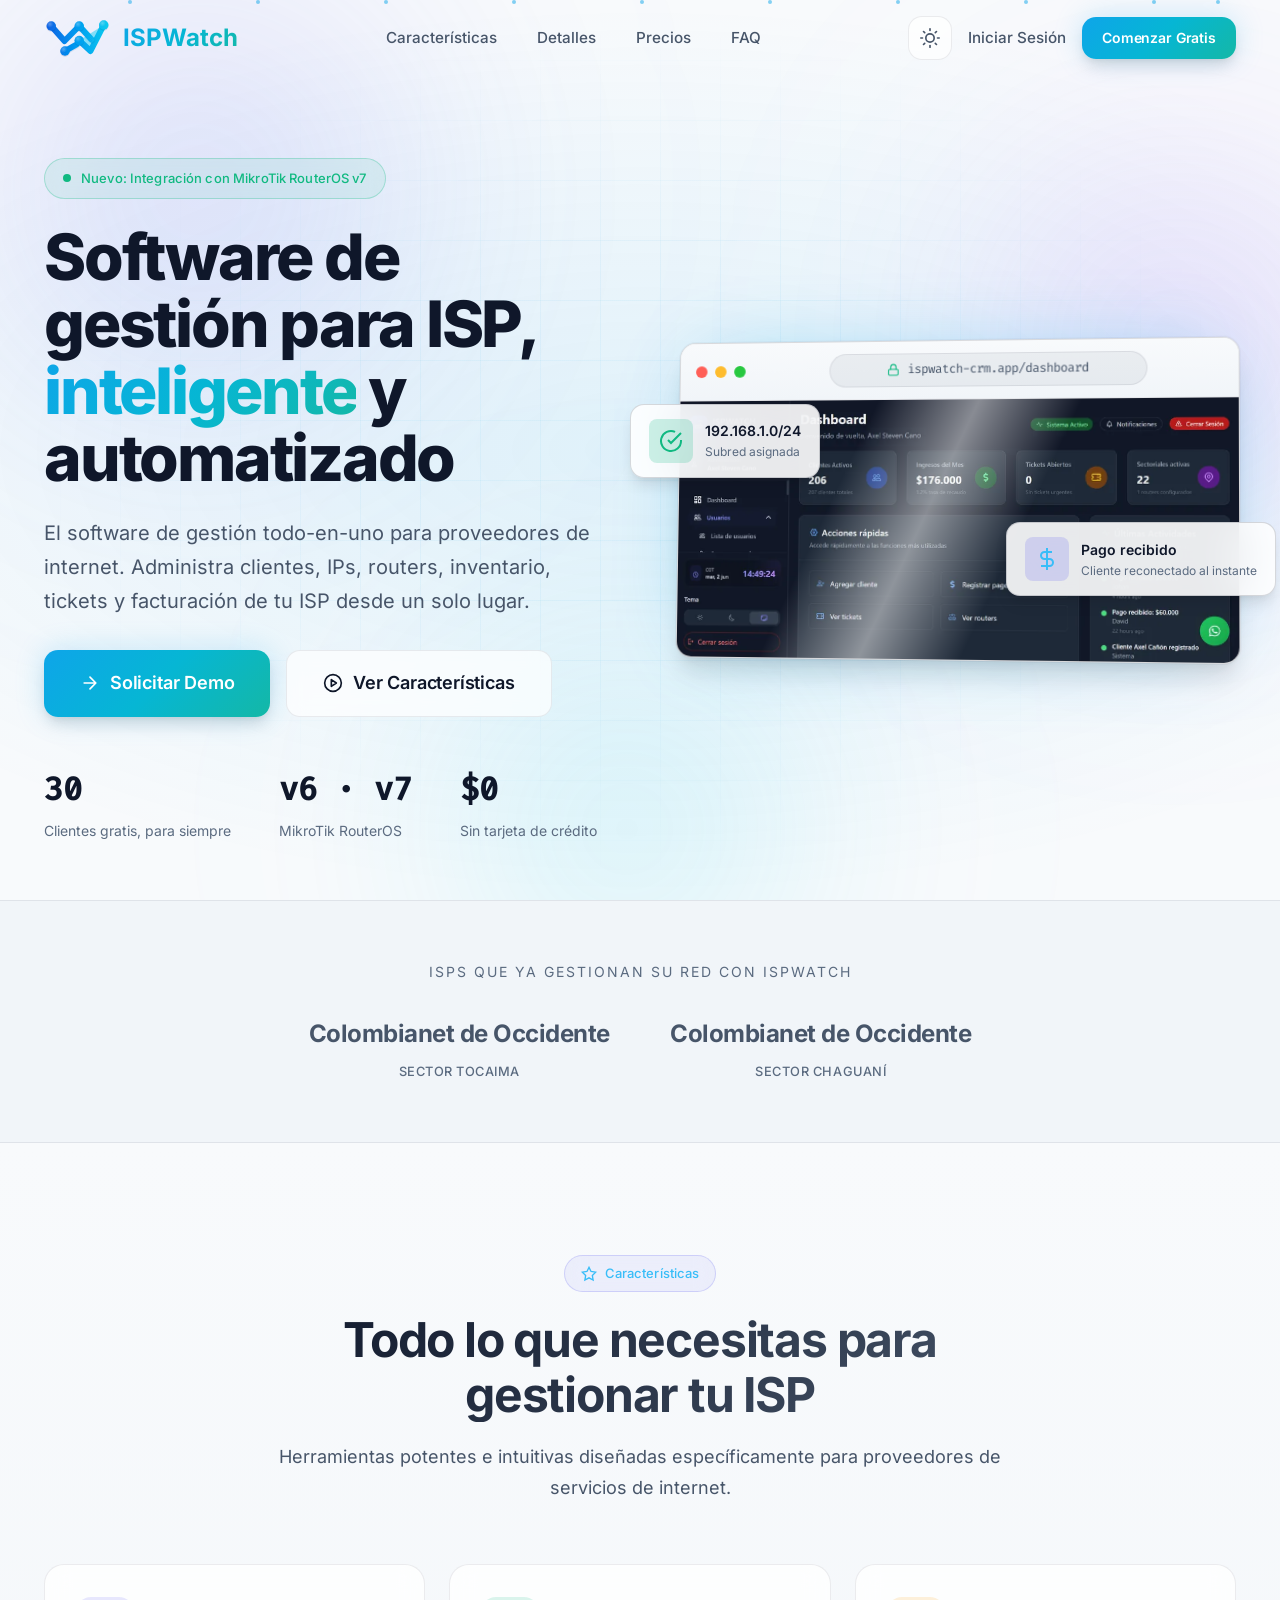
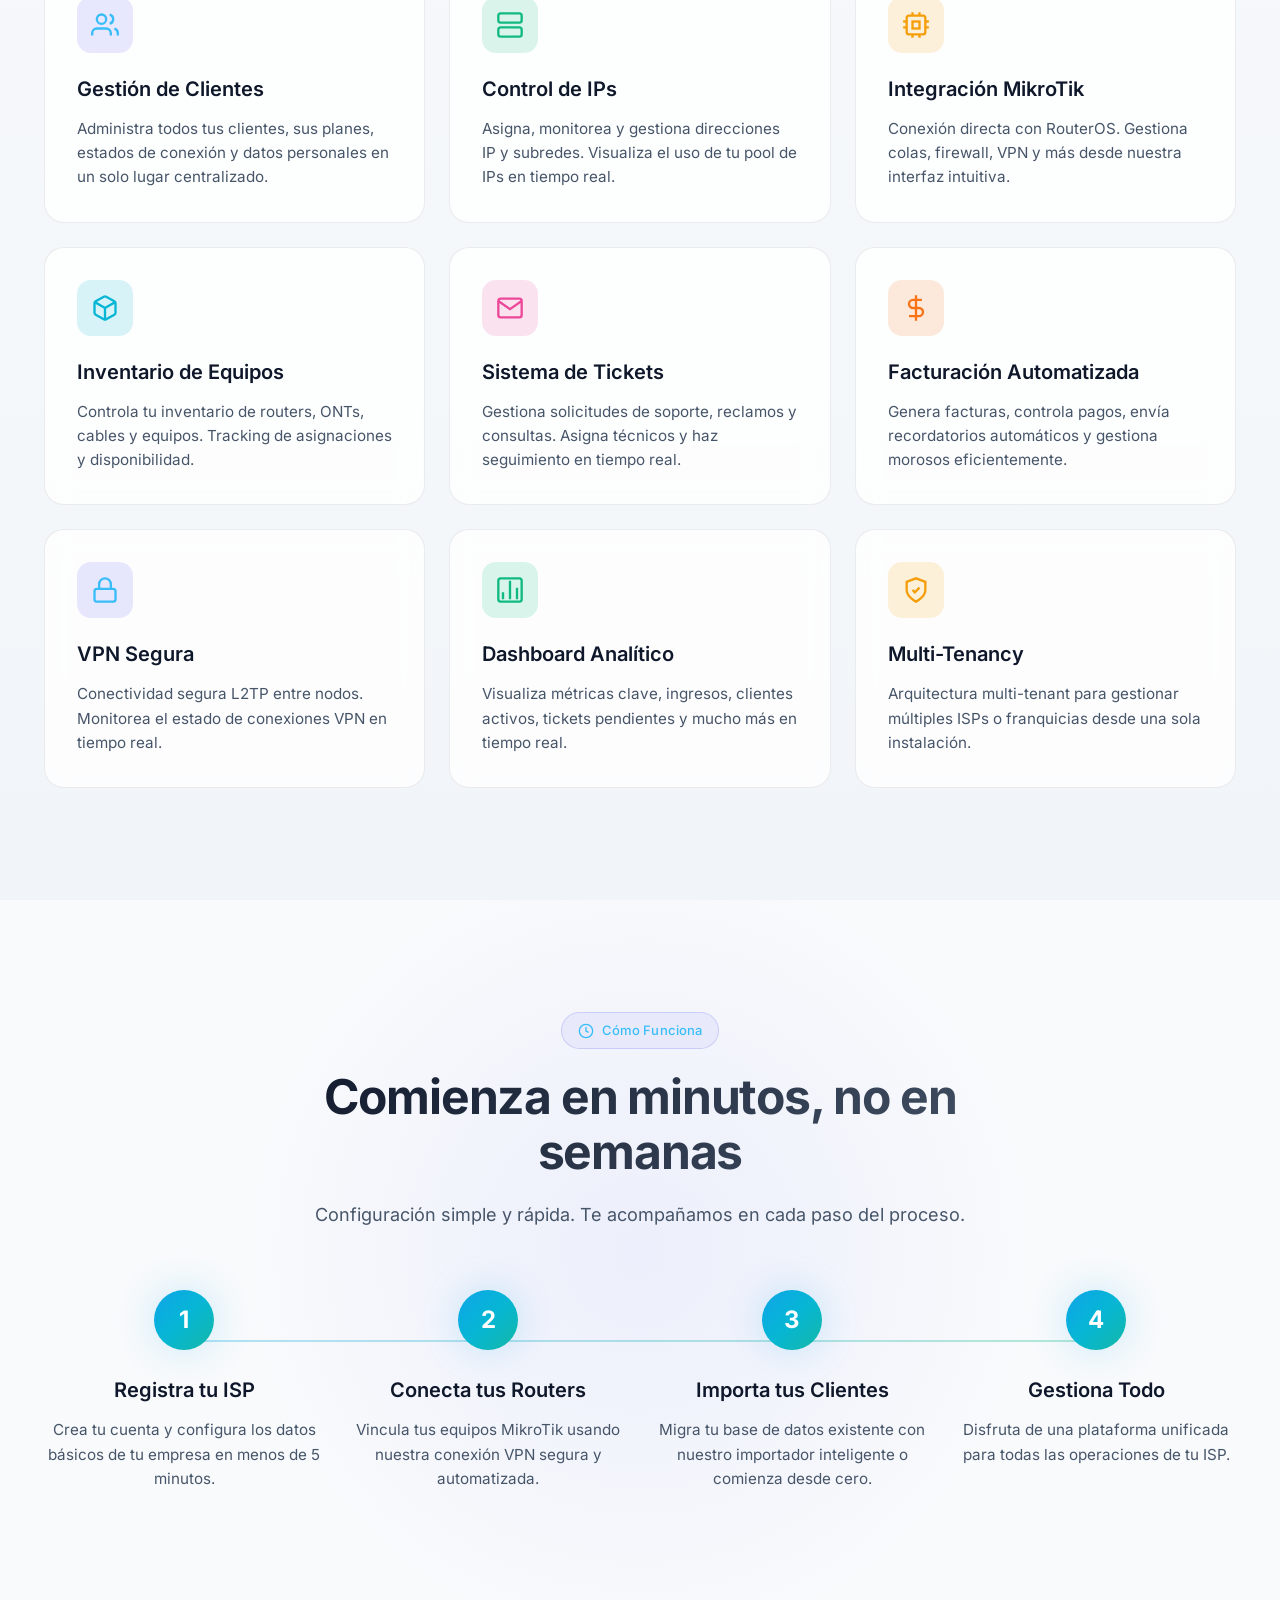
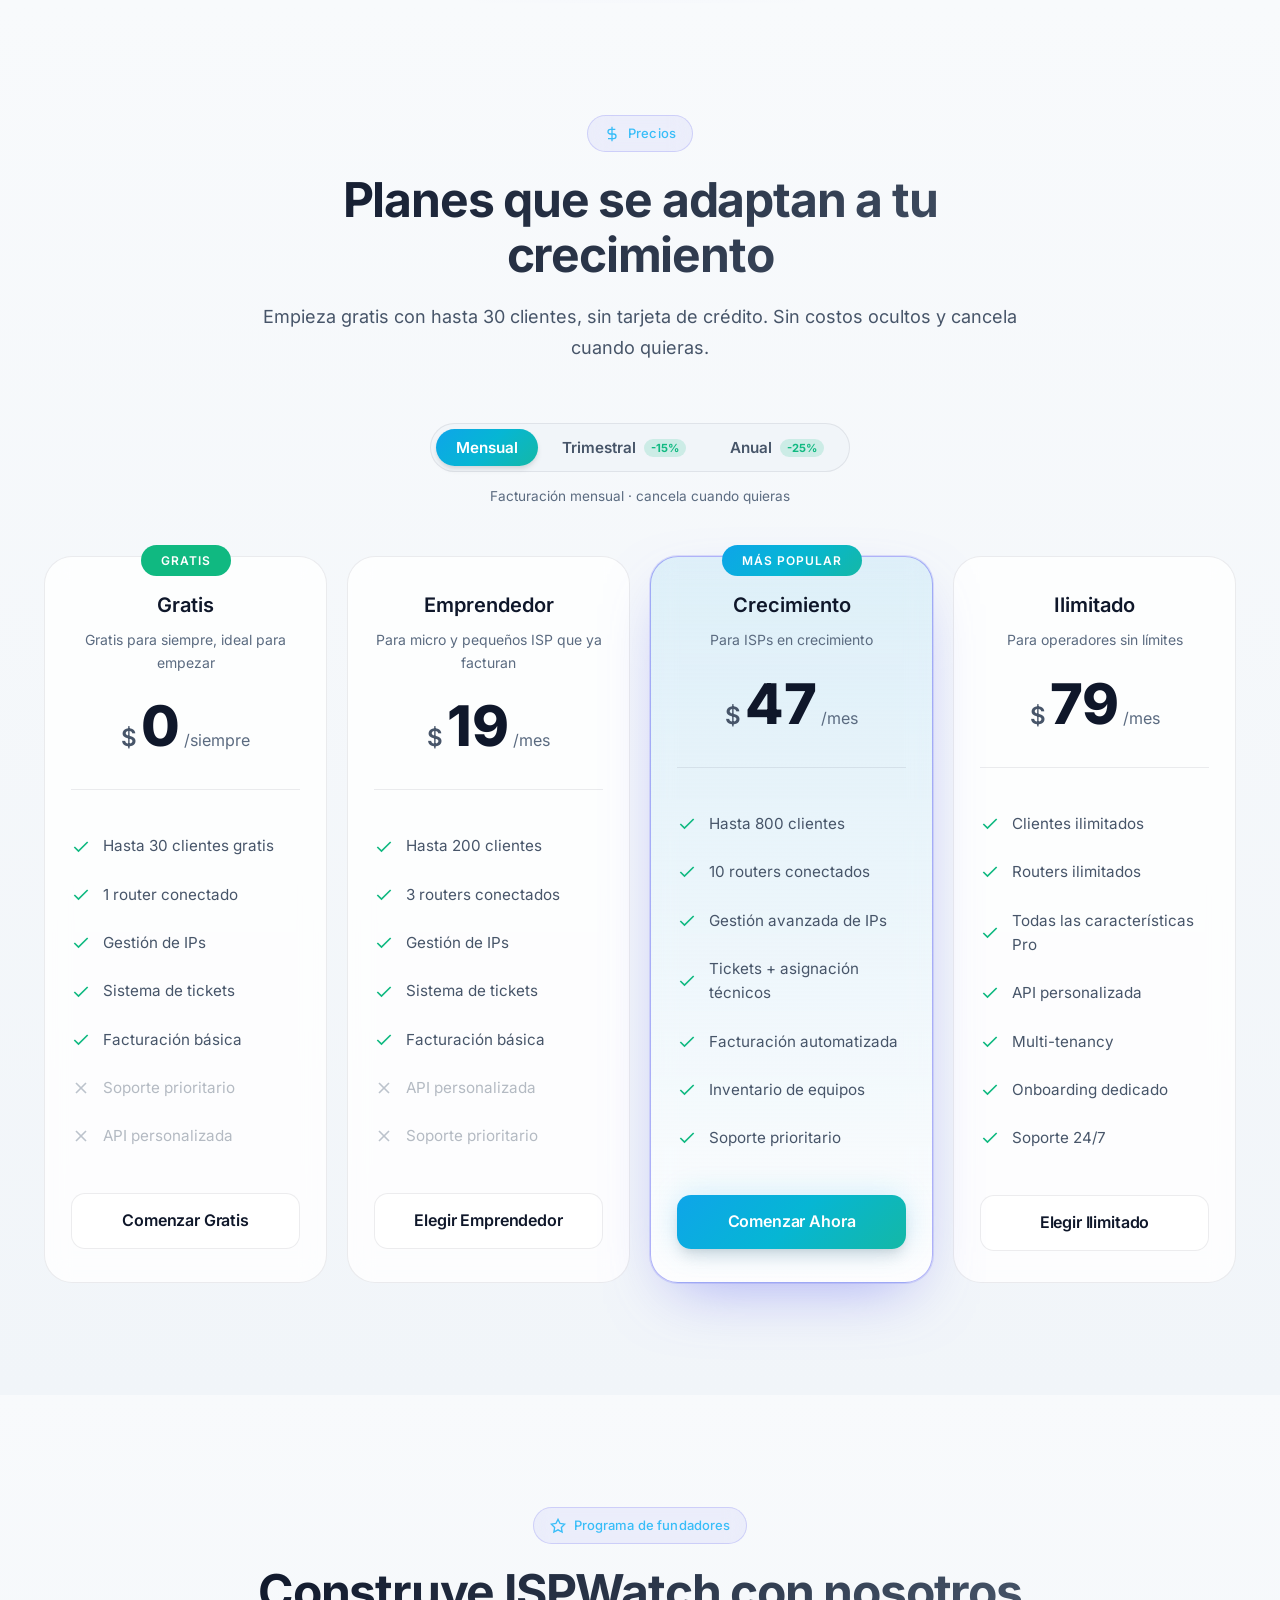
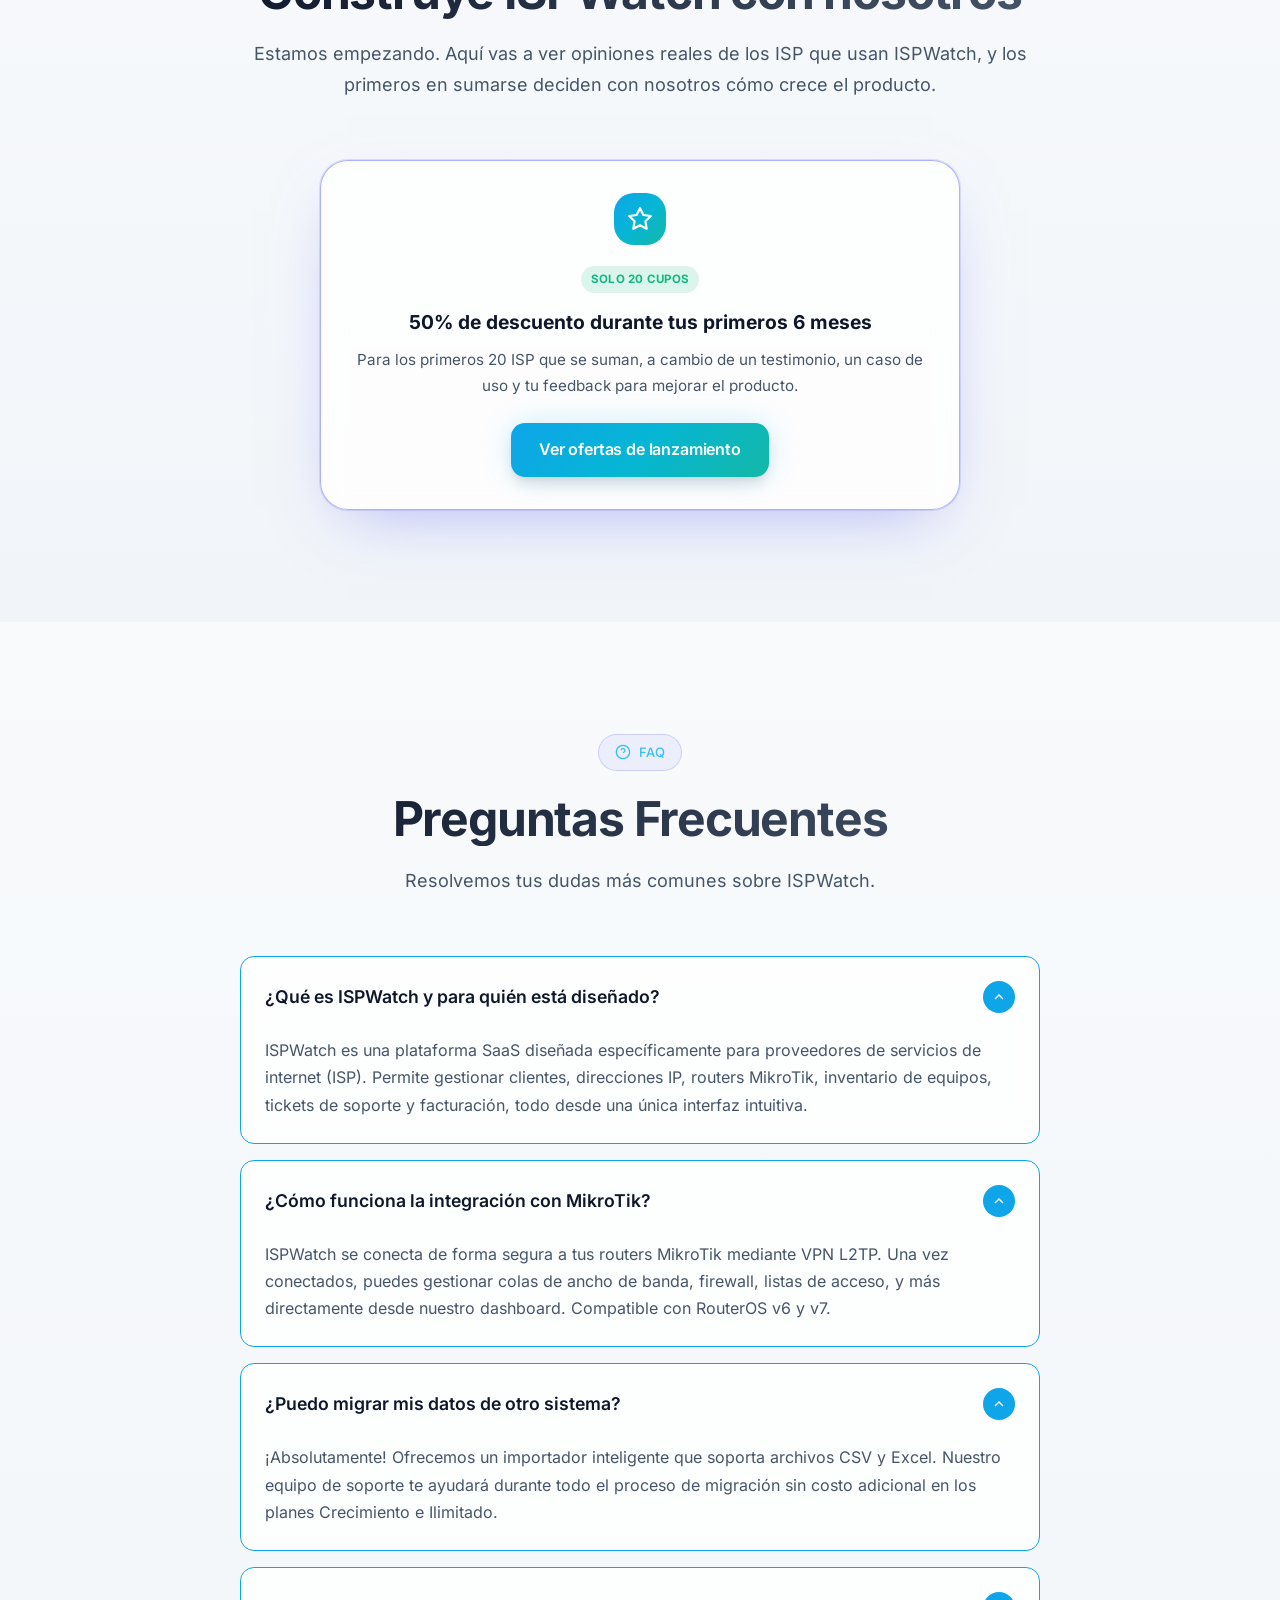
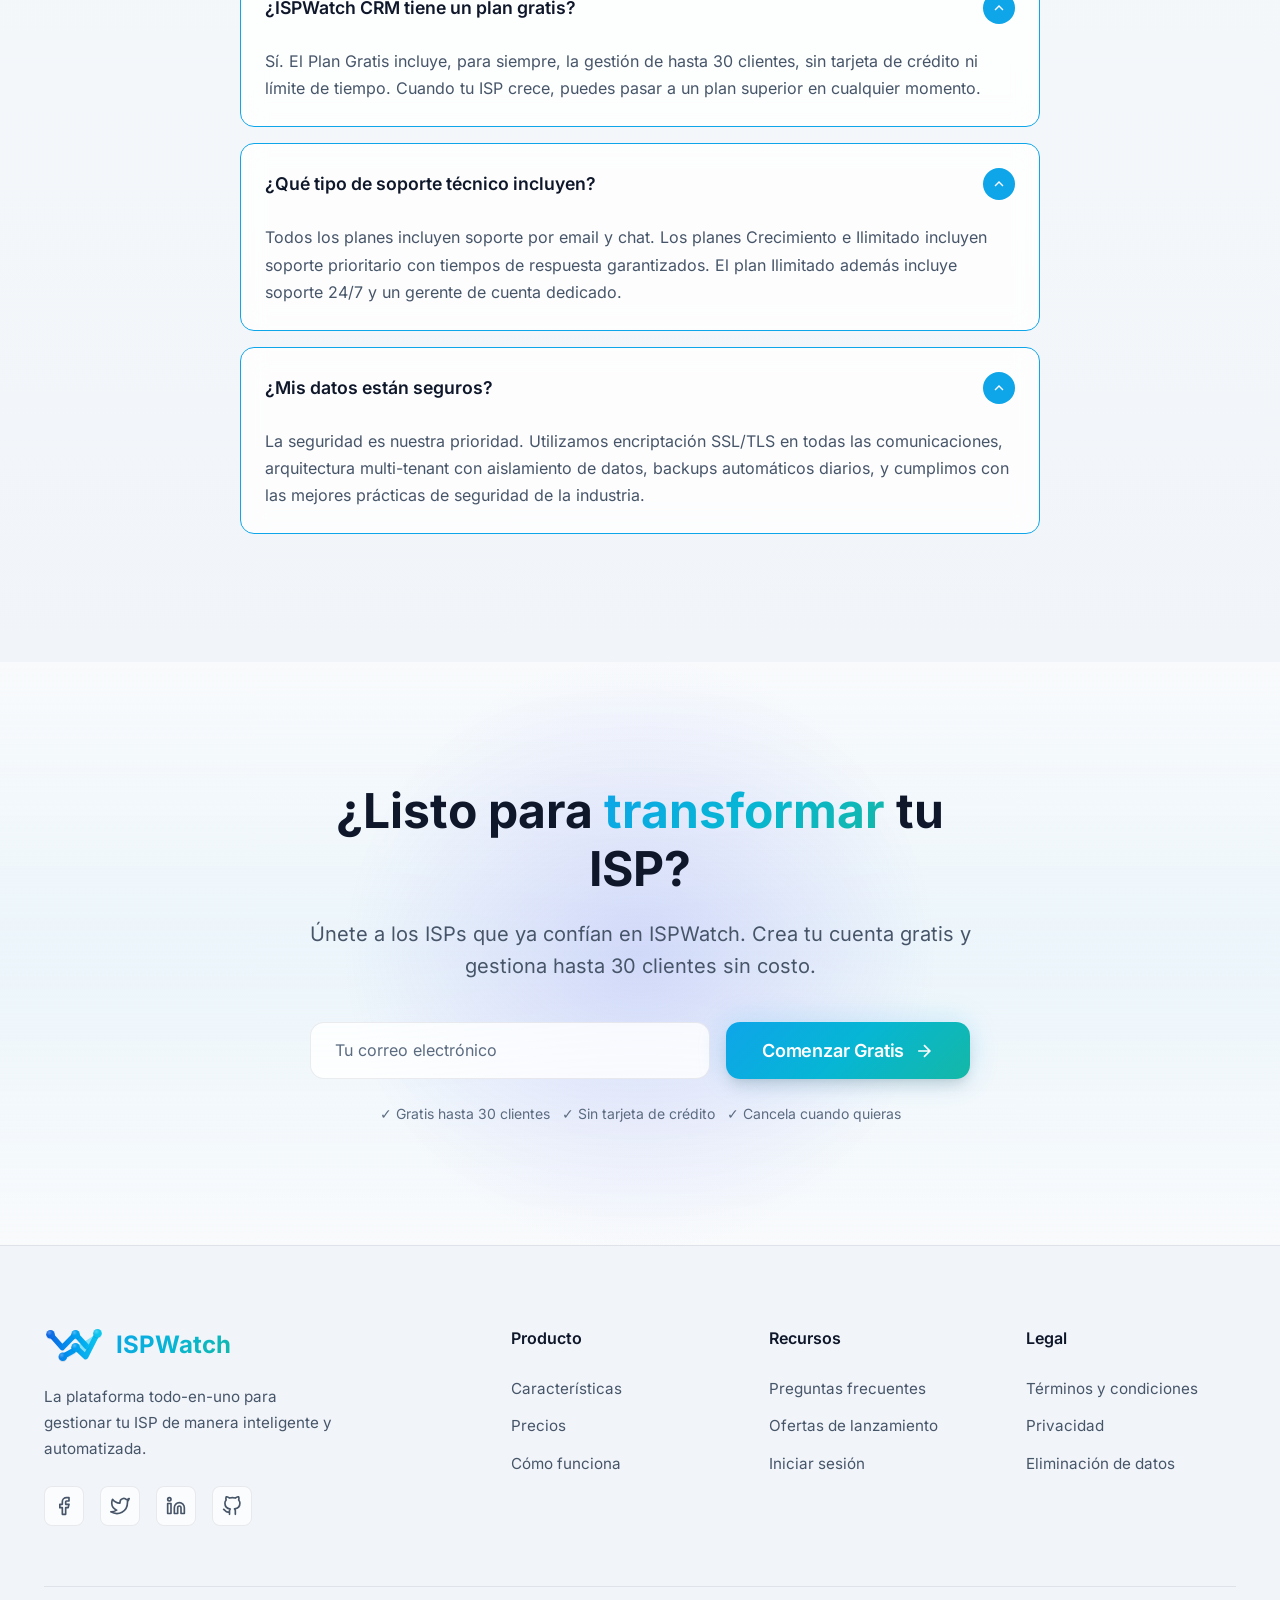
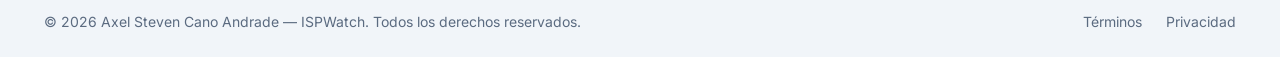
==== commit faac87fa: "Refactor code structure for improved readability and maintainability" ====
--- a/index.html
+++ b/index.html
@@ -52,18 +52,13 @@
   <link rel="icon" type="image/png" sizes="any" href="images/logo.png">
   <link rel="apple-touch-icon" href="images/apple-touch-icon.png">
 
-  <!-- Preconnect & Preload for Performance -->
-  <link rel="preconnect" href="https://fonts.googleapis.com">
-  <link rel="preconnect" href="https://fonts.gstatic.com" crossorigin>
-  <link rel="dns-prefetch" href="https://fonts.googleapis.com">
-  <link rel="preload" as="style" href="styles/main.css">
-  <link
-    href="https://fonts.googleapis.com/css2?family=Inter:wght@400;500;600;700;800&family=Fira+Code:wght@400;500&display=swap"
-    rel="stylesheet">
+  <!-- Preload for Performance -->
+  <link rel="preload" as="style" href="styles/main.css?v=20261008">
+  <link rel="preload" href="/fonts/inter-latin.woff2" as="font" type="font/woff2" crossorigin>
 
   <!-- Styles -->
-  <link rel="stylesheet" href="styles/main.css">
-  <link rel="stylesheet" href="styles/animations.css">
+  <link rel="stylesheet" href="styles/main.css?v=20261008">
+  <link rel="stylesheet" href="styles/animations.css?v=20261008">
 
   <!-- Schema.org Structured Data -->
   <script type="application/ld+json">
@@ -369,9 +364,14 @@
               </div>
             </div>
             <div class="app-window-body hero-image">
-              <img src="images/dashboard.png" width="1892" height="873"
-                alt="Panel de control de ISPWatch CRM: clientes activos, ingresos del mes, tickets y routers configurados"
-                loading="eager" fetchpriority="high">
+              <picture>
+                <source type="image/webp"
+                  srcset="images/dashboard-960.webp 960w, images/dashboard.webp 1892w"
+                  sizes="(max-width: 1024px) 92vw, 600px">
+                <img src="images/dashboard.png" width="1892" height="873"
+                  alt="Panel de control de ISPWatch CRM: clientes activos, ingresos del mes, tickets y routers configurados"
+                  loading="eager" fetchpriority="high">
+              </picture>
               <div class="app-window-glare"></div>
             </div>
           </div>
@@ -384,7 +384,7 @@
               </svg>
             </div>
             <div class="float-text">
-              <h4>192.168.1.0/24</h4>
+              <p class="float-title">192.168.1.0/24</p>
               <p>Subred asignada</p>
             </div>
           </div>
@@ -397,7 +397,7 @@
               </svg>
             </div>
             <div class="float-text">
-              <h4>Pago recibido</h4>
+              <p class="float-title">Pago recibido</p>
               <p>Cliente reconectado al instante</p>
             </div>
           </div>
@@ -411,8 +411,14 @@
     <div class="container">
       <p class="trusted-text">ISPs que ya gestionan su red con ISPWatch</p>
       <div class="trusted-logos">
-        <div class="trusted-logo">Colombianet de Occidente<span class="trusted-logo-sub">Sector Tocaima</span></div>
-        <div class="trusted-logo">Colombianet de Occidente<span class="trusted-logo-sub">Sector Chaguaní</span></div>
+        <div class="trusted-logo">
+          <span class="trusted-logo-name">Colombianet de Occidente</span>
+          <span class="trusted-logo-sub">Sector Tocaima</span>
+        </div>
+        <div class="trusted-logo">
+          <span class="trusted-logo-name">Colombianet de Occidente</span>
+          <span class="trusted-logo-sub">Sector Chaguaní</span>
+        </div>
       </div>
     </div>
   </section>
@@ -1133,7 +1139,7 @@
         </div>
 
         <div class="footer-column">
-          <h4>Producto</h4>
+          <h3>Producto</h3>
           <ul class="footer-links">
             <li><a href="/caracteristicas">Características</a></li>
             <li><a href="/precios">Precios</a></li>
@@ -1142,7 +1148,7 @@
         </div>
 
         <div class="footer-column">
-          <h4>Recursos</h4>
+          <h3>Recursos</h3>
           <ul class="footer-links">
             <li><a href="/faq">Preguntas frecuentes</a></li>
             <li><a href="/precios#ofertas">Ofertas de lanzamiento</a></li>
@@ -1151,7 +1157,7 @@
         </div>
 
         <div class="footer-column">
-          <h4>Legal</h4>
+          <h3>Legal</h3>
           <ul class="footer-links">
             <li><a href="/legal#terminos">Términos y condiciones</a></li>
             <li><a href="/legal#privacidad">Privacidad</a></li>
@@ -1171,7 +1177,7 @@
   </footer>
 
 
-  <script src="js/main.js"></script>
+  <script src="js/main.js?v=20261008"></script>
 </body>
 
 </html>
--- a/styles/main.css
+++ b/styles/main.css
@@ -1,3 +1,23 @@
+/* Fuentes autoalojadas (antes Google Fonts: bloqueaban el render ~1 s en móvil).
+   Variables, subset latin (incluye tildes, ñ, ¿ y ¡). Licencia SIL OFL. */
+@font-face {
+  font-family: 'Inter';
+  font-style: normal;
+  font-weight: 400 800;
+  font-display: swap;
+  src: url('../fonts/inter-latin.woff2') format('woff2');
+  unicode-range: U+0000-00FF, U+0131, U+0152-0153, U+02BB-02BC, U+02C6, U+02DA, U+02DC, U+0304, U+0308, U+0329, U+2000-206F, U+20AC, U+2122, U+2191, U+2193, U+2212, U+2215, U+FEFF, U+FFFD;
+}
+
+@font-face {
+  font-family: 'Fira Code';
+  font-style: normal;
+  font-weight: 400 500;
+  font-display: swap;
+  src: url('../fonts/fira-code-latin.woff2') format('woff2');
+  unicode-range: U+0000-00FF, U+0131, U+0152-0153, U+02BB-02BC, U+02C6, U+02DA, U+02DC, U+0304, U+0308, U+0329, U+2000-206F, U+20AC, U+2122, U+2191, U+2193, U+2212, U+2215, U+FEFF, U+FFFD;
+}
+
 /* ========================================
    ISPWatch Landing Page - Main Styles
    Light/Dark Theme with Glassmorphism
@@ -32,7 +52,7 @@
   /* Text */
   --text-primary: #f7f7fb;
   --text-secondary: #a3a3b8;
-  --text-muted: #6f6f87;
+  --text-muted: #80809a;
 
   /* Gradients */
   --gradient-primary: linear-gradient(135deg, #6366f1 0%, #8b5cf6 55%, #a855f7 100%);
@@ -104,7 +124,7 @@
   /* Text */
   --text-primary: #0f172a;
   --text-secondary: #475569;
-  --text-muted: #64748b;
+  --text-muted: #5b6b80;
 
   /* Gradients - Network Blue */
   --gradient-primary: linear-gradient(135deg, #0ea5e9 0%, #06b6d4 50%, #14b8a6 100%);
@@ -764,6 +784,7 @@
   overflow: hidden;
 }
 
+.app-window-body picture,
 .app-window-body img {
   width: 100%;
   height: auto;
@@ -834,7 +855,7 @@
   color: var(--primary-light);
 }
 
-.float-text h4 {
+.float-text .float-title {
   font-size: 0.875rem;
   font-weight: 600;
   color: var(--text-primary);
@@ -868,7 +889,6 @@
   align-items: center;
   gap: 60px;
   flex-wrap: wrap;
-  opacity: 0.6;
 }
 
 .trusted-logo {
@@ -876,13 +896,10 @@
   font-weight: 700;
   letter-spacing: -0.02em;
   color: var(--text-secondary);
-  opacity: 0.7;
-  filter: grayscale(1);
-  transition: opacity var(--transition-base), color var(--transition-base), transform var(--transition-base);
+  transition: color var(--transition-base), transform var(--transition-base);
 }
 
 .trusted-logo:hover {
-  opacity: 1;
   color: var(--text-primary);
   transform: translateY(-2px);
 }
@@ -891,13 +908,18 @@
   text-align: center;
 }
 
+.trusted-logo-name {
+  display: block;
+}
+
 .trusted-logo-sub {
   display: block;
-  margin-top: 4px;
+  margin-top: 8px;
   font-size: 0.8rem;
   font-weight: 500;
   letter-spacing: 0.04em;
   text-transform: uppercase;
+  color: var(--text-muted);
 }
 
 /* ========== Features Section ========== */
@@ -1021,6 +1043,7 @@
   transform: scale(1.08) translateY(-2px);
 }
 
+.feature-card h2,
 .feature-card h3 {
   font-size: 1.25rem;
   font-weight: 600;
@@ -1728,7 +1751,7 @@
   color: white;
 }
 
-.footer-column h4 {
+.footer-column h3 {
   font-size: 1rem;
   font-weight: 600;
   color: var(--text-primary);
@@ -2240,7 +2263,7 @@
     text-align: center;
   }
 
-  .footer-column h4 {
+  .footer-column h3 {
     margin-bottom: 16px;
   }
 
@@ -2360,6 +2383,7 @@
     margin-bottom: 16px;
   }
 
+  .feature-card h2,
   .feature-card h3 {
     font-size: 1.1rem;
   }
@@ -2445,7 +2469,7 @@
     font-size: 0.875rem;
   }
 
-  .footer-column h4 {
+  .footer-column h3 {
     font-size: 0.95rem;
   }
 
--- a/styles/main.css
+++ b/styles/main.css
@@ -1,3 +1,23 @@
+/* Fuentes autoalojadas (antes Google Fonts: bloqueaban el render ~1 s en móvil).
+   Variables, subset latin (incluye tildes, ñ, ¿ y ¡). Licencia SIL OFL. */
+@font-face {
+  font-family: 'Inter';
+  font-style: normal;
+  font-weight: 400 800;
+  font-display: swap;
+  src: url('../fonts/inter-latin.woff2') format('woff2');
+  unicode-range: U+0000-00FF, U+0131, U+0152-0153, U+02BB-02BC, U+02C6, U+02DA, U+02DC, U+0304, U+0308, U+0329, U+2000-206F, U+20AC, U+2122, U+2191, U+2193, U+2212, U+2215, U+FEFF, U+FFFD;
+}
+
+@font-face {
+  font-family: 'Fira Code';
+  font-style: normal;
+  font-weight: 400 500;
+  font-display: swap;
+  src: url('../fonts/fira-code-latin.woff2') format('woff2');
+  unicode-range: U+0000-00FF, U+0131, U+0152-0153, U+02BB-02BC, U+02C6, U+02DA, U+02DC, U+0304, U+0308, U+0329, U+2000-206F, U+20AC, U+2122, U+2191, U+2193, U+2212, U+2215, U+FEFF, U+FFFD;
+}
+
 /* ========================================
    ISPWatch Landing Page - Main Styles
    Light/Dark Theme with Glassmorphism
@@ -32,7 +52,7 @@
   /* Text */
   --text-primary: #f7f7fb;
   --text-secondary: #a3a3b8;
-  --text-muted: #6f6f87;
+  --text-muted: #80809a;
 
   /* Gradients */
   --gradient-primary: linear-gradient(135deg, #6366f1 0%, #8b5cf6 55%, #a855f7 100%);
@@ -104,7 +124,7 @@
   /* Text */
   --text-primary: #0f172a;
   --text-secondary: #475569;
-  --text-muted: #64748b;
+  --text-muted: #5b6b80;
 
   /* Gradients - Network Blue */
   --gradient-primary: linear-gradient(135deg, #0ea5e9 0%, #06b6d4 50%, #14b8a6 100%);
@@ -764,6 +784,7 @@
   overflow: hidden;
 }
 
+.app-window-body picture,
 .app-window-body img {
   width: 100%;
   height: auto;
@@ -834,7 +855,7 @@
   color: var(--primary-light);
 }
 
-.float-text h4 {
+.float-text .float-title {
   font-size: 0.875rem;
   font-weight: 600;
   color: var(--text-primary);
@@ -868,7 +889,6 @@
   align-items: center;
   gap: 60px;
   flex-wrap: wrap;
-  opacity: 0.6;
 }
 
 .trusted-logo {
@@ -876,13 +896,10 @@
   font-weight: 700;
   letter-spacing: -0.02em;
   color: var(--text-secondary);
-  opacity: 0.7;
-  filter: grayscale(1);
-  transition: opacity var(--transition-base), color var(--transition-base), transform var(--transition-base);
+  transition: color var(--transition-base), transform var(--transition-base);
 }
 
 .trusted-logo:hover {
-  opacity: 1;
   color: var(--text-primary);
   transform: translateY(-2px);
 }
@@ -891,13 +908,18 @@
   text-align: center;
 }
 
+.trusted-logo-name {
+  display: block;
+}
+
 .trusted-logo-sub {
   display: block;
-  margin-top: 4px;
+  margin-top: 8px;
   font-size: 0.8rem;
   font-weight: 500;
   letter-spacing: 0.04em;
   text-transform: uppercase;
+  color: var(--text-muted);
 }
 
 /* ========== Features Section ========== */
@@ -1021,6 +1043,7 @@
   transform: scale(1.08) translateY(-2px);
 }
 
+.feature-card h2,
 .feature-card h3 {
   font-size: 1.25rem;
   font-weight: 600;
@@ -1728,7 +1751,7 @@
   color: white;
 }
 
-.footer-column h4 {
+.footer-column h3 {
   font-size: 1rem;
   font-weight: 600;
   color: var(--text-primary);
@@ -2240,7 +2263,7 @@
     text-align: center;
   }
 
-  .footer-column h4 {
+  .footer-column h3 {
     margin-bottom: 16px;
   }
 
@@ -2360,6 +2383,7 @@
     margin-bottom: 16px;
   }
 
+  .feature-card h2,
   .feature-card h3 {
     font-size: 1.1rem;
   }
@@ -2445,7 +2469,7 @@
     font-size: 0.875rem;
   }
 
-  .footer-column h4 {
+  .footer-column h3 {
     font-size: 0.95rem;
   }
 
